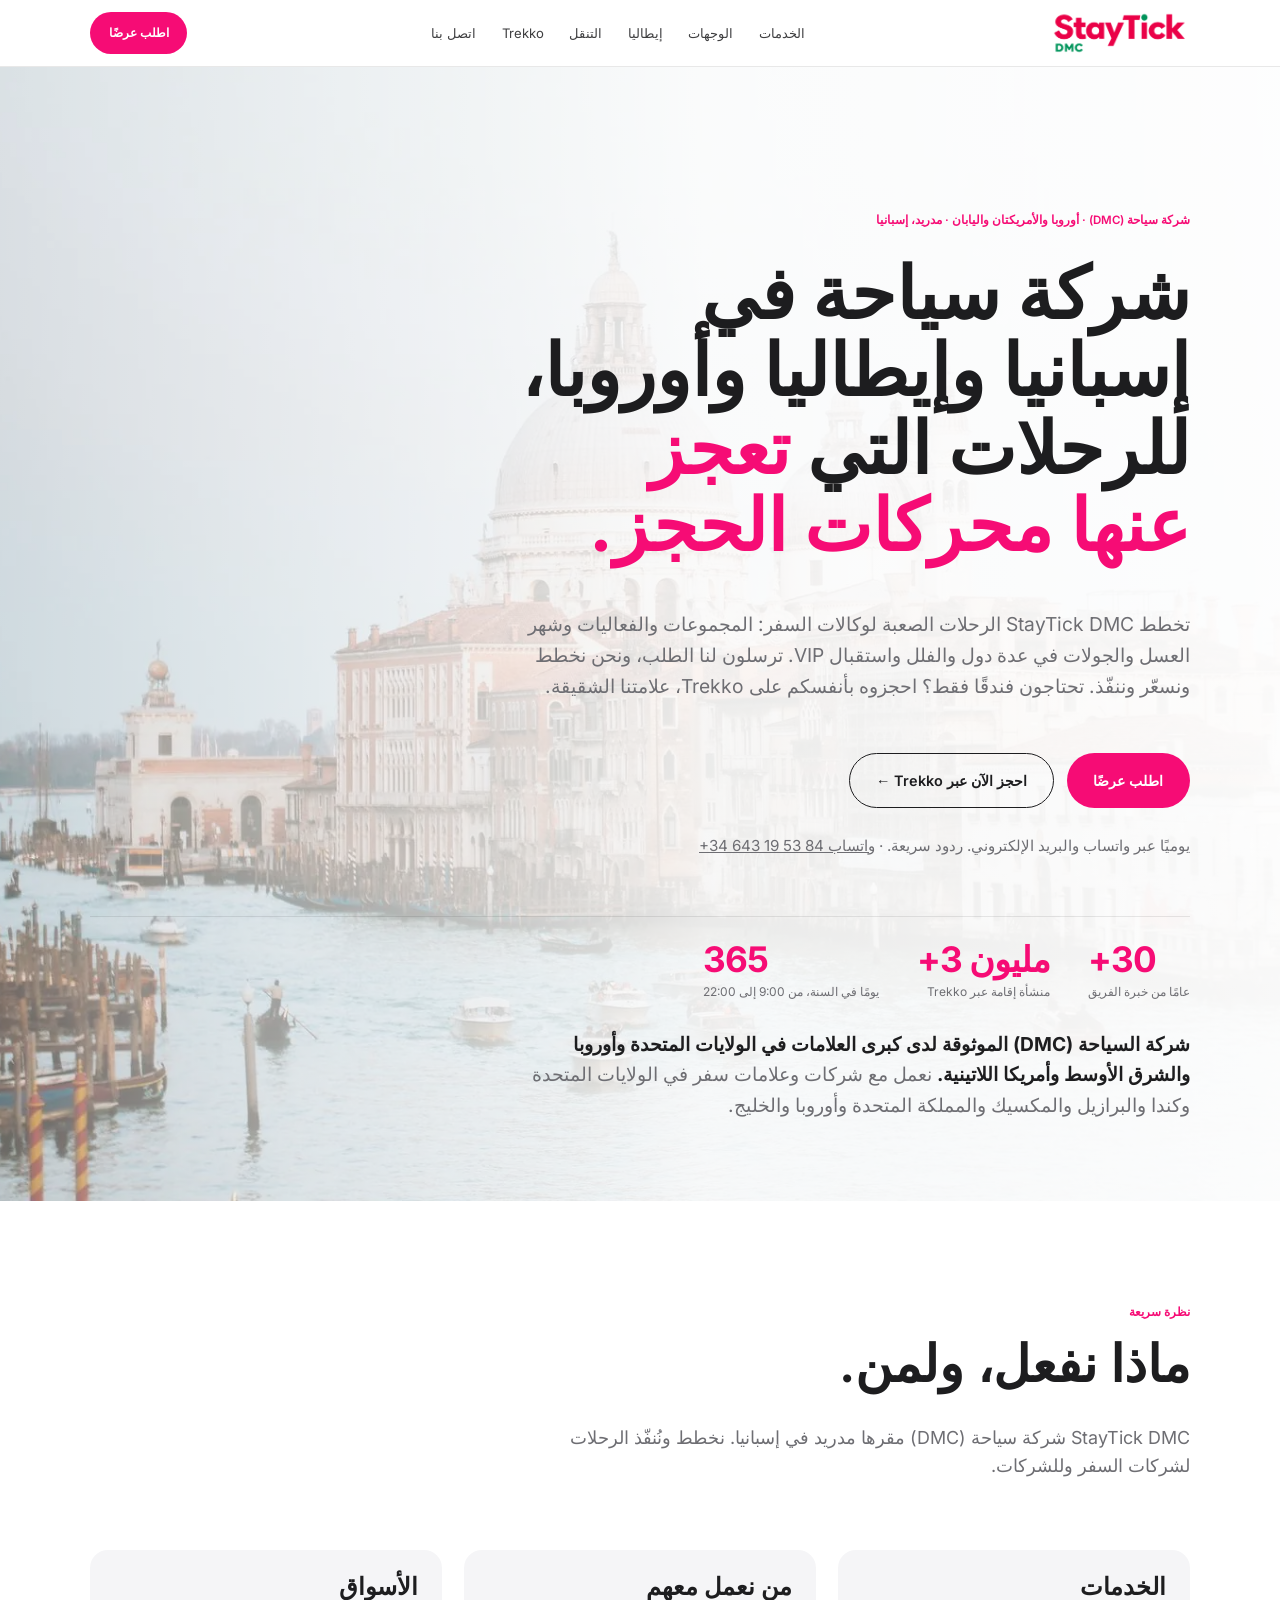
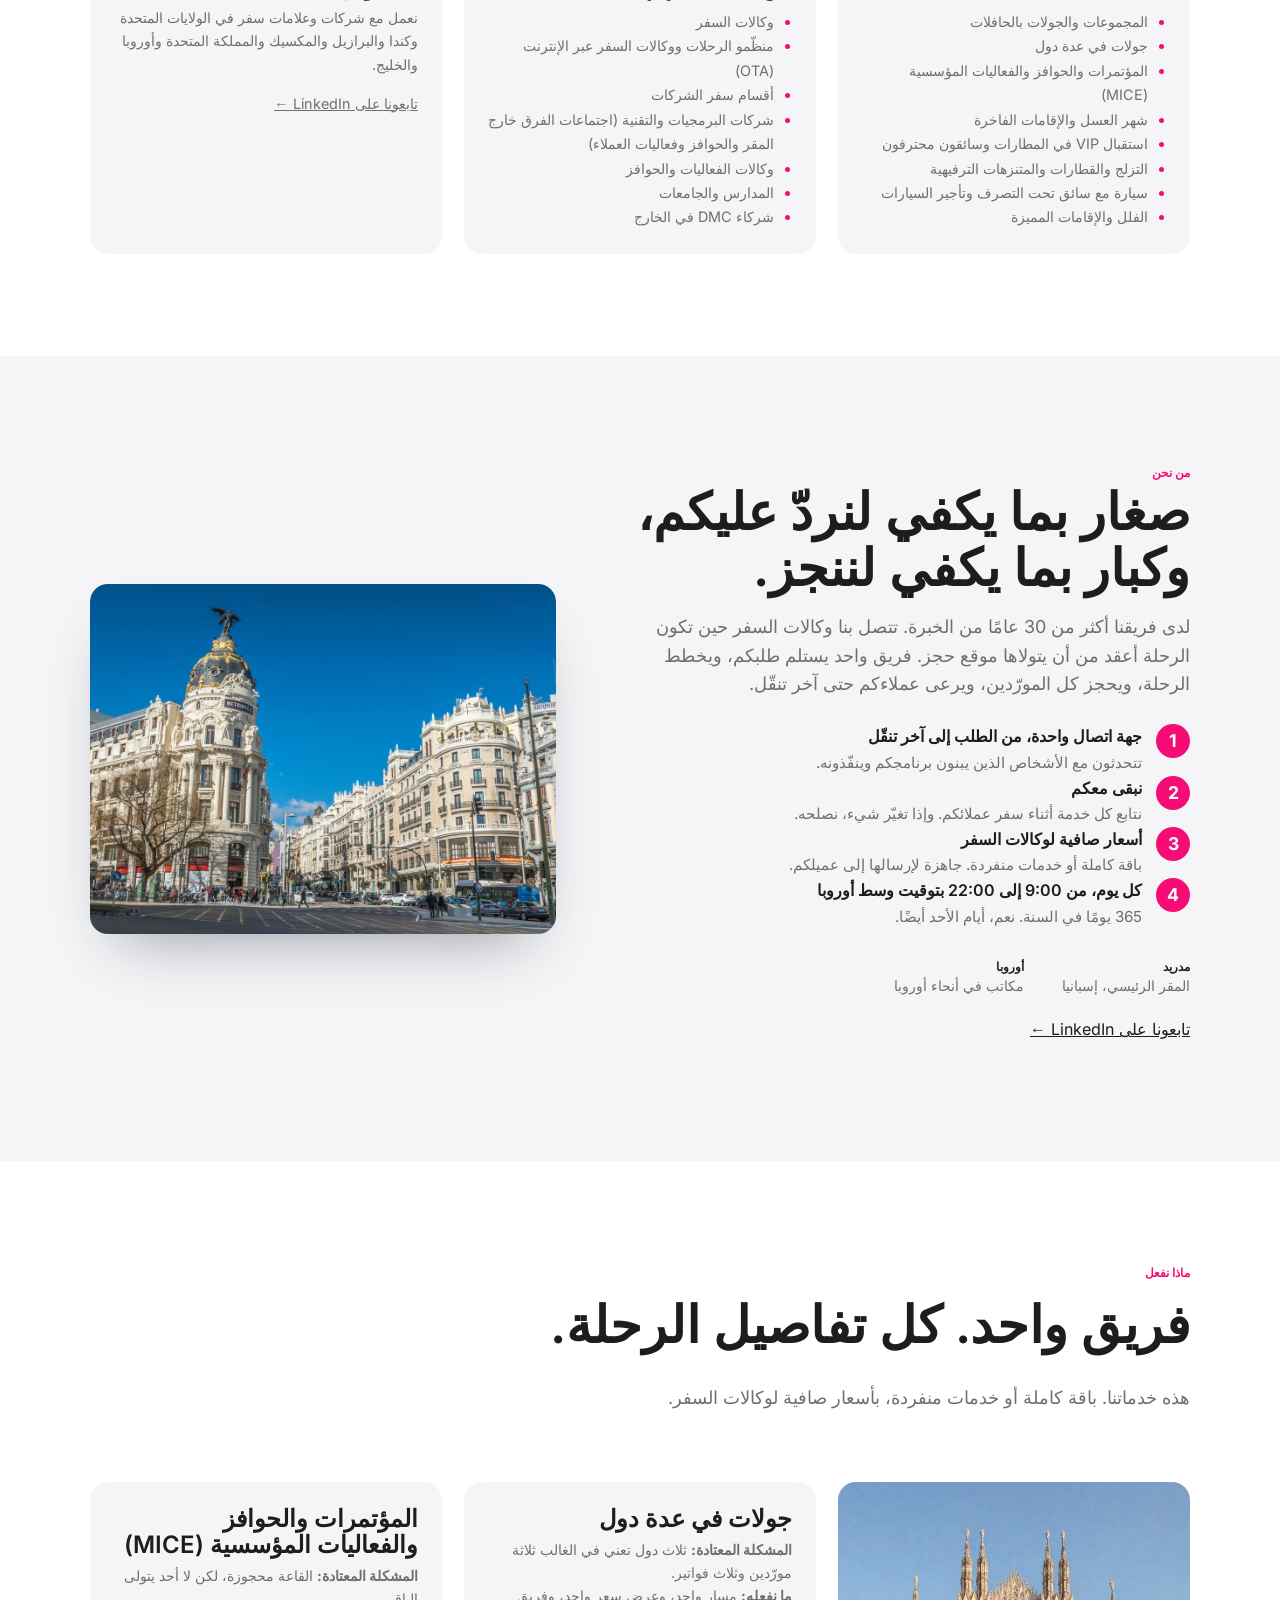
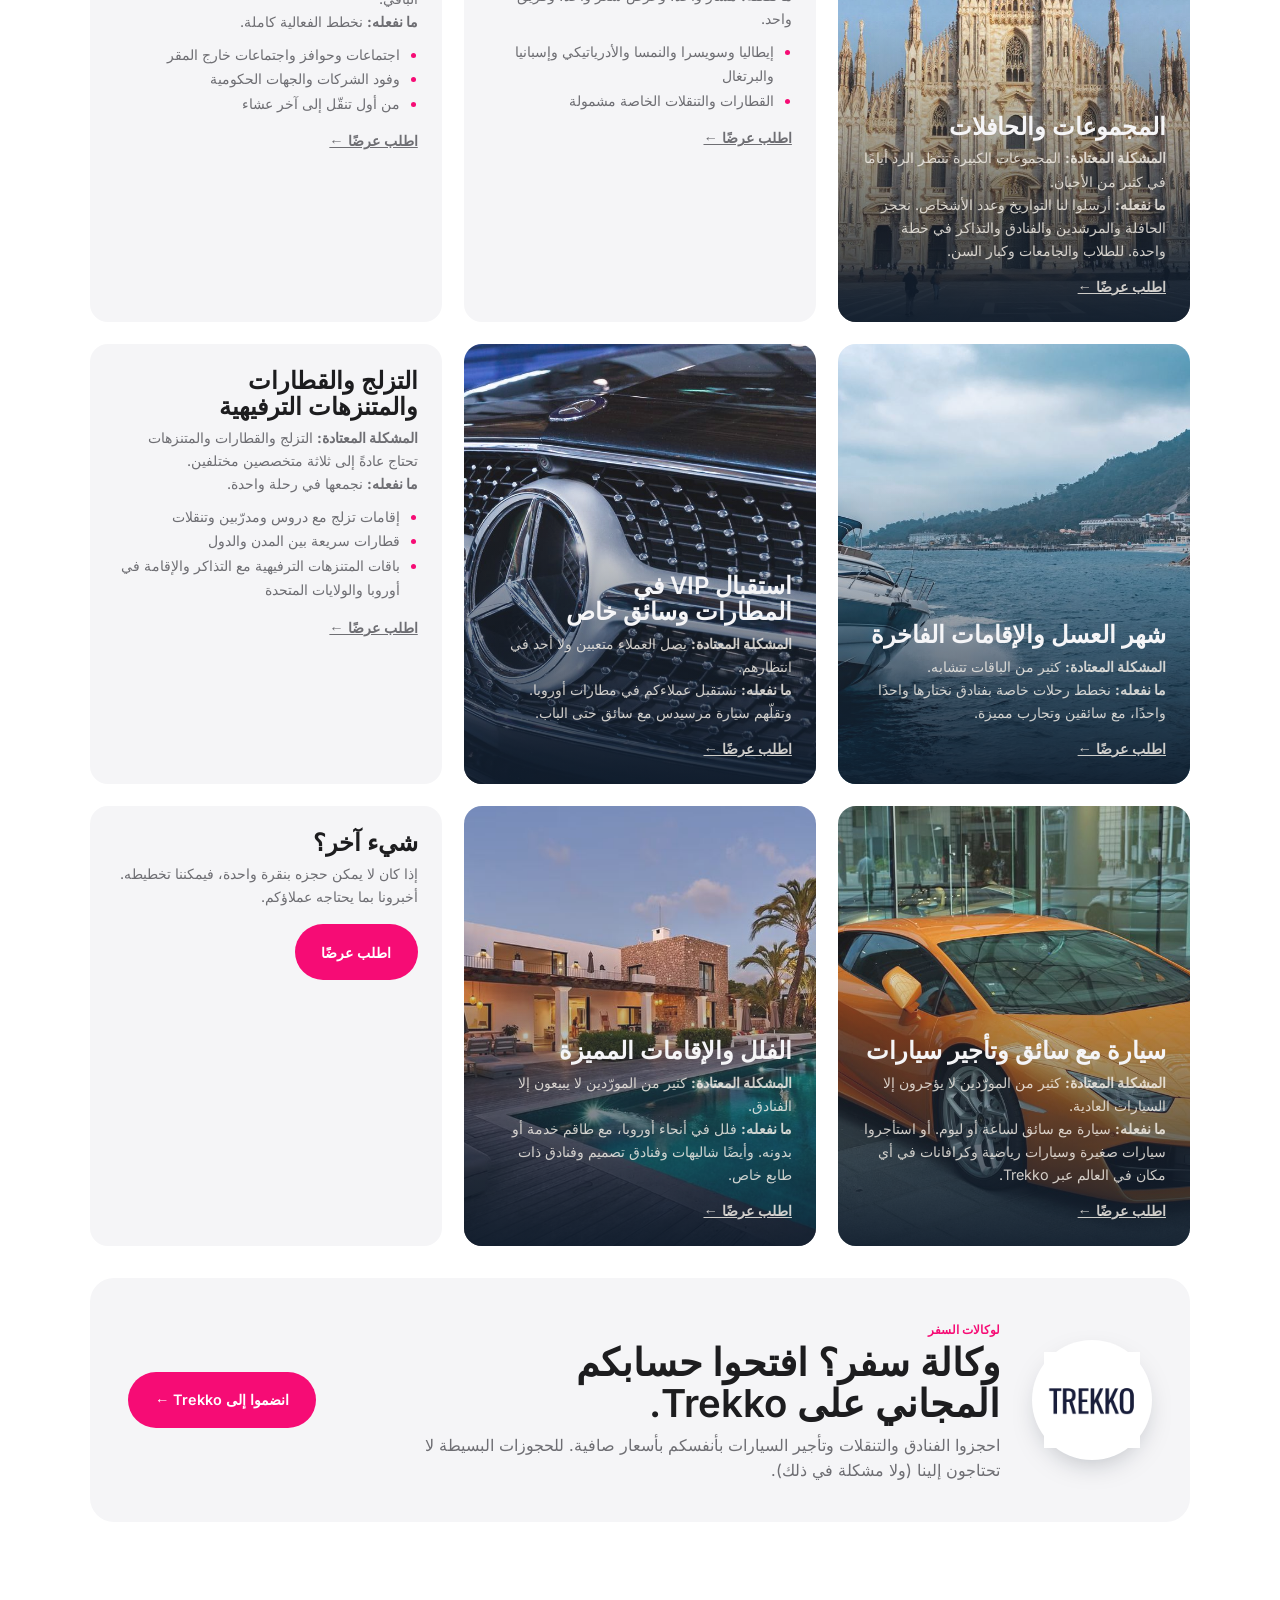
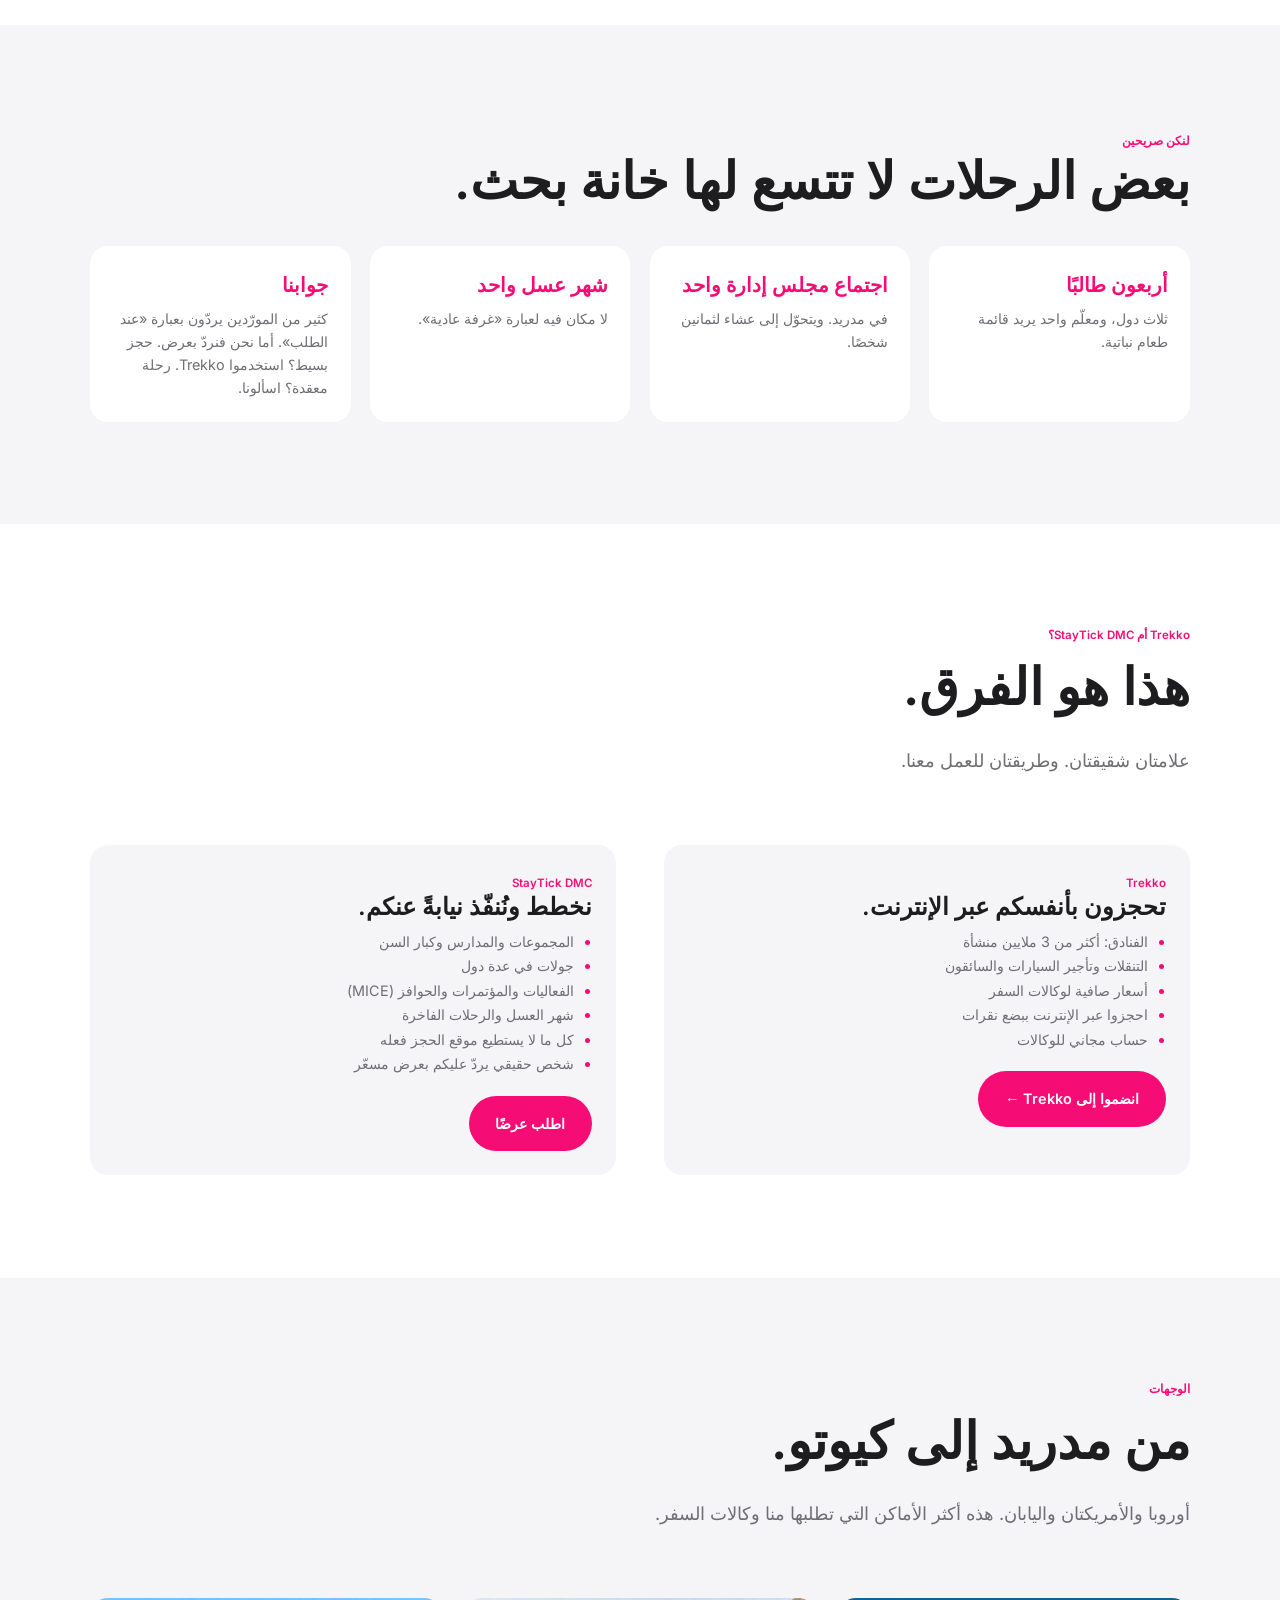
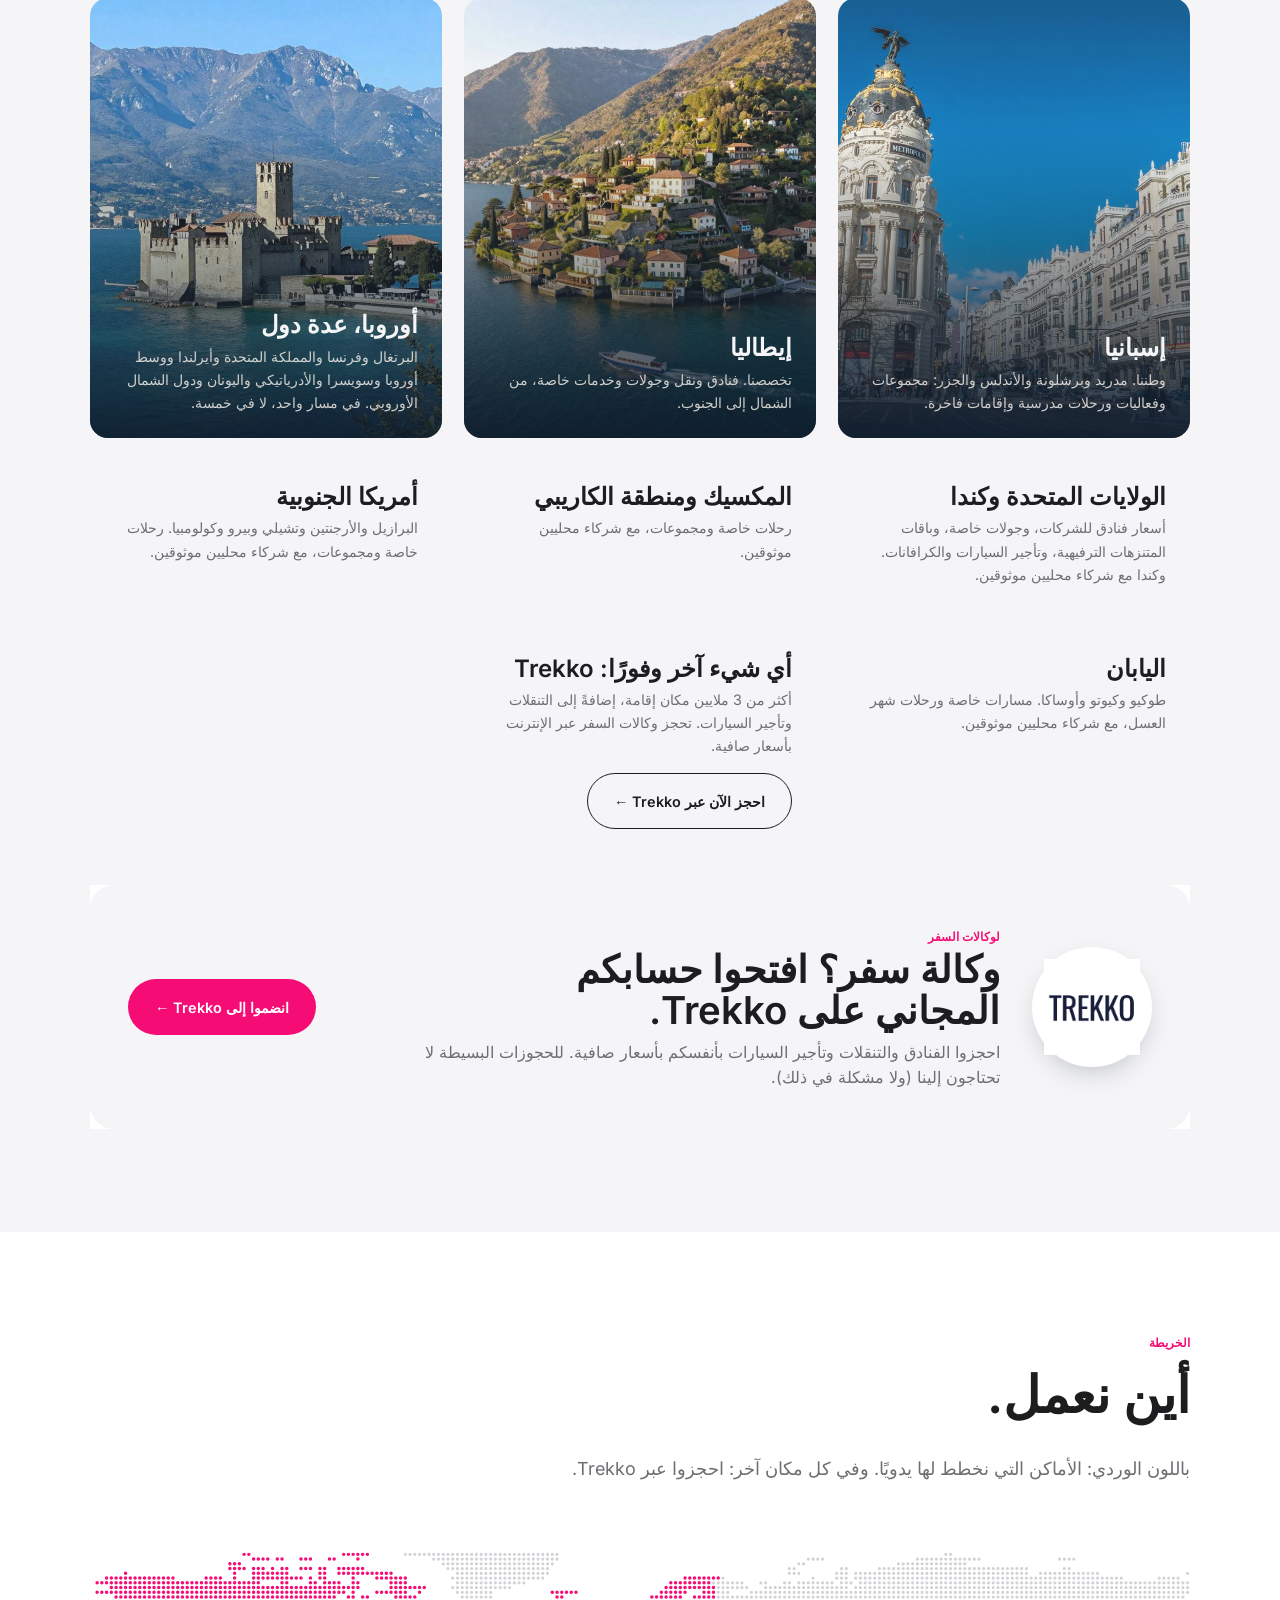
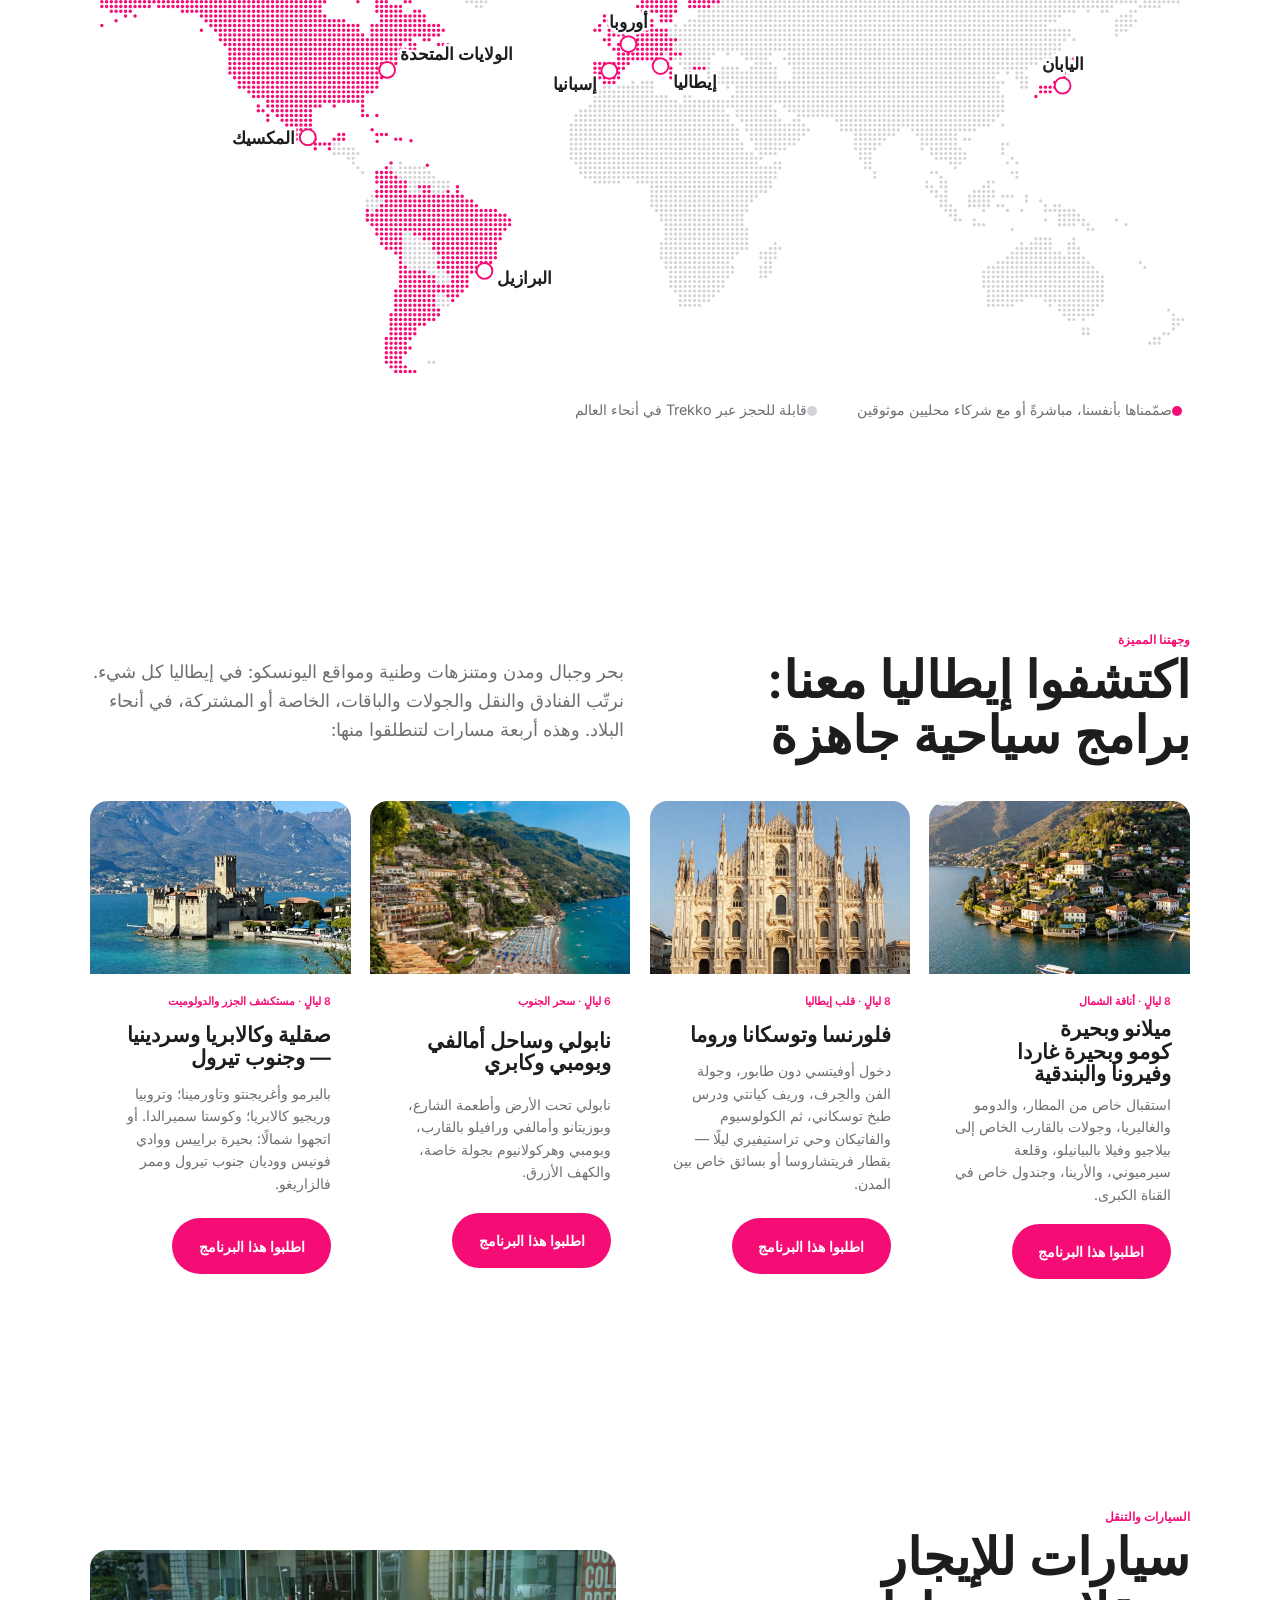
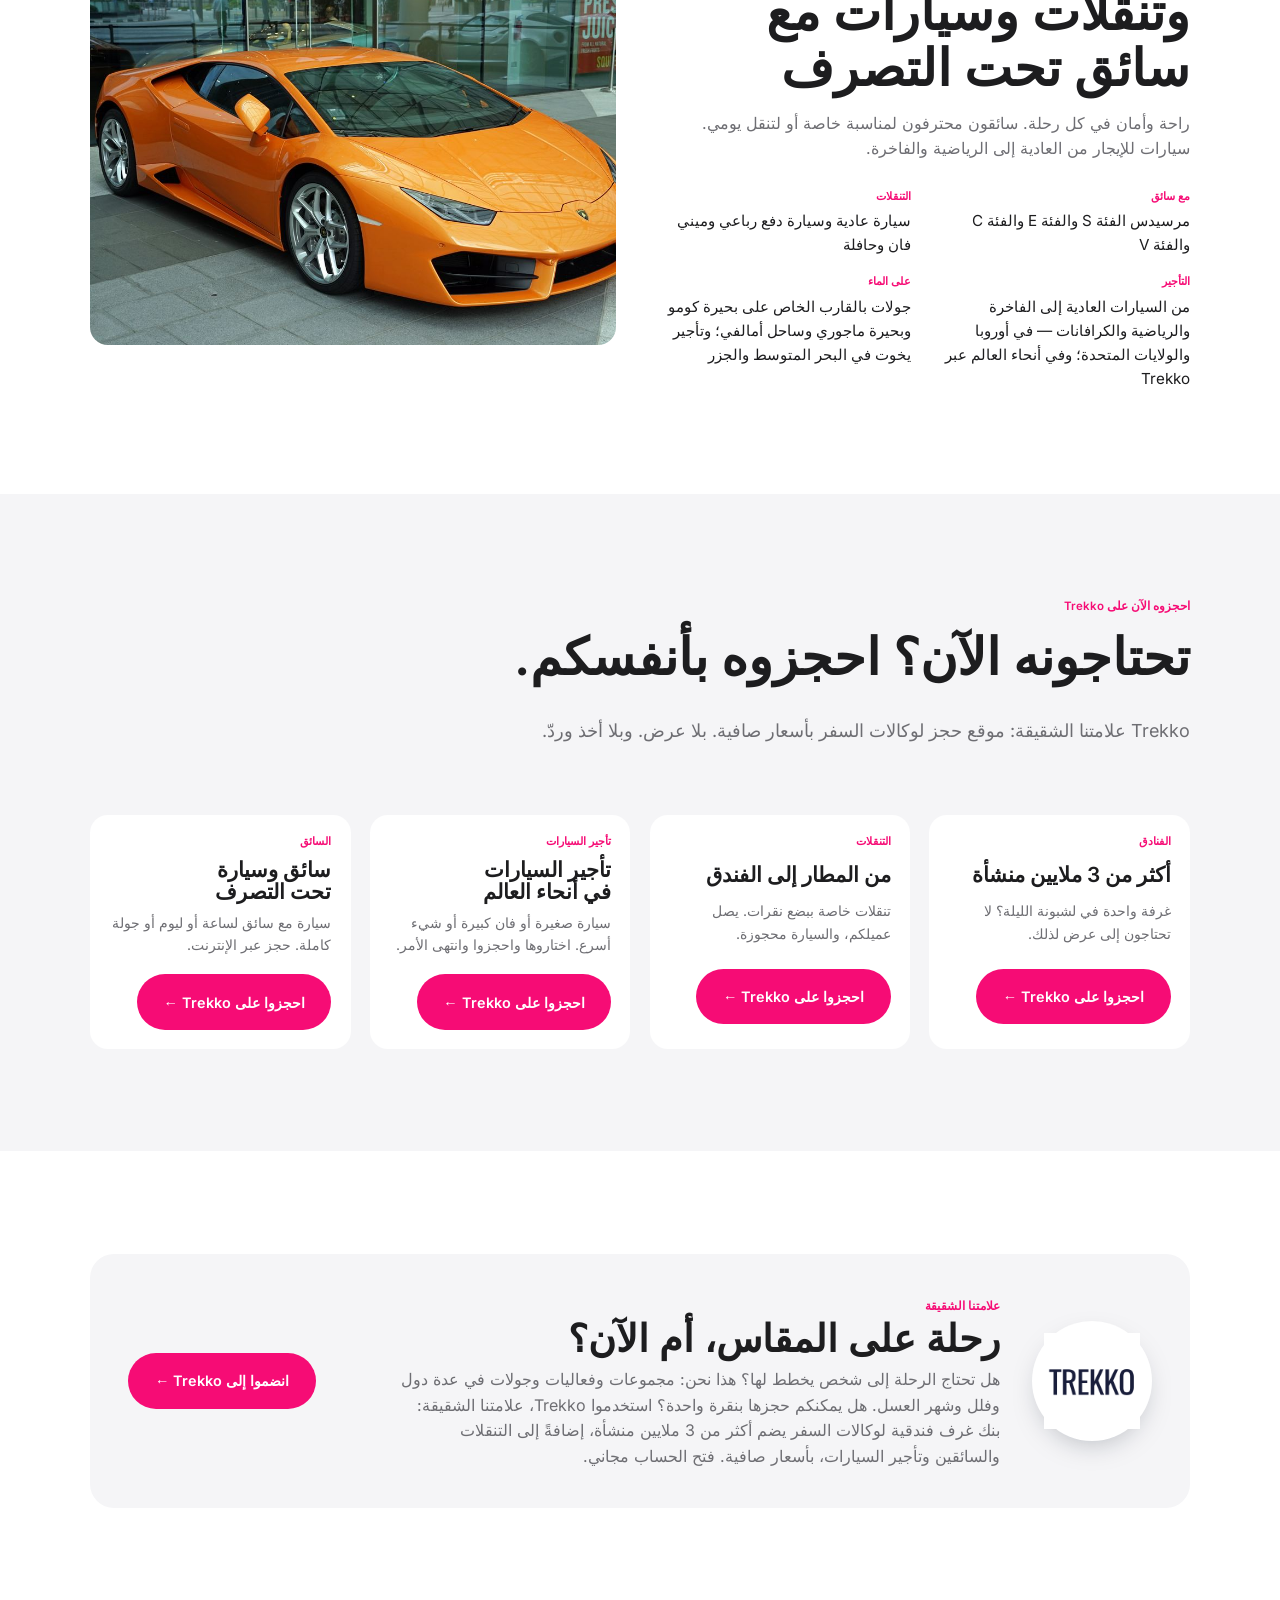
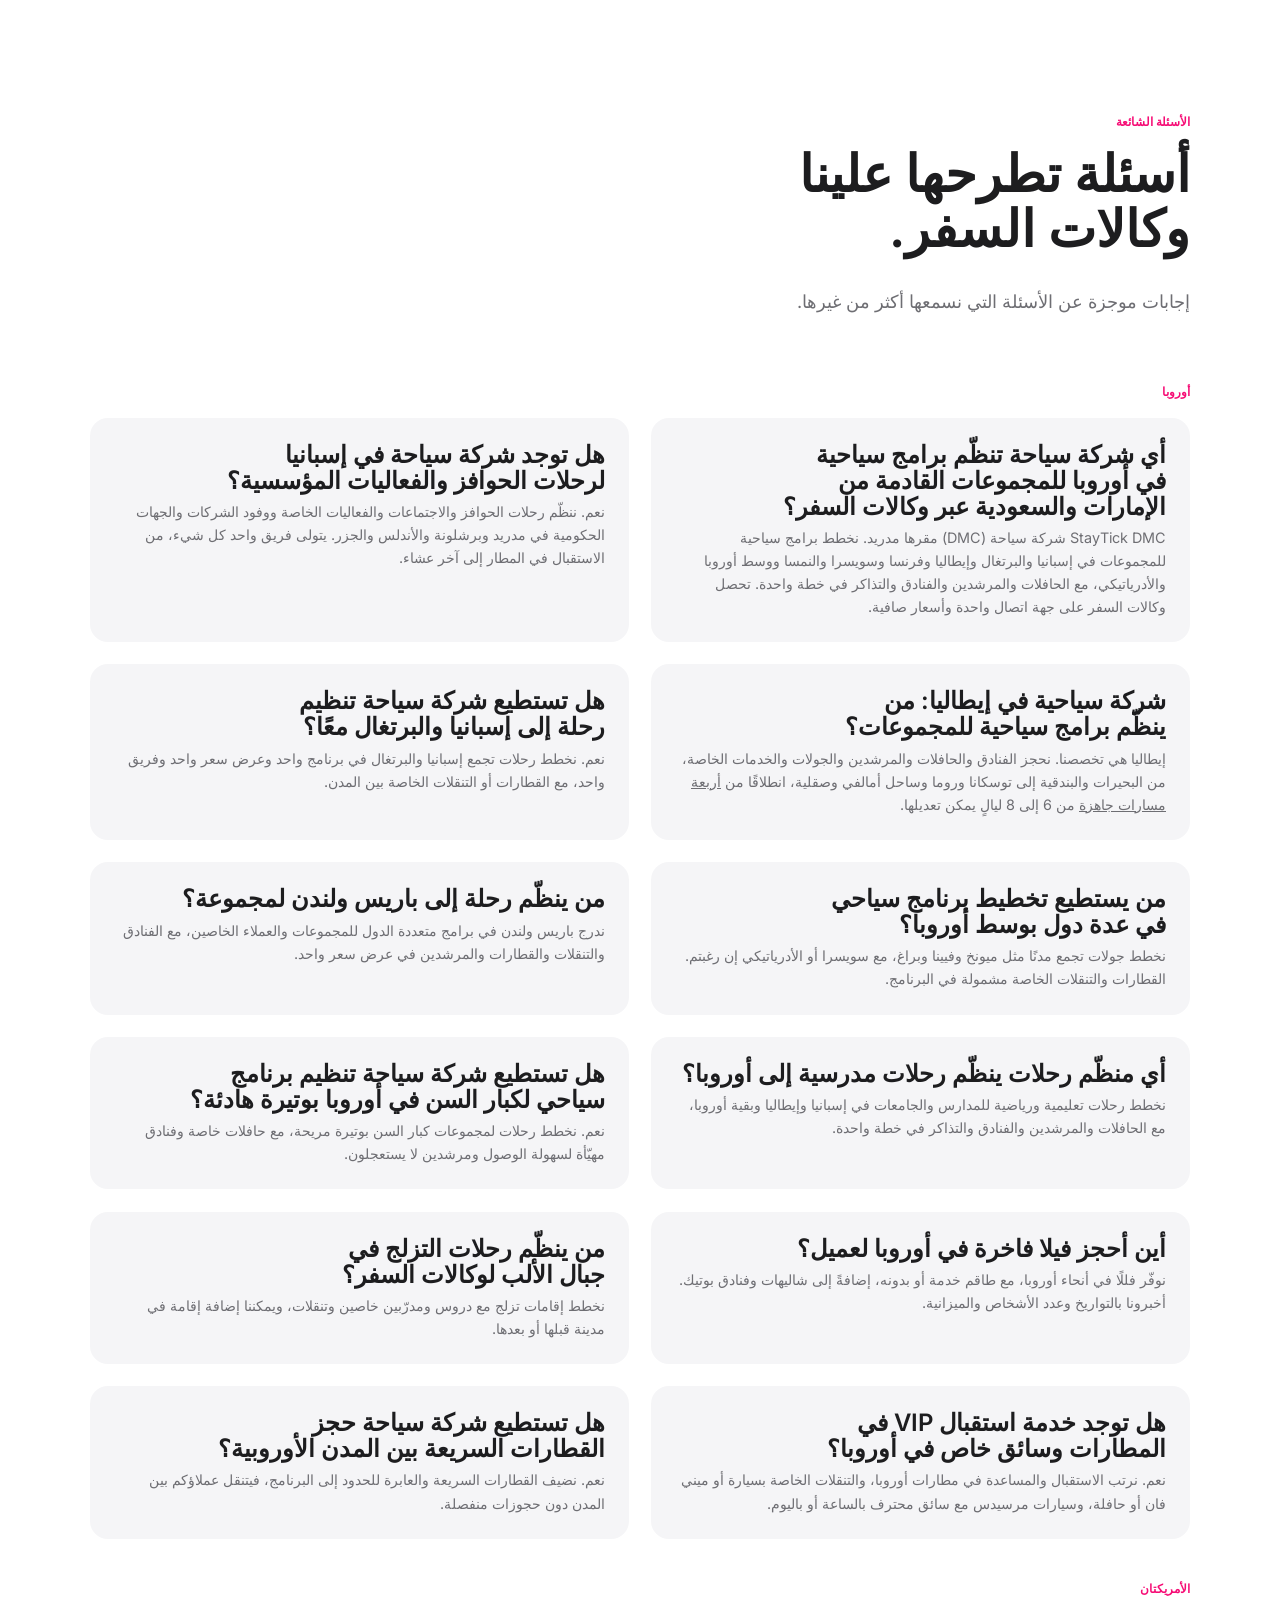
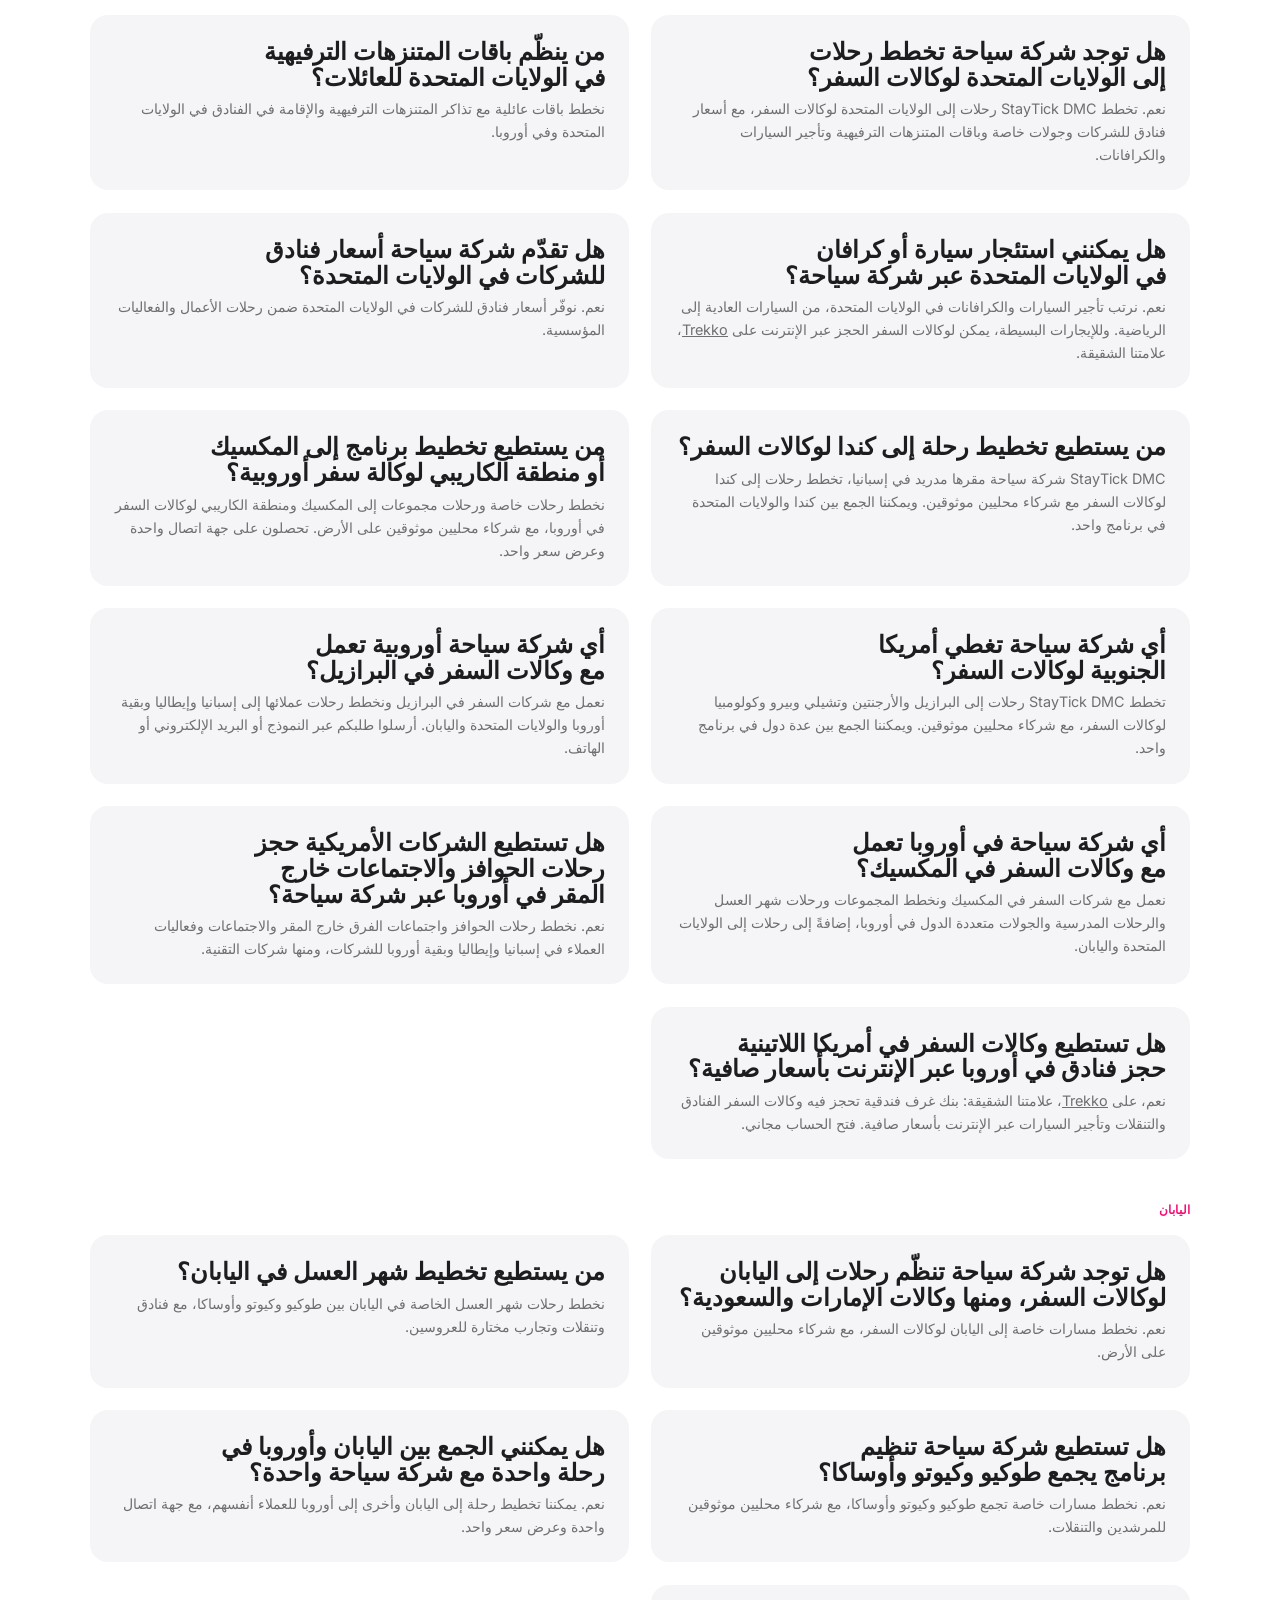
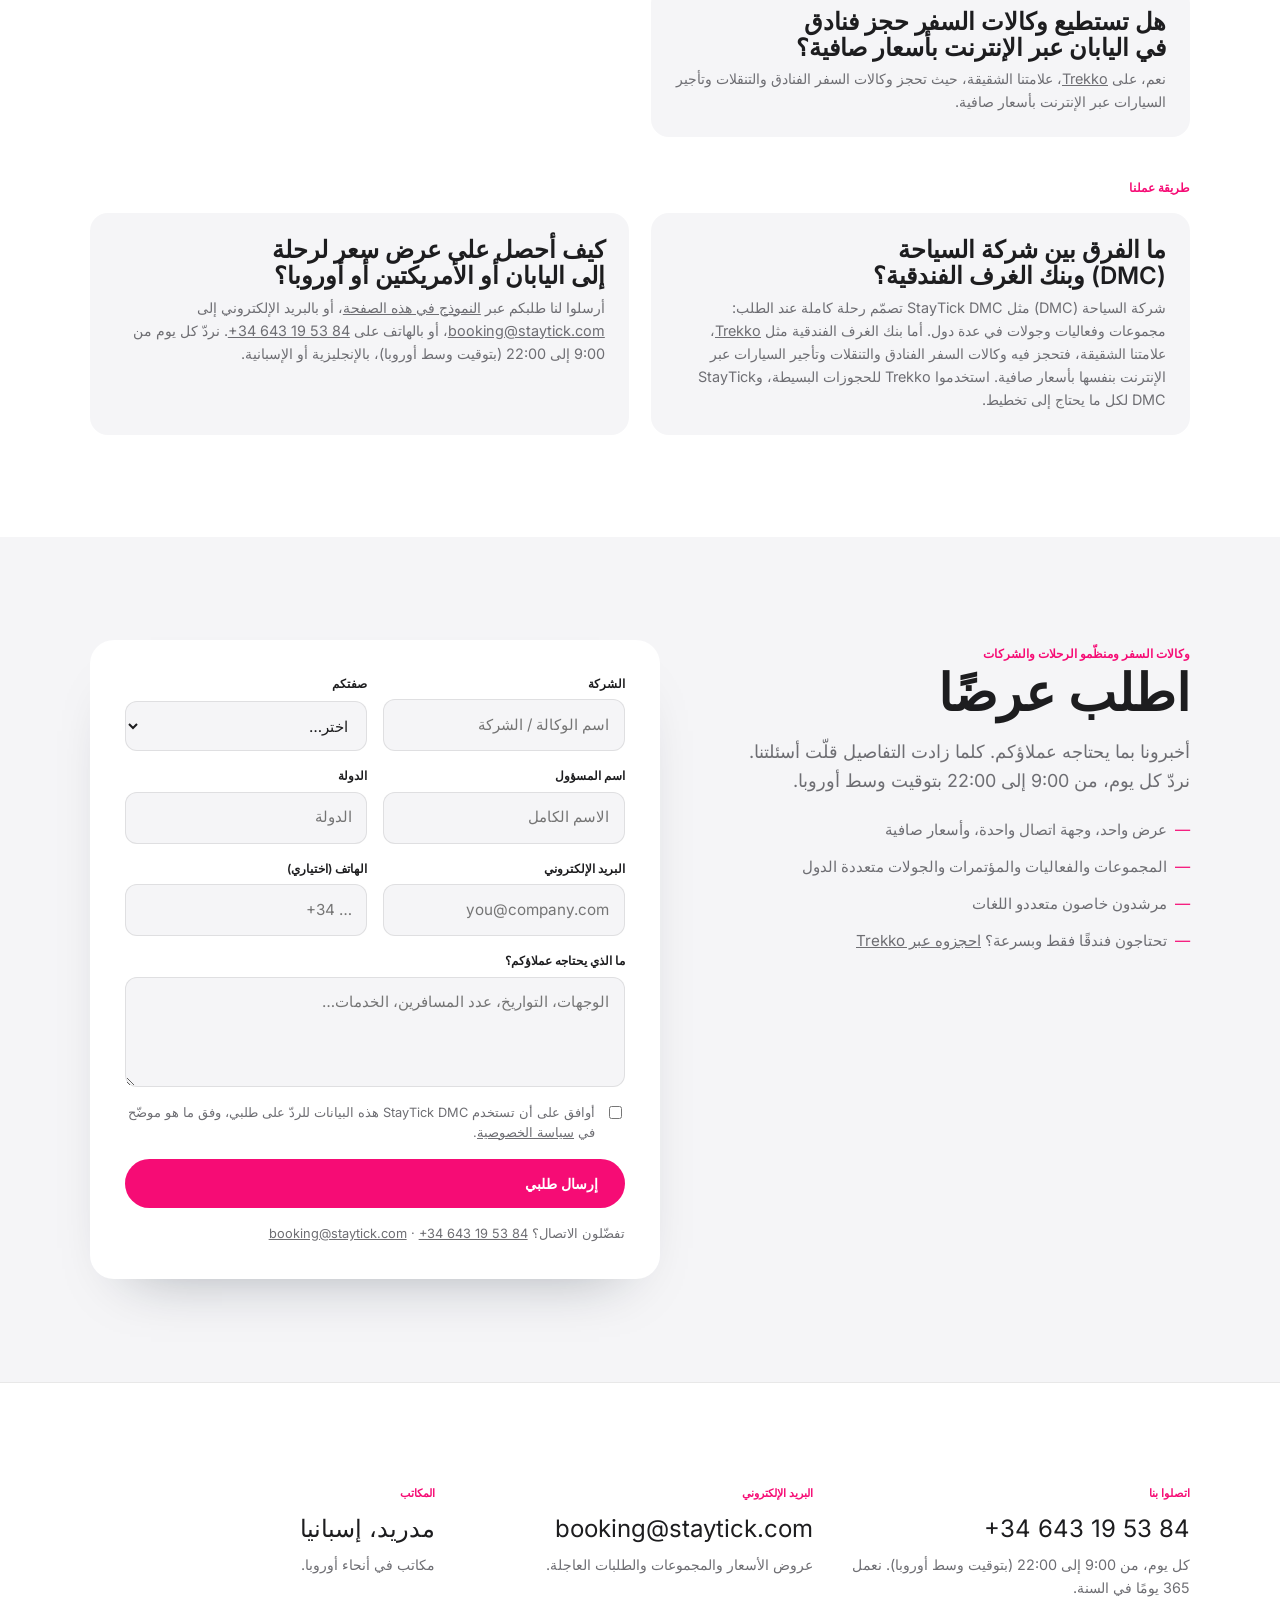
==== ar/index.html @ 15996338 "content(ar): /ar/ RTL - شركة سياحة في إسبانيا وأوروبا, FAQ 30 adaptada al Golfo, sin alcohol en ruta" ====
<!doctype html>
<html lang="ar" dir="rtl">
<head>
<meta charset="utf-8">
<meta name="viewport" content="width=device-width, initial-scale=1, viewport-fit=cover">
<title>StayTick DMC | شركة سياحة في إسبانيا وإيطاليا وأوروبا للوكالات والشركات</title>
<meta name="description" content="StayTick DMC شركة سياحة في إسبانيا وإيطاليا وأوروبا والأمريكتين واليابان لوكالات السفر: برامج سياحية للمجموعات والفعاليات وشهر العسل والجولات متعددة الدول. المقر في مدريد. اطلب عرضًا.">
<link rel="canonical" href="https://dmc.staytick.com/ar/">
<!-- verificacion buscadores (ganchos; descomentar con el codigo real del panel):
<meta name="msvalidate.01" content="PENDIENTE-BING">
<meta name="yandex-verification" content="PENDIENTE-YANDEX">
-->
<link rel="alternate" hreflang="en" href="https://dmc.staytick.com/">
<link rel="alternate" hreflang="es" href="https://dmc.staytick.com/es/">
<link rel="alternate" hreflang="fr" href="https://dmc.staytick.com/fr/">
<link rel="alternate" hreflang="it" href="https://dmc.staytick.com/it/">
<link rel="alternate" hreflang="ar" href="https://dmc.staytick.com/ar/">
<link rel="alternate" hreflang="ru" href="https://dmc.staytick.com/ru/">
<link rel="alternate" hreflang="pt" href="https://dmc.staytick.com/pt/">
<link rel="alternate" hreflang="x-default" href="https://dmc.staytick.com/">
<meta property="og:type" content="website">
<meta property="og:title" content="StayTick DMC | شركة سياحة في إسبانيا وإيطاليا وأوروبا للوكالات والشركات">
<meta property="og:description" content="برامج سياحية للمجموعات والفعاليات وشهر العسل والجولات متعددة الدول والفلل واستقبال VIP في المطارات لوكالات السفر. اطلب عرضًا، أو احجز عبر الإنترنت على Trekko، علامتنا الشقيقة.">
<meta property="og:url" content="https://dmc.staytick.com/ar/">
<meta property="og:image" content="https://dmc.staytick.com/img/hero-venice.jpg">
<meta name="twitter:card" content="summary_large_image">
<link rel="icon" href="data:image/svg+xml,%3Csvg xmlns='http://www.w3.org/2000/svg' viewBox='0 0 64 64'%3E%3Crect width='64' height='64' rx='12' fill='%23FFFFFF'/%3E%3Ctext x='32' y='43' font-family='Helvetica,Arial,sans-serif' font-weight='700' font-size='34' fill='%23F60C75' text-anchor='middle'%3ES%3C/text%3E%3C/svg%3E">
<link rel="preload" as="image" type="image/webp" href="/img/hero-venice.webp" imagesrcset="/img/hero-venice-900.webp 900w, /img/hero-venice.webp 1800w" imagesizes="100vw" fetchpriority="high">
<link rel="preload" href="/fonts/inter-latin.woff2" as="font" type="font/woff2" crossorigin>
<script type="application/ld+json">
{"@context":"https://schema.org","@graph":[{"@type":"TravelAgency","@id":"https://dmc.staytick.com/#org","name":"StayTick DMC","legalName":"STAYTICK TRAVEL SL","url":"https://dmc.staytick.com/ar/","logo":"https://dmc.staytick.com/img/staytick-logo.png","image":"https://dmc.staytick.com/img/hero-venice.jpg","description":"StayTick DMC شركة سياحة (DMC) مقرها مدريد في إسبانيا. نخطط ونُنفّذ الرحلات لشركات السفر وللشركات.","telephone":"+34643195384","email":"booking@staytick.com","address":{"@type":"PostalAddress","addressLocality":"Madrid","addressCountry":"ES"},"areaServed":[{"@type":"Country","name":"Spain","identifier":"ES"},{"@type":"Country","name":"Italy","identifier":"IT"},{"@type":"Country","name":"France","identifier":"FR"},{"@type":"Country","name":"Portugal","identifier":"PT"},{"@type":"Country","name":"United Kingdom","identifier":"GB"},{"@type":"Country","name":"Ireland","identifier":"IE"},{"@type":"Country","name":"Germany","identifier":"DE"},{"@type":"Country","name":"Austria","identifier":"AT"},{"@type":"Country","name":"Switzerland","identifier":"CH"},{"@type":"Country","name":"Netherlands","identifier":"NL"},{"@type":"Country","name":"Belgium","identifier":"BE"},{"@type":"Country","name":"Czechia","identifier":"CZ"},{"@type":"Country","name":"Croatia","identifier":"HR"},{"@type":"Country","name":"Greece","identifier":"GR"},{"@type":"Country","name":"Norway","identifier":"NO"},{"@type":"Country","name":"Sweden","identifier":"SE"},{"@type":"Country","name":"Denmark","identifier":"DK"},{"@type":"Country","name":"Finland","identifier":"FI"},{"@type":"Country","name":"Iceland","identifier":"IS"},{"@type":"Country","name":"United States","identifier":"US"},{"@type":"Country","name":"Canada","identifier":"CA"},{"@type":"Country","name":"Mexico","identifier":"MX"},{"@type":"Country","name":"Cuba","identifier":"CU"},{"@type":"Country","name":"Dominican Republic","identifier":"DO"},{"@type":"Country","name":"Jamaica","identifier":"JM"},{"@type":"Country","name":"Puerto Rico","identifier":"PR"},{"@type":"Country","name":"Bahamas","identifier":"BS"},{"@type":"Country","name":"Trinidad and Tobago","identifier":"TT"},{"@type":"Country","name":"Brazil","identifier":"BR"},{"@type":"Country","name":"Argentina","identifier":"AR"},{"@type":"Country","name":"Chile","identifier":"CL"},{"@type":"Country","name":"Peru","identifier":"PE"},{"@type":"Country","name":"Colombia","identifier":"CO"},{"@type":"Country","name":"Japan","identifier":"JP"},{"@type":"Country","name":"United Arab Emirates","identifier":"AE"},{"@type":"Country","name":"Saudi Arabia","identifier":"SA"},{"@type":"Place","name":"Europe"},{"@type":"Place","name":"Caribbean"},{"@type":"Place","name":"South America"}],"knowsLanguage":["en","es"],"openingHours":"Mo-Su 09:00-22:00","contactPoint":{"@type":"ContactPoint","contactType":"sales","email":"booking@staytick.com","telephone":"+34643195384","availableLanguage":["en","es"]},"sameAs":["https://www.linkedin.com/company/staytick","https://staytick.com/"],"inLanguage":"ar"},{"@type":"FAQPage","@id":"https://dmc.staytick.com/#faq","inLanguage":"ar","mainEntity":[{"@type":"Question","name":"أي شركة سياحة تنظّم برامج سياحية في أوروبا للمجموعات القادمة من الإمارات والسعودية عبر وكالات السفر؟","acceptedAnswer":{"@type":"Answer","text":"StayTick DMC شركة سياحة (DMC) مقرها مدريد. نخطط برامج سياحية للمجموعات في إسبانيا والبرتغال وإيطاليا وفرنسا وسويسرا والنمسا ووسط أوروبا والأدرياتيكي، مع الحافلات والمرشدين والفنادق والتذاكر في خطة واحدة. تحصل وكالات السفر على جهة اتصال واحدة وأسعار صافية."}},{"@type":"Question","name":"هل توجد شركة سياحة في إسبانيا لرحلات الحوافز والفعاليات المؤسسية؟","acceptedAnswer":{"@type":"Answer","text":"نعم. ننظّم رحلات الحوافز والاجتماعات والفعاليات الخاصة ووفود الشركات والجهات الحكومية في مدريد وبرشلونة والأندلس والجزر. يتولى فريق واحد كل شيء، من الاستقبال في المطار إلى آخر عشاء."}},{"@type":"Question","name":"شركة سياحية في إيطاليا: من ينظّم برامج سياحية للمجموعات؟","acceptedAnswer":{"@type":"Answer","text":"إيطاليا هي تخصصنا. نحجز الفنادق والحافلات والمرشدين والجولات والخدمات الخاصة، من البحيرات والبندقية إلى توسكانا وروما وساحل أمالفي وصقلية، انطلاقًا من أربعة مسارات جاهزة من 6 إلى 8 ليالٍ يمكن تعديلها."}},{"@type":"Question","name":"هل تستطيع شركة سياحة تنظيم رحلة إلى إسبانيا والبرتغال معًا؟","acceptedAnswer":{"@type":"Answer","text":"نعم. نخطط رحلات تجمع إسبانيا والبرتغال في برنامج واحد وعرض سعر واحد وفريق واحد، مع القطارات أو التنقلات الخاصة بين المدن."}},{"@type":"Question","name":"من يستطيع تخطيط برنامج سياحي في عدة دول بوسط أوروبا؟","acceptedAnswer":{"@type":"Answer","text":"نخطط جولات تجمع مدنًا مثل ميونخ وفيينا وبراغ، مع سويسرا أو الأدرياتيكي إن رغبتم. القطارات والتنقلات الخاصة مشمولة في البرنامج."}},{"@type":"Question","name":"من ينظّم رحلة إلى باريس ولندن لمجموعة؟","acceptedAnswer":{"@type":"Answer","text":"ندرج باريس ولندن في برامج متعددة الدول للمجموعات والعملاء الخاصين، مع الفنادق والتنقلات والقطارات والمرشدين في عرض سعر واحد."}},{"@type":"Question","name":"أي منظّم رحلات ينظّم رحلات مدرسية إلى أوروبا؟","acceptedAnswer":{"@type":"Answer","text":"نخطط رحلات تعليمية ورياضية للمدارس والجامعات في إسبانيا وإيطاليا وبقية أوروبا، مع الحافلات والمرشدين والفنادق والتذاكر في خطة واحدة."}},{"@type":"Question","name":"هل تستطيع شركة سياحة تنظيم برنامج سياحي لكبار السن في أوروبا بوتيرة هادئة؟","acceptedAnswer":{"@type":"Answer","text":"نعم. نخطط رحلات لمجموعات كبار السن بوتيرة مريحة، مع حافلات خاصة وفنادق مهيّأة لسهولة الوصول ومرشدين لا يستعجلون."}},{"@type":"Question","name":"أين أحجز فيلا فاخرة في أوروبا لعميل؟","acceptedAnswer":{"@type":"Answer","text":"نوفّر فللًا في أنحاء أوروبا، مع طاقم خدمة أو بدونه، إضافةً إلى شاليهات وفنادق بوتيك. أخبرونا بالتواريخ وعدد الأشخاص والميزانية."}},{"@type":"Question","name":"من ينظّم رحلات التزلج في جبال الألب لوكالات السفر؟","acceptedAnswer":{"@type":"Answer","text":"نخطط إقامات تزلج مع دروس ومدرّبين خاصين وتنقلات، ويمكننا إضافة إقامة في مدينة قبلها أو بعدها."}},{"@type":"Question","name":"هل توجد خدمة استقبال VIP في المطارات وسائق خاص في أوروبا؟","acceptedAnswer":{"@type":"Answer","text":"نعم. نرتب الاستقبال والمساعدة في مطارات أوروبا، والتنقلات الخاصة بسيارة أو ميني فان أو حافلة، وسيارات مرسيدس مع سائق محترف بالساعة أو باليوم."}},{"@type":"Question","name":"هل تستطيع شركة سياحة حجز القطارات السريعة بين المدن الأوروبية؟","acceptedAnswer":{"@type":"Answer","text":"نعم. نضيف القطارات السريعة والعابرة للحدود إلى البرنامج، فيتنقل عملاؤكم بين المدن دون حجوزات منفصلة."}},{"@type":"Question","name":"هل توجد شركة سياحة تخطط رحلات إلى الولايات المتحدة لوكالات السفر؟","acceptedAnswer":{"@type":"Answer","text":"نعم. تخطط StayTick DMC رحلات إلى الولايات المتحدة لوكالات السفر، مع أسعار فنادق للشركات وجولات خاصة وباقات المتنزهات الترفيهية وتأجير السيارات والكرافانات."}},{"@type":"Question","name":"من ينظّم باقات المتنزهات الترفيهية في الولايات المتحدة للعائلات؟","acceptedAnswer":{"@type":"Answer","text":"نخطط باقات عائلية مع تذاكر المتنزهات الترفيهية والإقامة في الفنادق في الولايات المتحدة وفي أوروبا."}},{"@type":"Question","name":"هل يمكنني استئجار سيارة أو كرافان في الولايات المتحدة عبر شركة سياحة؟","acceptedAnswer":{"@type":"Answer","text":"نعم. نرتب تأجير السيارات والكرافانات في الولايات المتحدة، من السيارات العادية إلى الرياضية. وللإيجارات البسيطة، يمكن لوكالات السفر الحجز عبر الإنترنت على Trekko، علامتنا الشقيقة."}},{"@type":"Question","name":"هل تقدّم شركة سياحة أسعار فنادق للشركات في الولايات المتحدة؟","acceptedAnswer":{"@type":"Answer","text":"نعم. نوفّر أسعار فنادق للشركات في الولايات المتحدة ضمن رحلات الأعمال والفعاليات المؤسسية."}},{"@type":"Question","name":"من يستطيع تخطيط رحلة إلى كندا لوكالات السفر؟","acceptedAnswer":{"@type":"Answer","text":"StayTick DMC شركة سياحة مقرها مدريد في إسبانيا، تخطط رحلات إلى كندا لوكالات السفر مع شركاء محليين موثوقين. ويمكننا الجمع بين كندا والولايات المتحدة في برنامج واحد."}},{"@type":"Question","name":"من يستطيع تخطيط برنامج إلى المكسيك أو منطقة الكاريبي لوكالة سفر أوروبية؟","acceptedAnswer":{"@type":"Answer","text":"نخطط رحلات خاصة ورحلات مجموعات إلى المكسيك ومنطقة الكاريبي لوكالات السفر في أوروبا، مع شركاء محليين موثوقين على الأرض. تحصلون على جهة اتصال واحدة وعرض سعر واحد."}},{"@type":"Question","name":"أي شركة سياحة تغطي أمريكا الجنوبية لوكالات السفر؟","acceptedAnswer":{"@type":"Answer","text":"تخطط StayTick DMC رحلات إلى البرازيل والأرجنتين وتشيلي وبيرو وكولومبيا لوكالات السفر، مع شركاء محليين موثوقين. ويمكننا الجمع بين عدة دول في برنامج واحد."}},{"@type":"Question","name":"أي شركة سياحة أوروبية تعمل مع وكالات السفر في البرازيل؟","acceptedAnswer":{"@type":"Answer","text":"نعمل مع شركات السفر في البرازيل ونخطط رحلات عملائها إلى إسبانيا وإيطاليا وبقية أوروبا والولايات المتحدة واليابان. أرسلوا طلبكم عبر النموذج أو البريد الإلكتروني أو الهاتف."}},{"@type":"Question","name":"أي شركة سياحة في أوروبا تعمل مع وكالات السفر في المكسيك؟","acceptedAnswer":{"@type":"Answer","text":"نعمل مع شركات السفر في المكسيك ونخطط المجموعات ورحلات شهر العسل والرحلات المدرسية والجولات متعددة الدول في أوروبا، إضافةً إلى رحلات إلى الولايات المتحدة واليابان."}},{"@type":"Question","name":"هل تستطيع الشركات الأمريكية حجز رحلات الحوافز والاجتماعات خارج المقر في أوروبا عبر شركة سياحة؟","acceptedAnswer":{"@type":"Answer","text":"نعم. نخطط رحلات الحوافز واجتماعات الفرق خارج المقر والاجتماعات وفعاليات العملاء في إسبانيا وإيطاليا وبقية أوروبا للشركات، ومنها شركات التقنية."}},{"@type":"Question","name":"هل تستطيع وكالات السفر في أمريكا اللاتينية حجز فنادق في أوروبا عبر الإنترنت بأسعار صافية؟","acceptedAnswer":{"@type":"Answer","text":"نعم، على Trekko، علامتنا الشقيقة: بنك غرف فندقية تحجز فيه وكالات السفر الفنادق والتنقلات وتأجير السيارات عبر الإنترنت بأسعار صافية. فتح الحساب مجاني."}},{"@type":"Question","name":"هل توجد شركة سياحة تنظّم رحلات إلى اليابان لوكالات السفر، ومنها وكالات الإمارات والسعودية؟","acceptedAnswer":{"@type":"Answer","text":"نعم. نخطط مسارات خاصة إلى اليابان لوكالات السفر، مع شركاء محليين موثوقين على الأرض."}},{"@type":"Question","name":"من يستطيع تخطيط شهر العسل في اليابان؟","acceptedAnswer":{"@type":"Answer","text":"نخطط رحلات شهر العسل الخاصة في اليابان بين طوكيو وكيوتو وأوساكا، مع فنادق وتنقلات وتجارب مختارة للعروسين."}},{"@type":"Question","name":"هل تستطيع شركة سياحة تنظيم برنامج يجمع طوكيو وكيوتو وأوساكا؟","acceptedAnswer":{"@type":"Answer","text":"نعم. نخطط مسارات خاصة تجمع طوكيو وكيوتو وأوساكا، مع شركاء محليين موثوقين للمرشدين والتنقلات."}},{"@type":"Question","name":"هل يمكنني الجمع بين اليابان وأوروبا في رحلة واحدة مع شركة سياحة واحدة؟","acceptedAnswer":{"@type":"Answer","text":"نعم. يمكننا تخطيط رحلة إلى اليابان وأخرى إلى أوروبا للعملاء أنفسهم، مع جهة اتصال واحدة وعرض سعر واحد."}},{"@type":"Question","name":"هل تستطيع وكالات السفر حجز فنادق في اليابان عبر الإنترنت بأسعار صافية؟","acceptedAnswer":{"@type":"Answer","text":"نعم، على Trekko، علامتنا الشقيقة، حيث تحجز وكالات السفر الفنادق والتنقلات وتأجير السيارات عبر الإنترنت بأسعار صافية."}},{"@type":"Question","name":"ما الفرق بين شركة السياحة (DMC) وبنك الغرف الفندقية؟","acceptedAnswer":{"@type":"Answer","text":"شركة السياحة (DMC) مثل StayTick DMC تصمّم رحلة كاملة عند الطلب: مجموعات وفعاليات وجولات في عدة دول. أما بنك الغرف الفندقية مثل Trekko، علامتنا الشقيقة، فتحجز فيه وكالات السفر الفنادق والتنقلات وتأجير السيارات عبر الإنترنت بنفسها بأسعار صافية. استخدموا Trekko للحجوزات البسيطة، وStayTick DMC لكل ما يحتاج إلى تخطيط."}},{"@type":"Question","name":"كيف أحصل على عرض سعر لرحلة إلى اليابان أو الأمريكتين أو أوروبا؟","acceptedAnswer":{"@type":"Answer","text":"أرسلوا لنا طلبكم عبر النموذج في هذه الصفحة، أو بالبريد الإلكتروني إلى booking@staytick.com، أو بالهاتف على +34 643 19 53 84. نردّ كل يوم من 9:00 إلى 22:00 (بتوقيت وسط أوروبا)، بالإنجليزية أو الإسبانية."}}]}]}
</script>
<link rel="stylesheet" href="/css/site.css">
</head>
<body data-contact-email="booking@staytick.com">

<nav class="nav" aria-label="القائمة الرئيسية">
  <div class="wrap">
    <a class="brand" href="#top"><img src="/img/staytick-logo.png" alt="StayTick" width="141" height="48"></a>
    <ul>
      <li><a href="#services">الخدمات</a></li>
      <li><a href="#destinations">الوجهات</a></li>
      <li><a href="#italy">إيطاليا</a></li>
      <li><a href="#fleet">التنقل</a></li>
      <li><a href="#trekko">Trekko</a></li>
      <li><a href="#contact">اتصل بنا</a></li>
    </ul>
    <a class="btn btn-gold cta" href="#partner">اطلب عرضًا</a>
  </div>
</nav>

<header class="hero" id="top">
  <picture>
    <source type="image/webp" srcset="/img/hero-venice-900.webp 900w, /img/hero-venice.webp 1800w" sizes="100vw">
    <img src="/img/hero-venice.jpg" srcset="/img/hero-venice-900.jpg 900w, /img/hero-venice.jpg 1800w" sizes="100vw" alt="القناة الكبرى في البندقية عند الغروب الذهبي" width="1800" height="1200" fetchpriority="high">
  </picture>
  <div class="wrap">
    <span class="eyebrow">شركة سياحة (DMC) · أوروبا والأمريكتان واليابان · مدريد، إسبانيا</span>
    <h1>شركة سياحة في إسبانيا وإيطاليا وأوروبا، للرحلات التي <em>تعجز عنها محركات الحجز.</em></h1>
    <p>تخطط StayTick DMC الرحلات الصعبة لوكالات السفر: المجموعات والفعاليات وشهر العسل والجولات في عدة دول والفلل واستقبال VIP. ترسلون لنا الطلب، ونحن نخطط ونسعّر وننفّذ. تحتاجون فندقًا فقط؟ احجزوه بأنفسكم على Trekko، علامتنا الشقيقة.</p>
    <div class="actions">
      <a class="btn btn-gold" href="#partner">اطلب عرضًا</a>
      <a class="btn btn-ghost" href="https://trekko.co/signup?from=ar&amp;utm_source=dmc&amp;utm_medium=web&amp;utm_campaign=hero" rel="noopener">احجز الآن عبر Trekko ←</a>
    </div>
    <p style="margin:0;font-size:.95rem">يوميًا عبر واتساب والبريد الإلكتروني. ردود سريعة. · <a href="https://wa.me/34643195384?text=%D9%85%D8%B1%D8%AD%D8%A8%D9%8B%D8%A7%20StayTick%20DMC%D8%8C%20%D9%86%D8%AD%D9%86%20%D9%88%D9%83%D8%A7%D9%84%D8%A9%20%D8%B3%D9%81%D8%B1%20%D9%88%D9%86%D8%AD%D8%AA%D8%A7%D8%AC%20%D8%A5%D9%84%D9%89%20%D8%B9%D8%B1%D8%B6." rel="noopener" target="_blank">واتساب ⁦+34 643 19 53 84⁩</a></p>
    <div class="stats">
      <div><b>+30</b><span>عامًا من خبرة الفريق</span></div>
      <div><b>+3 مليون</b><span>منشأة إقامة عبر Trekko</span></div>
      <div><b>365</b><span>يومًا في السنة، من 9:00 إلى 22:00</span></div>
    </div>
    <p style="margin:0"><b style="color:var(--ink)">شركة السياحة (DMC) الموثوقة لدى كبرى العلامات في الولايات المتحدة وأوروبا والشرق الأوسط وأمريكا اللاتينية.</b> نعمل مع شركات وعلامات سفر في الولايات المتحدة وكندا والبرازيل والمكسيك والمملكة المتحدة وأوروبا والخليج.</p>
  </div>
</header>

<section class="services" id="what-we-do">
  <div class="wrap">
    <div class="sec-head">
      <span class="eyebrow">نظرة سريعة</span>
      <h2>ماذا نفعل، ولمن.</h2>
      <p class="lead">StayTick DMC شركة سياحة (DMC) مقرها مدريد في إسبانيا. نخطط ونُنفّذ الرحلات لشركات السفر وللشركات.</p>
    </div>
    <div class="svc-grid">
      <article class="svc text"><div><h3>الخدمات</h3><ul><li>المجموعات والجولات بالحافلات</li><li>جولات في عدة دول</li><li>المؤتمرات والحوافز والفعاليات المؤسسية (MICE)</li><li>شهر العسل والإقامات الفاخرة</li><li>استقبال VIP في المطارات وسائقون محترفون</li><li>التزلج والقطارات والمتنزهات الترفيهية</li><li>سيارة مع سائق تحت التصرف وتأجير السيارات</li><li>الفلل والإقامات المميزة</li></ul></div></article>
      <article class="svc text"><div><h3>من نعمل معهم</h3><ul><li>وكالات السفر</li><li>منظّمو الرحلات ووكالات السفر عبر الإنترنت (OTA)</li><li>أقسام سفر الشركات</li><li>شركات البرمجيات والتقنية (اجتماعات الفرق خارج المقر والحوافز وفعاليات العملاء)</li><li>وكالات الفعاليات والحوافز</li><li>المدارس والجامعات</li><li>شركاء DMC في الخارج</li></ul></div></article>
      <article class="svc text"><div><h3>الأسواق</h3><p>نعمل مع شركات وعلامات سفر في الولايات المتحدة وكندا والبرازيل والمكسيك والمملكة المتحدة وأوروبا والخليج.</p><p style="margin-top:1rem"><a href="https://www.linkedin.com/company/staytick" rel="noopener">تابعونا على LinkedIn ←</a></p></div></article>
    </div>
  </div>
</section>

<section class="about" id="about">
  <div class="wrap grid">
    <div>
      <span class="eyebrow">من نحن</span>
      <h2>صغار بما يكفي لنردّ عليكم، وكبار بما يكفي لننجز.</h2>
      <p class="lead">لدى فريقنا أكثر من 30 عامًا من الخبرة. تتصل بنا وكالات السفر حين تكون الرحلة أعقد من أن يتولاها موقع حجز. فريق واحد يستلم طلبكم، ويخطط الرحلة، ويحجز كل المورّدين، ويرعى عملاءكم حتى آخر تنقّل.</p>
      <div class="pillars">
        <ul>
          <li><i>1</i><div><b>جهة اتصال واحدة، من الطلب إلى آخر تنقّل</b><span>تتحدثون مع الأشخاص الذين يبنون برنامجكم وينفّذونه.</span></div></li>
          <li><i>2</i><div><b>نبقى معكم</b><span>نتابع كل خدمة أثناء سفر عملائكم. وإذا تغيّر شيء، نصلحه.</span></div></li>
          <li><i>3</i><div><b>أسعار صافية لوكالات السفر</b><span>باقة كاملة أو خدمات منفردة. جاهزة لإرسالها إلى عميلكم.</span></div></li>
          <li><i>4</i><div><b>كل يوم، من 9:00 إلى 22:00 بتوقيت وسط أوروبا</b><span>365 يومًا في السنة. نعم، أيام الأحد أيضًا.</span></div></li>
        </ul>
      </div>
      <div class="offices">
        <div><b>مدريد</b>المقر الرئيسي، إسبانيا</div>
        <div><b>أوروبا</b>مكاتب في أنحاء أوروبا</div>
      </div>
      <p style="margin-top:1.2rem"><a href="https://www.linkedin.com/company/staytick" rel="noopener">تابعونا على LinkedIn ←</a></p>
    </div>
    <div class="photo"><img src="/img/madrid.jpg" alt="غران فيا في مدريد، مقر StayTick DMC" loading="lazy"></div>
  </div>
</section>

<section class="services" id="services">
  <div class="wrap">
    <div class="sec-head">
      <span class="eyebrow">ماذا نفعل</span>
      <h2>فريق واحد. كل تفاصيل الرحلة.</h2>
      <p class="lead">هذه خدماتنا. باقة كاملة أو خدمات منفردة، بأسعار صافية لوكالات السفر.</p>
    </div>
    <div class="svc-grid">
      <article class="svc"><img src="/img/milan.jpg" alt="واجهة كاتدرائية ميلانو" loading="lazy"><div><h3>المجموعات والحافلات</h3><p><b>المشكلة المعتادة:</b> المجموعات الكبيرة تنتظر الرد أيامًا في كثير من الأحيان.</p><p><b>ما نفعله:</b> أرسلوا لنا التواريخ وعدد الأشخاص. نحجز الحافلة والمرشدين والفنادق والتذاكر في خطة واحدة. للطلاب والجامعات وكبار السن.</p><p style="margin-top:.8rem"><a href="?service=groups#partner" data-slug="groups" data-prefill="المجموعات والحافلات" style="color:inherit;font-weight:600">اطلب عرضًا ←</a></p></div></article>
      <article class="svc text"><div><h3>جولات في عدة دول</h3><p><b>المشكلة المعتادة:</b> ثلاث دول تعني في الغالب ثلاثة مورّدين وثلاث فواتير.</p><p><b>ما نفعله:</b> مسار واحد، وعرض سعر واحد، وفريق واحد.</p><ul><li>إيطاليا وسويسرا والنمسا والأدرياتيكي وإسبانيا والبرتغال</li><li>القطارات والتنقلات الخاصة مشمولة</li></ul><p style="margin-top:.8rem"><a href="?service=multi-country#partner" data-slug="multi-country" data-prefill="جولات في عدة دول" style="color:inherit;font-weight:600">اطلب عرضًا ←</a></p></div></article>
      <article class="svc text"><div><h3>المؤتمرات والحوافز والفعاليات المؤسسية (MICE)</h3><p><b>المشكلة المعتادة:</b> القاعة محجوزة، لكن لا أحد يتولى الباقي.</p><p><b>ما نفعله:</b> نخطط الفعالية كاملة.</p><ul><li>اجتماعات وحوافز واجتماعات خارج المقر</li><li>وفود الشركات والجهات الحكومية</li><li>من أول تنقّل إلى آخر عشاء</li></ul><p style="margin-top:.8rem"><a href="?service=mice#partner" data-slug="mice" data-prefill="المؤتمرات والحوافز والفعاليات المؤسسية (MICE)" style="color:inherit;font-weight:600">اطلب عرضًا ←</a></p></div></article>
      <article class="svc"><img src="/img/yacht.jpg" alt="يخت خاص بمحرك في البحر المتوسط" loading="lazy"><div><h3>شهر العسل والإقامات الفاخرة</h3><p><b>المشكلة المعتادة:</b> كثير من الباقات تتشابه.</p><p><b>ما نفعله:</b> نخطط رحلات خاصة بفنادق نختارها واحدًا واحدًا، مع سائقين وتجارب مميزة.</p><p style="margin-top:.8rem"><a href="?service=honeymoons#partner" data-slug="honeymoons" data-prefill="شهر العسل والإقامات الفاخرة" style="color:inherit;font-weight:600">اطلب عرضًا ←</a></p></div></article>
      <article class="svc"><img src="/img/mercedes.jpg" alt="تفصيل من شبك سيارة مرسيدس-بنز" loading="lazy"><div><h3>استقبال VIP في المطارات وسائق خاص</h3><p><b>المشكلة المعتادة:</b> يصل العملاء متعبين ولا أحد في انتظارهم.</p><p><b>ما نفعله:</b> نستقبل عملاءكم في مطارات أوروبا. وتقلّهم سيارة مرسيدس مع سائق حتى الباب.</p><p style="margin-top:.8rem"><a href="?service=vip-chauffeur#partner" data-slug="vip-chauffeur" data-prefill="استقبال VIP في المطارات وسائق خاص" style="color:inherit;font-weight:600">اطلب عرضًا ←</a></p></div></article>
      <article class="svc text"><div><h3>التزلج والقطارات والمتنزهات الترفيهية</h3><p><b>المشكلة المعتادة:</b> التزلج والقطارات والمتنزهات تحتاج عادةً إلى ثلاثة متخصصين مختلفين.</p><p><b>ما نفعله:</b> نجمعها في رحلة واحدة.</p><ul><li>إقامات تزلج مع دروس ومدرّبين وتنقلات</li><li>قطارات سريعة بين المدن والدول</li><li>باقات المتنزهات الترفيهية مع التذاكر والإقامة في أوروبا والولايات المتحدة</li></ul><p style="margin-top:.8rem"><a href="?service=ski-rail-parks#partner" data-slug="ski-rail-parks" data-prefill="التزلج والقطارات والمتنزهات الترفيهية" style="color:inherit;font-weight:600">اطلب عرضًا ←</a></p></div></article>
      <article class="svc"><img src="/img/supercar.jpg" alt="سيارة رياضية برتقالية أمام مبنى زجاجي" loading="lazy"><div><h3>سيارة مع سائق وتأجير سيارات</h3><p><b>المشكلة المعتادة:</b> كثير من المورّدين لا يؤجرون إلا السيارات العادية.</p><p><b>ما نفعله:</b> سيارة مع سائق لساعة أو ليوم. أو استأجروا سيارات صغيرة وسيارات رياضية وكرافانات في أي مكان في العالم عبر Trekko.</p><p style="margin-top:.8rem"><a href="?service=cars#partner" data-slug="cars" data-prefill="سيارة مع سائق وتأجير سيارات" style="color:inherit;font-weight:600">اطلب عرضًا ←</a></p></div></article>
      <article class="svc"><img src="/img/villa.jpg" alt="فيلا فاخرة مع مسبح خاص عند الغسق" loading="lazy"><div><h3>الفلل والإقامات المميزة</h3><p><b>المشكلة المعتادة:</b> كثير من المورّدين لا يبيعون إلا الفنادق.</p><p><b>ما نفعله:</b> فلل في أنحاء أوروبا، مع طاقم خدمة أو بدونه. وأيضًا شاليهات وفنادق تصميم وفنادق ذات طابع خاص.</p><p style="margin-top:.8rem"><a href="?service=villas#partner" data-slug="villas" data-prefill="الفلل والإقامات المميزة" style="color:inherit;font-weight:600">اطلب عرضًا ←</a></p></div></article>
      <article class="svc text"><div><h3>شيء آخر؟</h3><p>إذا كان لا يمكن حجزه بنقرة واحدة، فيمكننا تخطيطه. أخبرونا بما يحتاجه عملاؤكم.</p><p style="margin-top:1rem"><a class="btn btn-gold" href="#partner">اطلب عرضًا</a></p></div></article>
    </div>
    <div class="trekko" style="margin-top:2rem"><div class="card"><div class="logo"><img src="/img/trekko-logo.png" alt="Trekko" loading="lazy"></div><div><span class="eyebrow">لوكالات السفر</span><h2>وكالة سفر؟ افتحوا حسابكم المجاني على Trekko.</h2><p>احجزوا الفنادق والتنقلات وتأجير السيارات بأنفسكم بأسعار صافية. للحجوزات البسيطة لا تحتاجون إلينا (ولا مشكلة في ذلك).</p></div><a class="btn btn-ink" href="https://trekko.co/signup?from=ar&amp;utm_source=dmc&amp;utm_medium=web&amp;utm_campaign=agency-services" rel="noopener">انضموا إلى Trekko ←</a></div></div>
  </div>
</section>

<section class="band">
  <div class="wrap">
    <span class="eyebrow">لنكن صريحين</span>
    <h2>بعض الرحلات لا تتسع لها خانة بحث.</h2>
    <div class="principles">
      <div><b>أربعون طالبًا</b><p>ثلاث دول، ومعلّم واحد يريد قائمة طعام نباتية.</p></div>
      <div><b>اجتماع مجلس إدارة واحد</b><p>في مدريد. ويتحوّل إلى عشاء لثمانين شخصًا.</p></div>
      <div><b>شهر عسل واحد</b><p>لا مكان فيه لعبارة «غرفة عادية».</p></div>
      <div><b>جوابنا</b><p>كثير من المورّدين يردّون بعبارة «عند الطلب». أما نحن فنردّ بعرض. حجز بسيط؟ استخدموا Trekko. رحلة معقدة؟ اسألونا.</p></div>
    </div>
  </div>
</section>

<section class="fleet" id="difference">
  <div class="wrap">
    <div class="sec-head">
      <span class="eyebrow">Trekko أم StayTick DMC؟</span>
      <h2>هذا هو الفرق.</h2>
      <p class="lead">علامتان شقيقتان. وطريقتان للعمل معنا.</p>
    </div>
    <div class="grid" style="align-items:stretch">
      <article class="svc text"><div><span class="eyebrow">Trekko</span><h3>تحجزون بأنفسكم عبر الإنترنت.</h3><ul><li>الفنادق: أكثر من 3 ملايين منشأة</li><li>التنقلات وتأجير السيارات والسائقون</li><li>أسعار صافية لوكالات السفر</li><li>احجزوا عبر الإنترنت ببضع نقرات</li><li>حساب مجاني للوكالات</li></ul><p style="margin-top:1.2rem"><a class="btn btn-gold" href="https://trekko.co/signup?from=ar&amp;utm_source=dmc&amp;utm_medium=web&amp;utm_campaign=difference" rel="noopener">انضموا إلى Trekko ←</a></p></div></article>
      <article class="svc text"><div><span class="eyebrow">StayTick DMC</span><h3>نخطط ونُنفّذ نيابةً عنكم.</h3><ul><li>المجموعات والمدارس وكبار السن</li><li>جولات في عدة دول</li><li>الفعاليات والمؤتمرات والحوافز (MICE)</li><li>شهر العسل والرحلات الفاخرة</li><li>كل ما لا يستطيع موقع الحجز فعله</li><li>شخص حقيقي يردّ عليكم بعرض مسعّر</li></ul><p style="margin-top:1.2rem"><a class="btn btn-gold" href="#partner">اطلب عرضًا</a></p></div></article>
    </div>
  </div>
</section>

<section class="dest" id="destinations">
  <div class="wrap">
    <div class="sec-head">
      <span class="eyebrow">الوجهات</span>
      <h2>من مدريد إلى كيوتو.</h2>
      <p class="lead">أوروبا والأمريكتان واليابان. هذه أكثر الأماكن التي تطلبها منا وكالات السفر.</p>
    </div>
    <div class="svc-grid">
      <article class="svc"><img src="/img/madrid.jpg" alt="غران فيا، مدريد" loading="lazy"><div><h3>إسبانيا</h3><p>وطننا. مدريد وبرشلونة والأندلس والجزر: مجموعات وفعاليات ورحلات مدرسية وإقامات فاخرة.</p></div></article>
      <article class="svc"><img src="/img/como.jpg" alt="قرية على ضفة بحيرة كومو" loading="lazy"><div><h3>إيطاليا</h3><p>تخصصنا. فنادق ونقل وجولات وخدمات خاصة، من الشمال إلى الجنوب.</p></div></article>
      <article class="svc"><img src="/img/garda.jpg" alt="قلعة سكاليجيرو في سيرميوني على بحيرة غاردا" loading="lazy"><div><h3>أوروبا، عدة دول</h3><p>البرتغال وفرنسا والمملكة المتحدة وأيرلندا ووسط أوروبا وسويسرا والأدرياتيكي واليونان ودول الشمال الأوروبي. في مسار واحد، لا في خمسة.</p></div></article>
      <article class="svc text"><div><h3>الولايات المتحدة وكندا</h3><p>أسعار فنادق للشركات، وجولات خاصة، وباقات المتنزهات الترفيهية، وتأجير السيارات والكرافانات. وكندا مع شركاء محليين موثوقين.</p></div></article>
      <article class="svc text"><div><h3>المكسيك ومنطقة الكاريبي</h3><p>رحلات خاصة ومجموعات، مع شركاء محليين موثوقين.</p></div></article>
      <article class="svc text"><div><h3>أمريكا الجنوبية</h3><p>البرازيل والأرجنتين وتشيلي وبيرو وكولومبيا. رحلات خاصة ومجموعات، مع شركاء محليين موثوقين.</p></div></article>
      <article class="svc text"><div><h3>اليابان</h3><p>طوكيو وكيوتو وأوساكا. مسارات خاصة ورحلات شهر العسل، مع شركاء محليين موثوقين.</p></div></article>
      <article class="svc text"><div><h3>أي شيء آخر وفورًا: Trekko</h3><p>أكثر من 3 ملايين مكان إقامة، إضافةً إلى التنقلات وتأجير السيارات. تحجز وكالات السفر عبر الإنترنت بأسعار صافية.</p><p style="margin-top:1rem"><a class="btn btn-ghost" href="https://trekko.co/signup?from=ar&amp;utm_source=dmc&amp;utm_medium=web&amp;utm_campaign=destinations" rel="noopener">احجز الآن عبر Trekko ←</a></p></div></article>
    </div>
    <div class="trekko" style="margin-top:2rem"><div class="card"><div class="logo"><img src="/img/trekko-logo.png" alt="Trekko" loading="lazy"></div><div><span class="eyebrow">لوكالات السفر</span><h2>وكالة سفر؟ افتحوا حسابكم المجاني على Trekko.</h2><p>احجزوا الفنادق والتنقلات وتأجير السيارات بأنفسكم بأسعار صافية. للحجوزات البسيطة لا تحتاجون إلينا (ولا مشكلة في ذلك).</p></div><a class="btn btn-ink" href="https://trekko.co/signup?from=ar&amp;utm_source=dmc&amp;utm_medium=web&amp;utm_campaign=agency-destinations" rel="noopener">انضموا إلى Trekko ←</a></div></div>
  </div>
</section>

<section class="services" id="map">
  <div class="wrap">
    <div class="sec-head">
      <span class="eyebrow">الخريطة</span>
      <h2>أين نعمل.</h2>
      <p class="lead">باللون الوردي: الأماكن التي نخطط لها يدويًا. وفي كل مكان آخر: احجزوا عبر Trekko.</p>
    </div>
    <svg viewBox="0 0 348 134" role="img" aria-labelledby="map-t map-d" style="width:100%;height:auto;display:block" xmlns="http://www.w3.org/2000/svg"><title id="map-t">أين نعمل</title><desc id="map-d">خريطة العالم. المناطق المميزة: إسبانيا وإيطاليا وأوروبا (فرنسا والبرتغال والمملكة المتحدة وأيرلندا وألمانيا والنمسا وسويسرا وهولندا وبلجيكا وتشيكيا وكرواتيا واليونان ودول الشمال الأوروبي)؛ والولايات المتحدة وكندا والمكسيك ومنطقة الكاريبي والبرازيل والأرجنتين وتشيلي وبيرو وكولومبيا؛ واليابان.</desc><path d="M99.75 0.75h0m1.5 0h0m1.5 0h0m1.5 0h0m1.5 0h0m1.5 0h0m1.5 0h0m1.5 0h0m1.5 0h0m1.5 0h0m1.5 0h0m1.5 0h0m1.5 0h0m1.5 0h0m1.5 0h0m1.5 0h0m1.5 0h0m1.5 0h0m1.5 0h0m1.5 0h0m1.5 0h0m1.5 0h0m1.5 0h0m1.5 0h0m1.5 0h0m1.5 0h0m1.5 0h0m1.5 0h0m1.5 0h0m1.5 0h0m1.5 0h0m1.5 0h0m1.5 0h0m123 0h0m1.5 0h0m-163.5 1.5h0m1.5 0h0m1.5 0h0m1.5 0h0m1.5 0h0m1.5 0h0m1.5 0h0m1.5 0h0m1.5 0h0m1.5 0h0m1.5 0h0m1.5 0h0m1.5 0h0m1.5 0h0m1.5 0h0m1.5 0h0m1.5 0h0m1.5 0h0m1.5 0h0m1.5 0h0m1.5 0h0m1.5 0h0m1.5 0h0m1.5 0h0m1.5 0h0m1.5 0h0m1.5 0h0m79.5 0h0m1.5 0h0m1.5 0h0m1.5 0h0m30 0h0m1.5 0h0m1.5 0h0m1.5 0h0m1.5 0h0m1.5 0h0m1.5 0h0m1.5 0h0m1.5 0h0m1.5 0h0m1.5 0h0m1.5 0h0m1.5 0h0m1.5 0h0m25.5 0h0m1.5 0h0m1.5 0h0m1.5 0h0m-199.5 1.5h0m1.5 0h0m1.5 0h0m1.5 0h0m1.5 0h0m1.5 0h0m1.5 0h0m1.5 0h0m1.5 0h0m1.5 0h0m1.5 0h0m1.5 0h0m1.5 0h0m1.5 0h0m1.5 0h0m1.5 0h0m1.5 0h0m1.5 0h0m1.5 0h0m1.5 0h0m1.5 0h0m1.5 0h0m1.5 0h0m1.5 0h0m78 0h0m1.5 0h0m30 0h0m1.5 0h0m1.5 0h0m1.5 0h0m1.5 0h0m1.5 0h0m1.5 0h0m1.5 0h0m1.5 0h0m1.5 0h0m1.5 0h0m1.5 0h0m1.5 0h0m1.5 0h0m1.5 0h0m-163.5 1.5h0m1.5 0h0m1.5 0h0m1.5 0h0m1.5 0h0m1.5 0h0m1.5 0h0m1.5 0h0m1.5 0h0m1.5 0h0m1.5 0h0m1.5 0h0m1.5 0h0m1.5 0h0m1.5 0h0m1.5 0h0m1.5 0h0m1.5 0h0m1.5 0h0m1.5 0h0m1.5 0h0m1.5 0h0m76.5 0h0m1.5 0h0m15 0h0m1.5 0h0m10.5 0h0m1.5 0h0m1.5 0h0m1.5 0h0m1.5 0h0m1.5 0h0m1.5 0h0m1.5 0h0m1.5 0h0m1.5 0h0m1.5 0h0m1.5 0h0m1.5 0h0m1.5 0h0m1.5 0h0m1.5 0h0m1.5 0h0m1.5 0h0m1.5 0h0m1.5 0h0m1.5 0h0m1.5 0h0m1.5 0h0m1.5 0h0m1.5 0h0m1.5 0h0m1.5 0h0m1.5 0h0m1.5 0h0m1.5 0h0m1.5 0h0m1.5 0h0m12 0h0m1.5 0h0m-193.5 1.5h0m1.5 0h0m1.5 0h0m1.5 0h0m1.5 0h0m1.5 0h0m1.5 0h0m1.5 0h0m1.5 0h0m1.5 0h0m1.5 0h0m1.5 0h0m1.5 0h0m1.5 0h0m1.5 0h0m1.5 0h0m1.5 0h0m1.5 0h0m1.5 0h0m1.5 0h0m76.5 0h0m1.5 0h0m1.5 0h0m12 0h0m1.5 0h0m1.5 0h0m3 0h0m1.5 0h0m1.5 0h0m1.5 0h0m1.5 0h0m1.5 0h0m1.5 0h0m1.5 0h0m1.5 0h0m1.5 0h0m1.5 0h0m1.5 0h0m1.5 0h0m1.5 0h0m1.5 0h0m1.5 0h0m1.5 0h0m1.5 0h0m1.5 0h0m1.5 0h0m1.5 0h0m1.5 0h0m1.5 0h0m1.5 0h0m1.5 0h0m1.5 0h0m1.5 0h0m1.5 0h0m1.5 0h0m1.5 0h0m1.5 0h0m1.5 0h0m1.5 0h0m1.5 0h0m1.5 0h0m1.5 0h0m1.5 0h0m4.5 0h0m1.5 0h0m1.5 0h0m1.5 0h0m1.5 0h0m1.5 0h0m1.5 0h0m1.5 0h0m1.5 0h0m1.5 0h0m1.5 0h0m1.5 0h0m1.5 0h0m28.5 0h0m-232.5 1.5h0m1.5 0h0m1.5 0h0m1.5 0h0m1.5 0h0m1.5 0h0m1.5 0h0m1.5 0h0m1.5 0h0m1.5 0h0m1.5 0h0m1.5 0h0m1.5 0h0m1.5 0h0m1.5 0h0m1.5 0h0m1.5 0h0m1.5 0h0m1.5 0h0m1.5 0h0m57 0h0m28.5 0h0m7.5 0h0m1.5 0h0m1.5 0h0m3 0h0m1.5 0h0m1.5 0h0m1.5 0h0m1.5 0h0m1.5 0h0m1.5 0h0m1.5 0h0m1.5 0h0m1.5 0h0m1.5 0h0m1.5 0h0m1.5 0h0m1.5 0h0m1.5 0h0m1.5 0h0m1.5 0h0m1.5 0h0m1.5 0h0m1.5 0h0m1.5 0h0m1.5 0h0m1.5 0h0m1.5 0h0m1.5 0h0m1.5 0h0m1.5 0h0m1.5 0h0m1.5 0h0m1.5 0h0m1.5 0h0m1.5 0h0m1.5 0h0m1.5 0h0m1.5 0h0m1.5 0h0m1.5 0h0m1.5 0h0m1.5 0h0m1.5 0h0m1.5 0h0m1.5 0h0m1.5 0h0m1.5 0h0m1.5 0h0m1.5 0h0m1.5 0h0m1.5 0h0m1.5 0h0m1.5 0h0m1.5 0h0m1.5 0h0m1.5 0h0m1.5 0h0m1.5 0h0m1.5 0h0m1.5 0h0m12 0h0m1.5 0h0m1.5 0h0m1.5 0h0m1.5 0h0m-228 1.5h0m1.5 0h0m1.5 0h0m1.5 0h0m1.5 0h0m1.5 0h0m1.5 0h0m1.5 0h0m1.5 0h0m1.5 0h0m1.5 0h0m1.5 0h0m1.5 0h0m1.5 0h0m1.5 0h0m60 0h0m1.5 0h0m1.5 0h0m1.5 0h0m1.5 0h0m1.5 0h0m1.5 0h0m6 0h0m1.5 0h0m6 0h0m1.5 0h0m3 0h0m1.5 0h0m1.5 0h0m1.5 0h0m1.5 0h0m1.5 0h0m1.5 0h0m1.5 0h0m3 0h0m1.5 0h0m1.5 0h0m3 0h0m1.5 0h0m1.5 0h0m1.5 0h0m1.5 0h0m1.5 0h0m1.5 0h0m1.5 0h0m1.5 0h0m1.5 0h0m1.5 0h0m1.5 0h0m1.5 0h0m1.5 0h0m1.5 0h0m1.5 0h0m1.5 0h0m1.5 0h0m1.5 0h0m1.5 0h0m1.5 0h0m1.5 0h0m1.5 0h0m1.5 0h0m1.5 0h0m1.5 0h0m1.5 0h0m1.5 0h0m1.5 0h0m1.5 0h0m1.5 0h0m1.5 0h0m1.5 0h0m1.5 0h0m1.5 0h0m1.5 0h0m1.5 0h0m1.5 0h0m1.5 0h0m1.5 0h0m1.5 0h0m1.5 0h0m1.5 0h0m1.5 0h0m1.5 0h0m1.5 0h0m1.5 0h0m1.5 0h0m1.5 0h0m1.5 0h0m1.5 0h0m1.5 0h0m1.5 0h0m1.5 0h0m1.5 0h0m1.5 0h0m1.5 0h0m1.5 0h0m1.5 0h0m1.5 0h0m1.5 0h0m1.5 0h0m1.5 0h0m1.5 0h0m1.5 0h0m1.5 0h0m1.5 0h0m1.5 0h0m1.5 0h0m1.5 0h0m-232.5 1.5h0m1.5 0h0m1.5 0h0m1.5 0h0m1.5 0h0m1.5 0h0m1.5 0h0m1.5 0h0m1.5 0h0m1.5 0h0m1.5 0h0m1.5 0h0m1.5 0h0m66 0h0m1.5 0h0m1.5 0h0m1.5 0h0m1.5 0h0m1.5 0h0m1.5 0h0m6 0h0m1.5 0h0m1.5 0h0m1.5 0h0m1.5 0h0m1.5 0h0m1.5 0h0m1.5 0h0m1.5 0h0m1.5 0h0m1.5 0h0m1.5 0h0m1.5 0h0m1.5 0h0m1.5 0h0m1.5 0h0m1.5 0h0m1.5 0h0m3 0h0m1.5 0h0m1.5 0h0m1.5 0h0m1.5 0h0m1.5 0h0m1.5 0h0m1.5 0h0m1.5 0h0m1.5 0h0m1.5 0h0m1.5 0h0m1.5 0h0m1.5 0h0m1.5 0h0m1.5 0h0m1.5 0h0m1.5 0h0m1.5 0h0m1.5 0h0m1.5 0h0m1.5 0h0m1.5 0h0m1.5 0h0m1.5 0h0m1.5 0h0m1.5 0h0m1.5 0h0m1.5 0h0m1.5 0h0m1.5 0h0m1.5 0h0m1.5 0h0m1.5 0h0m1.5 0h0m1.5 0h0m1.5 0h0m1.5 0h0m1.5 0h0m1.5 0h0m1.5 0h0m1.5 0h0m1.5 0h0m1.5 0h0m1.5 0h0m1.5 0h0m1.5 0h0m1.5 0h0m1.5 0h0m1.5 0h0m1.5 0h0m1.5 0h0m1.5 0h0m1.5 0h0m1.5 0h0m1.5 0h0m1.5 0h0m1.5 0h0m1.5 0h0m1.5 0h0m1.5 0h0m1.5 0h0m1.5 0h0m1.5 0h0m1.5 0h0m1.5 0h0m1.5 0h0m1.5 0h0m1.5 0h0m1.5 0h0m1.5 0h0m-231 1.5h0m1.5 0h0m1.5 0h0m1.5 0h0m1.5 0h0m1.5 0h0m1.5 0h0m1.5 0h0m72 0h0m1.5 0h0m1.5 0h0m7.5 0h0m1.5 0h0m1.5 0h0m1.5 0h0m1.5 0h0m1.5 0h0m1.5 0h0m1.5 0h0m1.5 0h0m1.5 0h0m1.5 0h0m1.5 0h0m1.5 0h0m1.5 0h0m1.5 0h0m1.5 0h0m1.5 0h0m1.5 0h0m1.5 0h0m1.5 0h0m1.5 0h0m1.5 0h0m1.5 0h0m1.5 0h0m1.5 0h0m1.5 0h0m1.5 0h0m1.5 0h0m1.5 0h0m1.5 0h0m1.5 0h0m1.5 0h0m1.5 0h0m1.5 0h0m1.5 0h0m1.5 0h0m1.5 0h0m1.5 0h0m1.5 0h0m1.5 0h0m1.5 0h0m1.5 0h0m1.5 0h0m1.5 0h0m1.5 0h0m1.5 0h0m1.5 0h0m1.5 0h0m1.5 0h0m1.5 0h0m1.5 0h0m1.5 0h0m1.5 0h0m1.5 0h0m1.5 0h0m1.5 0h0m1.5 0h0m1.5 0h0m1.5 0h0m1.5 0h0m1.5 0h0m1.5 0h0m1.5 0h0m1.5 0h0m1.5 0h0m1.5 0h0m1.5 0h0m1.5 0h0m1.5 0h0m1.5 0h0m1.5 0h0m1.5 0h0m1.5 0h0m1.5 0h0m1.5 0h0m1.5 0h0m1.5 0h0m1.5 0h0m1.5 0h0m1.5 0h0m1.5 0h0m1.5 0h0m1.5 0h0m1.5 0h0m1.5 0h0m1.5 0h0m1.5 0h0m1.5 0h0m1.5 0h0m1.5 0h0m1.5 0h0m1.5 0h0m1.5 0h0m-229.5 1.5h0m1.5 0h0m1.5 0h0m1.5 0h0m1.5 0h0m1.5 0h0m1.5 0h0m72 0h0m1.5 0h0m1.5 0h0m1.5 0h0m1.5 0h0m1.5 0h0m1.5 0h0m1.5 0h0m1.5 0h0m1.5 0h0m1.5 0h0m1.5 0h0m1.5 0h0m1.5 0h0m1.5 0h0m1.5 0h0m1.5 0h0m1.5 0h0m1.5 0h0m1.5 0h0m1.5 0h0m1.5 0h0m1.5 0h0m1.5 0h0m1.5 0h0m1.5 0h0m1.5 0h0m1.5 0h0m1.5 0h0m1.5 0h0m1.5 0h0m1.5 0h0m1.5 0h0m1.5 0h0m1.5 0h0m1.5 0h0m1.5 0h0m1.5 0h0m1.5 0h0m1.5 0h0m1.5 0h0m1.5 0h0m1.5 0h0m1.5 0h0m1.5 0h0m1.5 0h0m1.5 0h0m1.5 0h0m1.5 0h0m1.5 0h0m1.5 0h0m1.5 0h0m1.5 0h0m1.5 0h0m1.5 0h0m1.5 0h0m1.5 0h0m1.5 0h0m1.5 0h0m1.5 0h0m1.5 0h0m1.5 0h0m1.5 0h0m1.5 0h0m1.5 0h0m1.5 0h0m1.5 0h0m1.5 0h0m1.5 0h0m1.5 0h0m1.5 0h0m1.5 0h0m1.5 0h0m1.5 0h0m1.5 0h0m1.5 0h0m1.5 0h0m1.5 0h0m1.5 0h0m1.5 0h0m1.5 0h0m1.5 0h0m1.5 0h0m1.5 0h0m1.5 0h0m1.5 0h0m1.5 0h0m1.5 0h0m1.5 0h0m1.5 0h0m1.5 0h0m1.5 0h0m1.5 0h0m1.5 0h0m1.5 0h0m1.5 0h0m1.5 0h0m1.5 0h0m1.5 0h0m-226.5 1.5h0m1.5 0h0m1.5 0h0m1.5 0h0m1.5 0h0m75 0h0m1.5 0h0m1.5 0h0m1.5 0h0m1.5 0h0m1.5 0h0m1.5 0h0m1.5 0h0m1.5 0h0m1.5 0h0m1.5 0h0m1.5 0h0m1.5 0h0m1.5 0h0m1.5 0h0m1.5 0h0m1.5 0h0m1.5 0h0m1.5 0h0m1.5 0h0m1.5 0h0m1.5 0h0m1.5 0h0m1.5 0h0m1.5 0h0m1.5 0h0m1.5 0h0m1.5 0h0m1.5 0h0m1.5 0h0m1.5 0h0m1.5 0h0m1.5 0h0m1.5 0h0m1.5 0h0m1.5 0h0m1.5 0h0m1.5 0h0m1.5 0h0m1.5 0h0m1.5 0h0m1.5 0h0m1.5 0h0m1.5 0h0m1.5 0h0m1.5 0h0m1.5 0h0m1.5 0h0m1.5 0h0m1.5 0h0m1.5 0h0m1.5 0h0m1.5 0h0m1.5 0h0m1.5 0h0m1.5 0h0m1.5 0h0m1.5 0h0m1.5 0h0m1.5 0h0m1.5 0h0m1.5 0h0m1.5 0h0m1.5 0h0m1.5 0h0m1.5 0h0m1.5 0h0m1.5 0h0m1.5 0h0m1.5 0h0m1.5 0h0m1.5 0h0m1.5 0h0m1.5 0h0m1.5 0h0m1.5 0h0m1.5 0h0m1.5 0h0m1.5 0h0m1.5 0h0m1.5 0h0m1.5 0h0m1.5 0h0m1.5 0h0m1.5 0h0m1.5 0h0m1.5 0h0m1.5 0h0m3 0h0m1.5 0h0m1.5 0h0m1.5 0h0m1.5 0h0m1.5 0h0m1.5 0h0m1.5 0h0m-222 1.5h0m1.5 0h0m73.5 0h0m1.5 0h0m1.5 0h0m1.5 0h0m1.5 0h0m1.5 0h0m1.5 0h0m1.5 0h0m1.5 0h0m1.5 0h0m1.5 0h0m1.5 0h0m1.5 0h0m1.5 0h0m1.5 0h0m1.5 0h0m1.5 0h0m1.5 0h0m1.5 0h0m1.5 0h0m1.5 0h0m1.5 0h0m1.5 0h0m1.5 0h0m1.5 0h0m1.5 0h0m1.5 0h0m1.5 0h0m1.5 0h0m1.5 0h0m1.5 0h0m1.5 0h0m1.5 0h0m1.5 0h0m1.5 0h0m1.5 0h0m1.5 0h0m1.5 0h0m1.5 0h0m1.5 0h0m1.5 0h0m1.5 0h0m1.5 0h0m1.5 0h0m1.5 0h0m1.5 0h0m1.5 0h0m1.5 0h0m1.5 0h0m1.5 0h0m1.5 0h0m1.5 0h0m1.5 0h0m1.5 0h0m1.5 0h0m1.5 0h0m1.5 0h0m1.5 0h0m1.5 0h0m1.5 0h0m1.5 0h0m1.5 0h0m1.5 0h0m1.5 0h0m1.5 0h0m1.5 0h0m1.5 0h0m1.5 0h0m1.5 0h0m1.5 0h0m1.5 0h0m1.5 0h0m1.5 0h0m1.5 0h0m1.5 0h0m1.5 0h0m1.5 0h0m1.5 0h0m1.5 0h0m1.5 0h0m1.5 0h0m1.5 0h0m1.5 0h0m1.5 0h0m1.5 0h0m9 0h0m1.5 0h0m1.5 0h0m1.5 0h0m1.5 0h0m-145.5 1.5h0m1.5 0h0m1.5 0h0m1.5 0h0m1.5 0h0m1.5 0h0m1.5 0h0m1.5 0h0m1.5 0h0m1.5 0h0m1.5 0h0m1.5 0h0m1.5 0h0m1.5 0h0m1.5 0h0m1.5 0h0m1.5 0h0m1.5 0h0m1.5 0h0m1.5 0h0m1.5 0h0m1.5 0h0m1.5 0h0m1.5 0h0m1.5 0h0m1.5 0h0m1.5 0h0m1.5 0h0m1.5 0h0m1.5 0h0m1.5 0h0m1.5 0h0m1.5 0h0m1.5 0h0m1.5 0h0m1.5 0h0m1.5 0h0m1.5 0h0m1.5 0h0m1.5 0h0m1.5 0h0m1.5 0h0m1.5 0h0m1.5 0h0m1.5 0h0m1.5 0h0m1.5 0h0m1.5 0h0m1.5 0h0m1.5 0h0m1.5 0h0m1.5 0h0m1.5 0h0m1.5 0h0m1.5 0h0m1.5 0h0m1.5 0h0m1.5 0h0m1.5 0h0m1.5 0h0m1.5 0h0m1.5 0h0m1.5 0h0m1.5 0h0m1.5 0h0m1.5 0h0m1.5 0h0m1.5 0h0m1.5 0h0m1.5 0h0m1.5 0h0m1.5 0h0m1.5 0h0m1.5 0h0m1.5 0h0m1.5 0h0m1.5 0h0m1.5 0h0m1.5 0h0m1.5 0h0m4.5 0h0m4.5 0h0m1.5 0h0m7.5 0h0m1.5 0h0m-138 1.5h0m1.5 0h0m1.5 0h0m1.5 0h0m1.5 0h0m1.5 0h0m1.5 0h0m1.5 0h0m1.5 0h0m1.5 0h0m1.5 0h0m1.5 0h0m1.5 0h0m1.5 0h0m1.5 0h0m1.5 0h0m1.5 0h0m1.5 0h0m1.5 0h0m1.5 0h0m1.5 0h0m1.5 0h0m1.5 0h0m1.5 0h0m1.5 0h0m1.5 0h0m1.5 0h0m1.5 0h0m1.5 0h0m1.5 0h0m1.5 0h0m1.5 0h0m1.5 0h0m1.5 0h0m1.5 0h0m1.5 0h0m1.5 0h0m1.5 0h0m1.5 0h0m1.5 0h0m1.5 0h0m1.5 0h0m1.5 0h0m1.5 0h0m1.5 0h0m1.5 0h0m1.5 0h0m1.5 0h0m1.5 0h0m1.5 0h0m1.5 0h0m1.5 0h0m1.5 0h0m1.5 0h0m1.5 0h0m1.5 0h0m1.5 0h0m1.5 0h0m1.5 0h0m1.5 0h0m1.5 0h0m1.5 0h0m1.5 0h0m1.5 0h0m1.5 0h0m1.5 0h0m1.5 0h0m1.5 0h0m1.5 0h0m1.5 0h0m1.5 0h0m1.5 0h0m1.5 0h0m1.5 0h0m1.5 0h0m1.5 0h0m1.5 0h0m19.5 0h0m1.5 0h0m1.5 0h0m-139.5 1.5h0m1.5 0h0m1.5 0h0m1.5 0h0m1.5 0h0m1.5 0h0m1.5 0h0m1.5 0h0m1.5 0h0m1.5 0h0m1.5 0h0m1.5 0h0m1.5 0h0m1.5 0h0m1.5 0h0m1.5 0h0m1.5 0h0m1.5 0h0m1.5 0h0m1.5 0h0m1.5 0h0m1.5 0h0m1.5 0h0m1.5 0h0m1.5 0h0m1.5 0h0m1.5 0h0m1.5 0h0m1.5 0h0m1.5 0h0m1.5 0h0m1.5 0h0m1.5 0h0m1.5 0h0m1.5 0h0m1.5 0h0m1.5 0h0m1.5 0h0m1.5 0h0m1.5 0h0m1.5 0h0m1.5 0h0m1.5 0h0m1.5 0h0m1.5 0h0m1.5 0h0m1.5 0h0m1.5 0h0m1.5 0h0m1.5 0h0m1.5 0h0m1.5 0h0m1.5 0h0m1.5 0h0m1.5 0h0m1.5 0h0m1.5 0h0m1.5 0h0m1.5 0h0m1.5 0h0m1.5 0h0m1.5 0h0m1.5 0h0m1.5 0h0m1.5 0h0m1.5 0h0m1.5 0h0m1.5 0h0m1.5 0h0m1.5 0h0m1.5 0h0m1.5 0h0m1.5 0h0m1.5 0h0m1.5 0h0m1.5 0h0m1.5 0h0m1.5 0h0m19.5 0h0m1.5 0h0m1.5 0h0m1.5 0h0m1.5 0h0m-145.5 1.5h0m3 0h0m1.5 0h0m1.5 0h0m1.5 0h0m1.5 0h0m1.5 0h0m1.5 0h0m1.5 0h0m1.5 0h0m1.5 0h0m1.5 0h0m1.5 0h0m1.5 0h0m1.5 0h0m1.5 0h0m1.5 0h0m1.5 0h0m1.5 0h0m1.5 0h0m1.5 0h0m1.5 0h0m1.5 0h0m1.5 0h0m1.5 0h0m1.5 0h0m1.5 0h0m1.5 0h0m1.5 0h0m1.5 0h0m1.5 0h0m1.5 0h0m1.5 0h0m1.5 0h0m1.5 0h0m1.5 0h0m1.5 0h0m1.5 0h0m1.5 0h0m1.5 0h0m1.5 0h0m1.5 0h0m1.5 0h0m1.5 0h0m1.5 0h0m1.5 0h0m1.5 0h0m1.5 0h0m1.5 0h0m1.5 0h0m1.5 0h0m1.5 0h0m1.5 0h0m1.5 0h0m1.5 0h0m1.5 0h0m1.5 0h0m1.5 0h0m1.5 0h0m1.5 0h0m1.5 0h0m1.5 0h0m1.5 0h0m1.5 0h0m1.5 0h0m1.5 0h0m1.5 0h0m1.5 0h0m1.5 0h0m1.5 0h0m1.5 0h0m1.5 0h0m1.5 0h0m1.5 0h0m1.5 0h0m1.5 0h0m1.5 0h0m1.5 0h0m22.5 0h0m1.5 0h0m1.5 0h0m1.5 0h0m-145.5 1.5h0m1.5 0h0m1.5 0h0m1.5 0h0m1.5 0h0m1.5 0h0m1.5 0h0m1.5 0h0m1.5 0h0m1.5 0h0m1.5 0h0m1.5 0h0m1.5 0h0m1.5 0h0m1.5 0h0m1.5 0h0m1.5 0h0m1.5 0h0m1.5 0h0m1.5 0h0m1.5 0h0m1.5 0h0m1.5 0h0m1.5 0h0m1.5 0h0m1.5 0h0m1.5 0h0m1.5 0h0m1.5 0h0m1.5 0h0m1.5 0h0m1.5 0h0m1.5 0h0m1.5 0h0m1.5 0h0m1.5 0h0m1.5 0h0m1.5 0h0m1.5 0h0m1.5 0h0m1.5 0h0m1.5 0h0m1.5 0h0m1.5 0h0m1.5 0h0m1.5 0h0m1.5 0h0m1.5 0h0m1.5 0h0m1.5 0h0m1.5 0h0m1.5 0h0m1.5 0h0m1.5 0h0m1.5 0h0m1.5 0h0m1.5 0h0m1.5 0h0m1.5 0h0m1.5 0h0m1.5 0h0m1.5 0h0m1.5 0h0m1.5 0h0m1.5 0h0m1.5 0h0m1.5 0h0m1.5 0h0m1.5 0h0m1.5 0h0m1.5 0h0m1.5 0h0m1.5 0h0m1.5 0h0m1.5 0h0m1.5 0h0m1.5 0h0m1.5 0h0m1.5 0h0m1.5 0h0m1.5 0h0m1.5 0h0m1.5 0h0m1.5 0h0m1.5 0h0m15 0h0m1.5 0h0m1.5 0h0m-144 1.5h0m1.5 0h0m1.5 0h0m1.5 0h0m1.5 0h0m1.5 0h0m1.5 0h0m1.5 0h0m1.5 0h0m1.5 0h0m1.5 0h0m1.5 0h0m1.5 0h0m1.5 0h0m1.5 0h0m1.5 0h0m1.5 0h0m1.5 0h0m1.5 0h0m1.5 0h0m1.5 0h0m1.5 0h0m1.5 0h0m1.5 0h0m1.5 0h0m1.5 0h0m1.5 0h0m1.5 0h0m1.5 0h0m1.5 0h0m1.5 0h0m1.5 0h0m1.5 0h0m1.5 0h0m1.5 0h0m1.5 0h0m1.5 0h0m1.5 0h0m1.5 0h0m1.5 0h0m1.5 0h0m1.5 0h0m1.5 0h0m1.5 0h0m1.5 0h0m1.5 0h0m1.5 0h0m1.5 0h0m1.5 0h0m1.5 0h0m1.5 0h0m1.5 0h0m1.5 0h0m1.5 0h0m1.5 0h0m1.5 0h0m1.5 0h0m1.5 0h0m1.5 0h0m1.5 0h0m1.5 0h0m1.5 0h0m1.5 0h0m1.5 0h0m1.5 0h0m1.5 0h0m1.5 0h0m1.5 0h0m1.5 0h0m1.5 0h0m1.5 0h0m1.5 0h0m1.5 0h0m1.5 0h0m1.5 0h0m1.5 0h0m1.5 0h0m1.5 0h0m1.5 0h0m1.5 0h0m1.5 0h0m1.5 0h0m1.5 0h0m1.5 0h0m1.5 0h0m15 0h0m-138 1.5h0m1.5 0h0m1.5 0h0m1.5 0h0m1.5 0h0m1.5 0h0m1.5 0h0m1.5 0h0m1.5 0h0m1.5 0h0m1.5 0h0m1.5 0h0m1.5 0h0m1.5 0h0m1.5 0h0m1.5 0h0m1.5 0h0m1.5 0h0m1.5 0h0m1.5 0h0m1.5 0h0m1.5 0h0m1.5 0h0m1.5 0h0m1.5 0h0m1.5 0h0m1.5 0h0m1.5 0h0m1.5 0h0m1.5 0h0m1.5 0h0m1.5 0h0m1.5 0h0m1.5 0h0m1.5 0h0m1.5 0h0m1.5 0h0m1.5 0h0m1.5 0h0m1.5 0h0m1.5 0h0m1.5 0h0m1.5 0h0m1.5 0h0m1.5 0h0m1.5 0h0m1.5 0h0m1.5 0h0m1.5 0h0m1.5 0h0m1.5 0h0m1.5 0h0m1.5 0h0m1.5 0h0m1.5 0h0m1.5 0h0m1.5 0h0m1.5 0h0m1.5 0h0m1.5 0h0m1.5 0h0m1.5 0h0m1.5 0h0m1.5 0h0m1.5 0h0m1.5 0h0m1.5 0h0m1.5 0h0m1.5 0h0m1.5 0h0m1.5 0h0m1.5 0h0m1.5 0h0m1.5 0h0m1.5 0h0m1.5 0h0m1.5 0h0m1.5 0h0m1.5 0h0m1.5 0h0m1.5 0h0m1.5 0h0m3 0h0m-126 1.5h0m1.5 0h0m1.5 0h0m1.5 0h0m1.5 0h0m1.5 0h0m1.5 0h0m1.5 0h0m1.5 0h0m1.5 0h0m1.5 0h0m1.5 0h0m1.5 0h0m1.5 0h0m1.5 0h0m1.5 0h0m1.5 0h0m1.5 0h0m1.5 0h0m1.5 0h0m1.5 0h0m1.5 0h0m1.5 0h0m1.5 0h0m1.5 0h0m1.5 0h0m1.5 0h0m1.5 0h0m1.5 0h0m1.5 0h0m1.5 0h0m1.5 0h0m1.5 0h0m1.5 0h0m1.5 0h0m1.5 0h0m1.5 0h0m1.5 0h0m1.5 0h0m1.5 0h0m1.5 0h0m1.5 0h0m1.5 0h0m1.5 0h0m1.5 0h0m1.5 0h0m1.5 0h0m1.5 0h0m1.5 0h0m1.5 0h0m1.5 0h0m1.5 0h0m1.5 0h0m1.5 0h0m1.5 0h0m1.5 0h0m1.5 0h0m1.5 0h0m1.5 0h0m1.5 0h0m1.5 0h0m1.5 0h0m1.5 0h0m1.5 0h0m1.5 0h0m1.5 0h0m1.5 0h0m1.5 0h0m1.5 0h0m1.5 0h0m1.5 0h0m1.5 0h0m1.5 0h0m1.5 0h0m1.5 0h0m1.5 0h0m1.5 0h0m1.5 0h0m1.5 0h0m1.5 0h0m1.5 0h0m1.5 0h0m-121.5 1.5h0m1.5 0h0m1.5 0h0m1.5 0h0m1.5 0h0m1.5 0h0m1.5 0h0m1.5 0h0m1.5 0h0m1.5 0h0m1.5 0h0m1.5 0h0m1.5 0h0m1.5 0h0m1.5 0h0m1.5 0h0m1.5 0h0m1.5 0h0m1.5 0h0m1.5 0h0m1.5 0h0m1.5 0h0m1.5 0h0m1.5 0h0m1.5 0h0m1.5 0h0m1.5 0h0m1.5 0h0m1.5 0h0m1.5 0h0m1.5 0h0m1.5 0h0m1.5 0h0m1.5 0h0m1.5 0h0m1.5 0h0m1.5 0h0m1.5 0h0m1.5 0h0m1.5 0h0m1.5 0h0m1.5 0h0m1.5 0h0m1.5 0h0m1.5 0h0m1.5 0h0m1.5 0h0m1.5 0h0m1.5 0h0m1.5 0h0m1.5 0h0m1.5 0h0m1.5 0h0m1.5 0h0m1.5 0h0m1.5 0h0m1.5 0h0m1.5 0h0m1.5 0h0m1.5 0h0m1.5 0h0m1.5 0h0m1.5 0h0m1.5 0h0m1.5 0h0m1.5 0h0m1.5 0h0m1.5 0h0m1.5 0h0m1.5 0h0m1.5 0h0m1.5 0h0m1.5 0h0m1.5 0h0m1.5 0h0m1.5 0h0m1.5 0h0m1.5 0h0m1.5 0h0m1.5 0h0m1.5 0h0m1.5 0h0m-124.5 1.5h0m6 0h0m1.5 0h0m1.5 0h0m1.5 0h0m1.5 0h0m1.5 0h0m1.5 0h0m4.5 0h0m4.5 0h0m1.5 0h0m1.5 0h0m1.5 0h0m1.5 0h0m1.5 0h0m1.5 0h0m6 0h0m1.5 0h0m1.5 0h0m1.5 0h0m1.5 0h0m1.5 0h0m1.5 0h0m1.5 0h0m1.5 0h0m1.5 0h0m1.5 0h0m1.5 0h0m1.5 0h0m1.5 0h0m1.5 0h0m1.5 0h0m1.5 0h0m1.5 0h0m1.5 0h0m1.5 0h0m1.5 0h0m1.5 0h0m1.5 0h0m1.5 0h0m1.5 0h0m1.5 0h0m1.5 0h0m1.5 0h0m1.5 0h0m1.5 0h0m1.5 0h0m1.5 0h0m1.5 0h0m1.5 0h0m1.5 0h0m1.5 0h0m1.5 0h0m1.5 0h0m1.5 0h0m1.5 0h0m1.5 0h0m1.5 0h0m1.5 0h0m1.5 0h0m1.5 0h0m1.5 0h0m1.5 0h0m1.5 0h0m1.5 0h0m1.5 0h0m1.5 0h0m1.5 0h0m1.5 0h0m1.5 0h0m1.5 0h0m1.5 0h0m1.5 0h0m-120 1.5h0m1.5 0h0m1.5 0h0m1.5 0h0m1.5 0h0m1.5 0h0m1.5 0h0m1.5 0h0m12 0h0m1.5 0h0m1.5 0h0m1.5 0h0m1.5 0h0m6 0h0m1.5 0h0m1.5 0h0m1.5 0h0m1.5 0h0m1.5 0h0m1.5 0h0m1.5 0h0m1.5 0h0m1.5 0h0m1.5 0h0m1.5 0h0m1.5 0h0m1.5 0h0m1.5 0h0m1.5 0h0m1.5 0h0m1.5 0h0m1.5 0h0m1.5 0h0m1.5 0h0m1.5 0h0m1.5 0h0m1.5 0h0m1.5 0h0m1.5 0h0m1.5 0h0m1.5 0h0m1.5 0h0m1.5 0h0m1.5 0h0m1.5 0h0m1.5 0h0m1.5 0h0m1.5 0h0m1.5 0h0m1.5 0h0m1.5 0h0m1.5 0h0m1.5 0h0m1.5 0h0m1.5 0h0m1.5 0h0m1.5 0h0m1.5 0h0m1.5 0h0m1.5 0h0m1.5 0h0m1.5 0h0m1.5 0h0m1.5 0h0m1.5 0h0m1.5 0h0m1.5 0h0m1.5 0h0m1.5 0h0m1.5 0h0m-117 1.5h0m1.5 0h0m1.5 0h0m1.5 0h0m1.5 0h0m1.5 0h0m1.5 0h0m15 0h0m1.5 0h0m1.5 0h0m1.5 0h0m6 0h0m1.5 0h0m1.5 0h0m1.5 0h0m1.5 0h0m1.5 0h0m1.5 0h0m1.5 0h0m1.5 0h0m1.5 0h0m1.5 0h0m1.5 0h0m1.5 0h0m1.5 0h0m1.5 0h0m1.5 0h0m1.5 0h0m1.5 0h0m1.5 0h0m1.5 0h0m1.5 0h0m1.5 0h0m1.5 0h0m1.5 0h0m1.5 0h0m1.5 0h0m1.5 0h0m1.5 0h0m1.5 0h0m1.5 0h0m1.5 0h0m1.5 0h0m1.5 0h0m1.5 0h0m1.5 0h0m1.5 0h0m1.5 0h0m1.5 0h0m1.5 0h0m1.5 0h0m1.5 0h0m1.5 0h0m1.5 0h0m1.5 0h0m1.5 0h0m1.5 0h0m1.5 0h0m1.5 0h0m1.5 0h0m1.5 0h0m1.5 0h0m1.5 0h0m1.5 0h0m-111 1.5h0m1.5 0h0m6 0h0m4.5 0h0m1.5 0h0m1.5 0h0m1.5 0h0m4.5 0h0m1.5 0h0m1.5 0h0m1.5 0h0m1.5 0h0m1.5 0h0m6 0h0m1.5 0h0m1.5 0h0m1.5 0h0m1.5 0h0m1.5 0h0m1.5 0h0m1.5 0h0m1.5 0h0m1.5 0h0m1.5 0h0m1.5 0h0m1.5 0h0m1.5 0h0m1.5 0h0m1.5 0h0m1.5 0h0m1.5 0h0m1.5 0h0m1.5 0h0m1.5 0h0m1.5 0h0m1.5 0h0m1.5 0h0m1.5 0h0m1.5 0h0m1.5 0h0m1.5 0h0m1.5 0h0m1.5 0h0m1.5 0h0m1.5 0h0m1.5 0h0m1.5 0h0m1.5 0h0m1.5 0h0m1.5 0h0m1.5 0h0m1.5 0h0m1.5 0h0m1.5 0h0m1.5 0h0m1.5 0h0m1.5 0h0m1.5 0h0m1.5 0h0m1.5 0h0m1.5 0h0m1.5 0h0m1.5 0h0m-108 1.5h0m7.5 0h0m1.5 0h0m1.5 0h0m1.5 0h0m1.5 0h0m1.5 0h0m1.5 0h0m1.5 0h0m1.5 0h0m1.5 0h0m1.5 0h0m1.5 0h0m1.5 0h0m1.5 0h0m1.5 0h0m6 0h0m1.5 0h0m1.5 0h0m1.5 0h0m1.5 0h0m1.5 0h0m1.5 0h0m1.5 0h0m1.5 0h0m1.5 0h0m1.5 0h0m1.5 0h0m1.5 0h0m1.5 0h0m1.5 0h0m1.5 0h0m1.5 0h0m1.5 0h0m1.5 0h0m1.5 0h0m1.5 0h0m1.5 0h0m1.5 0h0m1.5 0h0m1.5 0h0m1.5 0h0m1.5 0h0m1.5 0h0m1.5 0h0m1.5 0h0m1.5 0h0m1.5 0h0m1.5 0h0m1.5 0h0m1.5 0h0m1.5 0h0m1.5 0h0m1.5 0h0m1.5 0h0m1.5 0h0m1.5 0h0m1.5 0h0m1.5 0h0m1.5 0h0m3 0h0m3 0h0m1.5 0h0m-99 1.5h0m1.5 0h0m1.5 0h0m1.5 0h0m1.5 0h0m1.5 0h0m1.5 0h0m1.5 0h0m1.5 0h0m1.5 0h0m1.5 0h0m1.5 0h0m1.5 0h0m1.5 0h0m1.5 0h0m6 0h0m1.5 0h0m1.5 0h0m1.5 0h0m1.5 0h0m1.5 0h0m1.5 0h0m1.5 0h0m1.5 0h0m1.5 0h0m1.5 0h0m1.5 0h0m1.5 0h0m1.5 0h0m1.5 0h0m1.5 0h0m1.5 0h0m1.5 0h0m1.5 0h0m1.5 0h0m1.5 0h0m1.5 0h0m1.5 0h0m1.5 0h0m1.5 0h0m1.5 0h0m1.5 0h0m1.5 0h0m1.5 0h0m1.5 0h0m1.5 0h0m1.5 0h0m1.5 0h0m1.5 0h0m1.5 0h0m1.5 0h0m1.5 0h0m1.5 0h0m1.5 0h0m1.5 0h0m1.5 0h0m1.5 0h0m1.5 0h0m7.5 0h0m1.5 0h0m1.5 0h0m-124.5 1.5h0m3 0h0m1.5 0h0m1.5 0h0m18 0h0m1.5 0h0m1.5 0h0m1.5 0h0m1.5 0h0m1.5 0h0m1.5 0h0m1.5 0h0m1.5 0h0m1.5 0h0m1.5 0h0m1.5 0h0m1.5 0h0m1.5 0h0m1.5 0h0m1.5 0h0m1.5 0h0m1.5 0h0m1.5 0h0m1.5 0h0m1.5 0h0m1.5 0h0m1.5 0h0m1.5 0h0m1.5 0h0m1.5 0h0m1.5 0h0m1.5 0h0m1.5 0h0m1.5 0h0m1.5 0h0m1.5 0h0m1.5 0h0m1.5 0h0m1.5 0h0m1.5 0h0m1.5 0h0m1.5 0h0m1.5 0h0m1.5 0h0m1.5 0h0m1.5 0h0m1.5 0h0m1.5 0h0m1.5 0h0m1.5 0h0m1.5 0h0m1.5 0h0m1.5 0h0m1.5 0h0m1.5 0h0m1.5 0h0m1.5 0h0m1.5 0h0m1.5 0h0m1.5 0h0m1.5 0h0m1.5 0h0m1.5 0h0m1.5 0h0m1.5 0h0m1.5 0h0m1.5 0h0m6 0h0m1.5 0h0m-133.5 1.5h0m1.5 0h0m3 0h0m1.5 0h0m1.5 0h0m1.5 0h0m1.5 0h0m1.5 0h0m1.5 0h0m1.5 0h0m24 0h0m3 0h0m1.5 0h0m1.5 0h0m1.5 0h0m1.5 0h0m1.5 0h0m1.5 0h0m1.5 0h0m1.5 0h0m1.5 0h0m1.5 0h0m1.5 0h0m1.5 0h0m1.5 0h0m1.5 0h0m1.5 0h0m1.5 0h0m1.5 0h0m1.5 0h0m1.5 0h0m1.5 0h0m1.5 0h0m1.5 0h0m1.5 0h0m1.5 0h0m1.5 0h0m1.5 0h0m1.5 0h0m1.5 0h0m1.5 0h0m1.5 0h0m1.5 0h0m1.5 0h0m1.5 0h0m1.5 0h0m1.5 0h0m1.5 0h0m1.5 0h0m1.5 0h0m1.5 0h0m1.5 0h0m1.5 0h0m1.5 0h0m1.5 0h0m1.5 0h0m1.5 0h0m1.5 0h0m1.5 0h0m1.5 0h0m1.5 0h0m1.5 0h0m1.5 0h0m1.5 0h0m1.5 0h0m1.5 0h0m1.5 0h0m7.5 0h0m1.5 0h0m-135 1.5h0m1.5 0h0m1.5 0h0m1.5 0h0m1.5 0h0m1.5 0h0m1.5 0h0m1.5 0h0m1.5 0h0m1.5 0h0m1.5 0h0m1.5 0h0m27 0h0m1.5 0h0m1.5 0h0m1.5 0h0m1.5 0h0m1.5 0h0m1.5 0h0m1.5 0h0m1.5 0h0m1.5 0h0m1.5 0h0m1.5 0h0m1.5 0h0m1.5 0h0m1.5 0h0m1.5 0h0m1.5 0h0m1.5 0h0m1.5 0h0m1.5 0h0m1.5 0h0m1.5 0h0m1.5 0h0m1.5 0h0m1.5 0h0m1.5 0h0m1.5 0h0m1.5 0h0m1.5 0h0m1.5 0h0m1.5 0h0m1.5 0h0m1.5 0h0m1.5 0h0m1.5 0h0m1.5 0h0m1.5 0h0m1.5 0h0m1.5 0h0m1.5 0h0m1.5 0h0m1.5 0h0m1.5 0h0m1.5 0h0m1.5 0h0m1.5 0h0m1.5 0h0m1.5 0h0m1.5 0h0m1.5 0h0m1.5 0h0m1.5 0h0m1.5 0h0m1.5 0h0m1.5 0h0m1.5 0h0m-127.5 1.5h0m1.5 0h0m1.5 0h0m1.5 0h0m1.5 0h0m1.5 0h0m1.5 0h0m1.5 0h0m1.5 0h0m1.5 0h0m1.5 0h0m1.5 0h0m1.5 0h0m1.5 0h0m1.5 0h0m1.5 0h0m6 0h0m1.5 0h0m13.5 0h0m1.5 0h0m1.5 0h0m1.5 0h0m1.5 0h0m1.5 0h0m1.5 0h0m1.5 0h0m1.5 0h0m1.5 0h0m1.5 0h0m1.5 0h0m1.5 0h0m1.5 0h0m1.5 0h0m1.5 0h0m1.5 0h0m1.5 0h0m1.5 0h0m1.5 0h0m1.5 0h0m1.5 0h0m1.5 0h0m1.5 0h0m1.5 0h0m1.5 0h0m1.5 0h0m1.5 0h0m1.5 0h0m1.5 0h0m1.5 0h0m1.5 0h0m1.5 0h0m1.5 0h0m1.5 0h0m1.5 0h0m1.5 0h0m1.5 0h0m1.5 0h0m1.5 0h0m1.5 0h0m1.5 0h0m1.5 0h0m1.5 0h0m1.5 0h0m1.5 0h0m1.5 0h0m1.5 0h0m1.5 0h0m1.5 0h0m1.5 0h0m1.5 0h0m1.5 0h0m1.5 0h0m1.5 0h0m1.5 0h0m1.5 0h0m1.5 0h0m-129 1.5h0m1.5 0h0m1.5 0h0m1.5 0h0m1.5 0h0m1.5 0h0m1.5 0h0m1.5 0h0m1.5 0h0m1.5 0h0m1.5 0h0m1.5 0h0m1.5 0h0m1.5 0h0m1.5 0h0m1.5 0h0m1.5 0h0m1.5 0h0m3 0h0m1.5 0h0m1.5 0h0m1.5 0h0m1.5 0h0m1.5 0h0m1.5 0h0m1.5 0h0m1.5 0h0m1.5 0h0m1.5 0h0m1.5 0h0m1.5 0h0m1.5 0h0m1.5 0h0m1.5 0h0m1.5 0h0m1.5 0h0m1.5 0h0m1.5 0h0m1.5 0h0m1.5 0h0m1.5 0h0m1.5 0h0m1.5 0h0m1.5 0h0m1.5 0h0m1.5 0h0m1.5 0h0m1.5 0h0m1.5 0h0m1.5 0h0m1.5 0h0m1.5 0h0m1.5 0h0m1.5 0h0m1.5 0h0m1.5 0h0m1.5 0h0m1.5 0h0m1.5 0h0m1.5 0h0m1.5 0h0m1.5 0h0m1.5 0h0m1.5 0h0m1.5 0h0m1.5 0h0m1.5 0h0m1.5 0h0m1.5 0h0m1.5 0h0m1.5 0h0m1.5 0h0m1.5 0h0m1.5 0h0m1.5 0h0m1.5 0h0m1.5 0h0m1.5 0h0m1.5 0h0m1.5 0h0m1.5 0h0m1.5 0h0m1.5 0h0m1.5 0h0m1.5 0h0m1.5 0h0m-130.5 1.5h0m1.5 0h0m1.5 0h0m1.5 0h0m1.5 0h0m1.5 0h0m1.5 0h0m1.5 0h0m1.5 0h0m1.5 0h0m1.5 0h0m1.5 0h0m1.5 0h0m1.5 0h0m1.5 0h0m1.5 0h0m1.5 0h0m1.5 0h0m1.5 0h0m1.5 0h0m1.5 0h0m1.5 0h0m1.5 0h0m1.5 0h0m1.5 0h0m1.5 0h0m1.5 0h0m1.5 0h0m1.5 0h0m1.5 0h0m1.5 0h0m1.5 0h0m1.5 0h0m1.5 0h0m1.5 0h0m1.5 0h0m1.5 0h0m1.5 0h0m1.5 0h0m4.5 0h0m1.5 0h0m1.5 0h0m1.5 0h0m1.5 0h0m1.5 0h0m1.5 0h0m1.5 0h0m1.5 0h0m1.5 0h0m1.5 0h0m1.5 0h0m1.5 0h0m1.5 0h0m1.5 0h0m1.5 0h0m1.5 0h0m1.5 0h0m1.5 0h0m1.5 0h0m1.5 0h0m1.5 0h0m1.5 0h0m1.5 0h0m1.5 0h0m1.5 0h0m1.5 0h0m1.5 0h0m1.5 0h0m1.5 0h0m1.5 0h0m1.5 0h0m1.5 0h0m1.5 0h0m1.5 0h0m1.5 0h0m1.5 0h0m1.5 0h0m1.5 0h0m1.5 0h0m1.5 0h0m1.5 0h0m1.5 0h0m1.5 0h0m1.5 0h0m1.5 0h0m1.5 0h0m-133.5 1.5h0m1.5 0h0m1.5 0h0m1.5 0h0m1.5 0h0m1.5 0h0m1.5 0h0m1.5 0h0m1.5 0h0m1.5 0h0m1.5 0h0m1.5 0h0m1.5 0h0m1.5 0h0m1.5 0h0m1.5 0h0m1.5 0h0m1.5 0h0m1.5 0h0m1.5 0h0m1.5 0h0m1.5 0h0m1.5 0h0m1.5 0h0m1.5 0h0m1.5 0h0m1.5 0h0m1.5 0h0m1.5 0h0m1.5 0h0m1.5 0h0m4.5 0h0m1.5 0h0m1.5 0h0m1.5 0h0m1.5 0h0m1.5 0h0m1.5 0h0m1.5 0h0m1.5 0h0m4.5 0h0m1.5 0h0m1.5 0h0m1.5 0h0m1.5 0h0m1.5 0h0m1.5 0h0m1.5 0h0m1.5 0h0m1.5 0h0m1.5 0h0m1.5 0h0m1.5 0h0m1.5 0h0m1.5 0h0m1.5 0h0m1.5 0h0m1.5 0h0m1.5 0h0m1.5 0h0m1.5 0h0m1.5 0h0m1.5 0h0m1.5 0h0m1.5 0h0m1.5 0h0m1.5 0h0m1.5 0h0m1.5 0h0m1.5 0h0m1.5 0h0m1.5 0h0m1.5 0h0m1.5 0h0m1.5 0h0m1.5 0h0m1.5 0h0m1.5 0h0m1.5 0h0m1.5 0h0m1.5 0h0m1.5 0h0m1.5 0h0m1.5 0h0m1.5 0h0m1.5 0h0m-135 1.5h0m1.5 0h0m1.5 0h0m1.5 0h0m1.5 0h0m1.5 0h0m1.5 0h0m1.5 0h0m1.5 0h0m1.5 0h0m1.5 0h0m1.5 0h0m1.5 0h0m1.5 0h0m1.5 0h0m1.5 0h0m1.5 0h0m1.5 0h0m1.5 0h0m1.5 0h0m1.5 0h0m1.5 0h0m1.5 0h0m1.5 0h0m1.5 0h0m1.5 0h0m1.5 0h0m1.5 0h0m1.5 0h0m1.5 0h0m1.5 0h0m1.5 0h0m1.5 0h0m3 0h0m1.5 0h0m1.5 0h0m1.5 0h0m1.5 0h0m1.5 0h0m1.5 0h0m1.5 0h0m1.5 0h0m7.5 0h0m1.5 0h0m1.5 0h0m1.5 0h0m1.5 0h0m1.5 0h0m1.5 0h0m1.5 0h0m1.5 0h0m1.5 0h0m1.5 0h0m1.5 0h0m1.5 0h0m1.5 0h0m1.5 0h0m1.5 0h0m1.5 0h0m1.5 0h0m1.5 0h0m1.5 0h0m1.5 0h0m1.5 0h0m1.5 0h0m1.5 0h0m1.5 0h0m1.5 0h0m1.5 0h0m1.5 0h0m1.5 0h0m1.5 0h0m1.5 0h0m1.5 0h0m1.5 0h0m1.5 0h0m1.5 0h0m1.5 0h0m1.5 0h0m1.5 0h0m1.5 0h0m1.5 0h0m1.5 0h0m1.5 0h0m1.5 0h0m-133.5 1.5h0m1.5 0h0m1.5 0h0m1.5 0h0m1.5 0h0m1.5 0h0m1.5 0h0m1.5 0h0m1.5 0h0m1.5 0h0m1.5 0h0m1.5 0h0m1.5 0h0m1.5 0h0m1.5 0h0m1.5 0h0m1.5 0h0m1.5 0h0m1.5 0h0m1.5 0h0m1.5 0h0m1.5 0h0m1.5 0h0m1.5 0h0m1.5 0h0m1.5 0h0m1.5 0h0m1.5 0h0m1.5 0h0m1.5 0h0m1.5 0h0m1.5 0h0m1.5 0h0m4.5 0h0m1.5 0h0m1.5 0h0m1.5 0h0m1.5 0h0m1.5 0h0m1.5 0h0m1.5 0h0m1.5 0h0m4.5 0h0m1.5 0h0m12 0h0m1.5 0h0m1.5 0h0m1.5 0h0m1.5 0h0m1.5 0h0m1.5 0h0m1.5 0h0m1.5 0h0m1.5 0h0m1.5 0h0m1.5 0h0m1.5 0h0m1.5 0h0m1.5 0h0m1.5 0h0m1.5 0h0m1.5 0h0m1.5 0h0m1.5 0h0m1.5 0h0m1.5 0h0m1.5 0h0m1.5 0h0m1.5 0h0m1.5 0h0m1.5 0h0m1.5 0h0m1.5 0h0m1.5 0h0m1.5 0h0m1.5 0h0m1.5 0h0m1.5 0h0m-133.5 1.5h0m1.5 0h0m1.5 0h0m1.5 0h0m1.5 0h0m1.5 0h0m1.5 0h0m1.5 0h0m1.5 0h0m1.5 0h0m1.5 0h0m1.5 0h0m1.5 0h0m1.5 0h0m1.5 0h0m1.5 0h0m1.5 0h0m1.5 0h0m1.5 0h0m1.5 0h0m1.5 0h0m1.5 0h0m1.5 0h0m1.5 0h0m1.5 0h0m1.5 0h0m1.5 0h0m1.5 0h0m1.5 0h0m1.5 0h0m1.5 0h0m1.5 0h0m1.5 0h0m1.5 0h0m1.5 0h0m4.5 0h0m1.5 0h0m1.5 0h0m1.5 0h0m1.5 0h0m1.5 0h0m1.5 0h0m1.5 0h0m1.5 0h0m1.5 0h0m1.5 0h0m1.5 0h0m1.5 0h0m12 0h0m1.5 0h0m1.5 0h0m1.5 0h0m1.5 0h0m1.5 0h0m1.5 0h0m1.5 0h0m1.5 0h0m1.5 0h0m1.5 0h0m1.5 0h0m1.5 0h0m1.5 0h0m1.5 0h0m1.5 0h0m1.5 0h0m1.5 0h0m1.5 0h0m1.5 0h0m1.5 0h0m1.5 0h0m1.5 0h0m1.5 0h0m1.5 0h0m1.5 0h0m1.5 0h0m1.5 0h0m1.5 0h0m1.5 0h0m1.5 0h0m1.5 0h0m4.5 0h0m-136.5 1.5h0m1.5 0h0m1.5 0h0m1.5 0h0m1.5 0h0m1.5 0h0m1.5 0h0m1.5 0h0m1.5 0h0m1.5 0h0m1.5 0h0m1.5 0h0m1.5 0h0m1.5 0h0m1.5 0h0m1.5 0h0m1.5 0h0m1.5 0h0m1.5 0h0m1.5 0h0m1.5 0h0m1.5 0h0m1.5 0h0m1.5 0h0m1.5 0h0m1.5 0h0m1.5 0h0m1.5 0h0m1.5 0h0m1.5 0h0m1.5 0h0m1.5 0h0m1.5 0h0m1.5 0h0m1.5 0h0m1.5 0h0m3 0h0m1.5 0h0m1.5 0h0m1.5 0h0m1.5 0h0m1.5 0h0m1.5 0h0m1.5 0h0m1.5 0h0m1.5 0h0m1.5 0h0m1.5 0h0m1.5 0h0m1.5 0h0m10.5 0h0m1.5 0h0m1.5 0h0m1.5 0h0m1.5 0h0m1.5 0h0m1.5 0h0m1.5 0h0m1.5 0h0m1.5 0h0m1.5 0h0m1.5 0h0m1.5 0h0m4.5 0h0m1.5 0h0m1.5 0h0m1.5 0h0m1.5 0h0m1.5 0h0m1.5 0h0m1.5 0h0m1.5 0h0m1.5 0h0m1.5 0h0m1.5 0h0m1.5 0h0m1.5 0h0m-127.5 1.5h0m1.5 0h0m1.5 0h0m1.5 0h0m1.5 0h0m1.5 0h0m1.5 0h0m1.5 0h0m1.5 0h0m1.5 0h0m1.5 0h0m1.5 0h0m1.5 0h0m1.5 0h0m1.5 0h0m1.5 0h0m1.5 0h0m1.5 0h0m1.5 0h0m1.5 0h0m1.5 0h0m1.5 0h0m1.5 0h0m1.5 0h0m1.5 0h0m1.5 0h0m1.5 0h0m1.5 0h0m1.5 0h0m1.5 0h0m1.5 0h0m1.5 0h0m1.5 0h0m1.5 0h0m1.5 0h0m1.5 0h0m4.5 0h0m1.5 0h0m1.5 0h0m1.5 0h0m1.5 0h0m1.5 0h0m1.5 0h0m1.5 0h0m1.5 0h0m1.5 0h0m1.5 0h0m1.5 0h0m16.5 0h0m1.5 0h0m1.5 0h0m1.5 0h0m1.5 0h0m1.5 0h0m1.5 0h0m1.5 0h0m1.5 0h0m7.5 0h0m1.5 0h0m1.5 0h0m1.5 0h0m1.5 0h0m1.5 0h0m1.5 0h0m1.5 0h0m1.5 0h0m-121.5 1.5h0m1.5 0h0m1.5 0h0m1.5 0h0m1.5 0h0m1.5 0h0m1.5 0h0m1.5 0h0m1.5 0h0m1.5 0h0m1.5 0h0m1.5 0h0m1.5 0h0m1.5 0h0m1.5 0h0m1.5 0h0m1.5 0h0m1.5 0h0m1.5 0h0m1.5 0h0m1.5 0h0m1.5 0h0m1.5 0h0m1.5 0h0m1.5 0h0m1.5 0h0m1.5 0h0m1.5 0h0m1.5 0h0m1.5 0h0m1.5 0h0m1.5 0h0m1.5 0h0m1.5 0h0m1.5 0h0m1.5 0h0m4.5 0h0m1.5 0h0m1.5 0h0m1.5 0h0m1.5 0h0m1.5 0h0m1.5 0h0m1.5 0h0m1.5 0h0m1.5 0h0m1.5 0h0m18 0h0m1.5 0h0m1.5 0h0m1.5 0h0m1.5 0h0m1.5 0h0m1.5 0h0m12 0h0m1.5 0h0m1.5 0h0m1.5 0h0m1.5 0h0m1.5 0h0m1.5 0h0m1.5 0h0m3 0h0m1.5 0h0m-201 1.5h0m1.5 0h0m73.5 0h0m1.5 0h0m1.5 0h0m1.5 0h0m1.5 0h0m1.5 0h0m1.5 0h0m1.5 0h0m1.5 0h0m1.5 0h0m1.5 0h0m1.5 0h0m1.5 0h0m1.5 0h0m1.5 0h0m1.5 0h0m1.5 0h0m1.5 0h0m1.5 0h0m1.5 0h0m1.5 0h0m1.5 0h0m1.5 0h0m1.5 0h0m1.5 0h0m1.5 0h0m1.5 0h0m1.5 0h0m1.5 0h0m1.5 0h0m1.5 0h0m1.5 0h0m1.5 0h0m1.5 0h0m1.5 0h0m1.5 0h0m1.5 0h0m4.5 0h0m1.5 0h0m1.5 0h0m1.5 0h0m1.5 0h0m1.5 0h0m1.5 0h0m1.5 0h0m1.5 0h0m19.5 0h0m1.5 0h0m1.5 0h0m1.5 0h0m1.5 0h0m1.5 0h0m13.5 0h0m1.5 0h0m1.5 0h0m1.5 0h0m1.5 0h0m1.5 0h0m1.5 0h0m1.5 0h0m15 0h0m1.5 0h0m-213 1.5h0m1.5 0h0m1.5 0h0m1.5 0h0m1.5 0h0m69 0h0m1.5 0h0m1.5 0h0m1.5 0h0m1.5 0h0m1.5 0h0m1.5 0h0m1.5 0h0m1.5 0h0m1.5 0h0m1.5 0h0m1.5 0h0m1.5 0h0m1.5 0h0m1.5 0h0m1.5 0h0m1.5 0h0m1.5 0h0m1.5 0h0m1.5 0h0m1.5 0h0m1.5 0h0m1.5 0h0m1.5 0h0m1.5 0h0m1.5 0h0m1.5 0h0m1.5 0h0m1.5 0h0m1.5 0h0m1.5 0h0m1.5 0h0m1.5 0h0m1.5 0h0m1.5 0h0m1.5 0h0m1.5 0h0m4.5 0h0m1.5 0h0m1.5 0h0m1.5 0h0m1.5 0h0m1.5 0h0m1.5 0h0m22.5 0h0m1.5 0h0m1.5 0h0m1.5 0h0m1.5 0h0m15 0h0m3 0h0m1.5 0h0m1.5 0h0m1.5 0h0m1.5 0h0m1.5 0h0m1.5 0h0m13.5 0h0m-211.5 1.5h0m1.5 0h0m1.5 0h0m1.5 0h0m1.5 0h0m1.5 0h0m67.5 0h0m1.5 0h0m1.5 0h0m1.5 0h0m1.5 0h0m1.5 0h0m1.5 0h0m1.5 0h0m1.5 0h0m1.5 0h0m1.5 0h0m1.5 0h0m1.5 0h0m1.5 0h0m1.5 0h0m1.5 0h0m1.5 0h0m1.5 0h0m1.5 0h0m1.5 0h0m1.5 0h0m1.5 0h0m1.5 0h0m1.5 0h0m1.5 0h0m1.5 0h0m1.5 0h0m1.5 0h0m1.5 0h0m1.5 0h0m1.5 0h0m1.5 0h0m1.5 0h0m1.5 0h0m1.5 0h0m1.5 0h0m1.5 0h0m1.5 0h0m1.5 0h0m3 0h0m1.5 0h0m1.5 0h0m1.5 0h0m27 0h0m1.5 0h0m1.5 0h0m19.5 0h0m1.5 0h0m1.5 0h0m1.5 0h0m1.5 0h0m1.5 0h0m1.5 0h0m1.5 0h0m12 0h0m-207 1.5h0m1.5 0h0m69 0h0m1.5 0h0m1.5 0h0m1.5 0h0m1.5 0h0m1.5 0h0m1.5 0h0m1.5 0h0m1.5 0h0m1.5 0h0m1.5 0h0m1.5 0h0m1.5 0h0m1.5 0h0m1.5 0h0m1.5 0h0m1.5 0h0m1.5 0h0m1.5 0h0m1.5 0h0m1.5 0h0m1.5 0h0m1.5 0h0m1.5 0h0m1.5 0h0m1.5 0h0m1.5 0h0m1.5 0h0m1.5 0h0m1.5 0h0m1.5 0h0m1.5 0h0m1.5 0h0m1.5 0h0m1.5 0h0m1.5 0h0m1.5 0h0m1.5 0h0m1.5 0h0m1.5 0h0m1.5 0h0m31.5 0h0m1.5 0h0m1.5 0h0m21 0h0m1.5 0h0m1.5 0h0m1.5 0h0m1.5 0h0m1.5 0h0m1.5 0h0m15 0h0m-208.5 1.5h0m15 0h0m55.5 0h0m1.5 0h0m1.5 0h0m1.5 0h0m1.5 0h0m1.5 0h0m1.5 0h0m1.5 0h0m1.5 0h0m1.5 0h0m1.5 0h0m1.5 0h0m1.5 0h0m1.5 0h0m1.5 0h0m1.5 0h0m1.5 0h0m1.5 0h0m1.5 0h0m1.5 0h0m1.5 0h0m1.5 0h0m1.5 0h0m1.5 0h0m1.5 0h0m1.5 0h0m1.5 0h0m1.5 0h0m1.5 0h0m1.5 0h0m1.5 0h0m1.5 0h0m1.5 0h0m1.5 0h0m1.5 0h0m1.5 0h0m1.5 0h0m1.5 0h0m1.5 0h0m6 0h0m1.5 0h0m27 0h0m1.5 0h0m25.5 0h0m1.5 0h0m1.5 0h0m15 0h0m3 0h0m-208.5 1.5h0m10.5 0h0m3 0h0m1.5 0h0m1.5 0h0m1.5 0h0m1.5 0h0m1.5 0h0m49.5 0h0m1.5 0h0m1.5 0h0m1.5 0h0m1.5 0h0m1.5 0h0m1.5 0h0m1.5 0h0m1.5 0h0m1.5 0h0m1.5 0h0m1.5 0h0m1.5 0h0m1.5 0h0m1.5 0h0m1.5 0h0m1.5 0h0m1.5 0h0m1.5 0h0m1.5 0h0m1.5 0h0m1.5 0h0m1.5 0h0m1.5 0h0m1.5 0h0m1.5 0h0m1.5 0h0m1.5 0h0m1.5 0h0m1.5 0h0m1.5 0h0m1.5 0h0m1.5 0h0m1.5 0h0m1.5 0h0m1.5 0h0m1.5 0h0m1.5 0h0m1.5 0h0m1.5 0h0m1.5 0h0m1.5 0h0m1.5 0h0m27 0h0m1.5 0h0m27 0h0m-187.5 1.5h0m10.5 0h0m1.5 0h0m1.5 0h0m1.5 0h0m1.5 0h0m1.5 0h0m1.5 0h0m1.5 0h0m48 0h0m1.5 0h0m1.5 0h0m1.5 0h0m1.5 0h0m1.5 0h0m1.5 0h0m1.5 0h0m1.5 0h0m1.5 0h0m1.5 0h0m1.5 0h0m1.5 0h0m1.5 0h0m1.5 0h0m1.5 0h0m1.5 0h0m1.5 0h0m1.5 0h0m1.5 0h0m1.5 0h0m1.5 0h0m1.5 0h0m1.5 0h0m1.5 0h0m1.5 0h0m1.5 0h0m1.5 0h0m1.5 0h0m1.5 0h0m1.5 0h0m1.5 0h0m1.5 0h0m1.5 0h0m1.5 0h0m1.5 0h0m1.5 0h0m1.5 0h0m1.5 0h0m1.5 0h0m1.5 0h0m1.5 0h0m31.5 0h0m18 0h0m1.5 0h0m24 0h0m1.5 0h0m-195 1.5h0m1.5 0h0m1.5 0h0m1.5 0h0m1.5 0h0m1.5 0h0m1.5 0h0m1.5 0h0m48 0h0m1.5 0h0m1.5 0h0m1.5 0h0m1.5 0h0m1.5 0h0m1.5 0h0m1.5 0h0m1.5 0h0m1.5 0h0m1.5 0h0m1.5 0h0m1.5 0h0m1.5 0h0m1.5 0h0m1.5 0h0m1.5 0h0m1.5 0h0m1.5 0h0m1.5 0h0m1.5 0h0m1.5 0h0m1.5 0h0m1.5 0h0m1.5 0h0m1.5 0h0m1.5 0h0m1.5 0h0m1.5 0h0m1.5 0h0m1.5 0h0m1.5 0h0m1.5 0h0m1.5 0h0m1.5 0h0m1.5 0h0m1.5 0h0m1.5 0h0m1.5 0h0m1.5 0h0m1.5 0h0m31.5 0h0m21 0h0m24 0h0m-192 1.5h0m1.5 0h0m1.5 0h0m1.5 0h0m1.5 0h0m1.5 0h0m1.5 0h0m1.5 0h0m1.5 0h0m46.5 0h0m1.5 0h0m1.5 0h0m1.5 0h0m1.5 0h0m1.5 0h0m6 0h0m1.5 0h0m1.5 0h0m1.5 0h0m1.5 0h0m1.5 0h0m1.5 0h0m1.5 0h0m1.5 0h0m1.5 0h0m1.5 0h0m1.5 0h0m1.5 0h0m1.5 0h0m1.5 0h0m1.5 0h0m1.5 0h0m1.5 0h0m1.5 0h0m1.5 0h0m1.5 0h0m1.5 0h0m1.5 0h0m1.5 0h0m1.5 0h0m1.5 0h0m1.5 0h0m1.5 0h0m1.5 0h0m49.5 0h0m4.5 0h0m1.5 0h0m13.5 0h0m1.5 0h0m-184.5 1.5h0m1.5 0h0m6 0h0m1.5 0h0m1.5 0h0m1.5 0h0m64.5 0h0m1.5 0h0m1.5 0h0m1.5 0h0m1.5 0h0m1.5 0h0m1.5 0h0m1.5 0h0m1.5 0h0m1.5 0h0m1.5 0h0m1.5 0h0m1.5 0h0m1.5 0h0m1.5 0h0m1.5 0h0m1.5 0h0m1.5 0h0m1.5 0h0m1.5 0h0m1.5 0h0m1.5 0h0m1.5 0h0m1.5 0h0m1.5 0h0m1.5 0h0m49.5 0h0m1.5 0h0m3 0h0m1.5 0h0m12 0h0m1.5 0h0m-183 1.5h0m1.5 0h0m1.5 0h0m4.5 0h0m1.5 0h0m1.5 0h0m66 0h0m1.5 0h0m1.5 0h0m1.5 0h0m1.5 0h0m1.5 0h0m1.5 0h0m1.5 0h0m1.5 0h0m1.5 0h0m1.5 0h0m1.5 0h0m1.5 0h0m1.5 0h0m1.5 0h0m1.5 0h0m1.5 0h0m1.5 0h0m1.5 0h0m1.5 0h0m1.5 0h0m1.5 0h0m1.5 0h0m1.5 0h0m1.5 0h0m52.5 0h0m1.5 0h0m3 0h0m9 0h0m1.5 0h0m1.5 0h0m1.5 0h0m1.5 0h0m-196.5 1.5h0m88.5 0h0m1.5 0h0m1.5 0h0m1.5 0h0m1.5 0h0m1.5 0h0m1.5 0h0m1.5 0h0m1.5 0h0m1.5 0h0m1.5 0h0m1.5 0h0m1.5 0h0m1.5 0h0m1.5 0h0m1.5 0h0m1.5 0h0m1.5 0h0m1.5 0h0m1.5 0h0m1.5 0h0m1.5 0h0m1.5 0h0m57 0h0m1.5 0h0m1.5 0h0m7.5 0h0m1.5 0h0m1.5 0h0m1.5 0h0m1.5 0h0m1.5 0h0m3 0h0m1.5 0h0m1.5 0h0m4.5 0h0m-208.5 1.5h0m1.5 0h0m1.5 0h0m1.5 0h0m85.5 0h0m1.5 0h0m1.5 0h0m1.5 0h0m1.5 0h0m1.5 0h0m1.5 0h0m1.5 0h0m1.5 0h0m1.5 0h0m1.5 0h0m1.5 0h0m1.5 0h0m1.5 0h0m1.5 0h0m1.5 0h0m1.5 0h0m1.5 0h0m1.5 0h0m1.5 0h0m1.5 0h0m1.5 0h0m60 0h0m1.5 0h0m7.5 0h0m1.5 0h0m1.5 0h0m1.5 0h0m1.5 0h0m12 0h0m4.5 0h0m-213 1.5h0m1.5 0h0m1.5 0h0m87 0h0m1.5 0h0m1.5 0h0m1.5 0h0m1.5 0h0m1.5 0h0m1.5 0h0m1.5 0h0m1.5 0h0m1.5 0h0m1.5 0h0m1.5 0h0m1.5 0h0m1.5 0h0m1.5 0h0m1.5 0h0m1.5 0h0m1.5 0h0m1.5 0h0m1.5 0h0m1.5 0h0m61.5 0h0m1.5 0h0m1.5 0h0m6 0h0m1.5 0h0m1.5 0h0m1.5 0h0m1.5 0h0m3 0h0m1.5 0h0m13.5 0h0m3 0h0m1.5 0h0m-217.5 1.5h0m90 0h0m1.5 0h0m1.5 0h0m1.5 0h0m1.5 0h0m1.5 0h0m1.5 0h0m1.5 0h0m1.5 0h0m1.5 0h0m1.5 0h0m1.5 0h0m1.5 0h0m1.5 0h0m1.5 0h0m1.5 0h0m1.5 0h0m1.5 0h0m1.5 0h0m1.5 0h0m63 0h0m1.5 0h0m1.5 0h0m9 0h0m7.5 0h0m4.5 0h0m7.5 0h0m1.5 0h0m1.5 0h0m1.5 0h0m1.5 0h0m1.5 0h0m1.5 0h0m-130.5 1.5h0m1.5 0h0m1.5 0h0m1.5 0h0m1.5 0h0m1.5 0h0m1.5 0h0m1.5 0h0m1.5 0h0m1.5 0h0m1.5 0h0m1.5 0h0m1.5 0h0m1.5 0h0m1.5 0h0m1.5 0h0m1.5 0h0m1.5 0h0m66 0h0m1.5 0h0m33 0h0m1.5 0h0m1.5 0h0m1.5 0h0m1.5 0h0m-132 1.5h0m1.5 0h0m1.5 0h0m1.5 0h0m1.5 0h0m1.5 0h0m1.5 0h0m1.5 0h0m1.5 0h0m1.5 0h0m1.5 0h0m1.5 0h0m1.5 0h0m1.5 0h0m1.5 0h0m1.5 0h0m1.5 0h0m1.5 0h0m67.5 0h0m1.5 0h0m4.5 0h0m22.5 0h0m4.5 0h0m1.5 0h0m1.5 0h0m1.5 0h0m1.5 0h0m1.5 0h0m10.5 0h0m-142.5 1.5h0m1.5 0h0m1.5 0h0m1.5 0h0m1.5 0h0m1.5 0h0m1.5 0h0m1.5 0h0m1.5 0h0m1.5 0h0m1.5 0h0m1.5 0h0m1.5 0h0m1.5 0h0m1.5 0h0m1.5 0h0m1.5 0h0m73.5 0h0m1.5 0h0m1.5 0h0m24 0h0m1.5 0h0m1.5 0h0m1.5 0h0m3 0h0m1.5 0h0m12 0h0m-145.5 1.5h0m1.5 0h0m1.5 0h0m1.5 0h0m1.5 0h0m1.5 0h0m1.5 0h0m1.5 0h0m1.5 0h0m1.5 0h0m1.5 0h0m1.5 0h0m1.5 0h0m1.5 0h0m1.5 0h0m1.5 0h0m1.5 0h0m1.5 0h0m84 0h0m24 0h0m1.5 0h0m-217.5 1.5h0m1.5 0h0m81 0h0m1.5 0h0m1.5 0h0m1.5 0h0m1.5 0h0m1.5 0h0m1.5 0h0m1.5 0h0m1.5 0h0m1.5 0h0m1.5 0h0m1.5 0h0m1.5 0h0m1.5 0h0m1.5 0h0m1.5 0h0m1.5 0h0m1.5 0h0m-108 1.5h0m1.5 0h0m1.5 0h0m1.5 0h0m78 0h0m1.5 0h0m1.5 0h0m1.5 0h0m1.5 0h0m1.5 0h0m1.5 0h0m1.5 0h0m1.5 0h0m1.5 0h0m1.5 0h0m1.5 0h0m1.5 0h0m1.5 0h0m1.5 0h0m1.5 0h0m1.5 0h0m1.5 0h0m91.5 0h0m1.5 0h0m1.5 0h0m1.5 0h0m7.5 0h0m-211.5 1.5h0m1.5 0h0m1.5 0h0m1.5 0h0m1.5 0h0m1.5 0h0m73.5 0h0m1.5 0h0m1.5 0h0m1.5 0h0m1.5 0h0m1.5 0h0m1.5 0h0m1.5 0h0m1.5 0h0m1.5 0h0m1.5 0h0m1.5 0h0m1.5 0h0m1.5 0h0m1.5 0h0m1.5 0h0m1.5 0h0m1.5 0h0m1.5 0h0m9 0h0m78 0h0m3 0h0m1.5 0h0m1.5 0h0m1.5 0h0m1.5 0h0m6 0h0m1.5 0h0m-211.5 1.5h0m1.5 0h0m1.5 0h0m1.5 0h0m1.5 0h0m1.5 0h0m73.5 0h0m1.5 0h0m1.5 0h0m1.5 0h0m1.5 0h0m1.5 0h0m1.5 0h0m1.5 0h0m1.5 0h0m1.5 0h0m1.5 0h0m1.5 0h0m1.5 0h0m1.5 0h0m1.5 0h0m1.5 0h0m1.5 0h0m1.5 0h0m1.5 0h0m7.5 0h0m1.5 0h0m1.5 0h0m75 0h0m1.5 0h0m1.5 0h0m1.5 0h0m1.5 0h0m1.5 0h0m1.5 0h0m1.5 0h0m6 0h0m1.5 0h0m1.5 0h0m-213 1.5h0m1.5 0h0m1.5 0h0m1.5 0h0m1.5 0h0m1.5 0h0m1.5 0h0m72 0h0m1.5 0h0m1.5 0h0m1.5 0h0m1.5 0h0m1.5 0h0m1.5 0h0m1.5 0h0m1.5 0h0m1.5 0h0m1.5 0h0m1.5 0h0m1.5 0h0m1.5 0h0m1.5 0h0m1.5 0h0m1.5 0h0m7.5 0h0m1.5 0h0m1.5 0h0m1.5 0h0m75 0h0m1.5 0h0m1.5 0h0m1.5 0h0m1.5 0h0m1.5 0h0m1.5 0h0m1.5 0h0m1.5 0h0m1.5 0h0m1.5 0h0m3 0h0m1.5 0h0m1.5 0h0m-213 1.5h0m1.5 0h0m1.5 0h0m1.5 0h0m1.5 0h0m1.5 0h0m1.5 0h0m1.5 0h0m70.5 0h0m1.5 0h0m1.5 0h0m1.5 0h0m1.5 0h0m1.5 0h0m1.5 0h0m1.5 0h0m1.5 0h0m1.5 0h0m1.5 0h0m1.5 0h0m1.5 0h0m1.5 0h0m1.5 0h0m1.5 0h0m9 0h0m1.5 0h0m1.5 0h0m1.5 0h0m73.5 0h0m1.5 0h0m1.5 0h0m1.5 0h0m1.5 0h0m1.5 0h0m1.5 0h0m1.5 0h0m1.5 0h0m1.5 0h0m1.5 0h0m1.5 0h0m1.5 0h0m1.5 0h0m1.5 0h0m1.5 0h0m1.5 0h0m-214.5 1.5h0m1.5 0h0m1.5 0h0m1.5 0h0m1.5 0h0m1.5 0h0m1.5 0h0m73.5 0h0m1.5 0h0m1.5 0h0m1.5 0h0m1.5 0h0m1.5 0h0m1.5 0h0m1.5 0h0m1.5 0h0m1.5 0h0m1.5 0h0m1.5 0h0m1.5 0h0m1.5 0h0m12 0h0m1.5 0h0m72 0h0m1.5 0h0m1.5 0h0m1.5 0h0m1.5 0h0m1.5 0h0m1.5 0h0m1.5 0h0m1.5 0h0m1.5 0h0m1.5 0h0m1.5 0h0m1.5 0h0m1.5 0h0m1.5 0h0m1.5 0h0m1.5 0h0m1.5 0h0m1.5 0h0m1.5 0h0m16.5 0h0m-231 1.5h0m1.5 0h0m1.5 0h0m1.5 0h0m1.5 0h0m1.5 0h0m73.5 0h0m1.5 0h0m1.5 0h0m1.5 0h0m1.5 0h0m1.5 0h0m1.5 0h0m1.5 0h0m1.5 0h0m1.5 0h0m1.5 0h0m1.5 0h0m1.5 0h0m1.5 0h0m1.5 0h0m9 0h0m1.5 0h0m1.5 0h0m69 0h0m1.5 0h0m1.5 0h0m1.5 0h0m1.5 0h0m1.5 0h0m1.5 0h0m1.5 0h0m1.5 0h0m1.5 0h0m1.5 0h0m1.5 0h0m1.5 0h0m1.5 0h0m1.5 0h0m1.5 0h0m1.5 0h0m1.5 0h0m1.5 0h0m1.5 0h0m1.5 0h0m1.5 0h0m1.5 0h0m16.5 0h0m-226.5 1.5h0m1.5 0h0m1.5 0h0m1.5 0h0m72 0h0m1.5 0h0m1.5 0h0m1.5 0h0m1.5 0h0m1.5 0h0m1.5 0h0m1.5 0h0m1.5 0h0m1.5 0h0m1.5 0h0m1.5 0h0m1.5 0h0m1.5 0h0m9 0h0m1.5 0h0m1.5 0h0m67.5 0h0m1.5 0h0m1.5 0h0m1.5 0h0m1.5 0h0m1.5 0h0m1.5 0h0m1.5 0h0m1.5 0h0m1.5 0h0m1.5 0h0m1.5 0h0m1.5 0h0m1.5 0h0m1.5 0h0m1.5 0h0m1.5 0h0m1.5 0h0m1.5 0h0m1.5 0h0m1.5 0h0m1.5 0h0m1.5 0h0m1.5 0h0m1.5 0h0m-208.5 1.5h0m1.5 0h0m1.5 0h0m70.5 0h0m1.5 0h0m1.5 0h0m1.5 0h0m1.5 0h0m1.5 0h0m1.5 0h0m1.5 0h0m1.5 0h0m1.5 0h0m1.5 0h0m1.5 0h0m1.5 0h0m10.5 0h0m1.5 0h0m69 0h0m1.5 0h0m1.5 0h0m1.5 0h0m1.5 0h0m1.5 0h0m1.5 0h0m1.5 0h0m1.5 0h0m1.5 0h0m1.5 0h0m1.5 0h0m1.5 0h0m1.5 0h0m1.5 0h0m1.5 0h0m1.5 0h0m1.5 0h0m1.5 0h0m1.5 0h0m1.5 0h0m1.5 0h0m1.5 0h0m1.5 0h0m1.5 0h0m1.5 0h0m-210 1.5h0m1.5 0h0m1.5 0h0m70.5 0h0m1.5 0h0m1.5 0h0m1.5 0h0m1.5 0h0m1.5 0h0m1.5 0h0m1.5 0h0m1.5 0h0m1.5 0h0m1.5 0h0m1.5 0h0m82.5 0h0m1.5 0h0m1.5 0h0m1.5 0h0m1.5 0h0m1.5 0h0m1.5 0h0m1.5 0h0m1.5 0h0m1.5 0h0m1.5 0h0m1.5 0h0m1.5 0h0m1.5 0h0m1.5 0h0m1.5 0h0m1.5 0h0m1.5 0h0m1.5 0h0m1.5 0h0m1.5 0h0m1.5 0h0m1.5 0h0m1.5 0h0m1.5 0h0m1.5 0h0m-136.5 1.5h0m1.5 0h0m1.5 0h0m1.5 0h0m1.5 0h0m1.5 0h0m1.5 0h0m1.5 0h0m1.5 0h0m1.5 0h0m1.5 0h0m1.5 0h0m82.5 0h0m1.5 0h0m1.5 0h0m1.5 0h0m1.5 0h0m1.5 0h0m1.5 0h0m1.5 0h0m1.5 0h0m1.5 0h0m1.5 0h0m1.5 0h0m1.5 0h0m1.5 0h0m1.5 0h0m1.5 0h0m1.5 0h0m1.5 0h0m1.5 0h0m1.5 0h0m1.5 0h0m1.5 0h0m1.5 0h0m1.5 0h0m1.5 0h0m1.5 0h0m-135 1.5h0m1.5 0h0m1.5 0h0m1.5 0h0m1.5 0h0m1.5 0h0m1.5 0h0m1.5 0h0m1.5 0h0m1.5 0h0m85.5 0h0m1.5 0h0m1.5 0h0m1.5 0h0m1.5 0h0m1.5 0h0m1.5 0h0m1.5 0h0m1.5 0h0m1.5 0h0m1.5 0h0m1.5 0h0m1.5 0h0m1.5 0h0m1.5 0h0m1.5 0h0m1.5 0h0m1.5 0h0m1.5 0h0m1.5 0h0m1.5 0h0m1.5 0h0m1.5 0h0m1.5 0h0m1.5 0h0m-210 1.5h0m1.5 0h0m75 0h0m1.5 0h0m1.5 0h0m1.5 0h0m1.5 0h0m1.5 0h0m1.5 0h0m1.5 0h0m87 0h0m1.5 0h0m1.5 0h0m1.5 0h0m1.5 0h0m1.5 0h0m1.5 0h0m1.5 0h0m1.5 0h0m1.5 0h0m1.5 0h0m1.5 0h0m1.5 0h0m1.5 0h0m1.5 0h0m1.5 0h0m1.5 0h0m1.5 0h0m1.5 0h0m1.5 0h0m1.5 0h0m1.5 0h0m1.5 0h0m1.5 0h0m1.5 0h0m-210 1.5h0m1.5 0h0m1.5 0h0m73.5 0h0m1.5 0h0m1.5 0h0m1.5 0h0m1.5 0h0m1.5 0h0m1.5 0h0m88.5 0h0m1.5 0h0m1.5 0h0m1.5 0h0m1.5 0h0m1.5 0h0m1.5 0h0m1.5 0h0m7.5 0h0m1.5 0h0m1.5 0h0m1.5 0h0m1.5 0h0m1.5 0h0m1.5 0h0m1.5 0h0m1.5 0h0m1.5 0h0m1.5 0h0m1.5 0h0m1.5 0h0m-210 1.5h0m1.5 0h0m1.5 0h0m73.5 0h0m1.5 0h0m1.5 0h0m1.5 0h0m1.5 0h0m91.5 0h0m1.5 0h0m1.5 0h0m1.5 0h0m1.5 0h0m1.5 0h0m12 0h0m3 0h0m1.5 0h0m1.5 0h0m1.5 0h0m1.5 0h0m1.5 0h0m1.5 0h0m1.5 0h0m1.5 0h0m-12 1.5h0m1.5 0h0m1.5 0h0m1.5 0h0m1.5 0h0m1.5 0h0m1.5 0h0m1.5 0h0m24 0h0m-33 1.5h0m1.5 0h0m1.5 0h0m1.5 0h0m1.5 0h0m1.5 0h0m1.5 0h0m25.5 0h0m-33 1.5h0m1.5 0h0m3 0h0m28.5 0h0m1.5 0h0m1.5 0h0m-3 1.5h0m1.5 0h0m-30 1.5h0m1.5 0h0m27 0h0m-28.5 1.5h0m1.5 0h0m24 0h0m1.5 0h0m-4.5 1.5h0m1.5 0h0m-3 1.5h0m1.5 0h0m1.5 0h0m-231 6h0m1.5 0h0" stroke="#D2D2D7" stroke-width="1" stroke-linecap="round" fill="none"/><path d="M48.75 0.75h0m1.5 0h0m30 0h0m1.5 0h0m1.5 0h0m1.5 0h0m1.5 0h0m1.5 0h0m-36 1.5h0m1.5 0h0m1.5 0h0m1.5 0h0m3 0h0m1.5 0h0m6 0h0m1.5 0h0m1.5 0h0m6 0h0m1.5 0h0m7.5 0h0m-40.5 1.5h0m1.5 0h0m1.5 0h0m-3 1.5h0m1.5 0h0m1.5 0h0m1.5 0h0m3 0h0m1.5 0h0m1.5 0h0m3 0h0m3 0h0m1.5 0h0m4.5 0h0m1.5 0h0m1.5 0h0m3 0h0m1.5 0h0m4.5 0h0m1.5 0h0m1.5 0h0m1.5 0h0m1.5 0h0m1.5 0h0m-75 1.5h0m34.5 0h0m6 0h0m1.5 0h0m1.5 0h0m1.5 0h0m1.5 0h0m1.5 0h0m1.5 0h0m1.5 0h0m10.5 0h0m1.5 0h0m4.5 0h0m1.5 0h0m1.5 0h0m1.5 0h0m1.5 0h0m1.5 0h0m1.5 0h0m1.5 0h0m1.5 0h0m1.5 0h0m1.5 0h0m1.5 0h0m-90 1.5h0m1.5 0h0m1.5 0h0m1.5 0h0m1.5 0h0m1.5 0h0m1.5 0h0m1.5 0h0m1.5 0h0m1.5 0h0m1.5 0h0m1.5 0h0m1.5 0h0m1.5 0h0m1.5 0h0m10.5 0h0m1.5 0h0m1.5 0h0m1.5 0h0m4.5 0h0m6 0h0m1.5 0h0m1.5 0h0m1.5 0h0m1.5 0h0m1.5 0h0m1.5 0h0m1.5 0h0m1.5 0h0m1.5 0h0m1.5 0h0m3 0h0m3 0h0m1.5 0h0m9 0h0m7.5 0h0m1.5 0h0m1.5 0h0m1.5 0h0m1.5 0h0m1.5 0h0m1.5 0h0m88.5 0h0m1.5 0h0m1.5 0h0m1.5 0h0m1.5 0h0m1.5 0h0m1.5 0h0m1.5 0h0m-196.5 1.5h0m1.5 0h0m1.5 0h0m1.5 0h0m1.5 0h0m1.5 0h0m1.5 0h0m1.5 0h0m1.5 0h0m1.5 0h0m1.5 0h0m1.5 0h0m1.5 0h0m1.5 0h0m1.5 0h0m1.5 0h0m1.5 0h0m1.5 0h0m1.5 0h0m1.5 0h0m1.5 0h0m1.5 0h0m1.5 0h0m1.5 0h0m1.5 0h0m1.5 0h0m1.5 0h0m1.5 0h0m1.5 0h0m1.5 0h0m1.5 0h0m1.5 0h0m1.5 0h0m1.5 0h0m1.5 0h0m7.5 0h0m1.5 0h0m7.5 0h0m1.5 0h0m3 0h0m1.5 0h0m1.5 0h0m1.5 0h0m4.5 0h0m1.5 0h0m10.5 0h0m1.5 0h0m1.5 0h0m1.5 0h0m84 0h0m1.5 0h0m1.5 0h0m1.5 0h0m1.5 0h0m1.5 0h0m1.5 0h0m1.5 0h0m1.5 0h0m-189 1.5h0m1.5 0h0m1.5 0h0m1.5 0h0m1.5 0h0m1.5 0h0m1.5 0h0m1.5 0h0m1.5 0h0m1.5 0h0m1.5 0h0m1.5 0h0m1.5 0h0m1.5 0h0m1.5 0h0m1.5 0h0m1.5 0h0m1.5 0h0m1.5 0h0m1.5 0h0m1.5 0h0m1.5 0h0m1.5 0h0m1.5 0h0m1.5 0h0m1.5 0h0m1.5 0h0m1.5 0h0m1.5 0h0m1.5 0h0m1.5 0h0m1.5 0h0m1.5 0h0m1.5 0h0m1.5 0h0m1.5 0h0m1.5 0h0m1.5 0h0m1.5 0h0m1.5 0h0m1.5 0h0m1.5 0h0m1.5 0h0m1.5 0h0m1.5 0h0m1.5 0h0m1.5 0h0m1.5 0h0m1.5 0h0m1.5 0h0m1.5 0h0m1.5 0h0m1.5 0h0m10.5 0h0m1.5 0h0m1.5 0h0m1.5 0h0m1.5 0h0m1.5 0h0m1.5 0h0m1.5 0h0m76.5 0h0m1.5 0h0m1.5 0h0m1.5 0h0m1.5 0h0m1.5 0h0m1.5 0h0m1.5 0h0m1.5 0h0m1.5 0h0m1.5 0h0m-195 1.5h0m1.5 0h0m1.5 0h0m1.5 0h0m1.5 0h0m1.5 0h0m1.5 0h0m1.5 0h0m1.5 0h0m1.5 0h0m1.5 0h0m1.5 0h0m1.5 0h0m1.5 0h0m1.5 0h0m1.5 0h0m1.5 0h0m1.5 0h0m1.5 0h0m1.5 0h0m1.5 0h0m1.5 0h0m1.5 0h0m1.5 0h0m1.5 0h0m1.5 0h0m1.5 0h0m1.5 0h0m1.5 0h0m1.5 0h0m1.5 0h0m1.5 0h0m1.5 0h0m1.5 0h0m1.5 0h0m1.5 0h0m1.5 0h0m1.5 0h0m1.5 0h0m1.5 0h0m1.5 0h0m1.5 0h0m1.5 0h0m1.5 0h0m1.5 0h0m1.5 0h0m1.5 0h0m1.5 0h0m1.5 0h0m1.5 0h0m1.5 0h0m1.5 0h0m1.5 0h0m3 0h0m7.5 0h0m1.5 0h0m1.5 0h0m1.5 0h0m1.5 0h0m1.5 0h0m1.5 0h0m4.5 0h0m42 0h0m1.5 0h0m1.5 0h0m1.5 0h0m1.5 0h0m1.5 0h0m27 0h0m1.5 0h0m1.5 0h0m1.5 0h0m1.5 0h0m1.5 0h0m6 0h0m1.5 0h0m1.5 0h0m-189 1.5h0m1.5 0h0m1.5 0h0m1.5 0h0m1.5 0h0m1.5 0h0m1.5 0h0m1.5 0h0m1.5 0h0m1.5 0h0m1.5 0h0m1.5 0h0m1.5 0h0m1.5 0h0m1.5 0h0m1.5 0h0m1.5 0h0m1.5 0h0m1.5 0h0m1.5 0h0m1.5 0h0m1.5 0h0m1.5 0h0m1.5 0h0m1.5 0h0m1.5 0h0m1.5 0h0m1.5 0h0m1.5 0h0m1.5 0h0m1.5 0h0m1.5 0h0m1.5 0h0m1.5 0h0m1.5 0h0m1.5 0h0m1.5 0h0m1.5 0h0m1.5 0h0m1.5 0h0m1.5 0h0m1.5 0h0m1.5 0h0m1.5 0h0m1.5 0h0m1.5 0h0m1.5 0h0m4.5 0h0m1.5 0h0m3 0h0m1.5 0h0m9 0h0m1.5 0h0m1.5 0h0m1.5 0h0m1.5 0h0m45 0h0m1.5 0h0m28.5 0h0m1.5 0h0m1.5 0h0m1.5 0h0m1.5 0h0m1.5 0h0m1.5 0h0m4.5 0h0m1.5 0h0m1.5 0h0m1.5 0h0m1.5 0h0m-193.5 1.5h0m1.5 0h0m1.5 0h0m1.5 0h0m1.5 0h0m1.5 0h0m1.5 0h0m1.5 0h0m1.5 0h0m1.5 0h0m1.5 0h0m1.5 0h0m1.5 0h0m1.5 0h0m1.5 0h0m1.5 0h0m1.5 0h0m1.5 0h0m1.5 0h0m1.5 0h0m1.5 0h0m1.5 0h0m1.5 0h0m1.5 0h0m1.5 0h0m1.5 0h0m1.5 0h0m1.5 0h0m1.5 0h0m1.5 0h0m1.5 0h0m1.5 0h0m1.5 0h0m1.5 0h0m1.5 0h0m1.5 0h0m1.5 0h0m1.5 0h0m1.5 0h0m1.5 0h0m1.5 0h0m1.5 0h0m1.5 0h0m1.5 0h0m1.5 0h0m1.5 0h0m1.5 0h0m1.5 0h0m10.5 0h0m6 0h0m1.5 0h0m1.5 0h0m6 0h0m1.5 0h0m73.5 0h0m1.5 0h0m1.5 0h0m1.5 0h0m1.5 0h0m1.5 0h0m1.5 0h0m1.5 0h0m4.5 0h0m1.5 0h0m1.5 0h0m1.5 0h0m1.5 0h0m1.5 0h0m1.5 0h0m-195 1.5h0m1.5 0h0m1.5 0h0m1.5 0h0m1.5 0h0m1.5 0h0m1.5 0h0m1.5 0h0m1.5 0h0m1.5 0h0m1.5 0h0m3 0h0m1.5 0h0m1.5 0h0m1.5 0h0m1.5 0h0m1.5 0h0m1.5 0h0m1.5 0h0m1.5 0h0m1.5 0h0m1.5 0h0m1.5 0h0m1.5 0h0m1.5 0h0m1.5 0h0m1.5 0h0m1.5 0h0m1.5 0h0m1.5 0h0m1.5 0h0m1.5 0h0m1.5 0h0m1.5 0h0m1.5 0h0m1.5 0h0m1.5 0h0m1.5 0h0m1.5 0h0m1.5 0h0m1.5 0h0m1.5 0h0m1.5 0h0m1.5 0h0m1.5 0h0m1.5 0h0m18 0h0m1.5 0h0m1.5 0h0m1.5 0h0m1.5 0h0m1.5 0h0m75 0h0m1.5 0h0m1.5 0h0m1.5 0h0m1.5 0h0m1.5 0h0m1.5 0h0m1.5 0h0m1.5 0h0m4.5 0h0m1.5 0h0m1.5 0h0m1.5 0h0m1.5 0h0m-189 1.5h0m1.5 0h0m1.5 0h0m1.5 0h0m1.5 0h0m16.5 0h0m1.5 0h0m1.5 0h0m1.5 0h0m1.5 0h0m1.5 0h0m1.5 0h0m1.5 0h0m1.5 0h0m1.5 0h0m1.5 0h0m1.5 0h0m1.5 0h0m1.5 0h0m1.5 0h0m1.5 0h0m1.5 0h0m1.5 0h0m1.5 0h0m1.5 0h0m1.5 0h0m1.5 0h0m1.5 0h0m1.5 0h0m1.5 0h0m1.5 0h0m1.5 0h0m1.5 0h0m1.5 0h0m1.5 0h0m18 0h0m1.5 0h0m1.5 0h0m1.5 0h0m1.5 0h0m1.5 0h0m4.5 0h0m1.5 0h0m70.5 0h0m1.5 0h0m1.5 0h0m1.5 0h0m1.5 0h0m1.5 0h0m1.5 0h0m1.5 0h0m-174 1.5h0m3 0h0m21 0h0m1.5 0h0m1.5 0h0m1.5 0h0m1.5 0h0m1.5 0h0m1.5 0h0m1.5 0h0m1.5 0h0m1.5 0h0m1.5 0h0m1.5 0h0m1.5 0h0m1.5 0h0m1.5 0h0m1.5 0h0m1.5 0h0m1.5 0h0m1.5 0h0m1.5 0h0m1.5 0h0m1.5 0h0m1.5 0h0m1.5 0h0m1.5 0h0m1.5 0h0m1.5 0h0m18 0h0m1.5 0h0m1.5 0h0m1.5 0h0m1.5 0h0m1.5 0h0m1.5 0h0m1.5 0h0m1.5 0h0m1.5 0h0m57 0h0m18 0h0m1.5 0h0m1.5 0h0m-175.5 1.5h0m28.5 0h0m1.5 0h0m1.5 0h0m1.5 0h0m1.5 0h0m1.5 0h0m1.5 0h0m1.5 0h0m1.5 0h0m1.5 0h0m1.5 0h0m1.5 0h0m1.5 0h0m1.5 0h0m1.5 0h0m1.5 0h0m1.5 0h0m1.5 0h0m1.5 0h0m1.5 0h0m1.5 0h0m1.5 0h0m1.5 0h0m1.5 0h0m1.5 0h0m1.5 0h0m1.5 0h0m1.5 0h0m1.5 0h0m1.5 0h0m12 0h0m1.5 0h0m1.5 0h0m1.5 0h0m1.5 0h0m1.5 0h0m1.5 0h0m1.5 0h0m1.5 0h0m1.5 0h0m57 0h0m1.5 0h0m12 0h0m1.5 0h0m3 0h0m1.5 0h0m1.5 0h0m-180 1.5h0m34.5 0h0m1.5 0h0m1.5 0h0m1.5 0h0m1.5 0h0m1.5 0h0m1.5 0h0m1.5 0h0m1.5 0h0m1.5 0h0m1.5 0h0m1.5 0h0m1.5 0h0m1.5 0h0m1.5 0h0m1.5 0h0m1.5 0h0m1.5 0h0m1.5 0h0m1.5 0h0m1.5 0h0m1.5 0h0m1.5 0h0m1.5 0h0m1.5 0h0m1.5 0h0m1.5 0h0m1.5 0h0m1.5 0h0m1.5 0h0m1.5 0h0m1.5 0h0m4.5 0h0m1.5 0h0m1.5 0h0m1.5 0h0m1.5 0h0m1.5 0h0m1.5 0h0m1.5 0h0m1.5 0h0m1.5 0h0m1.5 0h0m1.5 0h0m1.5 0h0m1.5 0h0m1.5 0h0m51 0h0m3 0h0m1.5 0h0m12 0h0m-142.5 1.5h0m4.5 0h0m1.5 0h0m1.5 0h0m1.5 0h0m1.5 0h0m1.5 0h0m1.5 0h0m1.5 0h0m1.5 0h0m1.5 0h0m1.5 0h0m1.5 0h0m1.5 0h0m1.5 0h0m1.5 0h0m1.5 0h0m1.5 0h0m1.5 0h0m1.5 0h0m1.5 0h0m1.5 0h0m1.5 0h0m1.5 0h0m1.5 0h0m1.5 0h0m1.5 0h0m1.5 0h0m1.5 0h0m1.5 0h0m1.5 0h0m1.5 0h0m4.5 0h0m1.5 0h0m1.5 0h0m1.5 0h0m1.5 0h0m1.5 0h0m1.5 0h0m1.5 0h0m1.5 0h0m1.5 0h0m1.5 0h0m1.5 0h0m1.5 0h0m1.5 0h0m1.5 0h0m1.5 0h0m48 0h0m1.5 0h0m3 0h0m1.5 0h0m1.5 0h0m6 0h0m1.5 0h0m1.5 0h0m1.5 0h0m1.5 0h0m1.5 0h0m1.5 0h0m-141 1.5h0m1.5 0h0m1.5 0h0m1.5 0h0m1.5 0h0m1.5 0h0m1.5 0h0m1.5 0h0m1.5 0h0m1.5 0h0m1.5 0h0m1.5 0h0m1.5 0h0m1.5 0h0m1.5 0h0m1.5 0h0m1.5 0h0m1.5 0h0m1.5 0h0m1.5 0h0m1.5 0h0m1.5 0h0m1.5 0h0m1.5 0h0m1.5 0h0m1.5 0h0m1.5 0h0m1.5 0h0m1.5 0h0m1.5 0h0m1.5 0h0m3 0h0m1.5 0h0m1.5 0h0m1.5 0h0m1.5 0h0m1.5 0h0m1.5 0h0m1.5 0h0m1.5 0h0m1.5 0h0m1.5 0h0m1.5 0h0m1.5 0h0m1.5 0h0m1.5 0h0m54 0h0m1.5 0h0m1.5 0h0m1.5 0h0m4.5 0h0m1.5 0h0m1.5 0h0m1.5 0h0m1.5 0h0m1.5 0h0m1.5 0h0m-141 1.5h0m1.5 0h0m1.5 0h0m1.5 0h0m1.5 0h0m1.5 0h0m1.5 0h0m1.5 0h0m1.5 0h0m1.5 0h0m1.5 0h0m1.5 0h0m1.5 0h0m1.5 0h0m1.5 0h0m1.5 0h0m1.5 0h0m1.5 0h0m1.5 0h0m1.5 0h0m1.5 0h0m1.5 0h0m1.5 0h0m1.5 0h0m1.5 0h0m1.5 0h0m1.5 0h0m1.5 0h0m1.5 0h0m1.5 0h0m1.5 0h0m1.5 0h0m1.5 0h0m1.5 0h0m1.5 0h0m1.5 0h0m1.5 0h0m1.5 0h0m1.5 0h0m1.5 0h0m1.5 0h0m4.5 0h0m1.5 0h0m55.5 0h0m1.5 0h0m6 0h0m1.5 0h0m1.5 0h0m1.5 0h0m1.5 0h0m1.5 0h0m1.5 0h0m1.5 0h0m1.5 0h0m1.5 0h0m1.5 0h0m-142.5 1.5h0m1.5 0h0m1.5 0h0m1.5 0h0m1.5 0h0m1.5 0h0m1.5 0h0m1.5 0h0m1.5 0h0m1.5 0h0m1.5 0h0m1.5 0h0m1.5 0h0m1.5 0h0m1.5 0h0m1.5 0h0m1.5 0h0m1.5 0h0m1.5 0h0m1.5 0h0m1.5 0h0m1.5 0h0m1.5 0h0m1.5 0h0m1.5 0h0m1.5 0h0m1.5 0h0m1.5 0h0m1.5 0h0m1.5 0h0m1.5 0h0m1.5 0h0m1.5 0h0m1.5 0h0m1.5 0h0m1.5 0h0m1.5 0h0m1.5 0h0m3 0h0m1.5 0h0m7.5 0h0m1.5 0h0m1.5 0h0m51 0h0m3 0h0m1.5 0h0m1.5 0h0m1.5 0h0m1.5 0h0m1.5 0h0m1.5 0h0m1.5 0h0m1.5 0h0m1.5 0h0m1.5 0h0m1.5 0h0m-139.5 1.5h0m1.5 0h0m1.5 0h0m1.5 0h0m1.5 0h0m1.5 0h0m1.5 0h0m1.5 0h0m1.5 0h0m1.5 0h0m1.5 0h0m1.5 0h0m1.5 0h0m1.5 0h0m1.5 0h0m1.5 0h0m1.5 0h0m1.5 0h0m1.5 0h0m1.5 0h0m1.5 0h0m1.5 0h0m1.5 0h0m1.5 0h0m1.5 0h0m1.5 0h0m1.5 0h0m1.5 0h0m1.5 0h0m1.5 0h0m1.5 0h0m1.5 0h0m1.5 0h0m1.5 0h0m1.5 0h0m1.5 0h0m1.5 0h0m1.5 0h0m1.5 0h0m1.5 0h0m12 0h0m51 0h0m1.5 0h0m1.5 0h0m1.5 0h0m1.5 0h0m1.5 0h0m1.5 0h0m1.5 0h0m1.5 0h0m1.5 0h0m1.5 0h0m1.5 0h0m1.5 0h0m-139.5 1.5h0m1.5 0h0m1.5 0h0m1.5 0h0m1.5 0h0m1.5 0h0m1.5 0h0m1.5 0h0m1.5 0h0m1.5 0h0m1.5 0h0m1.5 0h0m1.5 0h0m1.5 0h0m1.5 0h0m1.5 0h0m1.5 0h0m1.5 0h0m1.5 0h0m1.5 0h0m1.5 0h0m1.5 0h0m1.5 0h0m1.5 0h0m1.5 0h0m1.5 0h0m1.5 0h0m1.5 0h0m1.5 0h0m1.5 0h0m1.5 0h0m1.5 0h0m1.5 0h0m1.5 0h0m1.5 0h0m1.5 0h0m1.5 0h0m1.5 0h0m1.5 0h0m1.5 0h0m1.5 0h0m1.5 0h0m1.5 0h0m60 0h0m1.5 0h0m1.5 0h0m1.5 0h0m1.5 0h0m1.5 0h0m1.5 0h0m1.5 0h0m1.5 0h0m1.5 0h0m3 0h0m1.5 0h0m1.5 0h0m-142.5 1.5h0m1.5 0h0m1.5 0h0m1.5 0h0m1.5 0h0m1.5 0h0m1.5 0h0m1.5 0h0m1.5 0h0m1.5 0h0m1.5 0h0m1.5 0h0m1.5 0h0m1.5 0h0m1.5 0h0m1.5 0h0m1.5 0h0m1.5 0h0m1.5 0h0m1.5 0h0m1.5 0h0m1.5 0h0m1.5 0h0m1.5 0h0m1.5 0h0m1.5 0h0m1.5 0h0m1.5 0h0m1.5 0h0m1.5 0h0m1.5 0h0m1.5 0h0m1.5 0h0m1.5 0h0m1.5 0h0m1.5 0h0m1.5 0h0m4.5 0h0m64.5 0h0m1.5 0h0m1.5 0h0m1.5 0h0m1.5 0h0m1.5 0h0m1.5 0h0m1.5 0h0m1.5 0h0m4.5 0h0m126 0h0m1.5 0h0m-267 1.5h0m1.5 0h0m1.5 0h0m1.5 0h0m1.5 0h0m1.5 0h0m1.5 0h0m1.5 0h0m1.5 0h0m1.5 0h0m1.5 0h0m1.5 0h0m1.5 0h0m1.5 0h0m1.5 0h0m1.5 0h0m1.5 0h0m1.5 0h0m1.5 0h0m1.5 0h0m1.5 0h0m1.5 0h0m1.5 0h0m1.5 0h0m1.5 0h0m1.5 0h0m1.5 0h0m1.5 0h0m1.5 0h0m1.5 0h0m1.5 0h0m1.5 0h0m1.5 0h0m1.5 0h0m1.5 0h0m1.5 0h0m63 0h0m1.5 0h0m1.5 0h0m1.5 0h0m1.5 0h0m1.5 0h0m1.5 0h0m1.5 0h0m9 0h0m1.5 0h0m127.5 0h0m1.5 0h0m1.5 0h0m-267 1.5h0m1.5 0h0m1.5 0h0m1.5 0h0m1.5 0h0m1.5 0h0m1.5 0h0m1.5 0h0m1.5 0h0m1.5 0h0m1.5 0h0m1.5 0h0m1.5 0h0m1.5 0h0m1.5 0h0m1.5 0h0m1.5 0h0m1.5 0h0m1.5 0h0m1.5 0h0m1.5 0h0m1.5 0h0m1.5 0h0m1.5 0h0m1.5 0h0m1.5 0h0m1.5 0h0m1.5 0h0m1.5 0h0m1.5 0h0m1.5 0h0m1.5 0h0m1.5 0h0m1.5 0h0m1.5 0h0m64.5 0h0m1.5 0h0m1.5 0h0m1.5 0h0m1.5 0h0m1.5 0h0m1.5 0h0m13.5 0h0m1.5 0h0m7.5 0h0m1.5 0h0m1.5 0h0m-150 1.5h0m1.5 0h0m1.5 0h0m1.5 0h0m1.5 0h0m1.5 0h0m1.5 0h0m1.5 0h0m1.5 0h0m1.5 0h0m1.5 0h0m1.5 0h0m1.5 0h0m1.5 0h0m1.5 0h0m1.5 0h0m1.5 0h0m1.5 0h0m1.5 0h0m1.5 0h0m1.5 0h0m1.5 0h0m1.5 0h0m1.5 0h0m1.5 0h0m1.5 0h0m1.5 0h0m1.5 0h0m1.5 0h0m1.5 0h0m1.5 0h0m1.5 0h0m1.5 0h0m1.5 0h0m66 0h0m1.5 0h0m1.5 0h0m1.5 0h0m1.5 0h0m1.5 0h0m16.5 0h0m6 0h0m118.5 0h0m1.5 0h0m-264 1.5h0m1.5 0h0m1.5 0h0m1.5 0h0m1.5 0h0m1.5 0h0m1.5 0h0m1.5 0h0m1.5 0h0m1.5 0h0m1.5 0h0m1.5 0h0m1.5 0h0m1.5 0h0m1.5 0h0m1.5 0h0m1.5 0h0m1.5 0h0m1.5 0h0m1.5 0h0m1.5 0h0m1.5 0h0m1.5 0h0m1.5 0h0m1.5 0h0m1.5 0h0m1.5 0h0m1.5 0h0m1.5 0h0m1.5 0h0m1.5 0h0m1.5 0h0m67.5 0h0m1.5 0h0m1.5 0h0m1.5 0h0m1.5 0h0m1.5 0h0m16.5 0h0m6 0h0m1.5 0h0m117 0h0m-261 1.5h0m1.5 0h0m1.5 0h0m1.5 0h0m1.5 0h0m1.5 0h0m1.5 0h0m1.5 0h0m1.5 0h0m1.5 0h0m1.5 0h0m1.5 0h0m1.5 0h0m1.5 0h0m1.5 0h0m1.5 0h0m1.5 0h0m1.5 0h0m1.5 0h0m1.5 0h0m1.5 0h0m1.5 0h0m1.5 0h0m1.5 0h0m1.5 0h0m1.5 0h0m1.5 0h0m1.5 0h0m1.5 0h0m1.5 0h0m72 0h0m1.5 0h0m1.5 0h0m139.5 0h0m1.5 0h0m1.5 0h0m-261 1.5h0m1.5 0h0m1.5 0h0m1.5 0h0m1.5 0h0m1.5 0h0m1.5 0h0m1.5 0h0m1.5 0h0m1.5 0h0m1.5 0h0m1.5 0h0m1.5 0h0m1.5 0h0m1.5 0h0m1.5 0h0m1.5 0h0m1.5 0h0m1.5 0h0m1.5 0h0m1.5 0h0m1.5 0h0m1.5 0h0m1.5 0h0m1.5 0h0m1.5 0h0m1.5 0h0m1.5 0h0m1.5 0h0m1.5 0h0m102 0h0m1.5 0h0m106.5 0h0m1.5 0h0m1.5 0h0m1.5 0h0m1.5 0h0m1.5 0h0m-258 1.5h0m1.5 0h0m1.5 0h0m1.5 0h0m1.5 0h0m1.5 0h0m1.5 0h0m1.5 0h0m1.5 0h0m1.5 0h0m1.5 0h0m1.5 0h0m1.5 0h0m1.5 0h0m1.5 0h0m1.5 0h0m1.5 0h0m1.5 0h0m1.5 0h0m1.5 0h0m1.5 0h0m1.5 0h0m1.5 0h0m1.5 0h0m1.5 0h0m1.5 0h0m1.5 0h0m211.5 0h0m1.5 0h0m1.5 0h0m-252 1.5h0m1.5 0h0m1.5 0h0m1.5 0h0m1.5 0h0m1.5 0h0m1.5 0h0m1.5 0h0m1.5 0h0m1.5 0h0m1.5 0h0m1.5 0h0m1.5 0h0m1.5 0h0m1.5 0h0m1.5 0h0m1.5 0h0m1.5 0h0m1.5 0h0m1.5 0h0m1.5 0h0m1.5 0h0m1.5 0h0m1.5 0h0m213 0h0m-243 1.5h0m1.5 0h0m1.5 0h0m1.5 0h0m1.5 0h0m1.5 0h0m1.5 0h0m1.5 0h0m1.5 0h0m1.5 0h0m1.5 0h0m1.5 0h0m1.5 0h0m1.5 0h0m1.5 0h0m1.5 0h0m1.5 0h0m1.5 0h0m1.5 0h0m1.5 0h0m1.5 0h0m-33 1.5h0m3 0h0m1.5 0h0m1.5 0h0m1.5 0h0m1.5 0h0m1.5 0h0m1.5 0h0m1.5 0h0m1.5 0h0m1.5 0h0m1.5 0h0m1.5 0h0m4.5 0h0m9 0h0m-33 1.5h0m1.5 0h0m3 0h0m1.5 0h0m1.5 0h0m1.5 0h0m1.5 0h0m1.5 0h0m1.5 0h0m1.5 0h0m1.5 0h0m16.5 0h0m-30 1.5h0m3 0h0m1.5 0h0m1.5 0h0m1.5 0h0m1.5 0h0m1.5 0h0m1.5 0h0m1.5 0h0m16.5 0h0m1.5 0h0m3 0h0m-34.5 1.5h0m4.5 0h0m1.5 0h0m1.5 0h0m1.5 0h0m1.5 0h0m1.5 0h0m1.5 0h0m-7.5 1.5h0m1.5 0h0m1.5 0h0m1.5 0h0m1.5 0h0m1.5 0h0m-6 1.5h0m1.5 0h0m1.5 0h0m1.5 0h0m1.5 0h0m19.5 0h0m-25.5 1.5h0m1.5 0h0m1.5 0h0m1.5 0h0m1.5 0h0m9 0h0m1.5 0h0m10.5 0h0m1.5 0h0m1.5 0h0m-28.5 1.5h0m1.5 0h0m1.5 0h0m1.5 0h0m1.5 0h0m6 0h0m1.5 0h0m1.5 0h0m16.5 0h0m1.5 0h0m-30 1.5h0m1.5 0h0m1.5 0h0m1.5 0h0m1.5 0h0m1.5 0h0m-4.5 1.5h0m4.5 0h0m19.5 4.5h0m-1.5 1.5h0m-3 1.5h0m1.5 0h0m1.5 0h0m1.5 0h0m-4.5 1.5h0m1.5 0h0m1.5 0h0m1.5 0h0m1.5 0h0m-6 1.5h0m1.5 0h0m1.5 0h0m1.5 0h0m1.5 0h0m1.5 0h0m1.5 0h0m-7.5 1.5h0m1.5 0h0m1.5 0h0m1.5 0h0m1.5 0h0m1.5 0h0m4.5 0h0m1.5 0h0m1.5 0h0m9 0h0m-25.5 1.5h0m1.5 0h0m1.5 0h0m1.5 0h0m1.5 0h0m1.5 0h0m1.5 0h0m6 0h0m1.5 0h0m6 0h0m3 0h0m-25.5 1.5h0m1.5 0h0m1.5 0h0m1.5 0h0m1.5 0h0m1.5 0h0m1.5 0h0m1.5 0h0m1.5 0h0m1.5 0h0m1.5 0h0m1.5 0h0m1.5 0h0m1.5 0h0m1.5 0h0m1.5 0h0m1.5 0h0m1.5 0h0m1.5 0h0m-24 1.5h0m1.5 0h0m1.5 0h0m1.5 0h0m1.5 0h0m1.5 0h0m1.5 0h0m1.5 0h0m1.5 0h0m1.5 0h0m1.5 0h0m1.5 0h0m1.5 0h0m1.5 0h0m1.5 0h0m1.5 0h0m1.5 0h0m1.5 0h0m1.5 0h0m-28.5 1.5h0m1.5 0h0m1.5 0h0m1.5 0h0m1.5 0h0m1.5 0h0m1.5 0h0m1.5 0h0m1.5 0h0m1.5 0h0m1.5 0h0m1.5 0h0m1.5 0h0m1.5 0h0m1.5 0h0m1.5 0h0m1.5 0h0m1.5 0h0m1.5 0h0m1.5 0h0m1.5 0h0m-34.5 1.5h0m3 0h0m1.5 0h0m1.5 0h0m1.5 0h0m1.5 0h0m1.5 0h0m1.5 0h0m1.5 0h0m1.5 0h0m1.5 0h0m1.5 0h0m1.5 0h0m1.5 0h0m1.5 0h0m1.5 0h0m1.5 0h0m1.5 0h0m1.5 0h0m1.5 0h0m1.5 0h0m1.5 0h0m1.5 0h0m1.5 0h0m1.5 0h0m1.5 0h0m1.5 0h0m-40.5 1.5h0m1.5 0h0m1.5 0h0m1.5 0h0m1.5 0h0m1.5 0h0m1.5 0h0m1.5 0h0m1.5 0h0m1.5 0h0m1.5 0h0m1.5 0h0m1.5 0h0m1.5 0h0m1.5 0h0m1.5 0h0m1.5 0h0m1.5 0h0m1.5 0h0m1.5 0h0m1.5 0h0m1.5 0h0m1.5 0h0m1.5 0h0m1.5 0h0m1.5 0h0m1.5 0h0m1.5 0h0m1.5 0h0m1.5 0h0m-43.5 1.5h0m1.5 0h0m1.5 0h0m1.5 0h0m1.5 0h0m1.5 0h0m1.5 0h0m1.5 0h0m1.5 0h0m1.5 0h0m1.5 0h0m1.5 0h0m1.5 0h0m1.5 0h0m1.5 0h0m1.5 0h0m1.5 0h0m1.5 0h0m1.5 0h0m1.5 0h0m1.5 0h0m1.5 0h0m1.5 0h0m1.5 0h0m1.5 0h0m1.5 0h0m1.5 0h0m1.5 0h0m1.5 0h0m1.5 0h0m1.5 0h0m-43.5 1.5h0m1.5 0h0m1.5 0h0m1.5 0h0m1.5 0h0m1.5 0h0m1.5 0h0m1.5 0h0m1.5 0h0m1.5 0h0m1.5 0h0m1.5 0h0m1.5 0h0m1.5 0h0m1.5 0h0m1.5 0h0m1.5 0h0m1.5 0h0m1.5 0h0m1.5 0h0m1.5 0h0m1.5 0h0m1.5 0h0m1.5 0h0m1.5 0h0m1.5 0h0m1.5 0h0m1.5 0h0m1.5 0h0m1.5 0h0m-42 1.5h0m1.5 0h0m1.5 0h0m1.5 0h0m1.5 0h0m1.5 0h0m1.5 0h0m1.5 0h0m1.5 0h0m1.5 0h0m1.5 0h0m1.5 0h0m1.5 0h0m1.5 0h0m1.5 0h0m1.5 0h0m1.5 0h0m1.5 0h0m1.5 0h0m1.5 0h0m1.5 0h0m1.5 0h0m1.5 0h0m1.5 0h0m1.5 0h0m1.5 0h0m1.5 0h0m1.5 0h0m-40.5 1.5h0m1.5 0h0m1.5 0h0m1.5 0h0m1.5 0h0m1.5 0h0m4.5 0h0m1.5 0h0m1.5 0h0m1.5 0h0m1.5 0h0m1.5 0h0m1.5 0h0m1.5 0h0m1.5 0h0m1.5 0h0m1.5 0h0m1.5 0h0m1.5 0h0m1.5 0h0m1.5 0h0m1.5 0h0m1.5 0h0m1.5 0h0m1.5 0h0m-37.5 1.5h0m1.5 0h0m1.5 0h0m1.5 0h0m1.5 0h0m7.5 0h0m1.5 0h0m1.5 0h0m1.5 0h0m1.5 0h0m1.5 0h0m1.5 0h0m1.5 0h0m1.5 0h0m1.5 0h0m1.5 0h0m1.5 0h0m1.5 0h0m1.5 0h0m1.5 0h0m1.5 0h0m1.5 0h0m-37.5 1.5h0m1.5 0h0m1.5 0h0m1.5 0h0m1.5 0h0m10.5 0h0m1.5 0h0m1.5 0h0m1.5 0h0m1.5 0h0m1.5 0h0m1.5 0h0m1.5 0h0m1.5 0h0m1.5 0h0m1.5 0h0m1.5 0h0m1.5 0h0m1.5 0h0m-34.5 1.5h0m1.5 0h0m1.5 0h0m1.5 0h0m10.5 0h0m1.5 0h0m1.5 0h0m1.5 0h0m1.5 0h0m1.5 0h0m1.5 0h0m1.5 0h0m1.5 0h0m1.5 0h0m1.5 0h0m1.5 0h0m1.5 0h0m1.5 0h0m-31.5 1.5h0m1.5 0h0m12 0h0m1.5 0h0m1.5 0h0m1.5 0h0m1.5 0h0m1.5 0h0m1.5 0h0m1.5 0h0m1.5 0h0m1.5 0h0m1.5 0h0m1.5 0h0m1.5 0h0m-30 1.5h0m13.5 0h0m1.5 0h0m1.5 0h0m1.5 0h0m1.5 0h0m1.5 0h0m1.5 0h0m1.5 0h0m1.5 0h0m1.5 0h0m1.5 0h0m1.5 0h0m-30 1.5h0m12 0h0m1.5 0h0m1.5 0h0m1.5 0h0m1.5 0h0m1.5 0h0m1.5 0h0m1.5 0h0m1.5 0h0m1.5 0h0m1.5 0h0m1.5 0h0m-28.5 1.5h0m1.5 0h0m10.5 0h0m1.5 0h0m1.5 0h0m1.5 0h0m1.5 0h0m1.5 0h0m1.5 0h0m1.5 0h0m1.5 0h0m1.5 0h0m1.5 0h0m1.5 0h0m-28.5 1.5h0m1.5 0h0m1.5 0h0m1.5 0h0m1.5 0h0m1.5 0h0m7.5 0h0m1.5 0h0m1.5 0h0m1.5 0h0m1.5 0h0m1.5 0h0m1.5 0h0m1.5 0h0m-25.5 1.5h0m1.5 0h0m1.5 0h0m1.5 0h0m1.5 0h0m1.5 0h0m1.5 0h0m1.5 0h0m6 0h0m1.5 0h0m1.5 0h0m1.5 0h0m-21 1.5h0m1.5 0h0m1.5 0h0m1.5 0h0m1.5 0h0m1.5 0h0m1.5 0h0m1.5 0h0m6 0h0m1.5 0h0m1.5 0h0m1.5 0h0m-21 1.5h0m1.5 0h0m1.5 0h0m1.5 0h0m1.5 0h0m1.5 0h0m1.5 0h0m1.5 0h0m1.5 0h0m1.5 0h0m1.5 0h0m1.5 0h0m1.5 0h0m1.5 0h0m1.5 0h0m-22.5 1.5h0m1.5 0h0m1.5 0h0m1.5 0h0m1.5 0h0m1.5 0h0m1.5 0h0m1.5 0h0m1.5 0h0m1.5 0h0m1.5 0h0m1.5 0h0m1.5 0h0m1.5 0h0m1.5 0h0m-21 1.5h0m1.5 0h0m1.5 0h0m1.5 0h0m1.5 0h0m1.5 0h0m1.5 0h0m1.5 0h0m1.5 0h0m4.5 0h0m1.5 0h0m1.5 0h0m-19.5 1.5h0m1.5 0h0m1.5 0h0m1.5 0h0m1.5 0h0m1.5 0h0m1.5 0h0m1.5 0h0m1.5 0h0m6 0h0m-18 1.5h0m1.5 0h0m1.5 0h0m1.5 0h0m1.5 0h0m1.5 0h0m1.5 0h0m1.5 0h0m1.5 0h0m-12 1.5h0m1.5 0h0m1.5 0h0m1.5 0h0m1.5 0h0m1.5 0h0m1.5 0h0m1.5 0h0m1.5 0h0m1.5 0h0m-15 1.5h0m1.5 0h0m1.5 0h0m1.5 0h0m1.5 0h0m1.5 0h0m1.5 0h0m1.5 0h0m1.5 0h0m1.5 0h0m1.5 0h0m-15 1.5h0m1.5 0h0m1.5 0h0m1.5 0h0m1.5 0h0m1.5 0h0m1.5 0h0m1.5 0h0m1.5 0h0m1.5 0h0m-13.5 1.5h0m1.5 0h0m1.5 0h0m1.5 0h0m1.5 0h0m1.5 0h0m1.5 0h0m1.5 0h0m-10.5 1.5h0m1.5 0h0m1.5 0h0m1.5 0h0m1.5 0h0m1.5 0h0m-7.5 1.5h0m1.5 0h0m1.5 0h0m1.5 0h0m1.5 0h0m1.5 0h0m-9 1.5h0m1.5 0h0m1.5 0h0m1.5 0h0m1.5 0h0m1.5 0h0m-7.5 1.5h0m1.5 0h0m1.5 0h0m1.5 0h0m1.5 0h0m-6 1.5h0m1.5 0h0m1.5 0h0m1.5 0h0m1.5 0h0m1.5 0h0m-7.5 1.5h0m1.5 0h0m1.5 0h0m1.5 0h0m1.5 0h0m-6 1.5h0m1.5 0h0m1.5 0h0m1.5 0h0m-4.5 1.5h0m1.5 0h0m1.5 0h0m1.5 0h0m-3 1.5h0m1.5 0h0m1.5 0h0m1.5 0h0m-3 1.5h0m1.5 0h0m1.5 0h0m1.5 0h0m1.5 0h0m-1.19 -73.05h0m-10.71 0.28h0m15.86 7.46h0" stroke="#F60C75" stroke-width="1.1" stroke-linecap="round" fill="none"/><g font-family="-apple-system,BlinkMacSystemFont,Inter,Helvetica,Arial,sans-serif" font-size="5.5" font-weight="600" fill="#1D1D1F" stroke="#FFFFFF" stroke-width="1.6" paint-order="stroke"><circle cx="164.3" cy="37.6" r="2.2" fill="#fff" stroke="#F60C75" stroke-width="1.2"/><text x="160.3" y="43.6" text-anchor="end">إسبانيا</text><circle cx="180.5" cy="36.1" r="2.2" fill="#fff" stroke="#F60C75" stroke-width="1.2"/><text x="184.5" y="43.1" text-anchor="start">إيطاليا</text><circle cx="170.35" cy="29.14" r="2.2" fill="#fff" stroke="#F60C75" stroke-width="1.2"/><text x="170.35" y="24.14" text-anchor="middle">أوروبا</text><circle cx="94" cy="37.3" r="2.2" fill="#fff" stroke="#F60C75" stroke-width="1.2"/><text x="98" y="34.3" text-anchor="start">الولايات المتحدة</text><circle cx="68.9" cy="58.6" r="2.2" fill="#fff" stroke="#F60C75" stroke-width="1.2"/><text x="64.9" y="60.6" text-anchor="end">المكسيك</text><circle cx="124.8" cy="100.9" r="2.2" fill="#fff" stroke="#F60C75" stroke-width="1.2"/><text x="128.8" y="104.9" text-anchor="start">البرازيل</text><circle cx="307.7" cy="42.3" r="2.2" fill="#fff" stroke="#F60C75" stroke-width="1.2"/><text x="307.7" y="37.3" text-anchor="middle">اليابان</text></g></svg>
    <div style="display:flex;flex-wrap:wrap;gap:.6rem 2rem;margin-top:1.4rem;font-size:.9rem;color:var(--stone)"><span><span aria-hidden="true" style="display:inline-block;width:10px;height:10px;border-radius:50%;margin-right:.5rem;vertical-align:middle;background:var(--gold)"></span>صمّمناها بأنفسنا، مباشرةً أو مع شركاء محليين موثوقين</span><span><span aria-hidden="true" style="display:inline-block;width:10px;height:10px;border-radius:50%;margin-right:.5rem;vertical-align:middle;background:#D2D2D7"></span>قابلة للحجز عبر Trekko في أنحاء العالم</span></div>
  </div>
</section>

<section class="italy" id="italy">
  <div class="wrap">
    <div class="head-row">
      <div>
        <span class="eyebrow">وجهتنا المميزة</span>
        <h2>اكتشفوا إيطاليا معنا: برامج سياحية جاهزة</h2>
      </div>
      <p class="lead">بحر وجبال ومدن ومتنزهات وطنية ومواقع اليونسكو: في إيطاليا كل شيء. نرتّب الفنادق والنقل والجولات والباقات، الخاصة أو المشتركة، في أنحاء البلاد. وهذه أربعة مسارات لتنطلقوا منها:</p>
    </div>
    <div class="routes">
      <article class="route"><img src="/img/como.jpg" alt="قرية على ضفة بحيرة كومو" loading="lazy"><div><span class="eyebrow">8 ليالٍ · أناقة الشمال</span><h3>ميلانو وبحيرة كومو وبحيرة غاردا وفيرونا والبندقية</h3><p>استقبال خاص من المطار، والدومو والغاليريا، وجولات بالقارب الخاص إلى بيلاجيو وفيلا بالبيانيلو، وقلعة سيرميوني، والأرينا، وجندول خاص في القناة الكبرى.</p><p style="margin-top:.6rem"><a class="btn btn-gold" href="?itinerary=northern-elegance#partner" data-slug="northern-elegance" data-prefill="8 ليالٍ · أناقة الشمال — ميلانو وبحيرة كومو وبحيرة غاردا وفيرونا والبندقية">اطلبوا هذا البرنامج</a></p></div></article>
      <article class="route"><img src="/img/milan.jpg" alt="واجهة كاتدرائية ميلانو" loading="lazy"><div><span class="eyebrow">8 ليالٍ · قلب إيطاليا</span><h3>فلورنسا وتوسكانا وروما</h3><p>دخول أوفيتسي دون طابور، وجولة الفن والحِرف، وريف كيانتي ودرس طبخ توسكاني، ثم الكولوسيوم والفاتيكان وحي تراستيفيري ليلًا — بقطار فريتشاروسا أو بسائق خاص بين المدن.</p><p style="margin-top:.6rem"><a class="btn btn-gold" href="?itinerary=heart-of-italy#partner" data-slug="heart-of-italy" data-prefill="8 ليالٍ · قلب إيطاليا — فلورنسا وتوسكانا وروما">اطلبوا هذا البرنامج</a></p></div></article>
      <article class="route"><img src="/img/amalfi.jpg" alt="بوزيتانو على ساحل أمالفي" loading="lazy"><div><span class="eyebrow">6 ليالٍ · سحر الجنوب</span><h3>نابولي وساحل أمالفي وبومبي وكابري</h3><p>نابولي تحت الأرض وأطعمة الشارع، وبوزيتانو وأمالفي ورافيلو بالقارب، وبومبي وهركولانيوم بجولة خاصة، والكهف الأزرق.</p><p style="margin-top:.6rem"><a class="btn btn-gold" href="?itinerary=southern-charm#partner" data-slug="southern-charm" data-prefill="6 ليالٍ · سحر الجنوب — نابولي وساحل أمالفي وبومبي وكابري">اطلبوا هذا البرنامج</a></p></div></article>
      <article class="route"><img src="/img/garda.jpg" alt="قلعة سكاليجيرو في سيرميوني على بحيرة غاردا" loading="lazy"><div><span class="eyebrow">8 ليالٍ · مستكشف الجزر والدولوميت</span><h3>صقلية وكالابريا وسردينيا — وجنوب تيرول</h3><p>باليرمو وأغريجنتو وتاورمينا؛ وتروبيا وريجيو كالابريا؛ وكوستا سميرالدا. أو اتجهوا شمالًا: بحيرة براييس ووادي فونيس ووديان جنوب تيرول وممر فالزاريغو.</p><p style="margin-top:.6rem"><a class="btn btn-gold" href="?itinerary=islands-dolomites#partner" data-slug="islands-dolomites" data-prefill="8 ليالٍ · مستكشف الجزر والدولوميت — صقلية وكالابريا وسردينيا — وجنوب تيرول">اطلبوا هذا البرنامج</a></p></div></article>
    </div>
  </div>
</section>

<section class="fleet" id="fleet">
  <div class="wrap grid">
    <div>
      <span class="eyebrow">السيارات والتنقل</span>
      <h2>سيارات للإيجار وتنقلات وسيارات مع سائق تحت التصرف</h2>
      <p>راحة وأمان في كل رحلة. سائقون محترفون لمناسبة خاصة أو لتنقل يومي. سيارات للإيجار من العادية إلى الرياضية والفاخرة.</p>
      <dl>
        <div><dt>مع سائق</dt><dd>مرسيدس الفئة S والفئة E والفئة C والفئة V</dd></div>
        <div><dt>التنقلات</dt><dd>سيارة عادية وسيارة دفع رباعي وميني فان وحافلة</dd></div>
        <div><dt>التأجير</dt><dd>من السيارات العادية إلى الفاخرة والرياضية والكرافانات — في أوروبا والولايات المتحدة؛ وفي أنحاء العالم عبر Trekko</dd></div>
        <div><dt>على الماء</dt><dd>جولات بالقارب الخاص على بحيرة كومو وبحيرة ماجوري وساحل أمالفي؛ وتأجير يخوت في البحر المتوسط والجزر</dd></div>
      </dl>
    </div>
    <img src="/img/supercar.jpg" alt="سيارة رياضية برتقالية أمام مبنى زجاجي" loading="lazy">
  </div>
</section>

<section class="dest" id="book-on-trekko">
  <div class="wrap">
    <div class="sec-head">
      <span class="eyebrow">احجزوه الآن على Trekko</span>
      <h2>تحتاجونه الآن؟ احجزوه بأنفسكم.</h2>
      <p class="lead">Trekko علامتنا الشقيقة: موقع حجز لوكالات السفر بأسعار صافية. بلا عرض. وبلا أخذ وردّ.</p>
    </div>
    <div class="routes">
      <article class="route"><div><span class="eyebrow">الفنادق</span><h3>أكثر من 3 ملايين منشأة</h3><p>غرفة واحدة في لشبونة الليلة؟ لا تحتاجون إلى عرض لذلك.</p><p style="margin-top:.6rem"><a class="btn btn-gold" href="https://trekko.co/signup?from=ar&amp;utm_source=dmc&amp;utm_medium=web&amp;utm_campaign=hotels" rel="noopener">احجزوا على Trekko ←</a></p></div></article>
      <article class="route"><div><span class="eyebrow">التنقلات</span><h3>من المطار إلى الفندق</h3><p>تنقلات خاصة ببضع نقرات. يصل عميلكم، والسيارة محجوزة.</p><p style="margin-top:.6rem"><a class="btn btn-gold" href="https://trekko.co/signup?from=ar&amp;utm_source=dmc&amp;utm_medium=web&amp;utm_campaign=transfers" rel="noopener">احجزوا على Trekko ←</a></p></div></article>
      <article class="route"><div><span class="eyebrow">تأجير السيارات</span><h3>تأجير السيارات في أنحاء العالم</h3><p>سيارة صغيرة أو فان كبيرة أو شيء أسرع. اختاروها واحجزوا وانتهى الأمر.</p><p style="margin-top:.6rem"><a class="btn btn-gold" href="https://trekko.co/signup?from=ar&amp;utm_source=dmc&amp;utm_medium=web&amp;utm_campaign=cars" rel="noopener">احجزوا على Trekko ←</a></p></div></article>
      <article class="route"><div><span class="eyebrow">السائق</span><h3>سائق وسيارة تحت التصرف</h3><p>سيارة مع سائق لساعة أو ليوم أو جولة كاملة. حجز عبر الإنترنت.</p><p style="margin-top:.6rem"><a class="btn btn-gold" href="https://trekko.co/signup?from=ar&amp;utm_source=dmc&amp;utm_medium=web&amp;utm_campaign=chauffeur" rel="noopener">احجزوا على Trekko ←</a></p></div></article>
    </div>
  </div>
</section>

<section class="trekko" id="trekko">
  <div class="wrap">
    <div class="card">
      <div class="logo"><img src="/img/trekko-logo.png" alt="شعار Trekko" loading="lazy"></div>
      <div>
        <span class="eyebrow">علامتنا الشقيقة</span>
        <h2>رحلة على المقاس، أم الآن؟</h2>
        <p>هل تحتاج الرحلة إلى شخص يخطط لها؟ هذا نحن: مجموعات وفعاليات وجولات في عدة دول وفلل وشهر العسل. هل يمكنكم حجزها بنقرة واحدة؟ استخدموا Trekko، علامتنا الشقيقة: بنك غرف فندقية لوكالات السفر يضم أكثر من 3 ملايين منشأة، إضافةً إلى التنقلات والسائقين وتأجير السيارات، بأسعار صافية. فتح الحساب مجاني.</p>
      </div>
      <a class="btn btn-ink" href="https://trekko.co/signup?from=ar&amp;utm_source=dmc&amp;utm_medium=web&amp;utm_campaign=banner" rel="noopener">انضموا إلى Trekko ←</a>
    </div>
  </div>
</section>

<section class="fleet" id="faq">
  <div class="wrap">
    <div class="sec-head">
      <span class="eyebrow">الأسئلة الشائعة</span>
      <h2>أسئلة تطرحها علينا وكالات السفر.</h2>
      <p class="lead">إجابات موجزة عن الأسئلة التي نسمعها أكثر من غيرها.</p>
    </div>
        <h3 class="eyebrow" style="margin:0 0 1.2rem">أوروبا</h3>
    <div class="grid" style="align-items:stretch;gap:1.4rem">
      <article class="svc text"><div><h3>أي شركة سياحة تنظّم برامج سياحية في أوروبا للمجموعات القادمة من الإمارات والسعودية عبر وكالات السفر؟</h3><p>StayTick DMC شركة سياحة (DMC) مقرها مدريد. نخطط برامج سياحية للمجموعات في إسبانيا والبرتغال وإيطاليا وفرنسا وسويسرا والنمسا ووسط أوروبا والأدرياتيكي، مع الحافلات والمرشدين والفنادق والتذاكر في خطة واحدة. تحصل وكالات السفر على جهة اتصال واحدة وأسعار صافية.</p></div></article>
      <article class="svc text"><div><h3>هل توجد شركة سياحة في إسبانيا لرحلات الحوافز والفعاليات المؤسسية؟</h3><p>نعم. ننظّم رحلات الحوافز والاجتماعات والفعاليات الخاصة ووفود الشركات والجهات الحكومية في مدريد وبرشلونة والأندلس والجزر. يتولى فريق واحد كل شيء، من الاستقبال في المطار إلى آخر عشاء.</p></div></article>
      <article class="svc text"><div><h3>شركة سياحية في إيطاليا: من ينظّم برامج سياحية للمجموعات؟</h3><p>إيطاليا هي تخصصنا. نحجز الفنادق والحافلات والمرشدين والجولات والخدمات الخاصة، من البحيرات والبندقية إلى توسكانا وروما وساحل أمالفي وصقلية، انطلاقًا من <a href="#italy">أربعة مسارات جاهزة</a> من 6 إلى 8 ليالٍ يمكن تعديلها.</p></div></article>
      <article class="svc text"><div><h3>هل تستطيع شركة سياحة تنظيم رحلة إلى إسبانيا والبرتغال معًا؟</h3><p>نعم. نخطط رحلات تجمع إسبانيا والبرتغال في برنامج واحد وعرض سعر واحد وفريق واحد، مع القطارات أو التنقلات الخاصة بين المدن.</p></div></article>
      <article class="svc text"><div><h3>من يستطيع تخطيط برنامج سياحي في عدة دول بوسط أوروبا؟</h3><p>نخطط جولات تجمع مدنًا مثل ميونخ وفيينا وبراغ، مع سويسرا أو الأدرياتيكي إن رغبتم. القطارات والتنقلات الخاصة مشمولة في البرنامج.</p></div></article>
      <article class="svc text"><div><h3>من ينظّم رحلة إلى باريس ولندن لمجموعة؟</h3><p>ندرج باريس ولندن في برامج متعددة الدول للمجموعات والعملاء الخاصين، مع الفنادق والتنقلات والقطارات والمرشدين في عرض سعر واحد.</p></div></article>
      <article class="svc text"><div><h3>أي منظّم رحلات ينظّم رحلات مدرسية إلى أوروبا؟</h3><p>نخطط رحلات تعليمية ورياضية للمدارس والجامعات في إسبانيا وإيطاليا وبقية أوروبا، مع الحافلات والمرشدين والفنادق والتذاكر في خطة واحدة.</p></div></article>
      <article class="svc text"><div><h3>هل تستطيع شركة سياحة تنظيم برنامج سياحي لكبار السن في أوروبا بوتيرة هادئة؟</h3><p>نعم. نخطط رحلات لمجموعات كبار السن بوتيرة مريحة، مع حافلات خاصة وفنادق مهيّأة لسهولة الوصول ومرشدين لا يستعجلون.</p></div></article>
      <article class="svc text"><div><h3>أين أحجز فيلا فاخرة في أوروبا لعميل؟</h3><p>نوفّر فللًا في أنحاء أوروبا، مع طاقم خدمة أو بدونه، إضافةً إلى شاليهات وفنادق بوتيك. أخبرونا بالتواريخ وعدد الأشخاص والميزانية.</p></div></article>
      <article class="svc text"><div><h3>من ينظّم رحلات التزلج في جبال الألب لوكالات السفر؟</h3><p>نخطط إقامات تزلج مع دروس ومدرّبين خاصين وتنقلات، ويمكننا إضافة إقامة في مدينة قبلها أو بعدها.</p></div></article>
      <article class="svc text"><div><h3>هل توجد خدمة استقبال VIP في المطارات وسائق خاص في أوروبا؟</h3><p>نعم. نرتب الاستقبال والمساعدة في مطارات أوروبا، والتنقلات الخاصة بسيارة أو ميني فان أو حافلة، وسيارات مرسيدس مع سائق محترف بالساعة أو باليوم.</p></div></article>
      <article class="svc text"><div><h3>هل تستطيع شركة سياحة حجز القطارات السريعة بين المدن الأوروبية؟</h3><p>نعم. نضيف القطارات السريعة والعابرة للحدود إلى البرنامج، فيتنقل عملاؤكم بين المدن دون حجوزات منفصلة.</p></div></article>
    </div>
    <h3 class="eyebrow" style="margin:2.8rem 0 1.2rem">الأمريكتان</h3>
    <div class="grid" style="align-items:stretch;gap:1.4rem">
      <article class="svc text"><div><h3>هل توجد شركة سياحة تخطط رحلات إلى الولايات المتحدة لوكالات السفر؟</h3><p>نعم. تخطط StayTick DMC رحلات إلى الولايات المتحدة لوكالات السفر، مع أسعار فنادق للشركات وجولات خاصة وباقات المتنزهات الترفيهية وتأجير السيارات والكرافانات.</p></div></article>
      <article class="svc text"><div><h3>من ينظّم باقات المتنزهات الترفيهية في الولايات المتحدة للعائلات؟</h3><p>نخطط باقات عائلية مع تذاكر المتنزهات الترفيهية والإقامة في الفنادق في الولايات المتحدة وفي أوروبا.</p></div></article>
      <article class="svc text"><div><h3>هل يمكنني استئجار سيارة أو كرافان في الولايات المتحدة عبر شركة سياحة؟</h3><p>نعم. نرتب تأجير السيارات والكرافانات في الولايات المتحدة، من السيارات العادية إلى الرياضية. وللإيجارات البسيطة، يمكن لوكالات السفر الحجز عبر الإنترنت على <a href="https://trekko.co/signup?from=ar&amp;utm_source=dmc&amp;utm_medium=web&amp;utm_campaign=faq" rel="noopener">Trekko</a>، علامتنا الشقيقة.</p></div></article>
      <article class="svc text"><div><h3>هل تقدّم شركة سياحة أسعار فنادق للشركات في الولايات المتحدة؟</h3><p>نعم. نوفّر أسعار فنادق للشركات في الولايات المتحدة ضمن رحلات الأعمال والفعاليات المؤسسية.</p></div></article>
      <article class="svc text"><div><h3>من يستطيع تخطيط رحلة إلى كندا لوكالات السفر؟</h3><p>StayTick DMC شركة سياحة مقرها مدريد في إسبانيا، تخطط رحلات إلى كندا لوكالات السفر مع شركاء محليين موثوقين. ويمكننا الجمع بين كندا والولايات المتحدة في برنامج واحد.</p></div></article>
      <article class="svc text"><div><h3>من يستطيع تخطيط برنامج إلى المكسيك أو منطقة الكاريبي لوكالة سفر أوروبية؟</h3><p>نخطط رحلات خاصة ورحلات مجموعات إلى المكسيك ومنطقة الكاريبي لوكالات السفر في أوروبا، مع شركاء محليين موثوقين على الأرض. تحصلون على جهة اتصال واحدة وعرض سعر واحد.</p></div></article>
      <article class="svc text"><div><h3>أي شركة سياحة تغطي أمريكا الجنوبية لوكالات السفر؟</h3><p>تخطط StayTick DMC رحلات إلى البرازيل والأرجنتين وتشيلي وبيرو وكولومبيا لوكالات السفر، مع شركاء محليين موثوقين. ويمكننا الجمع بين عدة دول في برنامج واحد.</p></div></article>
      <article class="svc text"><div><h3>أي شركة سياحة أوروبية تعمل مع وكالات السفر في البرازيل؟</h3><p>نعمل مع شركات السفر في البرازيل ونخطط رحلات عملائها إلى إسبانيا وإيطاليا وبقية أوروبا والولايات المتحدة واليابان. أرسلوا طلبكم عبر النموذج أو البريد الإلكتروني أو الهاتف.</p></div></article>
      <article class="svc text"><div><h3>أي شركة سياحة في أوروبا تعمل مع وكالات السفر في المكسيك؟</h3><p>نعمل مع شركات السفر في المكسيك ونخطط المجموعات ورحلات شهر العسل والرحلات المدرسية والجولات متعددة الدول في أوروبا، إضافةً إلى رحلات إلى الولايات المتحدة واليابان.</p></div></article>
      <article class="svc text"><div><h3>هل تستطيع الشركات الأمريكية حجز رحلات الحوافز والاجتماعات خارج المقر في أوروبا عبر شركة سياحة؟</h3><p>نعم. نخطط رحلات الحوافز واجتماعات الفرق خارج المقر والاجتماعات وفعاليات العملاء في إسبانيا وإيطاليا وبقية أوروبا للشركات، ومنها شركات التقنية.</p></div></article>
      <article class="svc text"><div><h3>هل تستطيع وكالات السفر في أمريكا اللاتينية حجز فنادق في أوروبا عبر الإنترنت بأسعار صافية؟</h3><p>نعم، على <a href="https://trekko.co/signup?from=ar&amp;utm_source=dmc&amp;utm_medium=web&amp;utm_campaign=faq" rel="noopener">Trekko</a>، علامتنا الشقيقة: بنك غرف فندقية تحجز فيه وكالات السفر الفنادق والتنقلات وتأجير السيارات عبر الإنترنت بأسعار صافية. فتح الحساب مجاني.</p></div></article>
    </div>
    <h3 class="eyebrow" style="margin:2.8rem 0 1.2rem">اليابان</h3>
    <div class="grid" style="align-items:stretch;gap:1.4rem">
      <article class="svc text"><div><h3>هل توجد شركة سياحة تنظّم رحلات إلى اليابان لوكالات السفر، ومنها وكالات الإمارات والسعودية؟</h3><p>نعم. نخطط مسارات خاصة إلى اليابان لوكالات السفر، مع شركاء محليين موثوقين على الأرض.</p></div></article>
      <article class="svc text"><div><h3>من يستطيع تخطيط شهر العسل في اليابان؟</h3><p>نخطط رحلات شهر العسل الخاصة في اليابان بين طوكيو وكيوتو وأوساكا، مع فنادق وتنقلات وتجارب مختارة للعروسين.</p></div></article>
      <article class="svc text"><div><h3>هل تستطيع شركة سياحة تنظيم برنامج يجمع طوكيو وكيوتو وأوساكا؟</h3><p>نعم. نخطط مسارات خاصة تجمع طوكيو وكيوتو وأوساكا، مع شركاء محليين موثوقين للمرشدين والتنقلات.</p></div></article>
      <article class="svc text"><div><h3>هل يمكنني الجمع بين اليابان وأوروبا في رحلة واحدة مع شركة سياحة واحدة؟</h3><p>نعم. يمكننا تخطيط رحلة إلى اليابان وأخرى إلى أوروبا للعملاء أنفسهم، مع جهة اتصال واحدة وعرض سعر واحد.</p></div></article>
      <article class="svc text"><div><h3>هل تستطيع وكالات السفر حجز فنادق في اليابان عبر الإنترنت بأسعار صافية؟</h3><p>نعم، على <a href="https://trekko.co/signup?from=ar&amp;utm_source=dmc&amp;utm_medium=web&amp;utm_campaign=faq" rel="noopener">Trekko</a>، علامتنا الشقيقة، حيث تحجز وكالات السفر الفنادق والتنقلات وتأجير السيارات عبر الإنترنت بأسعار صافية.</p></div></article>
    </div>
    <h3 class="eyebrow" style="margin:2.8rem 0 1.2rem">طريقة عملنا</h3>
    <div class="grid" style="align-items:stretch;gap:1.4rem">
      <article class="svc text"><div><h3>ما الفرق بين شركة السياحة (DMC) وبنك الغرف الفندقية؟</h3><p>شركة السياحة (DMC) مثل StayTick DMC تصمّم رحلة كاملة عند الطلب: مجموعات وفعاليات وجولات في عدة دول. أما بنك الغرف الفندقية مثل <a href="https://trekko.co/signup?from=ar&amp;utm_source=dmc&amp;utm_medium=web&amp;utm_campaign=faq" rel="noopener">Trekko</a>، علامتنا الشقيقة، فتحجز فيه وكالات السفر الفنادق والتنقلات وتأجير السيارات عبر الإنترنت بنفسها بأسعار صافية. استخدموا Trekko للحجوزات البسيطة، وStayTick DMC لكل ما يحتاج إلى تخطيط.</p></div></article>
      <article class="svc text"><div><h3>كيف أحصل على عرض سعر لرحلة إلى اليابان أو الأمريكتين أو أوروبا؟</h3><p>أرسلوا لنا طلبكم عبر <a href="#partner">النموذج في هذه الصفحة</a>، أو بالبريد الإلكتروني إلى <a href="mailto:booking@staytick.com">booking@staytick.com</a>، أو بالهاتف على <a href="tel:+34643195384">⁦+34 643 19 53 84⁩</a>. نردّ كل يوم من 9:00 إلى 22:00 (بتوقيت وسط أوروبا)، بالإنجليزية أو الإسبانية.</p></div></article>
    </div>
  </div>
</section>

<section class="signup" id="partner">
  <div class="wrap grid">
    <div>
      <span class="eyebrow">وكالات السفر ومنظّمو الرحلات والشركات</span>
      <h2>اطلب عرضًا</h2>
      <p class="lead">أخبرونا بما يحتاجه عملاؤكم. كلما زادت التفاصيل قلّت أسئلتنا. نردّ كل يوم، من 9:00 إلى 22:00 بتوقيت وسط أوروبا.</p>
      <ul class="perks">
        <li>عرض واحد، وجهة اتصال واحدة، وأسعار صافية</li>
        <li>المجموعات والفعاليات والمؤتمرات والجولات متعددة الدول</li>
        <li>مرشدون خاصون متعددو اللغات</li>
        <li>تحتاجون فندقًا فقط وبسرعة؟ <a href="https://trekko.co/signup?from=ar&amp;utm_source=dmc&amp;utm_medium=web&amp;utm_campaign=form">احجزوه عبر Trekko</a></li>
      </ul>
    </div>
    <form id="partnerForm" method="post" action="/api/dmc-lead" novalidate>
      <div class="row">
        <label>الشركة <input id="f-company" name="company" required autocomplete="organization" placeholder="اسم الوكالة / الشركة"></label>
        <label>صفتكم <select id="f-type" name="type" required><option value="">اختر…</option><option>وكالة سفر</option><option>منظّم رحلات</option><option>شركة / جهة مؤسسية</option><option>مؤتمرات / فعاليات</option><option>مدرسة أو جامعة</option><option>أخرى</option></select></label>
      </div>
      <div class="row">
        <label>اسم المسؤول <input id="f-name" name="name" required autocomplete="name" placeholder="الاسم الكامل"></label>
        <label>الدولة <input id="f-country" name="country" required autocomplete="country-name" placeholder="الدولة"></label>
      </div>
      <div class="row">
        <label>البريد الإلكتروني <input id="f-email" name="email" type="email" required autocomplete="email" placeholder="you@company.com"></label>
        <label>الهاتف (اختياري) <input id="f-phone" name="phone" type="tel" autocomplete="tel" placeholder="+34 …"></label>
      </div>
      <label>ما الذي يحتاجه عملاؤكم؟ <textarea id="f-msg" name="message" data-prefix="طلب بخصوص: " placeholder="الوجهات، التواريخ، عدد المسافرين، الخدمات…"></textarea></label>
      <input type="text" name="website" tabindex="-1" autocomplete="off" hidden aria-hidden="true">
      <input type="hidden" name="lang" value="ar">
      <input type="hidden" name="source" value="dmc.staytick.com/ar/">
      <label class="consent"><input id="f-consent" name="consent" type="checkbox" value="yes" required> <span>أوافق على أن تستخدم StayTick DMC هذه البيانات للردّ على طلبي، وفق ما هو موضّح في <a href="/privacy/">سياسة الخصوصية</a>.</span></label>
      <button class="btn btn-gold" type="submit" id="f-submit" data-label="إرسال طلبي" data-busy="جارٍ الإرسال…">إرسال طلبي</button>
      <p class="form-note">تفضّلون الاتصال؟ <a href="tel:+34643195384">⁦+34 643 19 53 84⁩</a> · <a data-email href="mailto:booking@staytick.com">booking@staytick.com</a></p>
      <div class="ok" id="f-ok" role="status">تم الإرسال. طلبكم لدى فريقنا — نردّ كل يوم، من 9:00 إلى 22:00 بتوقيت وسط أوروبا.</div>
      <div class="ok err" id="f-err" role="alert">لم تتم العملية. يُرجى مراسلتنا على <a data-email href="mailto:booking@staytick.com">booking@staytick.com</a> أو الاتصال على <a href="tel:+34643195384">⁦+34 643 19 53 84⁩</a>.<p style="margin:.8rem 0 0"><a class="btn" id="f-mailto" data-short="(تم اختصار الرسالة — التفاصيل الكاملة في النموذج)" style="background:#fff;color:#1D1D1F" data-subject="طلب عرض" href="mailto:booking@staytick.com">الإرسال بالبريد الإلكتروني بدلًا من ذلك</a> <a class="btn" id="f-whatsapp" style="background:#fff;color:#1D1D1F" href="https://wa.me/34643195384?text=%D9%85%D8%B1%D8%AD%D8%A8%D9%8B%D8%A7%20StayTick%20DMC%D8%8C%20%D9%86%D8%AD%D9%86%20%D9%88%D9%83%D8%A7%D9%84%D8%A9%20%D8%B3%D9%81%D8%B1%20%D9%88%D9%86%D8%AD%D8%AA%D8%A7%D8%AC%20%D8%A5%D9%84%D9%89%20%D8%B9%D8%B1%D8%B6." rel="noopener" target="_blank">راسلونا عبر واتساب</a></p></div>
    </form>
  </div>
</section>

<section class="contact" id="contact">
  <div class="wrap grid">
    <div><b>اتصلوا بنا</b><a href="tel:+34643195384">⁦+34 643 19 53 84⁩</a><p>كل يوم، من 9:00 إلى 22:00 (بتوقيت وسط أوروبا). نعمل 365 يومًا في السنة.</p><p style="margin-top:.9rem"><a class="btn btn-gold" style="font-size:.9rem;font-family:var(--body)" href="https://wa.me/34643195384?text=%D9%85%D8%B1%D8%AD%D8%A8%D9%8B%D8%A7%20StayTick%20DMC%D8%8C%20%D9%86%D8%AD%D9%86%20%D9%88%D9%83%D8%A7%D9%84%D8%A9%20%D8%B3%D9%81%D8%B1%20%D9%88%D9%86%D8%AD%D8%AA%D8%A7%D8%AC%20%D8%A5%D9%84%D9%89%20%D8%B9%D8%B1%D8%B6." rel="noopener" target="_blank">تحدثوا معنا عبر واتساب</a></p></div>
    <div><b>البريد الإلكتروني</b><a data-email href="mailto:booking@staytick.com">booking@staytick.com</a><p>عروض الأسعار والمجموعات والطلبات العاجلة.</p></div>
    <div><b>المكاتب</b><a href="#about">مدريد، إسبانيا</a><p>مكاتب في أنحاء أوروبا.</p></div>
  </div>
</section>

<footer>
  <div class="wrap">
    <div class="foot">
      <div>
        <a class="brand" href="#top"><img src="/img/staytick-logo.png" alt="StayTick" width="141" height="48"></a>
        <p>تخطط StayTick DMC رحلات على المقاس لوكالات السفر: مجموعات وفعاليات وشهر العسل وجولات في عدة دول وفلل واستقبال VIP. المقر في مدريد، مع مكاتب في أنحاء أوروبا.</p>
        <p style="margin-top:1rem">كل يوم، من 9:00 إلى 22:00 بتوقيت وسط أوروبا. واتساب والبريد الإلكتروني. <a href="https://wa.me/34643195384?text=%D9%85%D8%B1%D8%AD%D8%A8%D9%8B%D8%A7%20StayTick%20DMC%D8%8C%20%D9%86%D8%AD%D9%86%20%D9%88%D9%83%D8%A7%D9%84%D8%A9%20%D8%B3%D9%81%D8%B1%20%D9%88%D9%86%D8%AD%D8%AA%D8%A7%D8%AC%20%D8%A5%D9%84%D9%89%20%D8%B9%D8%B1%D8%B6." rel="noopener" target="_blank">واتساب ⁦+34 643 19 53 84⁩</a></p>
        <p style="margin-top:1.2rem"><b style="color:var(--ink)">وكالة سفر؟ افتحوا حسابكم المجاني على Trekko.</b></p>
        <p style="margin-top:.8rem"><a class="btn btn-gold" href="https://trekko.co/signup?from=ar&amp;utm_source=dmc&amp;utm_medium=web&amp;utm_campaign=agency-footer" rel="noopener">انضموا إلى Trekko ←</a></p>
      </div>
      <div><h4>الخدمات</h4><ul><li><a href="#services">المجموعات والحافلات</a></li><li><a href="#services">المؤتمرات والفعاليات</a></li><li><a href="#services">شهر العسل والفخامة</a></li><li><a href="#services">استقبال VIP وسائق خاص</a></li><li><a href="#services">الفلل والإقامات المميزة</a></li></ul></div>
      <div><h4>الشركة</h4><ul><li><a href="#about">عن StayTick DMC</a></li><li><a href="#destinations">الوجهات</a></li><li><a href="#italy">مسارات إيطاليا</a></li><li><a href="#partner">اطلب عرضًا</a></li><li><a href="#contact">اتصل بنا</a></li></ul></div>
      <div><h4>علاماتنا</h4><ul><li><a href="https://trekko.co/signup?from=ar&amp;utm_source=dmc&amp;utm_medium=web&amp;utm_campaign=footer" rel="noopener">Trekko — علامتنا الشقيقة وبنك الغرف الفندقية</a></li><li><a href="https://www.linkedin.com/company/staytick" rel="noopener">LinkedIn</a></li><li><a href="https://staytick.com/" rel="noopener">StayTick — حجز الفنادق</a></li><li><a data-email href="mailto:booking@staytick.com">booking@staytick.com</a></li><li><a href="tel:+34643195384">⁦+34 643 19 53 84⁩</a></li></ul></div>
    </div>
    <div class="legal">
      <div>© <span id="yr">2026</span> StayTick DMC · مدريد، إسبانيا · مكاتب في أنحاء أوروبا · <a href="/legal/">إشعار قانوني</a> · <a href="/privacy/">الخصوصية</a></div>
      <div class="langs"><a href="/">EN</a><a href="/es/">ES</a><a href="/fr/">FR</a><a href="/it/">IT</a><a href="/ar/" aria-current="page">AR</a><a href="/ru/">RU</a><a href="/pt/">PT</a></div>
    </div>
  </div>
</footer>

<script>
(function () {
  /* UNICO PUNTO DE CONFIGURACION del buzon visible: <body data-contact-email>.
     booking@staytick.com por orden del CEO 08-nov (D-2026-11-08-DMC-V2-CEO-AMPLIACION-Y-PUBLICAR).
     El formulario NO depende del buzon: envia a ENDPOINT (proxy de Vercel -> staytick.com/api/dmc-lead). */
  var CONTACT_EMAIL = document.body.getAttribute('data-contact-email') || 'booking@staytick.com';
  var ENDPOINT = '/api/dmc-lead';
  var TIMEOUT_MS = 15000;
  document.getElementById('yr').textContent = new Date().getFullYear();
  Array.prototype.forEach.call(document.querySelectorAll('[data-email]'), function (a) {
    a.href = 'mailto:' + CONTACT_EMAIL; a.textContent = CONTACT_EMAIL;
  });
  var form = document.getElementById('partnerForm');
  var ok = document.getElementById('f-ok');
  var err = document.getElementById('f-err');
  var btn = document.getElementById('f-submit');
  var params = new URLSearchParams(window.location.search);
  var mailto = document.getElementById('f-mailto');
  /* Respaldo: si el POST no devuelve 200 {ok:true}, el lead sale por email (ningun lead se pierde). */
  function mailtoFor(data) {
    var MAX = 1800;
    function build(msgOverride) {
      var lines = [];
      Array.prototype.forEach.call(form.querySelectorAll('input[name],select[name],textarea[name]'), function (el) {
        if (el.type === 'hidden' || el.type === 'checkbox' || el.name === 'website') return;
        var lab = el.closest('label'); var t = lab && lab.firstChild ? lab.firstChild.textContent.trim() : el.name;
        var v = (el.name === 'message' && msgOverride !== undefined) ? msgOverride : (data[el.name] || '-');
        lines.push(t + ': ' + v);
      });
      lines.push('', 'utm: ' + ['utm_source', 'utm_medium', 'utm_campaign'].map(function (k) { return data[k] || '-'; }).join(' / '));
      return lines.join('\n');
    }
    var body = build();
    if (body.length > MAX) {
      var msg = data.message || '';
      var room = Math.max(0, msg.length - (body.length - MAX) - 80);
      body = build(msg.slice(0, room) + '… ' + mailto.getAttribute('data-short'));
    }
    var subject = mailto.getAttribute('data-subject') + ' – ' + (data.company || '');
    return 'mailto:' + CONTACT_EMAIL + '?subject=' + encodeURIComponent(subject) + '&body=' + encodeURIComponent(body);
  }
  /* Mensajes de validacion en el idioma de la pagina (no los del navegador) */
  var VM = {
    en: { req: 'Please fill in this field.', email: 'Please enter a valid email address.', sel: 'Please choose an option.', box: 'Please tick this box to continue.' },
    es: { req: 'Rellena este campo.', email: 'Escribe un email válido.', sel: 'Elige una opción.', box: 'Marca esta casilla para continuar.' },
    fr: { req: 'Veuillez remplir ce champ.', email: 'Veuillez saisir une adresse e-mail valide.', sel: 'Veuillez choisir une option.', box: 'Veuillez cocher cette case pour continuer.' },
    it: { req: 'Compilate questo campo.', email: 'Inserite un indirizzo e-mail valido.', sel: 'Scegliete un\'opzione.', box: 'Spuntate questa casella per continuare.' },
    ar: { req: 'يرجى تعبئة هذا الحقل.', email: 'يرجى إدخال عنوان بريد إلكتروني صحيح.', sel: 'يرجى اختيار أحد الخيارات.', box: 'يرجى تحديد هذه الخانة للمتابعة.' }
  }[(document.documentElement.lang || 'en').slice(0, 2)] || null;
  if (VM) Array.prototype.forEach.call(form.querySelectorAll('[required]'), function (el) {
    el.addEventListener('invalid', function () {
      el.setCustomValidity(el.type === 'checkbox' ? VM.box : el.tagName === 'SELECT' ? VM.sel : (el.type === 'email' && el.value) ? VM.email : VM.req);
    });
    var clear = function () { el.setCustomValidity(''); };
    el.addEventListener('input', clear); el.addEventListener('change', clear);
  });
  /* Prefill desde tarjetas de servicio / rutas: ?service=<slug> o ?itinerary=<slug> */
  var msgEl = document.getElementById('f-msg');
  function prefill(label) { if (label && !msgEl.value.trim()) msgEl.value = msgEl.getAttribute('data-prefix') + label + '\n'; }
  var pslug = params.get('service') || params.get('itinerary');
  if (pslug) {
    Array.prototype.forEach.call(document.querySelectorAll('a[data-slug]'), function (a) {
      if (a.getAttribute('data-slug') === pslug) prefill(a.getAttribute('data-prefill'));
    });
  }
  function busy(b) { btn.disabled = b; btn.textContent = btn.getAttribute(b ? 'data-busy' : 'data-label'); }
  form.addEventListener('submit', function (e) {
    e.preventDefault();
    ok.style.display = 'none'; err.style.display = 'none';
    if (!form.reportValidity()) return;
    var data = {};
    new FormData(form).forEach(function (v, k) { data[k] = typeof v === 'string' ? v.trim() : v; });
    data.consent = document.getElementById('f-consent').checked;
    ['utm_source', 'utm_medium', 'utm_campaign', 'utm_term', 'utm_content'].forEach(function (k) {
      if (params.get(k)) data[k] = params.get(k);
    });
    busy(true);
    var ctl = window.AbortController ? new AbortController() : null;
    var timer = setTimeout(function () { if (ctl) ctl.abort(); }, TIMEOUT_MS);
    fetch(ENDPOINT, {
      method: 'POST',
      headers: { 'Content-Type': 'application/json', 'Accept': 'application/json' },
      body: JSON.stringify(data),
      signal: ctl ? ctl.signal : undefined
    }).then(function (r) {
      if (!r.ok) throw new Error('HTTP ' + r.status);
      return r.json();
    }).then(function (j) {
      if (!j || j.ok !== true) throw new Error('not ok');
      ok.style.display = 'block'; form.reset();
    }).catch(function () {
      mailto.href = mailtoFor(data);
      err.style.display = 'block';
    }).then(function () {
      clearTimeout(timer); busy(false);
    });
  });
})();
</script>
</body>
</html>
---- css/site.css ----
/* Inter autoalojada (OFL 1.1, fonts/Inter-OFL.txt) - sin peticiones a Google Fonts (P1-1 cpo 08-nov) */
@font-face{font-family:"Inter";font-style:normal;font-weight:400 700;font-display:swap;src:url(/fonts/inter-latin.woff2) format("woff2");unicode-range:U+0000-00FF,U+0131,U+0152-0153,U+02BB-02BC,U+02C6,U+02DA,U+02DC,U+0304,U+0308,U+0329,U+2000-206F,U+20AC,U+2122,U+2191,U+2193,U+2212,U+2215,U+FEFF,U+FFFD}
@font-face{font-family:"Inter";font-style:normal;font-weight:400 700;font-display:swap;src:url(/fonts/inter-latin-ext.woff2) format("woff2");unicode-range:U+0100-02BA,U+02BD-02C5,U+02C7-02CC,U+02CE-02D7,U+02DD-02FF,U+0304,U+0308,U+0329,U+1D00-1DBF,U+1E00-1E9F,U+1EF2-1EFF,U+2020,U+20A0-20AB,U+20AD-20C4,U+2113,U+2C60-2C7F,U+A720-A7FF}
:root{
  --ink:#1D1D1F; --ink-2:#2C2C2E; --gold:#F60C75; --gold-2:#FF3D8F; --ivory:#F5F5F7; --paper:#FFFFFF; --green:#2EC27E;
  --stone:#6E6E73; --line:rgba(29,29,31,.10); --line-dark:rgba(29,29,31,.10);
  --display:-apple-system,BlinkMacSystemFont,"SF Pro Display","Inter","Helvetica Neue",Helvetica,Arial,sans-serif; --body:-apple-system,BlinkMacSystemFont,"SF Pro Text","Inter","Helvetica Neue",Helvetica,Arial,sans-serif;
}
*{box-sizing:border-box} html{scroll-behavior:smooth} body{margin:0;font-family:var(--body);color:var(--ink);background:var(--paper);font-weight:400;line-height:1.6;-webkit-font-smoothing:antialiased}
img{max-width:100%;display:block} a{color:inherit}
.wrap{max-width:1180px;margin-inline:auto;padding-inline:clamp(16px,4vw,40px)}
.eyebrow{font-size:.72rem;letter-spacing:.22em;text-transform:uppercase;color:var(--gold);font-weight:600}
h1,h2,h3{font-family:var(--display);font-weight:600;letter-spacing:-.02em;line-height:1.08;margin:0;text-wrap:balance}
h2{font-size:clamp(2rem,4.2vw,3.2rem)} h3{font-size:1.5rem}
.lead{font-size:clamp(1.05rem,1.4vw,1.2rem);color:var(--stone);max-width:62ch;font-weight:300}
.btn{display:inline-flex;align-items:center;gap:.6rem;padding:.95rem 1.6rem;border-radius:999px;font-weight:600;font-size:.9rem;letter-spacing:.04em;text-decoration:none;border:1px solid transparent;transition:transform .2s,background .2s,color .2s}
.btn-gold{background:var(--gold);color:#fff} .btn-gold:hover{background:var(--gold-2);transform:translateY(-1px)}
.btn-ghost{border-color:var(--ink);color:var(--ink)} .btn-ghost:hover{background:var(--ivory)}
.btn-ink{background:var(--gold);color:#fff} .btn-ink:hover{background:var(--gold-2)}
/* nav */
.nav{position:sticky;top:env(safe-area-inset-top,0px);z-index:50;background:rgba(255,255,255,.86);backdrop-filter:blur(14px);color:var(--ink);border-bottom:1px solid var(--line)}
.nav .wrap{display:flex;align-items:center;justify-content:space-between;gap:1rem;height:66px}
.brand{display:flex;align-items:center;gap:.7rem;text-decoration:none;font-size:1rem}.brand img{height:48px;width:auto}
.brand small{font-size:.66rem;letter-spacing:.22em;text-transform:uppercase;color:var(--stone);font-weight:600;padding-left:.7rem;border-left:1px solid var(--line)}
.nav ul{display:flex;gap:1.6rem;list-style:none;margin:0;padding:0;font-size:.82rem;letter-spacing:.06em;text-transform:uppercase}
.nav ul a{text-decoration:none;opacity:.85} .nav ul a:hover{opacity:1;color:var(--gold)}
.nav .cta{font-size:.78rem;padding:.6rem 1.1rem}
@media(max-width:900px){.nav ul{display:none}}
/* hero */
.hero{position:relative;color:var(--ink);background:#fff;isolation:isolate;overflow:hidden}
.hero img{position:absolute;inset:0;width:100%;height:100%;object-fit:cover;z-index:-2}
.hero::after{content:"";position:absolute;inset:0;z-index:-1;background:linear-gradient(90deg,rgba(255,255,255,.97) 0%,rgba(255,255,255,.9) 45%,rgba(255,255,255,.35) 100%)}
.hero .wrap{padding-block:clamp(4rem,12vw,9rem) clamp(3rem,7vw,5rem);display:grid;gap:1.6rem;max-width:1180px}
.hero h1{font-size:clamp(2.4rem,5.6vw,4.6rem);max-width:15ch;font-weight:700;letter-spacing:-.03em}
.hero h1 em{font-style:normal;color:var(--gold)}
.hero p{max-width:56ch;font-size:clamp(1rem,1.5vw,1.2rem);font-weight:400;color:var(--stone)}
.hero .actions{display:flex;flex-wrap:wrap;gap:.8rem;margin-top:.4rem}
.stats{display:flex;flex-wrap:wrap;gap:2.4rem;margin-top:2rem;padding-top:1.6rem;border-top:1px solid var(--line)}
.stats b{display:block;font-family:var(--display);font-size:2.2rem;font-weight:700;letter-spacing:-.03em;line-height:1;color:var(--gold)}
.stats span{font-size:.75rem;letter-spacing:.14em;text-transform:uppercase;color:var(--stone)}
/* sections */
section{padding-block:clamp(3.5rem,8vw,6.5rem)}
.sec-head{display:grid;gap:.9rem;margin-bottom:clamp(2rem,4vw,3.2rem);max-width:70ch}
.about{background:var(--ivory)}
.about .grid{display:grid;grid-template-columns:1.1fr .9fr;gap:clamp(2rem,5vw,4.5rem);align-items:center}
.about .photo{border-radius:18px;overflow:hidden;aspect-ratio:4/3;box-shadow:0 30px 60px -30px rgba(14,27,43,.45)}
.about .photo img{width:100%;height:100%;object-fit:cover}
.pillars{display:grid;gap:1.1rem;margin-top:1.6rem}
.pillars li{display:grid;grid-template-columns:auto 1fr;gap:.9rem;align-items:start;list-style:none;padding:0}
.pillars ul{padding:0;margin:0}
.pillars i{width:34px;height:34px;border-radius:50%;background:var(--gold);color:#fff;font-weight:700;display:grid;place-items:center;font-style:normal;font-family:var(--display);font-size:1.1rem}
.pillars b{display:block;font-weight:600} .pillars span{color:var(--stone);font-size:.95rem}
.offices{display:flex;flex-wrap:wrap;gap:1.4rem 2.4rem;margin-top:1.8rem;font-size:.85rem;color:var(--stone)}
.offices b{color:var(--ink);font-weight:600;letter-spacing:.08em;text-transform:uppercase;font-size:.72rem;display:block}
/* services */
.services{background:var(--paper)}
.svc-grid{display:grid;grid-template-columns:repeat(3,1fr);gap:1.4rem}
.svc{position:relative;border-radius:18px;overflow:hidden;background:var(--ivory);color:var(--ivory);aspect-ratio:4/5;display:flex;align-items:flex-end;isolation:isolate}
.svc img{position:absolute;inset:0;width:100%;height:100%;object-fit:cover;z-index:-1;transition:transform .6s ease;opacity:.9}
.svc::before{content:"";position:absolute;inset:0;background:linear-gradient(180deg,rgba(14,27,43,0) 30%,rgba(14,27,43,.92) 100%);z-index:0}
.svc:hover img{transform:scale(1.05)}
.svc div{position:relative;padding:1.5rem}
.svc h3{color:var(--ivory);margin-bottom:.4rem} .svc p{margin:0;font-size:.9rem;color:rgba(246,242,234,.82);font-weight:300}
.svc.text{background:var(--ivory);color:var(--ink);aspect-ratio:auto;align-items:flex-start;padding:1.5rem;border:0}
.svc.text::before{display:none} .svc.text h3{color:var(--ink)} .svc.text p{color:var(--stone)} .svc.text div{padding:0}
.svc.text ul{margin:.6rem 0 0;padding-left:1.1rem;color:var(--stone);font-size:.9rem;line-height:1.7}.svc.text ul li::marker{color:var(--gold)}
@media(max-width:900px){.svc-grid{grid-template-columns:repeat(2,1fr)}} @media(max-width:560px){.svc-grid{grid-template-columns:1fr}.svc{aspect-ratio:4/3}}
/* dark band */
.band{background:var(--ivory);color:var(--ink)}
.band .eyebrow{color:var(--gold)} .band h2{color:var(--ink)} .band .lead{color:var(--stone)}
.principles{display:grid;grid-template-columns:repeat(4,1fr);gap:1.2rem;margin-top:2.4rem}
.principles div{background:#fff;padding:1.4rem;border-radius:18px}
.principles b{display:block;font-family:var(--display);font-size:1.25rem;font-weight:600;margin-bottom:.4rem;color:var(--gold)}
.principles p{margin:0;font-size:.9rem;color:var(--stone)}
@media(max-width:900px){.principles{grid-template-columns:repeat(2,1fr)}} @media(max-width:520px){.principles{grid-template-columns:1fr}}
/* destinations */
.dest{background:var(--ivory)}
.regions{display:grid;grid-template-columns:repeat(3,1fr);gap:2rem}
.region h3{margin-bottom:.9rem;padding-bottom:.6rem;border-bottom:2px solid var(--gold)}
.region ul{columns:2;column-gap:1.5rem;list-style:none;padding:0;margin:0;font-size:.92rem;line-height:1.9;color:var(--stone)}
.region ul li::before{content:"·";color:var(--gold);margin-right:.5rem;font-weight:700}
@media(max-width:900px){.regions{grid-template-columns:1fr}}
/* italy */
.italy .head-row{display:grid;grid-template-columns:1fr 1fr;gap:2rem;align-items:end;margin-bottom:2.4rem}
.routes{display:grid;grid-template-columns:repeat(4,1fr);gap:1.2rem}
.route{border:0;border-radius:18px;overflow:hidden;background:#fff;display:flex;flex-direction:column}
.route img{aspect-ratio:3/2;object-fit:cover;width:100%}
.route div{padding:1.2rem;display:grid;gap:.5rem;flex:1}
.route .eyebrow{font-size:.66rem} .route h3{font-size:1.3rem}
.route p{margin:0;font-size:.88rem;color:var(--stone)} .route ul{margin:.3rem 0 0;padding-left:1rem;font-size:.84rem;color:var(--stone);line-height:1.6}
@media(max-width:1000px){.routes{grid-template-columns:repeat(2,1fr)}.italy .head-row{grid-template-columns:1fr}} @media(max-width:520px){.routes{grid-template-columns:1fr}}
/* fleet */
.fleet{background:#fff;color:var(--ink)}
.fleet .grid{display:grid;grid-template-columns:1fr 1fr;gap:3rem;align-items:center}
.fleet .eyebrow{color:var(--gold)} .fleet h2{color:var(--ink)} .fleet p{color:var(--stone)}
.fleet img{border-radius:18px;aspect-ratio:4/3;object-fit:cover;width:100%}
.fleet dl{display:grid;grid-template-columns:1fr 1fr;gap:1rem 2rem;margin:1.6rem 0 0}
.fleet dt{font-size:.7rem;letter-spacing:.18em;text-transform:uppercase;color:var(--gold);font-weight:600} .fleet dd{margin:.2rem 0 0;font-size:.95rem;color:var(--ink)}
@media(max-width:900px){.fleet .grid{grid-template-columns:1fr}}
/* trekko */
.trekko{background:var(--paper)}
.trekko .card{display:grid;grid-template-columns:auto 1fr auto;gap:2rem;align-items:center;border:0;border-radius:24px;padding:clamp(1.4rem,3vw,2.4rem);background:var(--ivory)}
.trekko .logo{width:120px;height:120px;border-radius:50%;background:#fff;display:grid;place-items:center;box-shadow:0 10px 30px -12px rgba(14,27,43,.35)}
.trekko .logo img{width:96px}
.trekko h2{font-size:clamp(1.7rem,3vw,2.4rem)} .trekko p{margin:.5rem 0 0;color:var(--stone);max-width:60ch}
@media(max-width:820px){.trekko .card{grid-template-columns:1fr;text-align:center;justify-items:center}}
/* signup */
.signup{background:var(--ivory)}
.signup .grid{display:grid;grid-template-columns:.9fr 1.1fr;gap:clamp(2rem,5vw,4rem);align-items:start}
.signup ul.perks{list-style:none;padding:0;margin:1.4rem 0 0;display:grid;gap:.8rem;color:var(--stone);font-size:.95rem}
.signup ul.perks li::before{content:"—";color:var(--gold);margin-right:.6rem}
form{background:#fff;border:0;border-radius:24px;padding:clamp(1.3rem,3vw,2.2rem);display:grid;gap:1rem;box-shadow:0 30px 60px -40px rgba(14,27,43,.4)}
.row{display:grid;grid-template-columns:1fr 1fr;gap:1rem} @media(max-width:560px){.row{grid-template-columns:1fr}}
label{display:grid;gap:.35rem;font-size:.74rem;letter-spacing:.1em;text-transform:uppercase;font-weight:600;color:var(--ink)}
input,select,textarea{font:inherit;font-size:.95rem;letter-spacing:0;text-transform:none;font-weight:400;padding:.8rem .9rem;border:1px solid var(--line);border-radius:12px;background:var(--ivory);color:var(--ink);width:100%}
input:focus,select:focus,textarea:focus{outline:2px solid var(--gold);outline-offset:1px;border-color:var(--gold)}
textarea{min-height:110px;resize:vertical}
.consent{font-size:.8rem;color:var(--stone);display:flex;gap:.6rem;align-items:flex-start;text-transform:none;letter-spacing:0;font-weight:400}
.consent input{width:auto;margin-top:.2rem}
.form-note{font-size:.8rem;color:var(--stone);margin:0}
.ok{display:none;background:var(--green);color:#fff;padding:1rem 1.2rem;border-radius:4px;font-size:.95rem}
@media(max-width:900px){.signup .grid{grid-template-columns:1fr}}
/* contact strip */
.contact{background:var(--paper);border-top:1px solid var(--line)}
.contact .grid{display:grid;grid-template-columns:repeat(3,1fr);gap:2rem}
.contact b{display:block;font-size:.7rem;letter-spacing:.2em;text-transform:uppercase;color:var(--gold);margin-bottom:.4rem}
.contact a{text-decoration:none;font-family:var(--display);font-size:1.5rem}
.contact p{margin:.3rem 0 0;color:var(--stone);font-size:.9rem}
@media(max-width:760px){.contact .grid{grid-template-columns:1fr}}
/* footer */
footer{background:var(--ivory);color:var(--stone);padding-block:3.5rem 2rem;border-top:1px solid var(--line)}
.foot{display:grid;grid-template-columns:1.4fr 1fr 1fr 1fr;gap:2.5rem}
.foot h4{margin:0 0 .9rem;font-size:.72rem;letter-spacing:.2em;text-transform:uppercase;color:var(--ink);font-weight:700}
.foot ul{list-style:none;margin:0;padding:0;display:grid;gap:.5rem;font-size:.9rem}
.foot a{text-decoration:none;opacity:.85} .foot a:hover{opacity:1;color:var(--gold)}
.foot .brand{margin-bottom:.8rem}
.foot p{margin:0;font-size:.88rem;max-width:40ch;font-weight:300}
.legal{display:flex;flex-wrap:wrap;justify-content:space-between;gap:1rem;margin-top:3rem;padding-top:1.4rem;border-top:1px solid var(--line);font-size:.78rem;color:var(--stone)}
.legal a{text-decoration:none}
.langs{display:flex;flex-wrap:wrap;gap:.7rem;font-size:.75rem;letter-spacing:.08em;text-transform:uppercase}
.langs span{opacity:.5}
@media(max-width:900px){.foot{grid-template-columns:1fr 1fr}} @media(max-width:520px){.foot{grid-template-columns:1fr}}
@media(prefers-reduced-motion:reduce){*{transition:none!important;scroll-behavior:auto}}
/* estado de error honesto del formulario (fix/contenido-embudo) */
.ok.err{background:#B3261E}.ok a{color:inherit}

/* mobile fixes 2026-11-08 (CEO: "no es mobile friendly") */
@media(max-width:900px){
  .about .grid{grid-template-columns:1fr}
  .about .photo{aspect-ratio:16/10;max-width:100%}
  .svc:not(.text){aspect-ratio:auto;min-height:18rem}
  .svc:not(.text)::before{background:linear-gradient(180deg,rgba(14,27,43,.28) 0%,rgba(14,27,43,.78) 40%,rgba(14,27,43,.97) 100%)}
  .svc:not(.text) h3{text-shadow:0 1px 3px rgba(0,0,0,.5)} .svc:not(.text) p{color:rgba(246,242,234,.95)}
}
@media(max-width:560px){
  .stats{gap:1.1rem 1.6rem;justify-content:space-between}
  .stats>div{flex:1 1 30%}
  .stats b{font-size:1.75rem}
  .stats span{font-size:.66rem;letter-spacing:.1em}
  .fleet dl{grid-template-columns:1fr;gap:.9rem}
  #map svg text{font-size:10px;font-weight:700;paint-order:stroke;stroke:#fff;stroke-width:2.5px;stroke-linejoin:round}
  #map svg circle{r:3.2}
  .trekko .card{padding:1.4rem}
  .offices{gap:1rem 1.6rem}
}
/* ===== RTL (ar) - infraestructura preparada 2026-11-08 (D-2026-11-08-DMC-IDIOMAS-AR-RU-PT-RANKING). Se activa con <html lang="ar" dir="rtl">. ===== */
/* Grid y flex se espejan solos con dir=rtl; aqui solo lo que va con left/right fijo, tipografia y lo que NO debe espejarse. */
[dir="rtl"] body{font-family:"Noto Sans Arabic","Segoe UI","Geeza Pro",Tahoma,var(--body)}
[dir="rtl"] h1,[dir="rtl"] h2,[dir="rtl"] h3{font-family:"Noto Sans Arabic","Segoe UI","Geeza Pro",Tahoma,var(--display);letter-spacing:0}
[dir="rtl"] .eyebrow,[dir="rtl"] .stats span,[dir="rtl"] .nav ul,[dir="rtl"] label,[dir="rtl"] .langs,[dir="rtl"] .foot h4,[dir="rtl"] .contact b,[dir="rtl"] .offices b,[dir="rtl"] .fleet dt,[dir="rtl"] .btn{letter-spacing:0;text-transform:none}
[dir="rtl"] .brand small{padding-left:0;border-left:0;padding-right:.7rem;border-right:1px solid var(--line)}
[dir="rtl"] .hero::after{background:linear-gradient(270deg,rgba(255,255,255,.97) 0%,rgba(255,255,255,.9) 45%,rgba(255,255,255,.35) 100%)}
[dir="rtl"] .svc.text ul,[dir="rtl"] .route ul{padding-left:0;padding-right:1.1rem}
[dir="rtl"] .region ul li::before,[dir="rtl"] .signup ul.perks li::before{margin-right:0;margin-left:.5rem}
[dir="rtl"] #map svg{direction:ltr}
[dir="rtl"] input[type="email"],[dir="rtl"] input[type="tel"],[dir="rtl"] a[href^="tel:"],[dir="rtl"] a[href^="mailto:"]{direction:ltr;unicode-bidi:isolate}
[dir="rtl"] input[type="email"],[dir="rtl"] input[type="tel"]{text-align:right}
[dir="rtl"] .rtl-flip{display:inline-block;transform:scaleX(-1)}
[dir="rtl"] .stats b{direction:ltr;unicode-bidi:isolate}
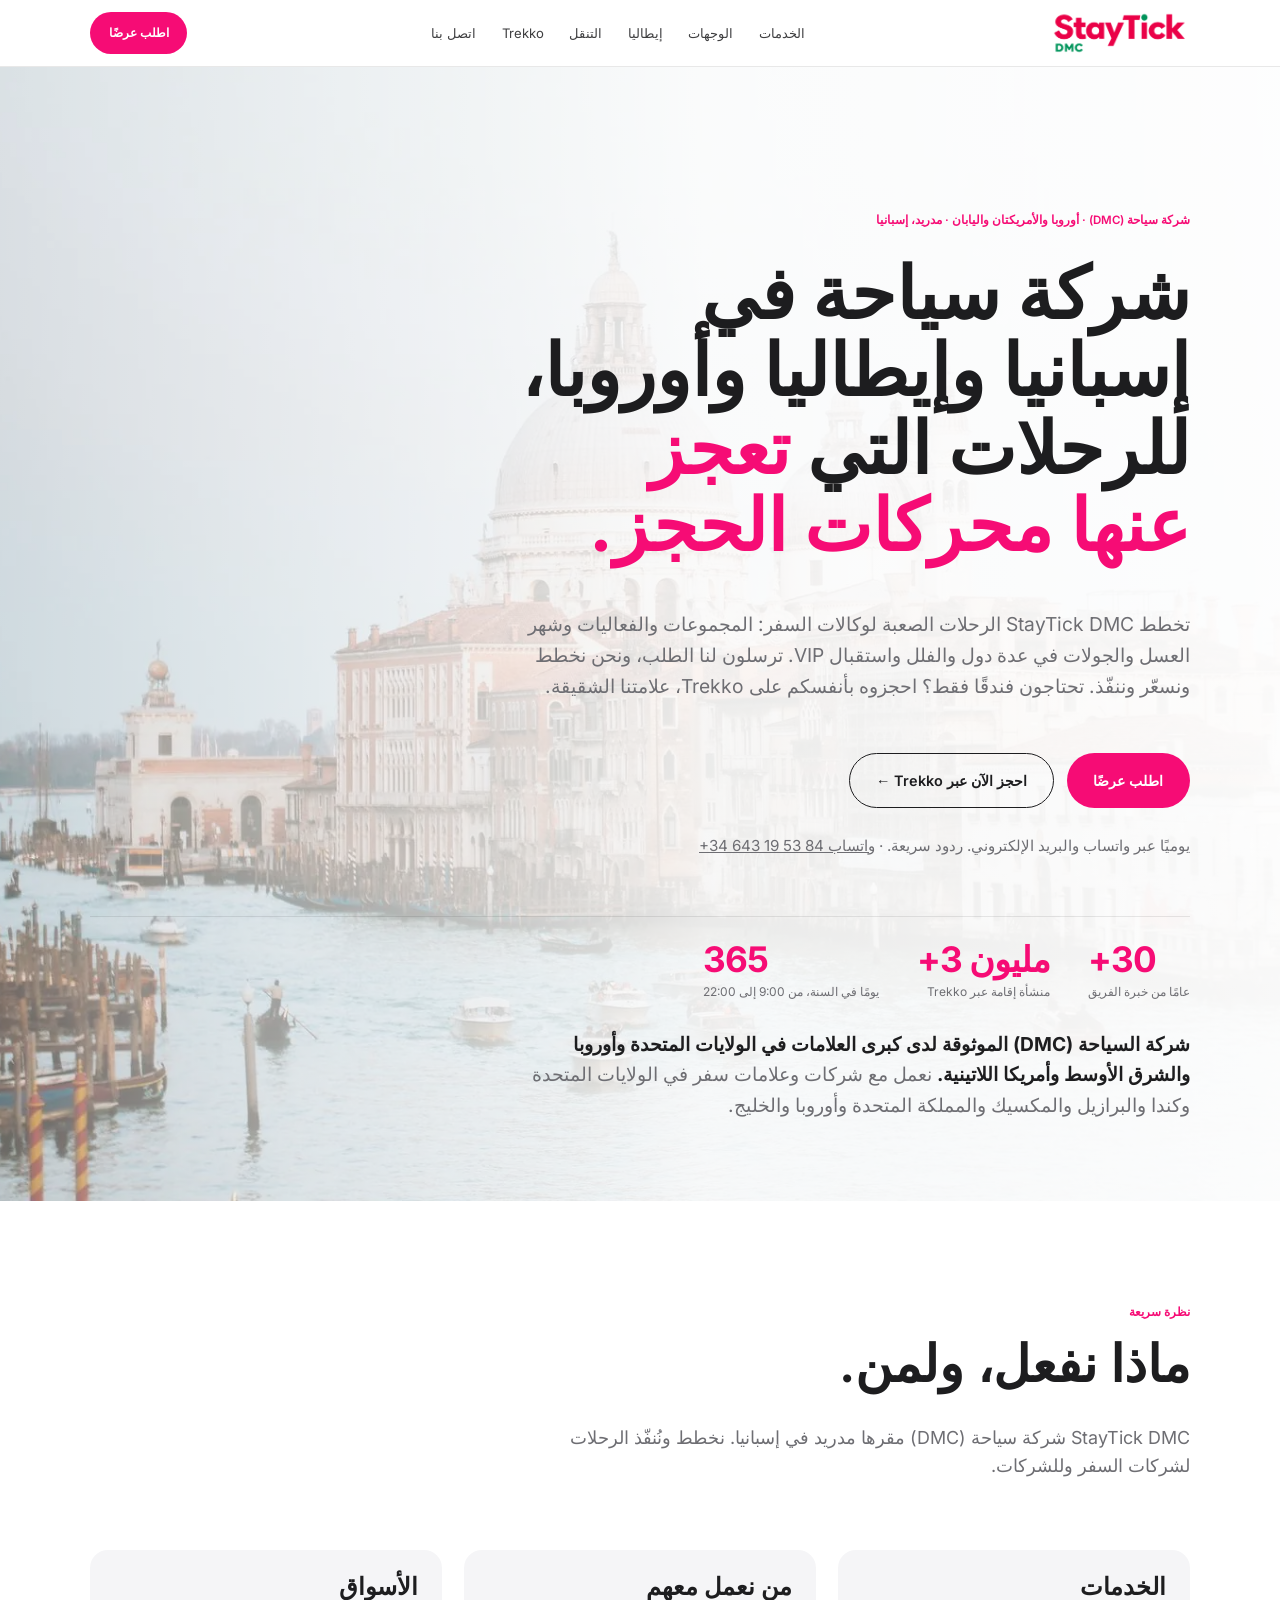
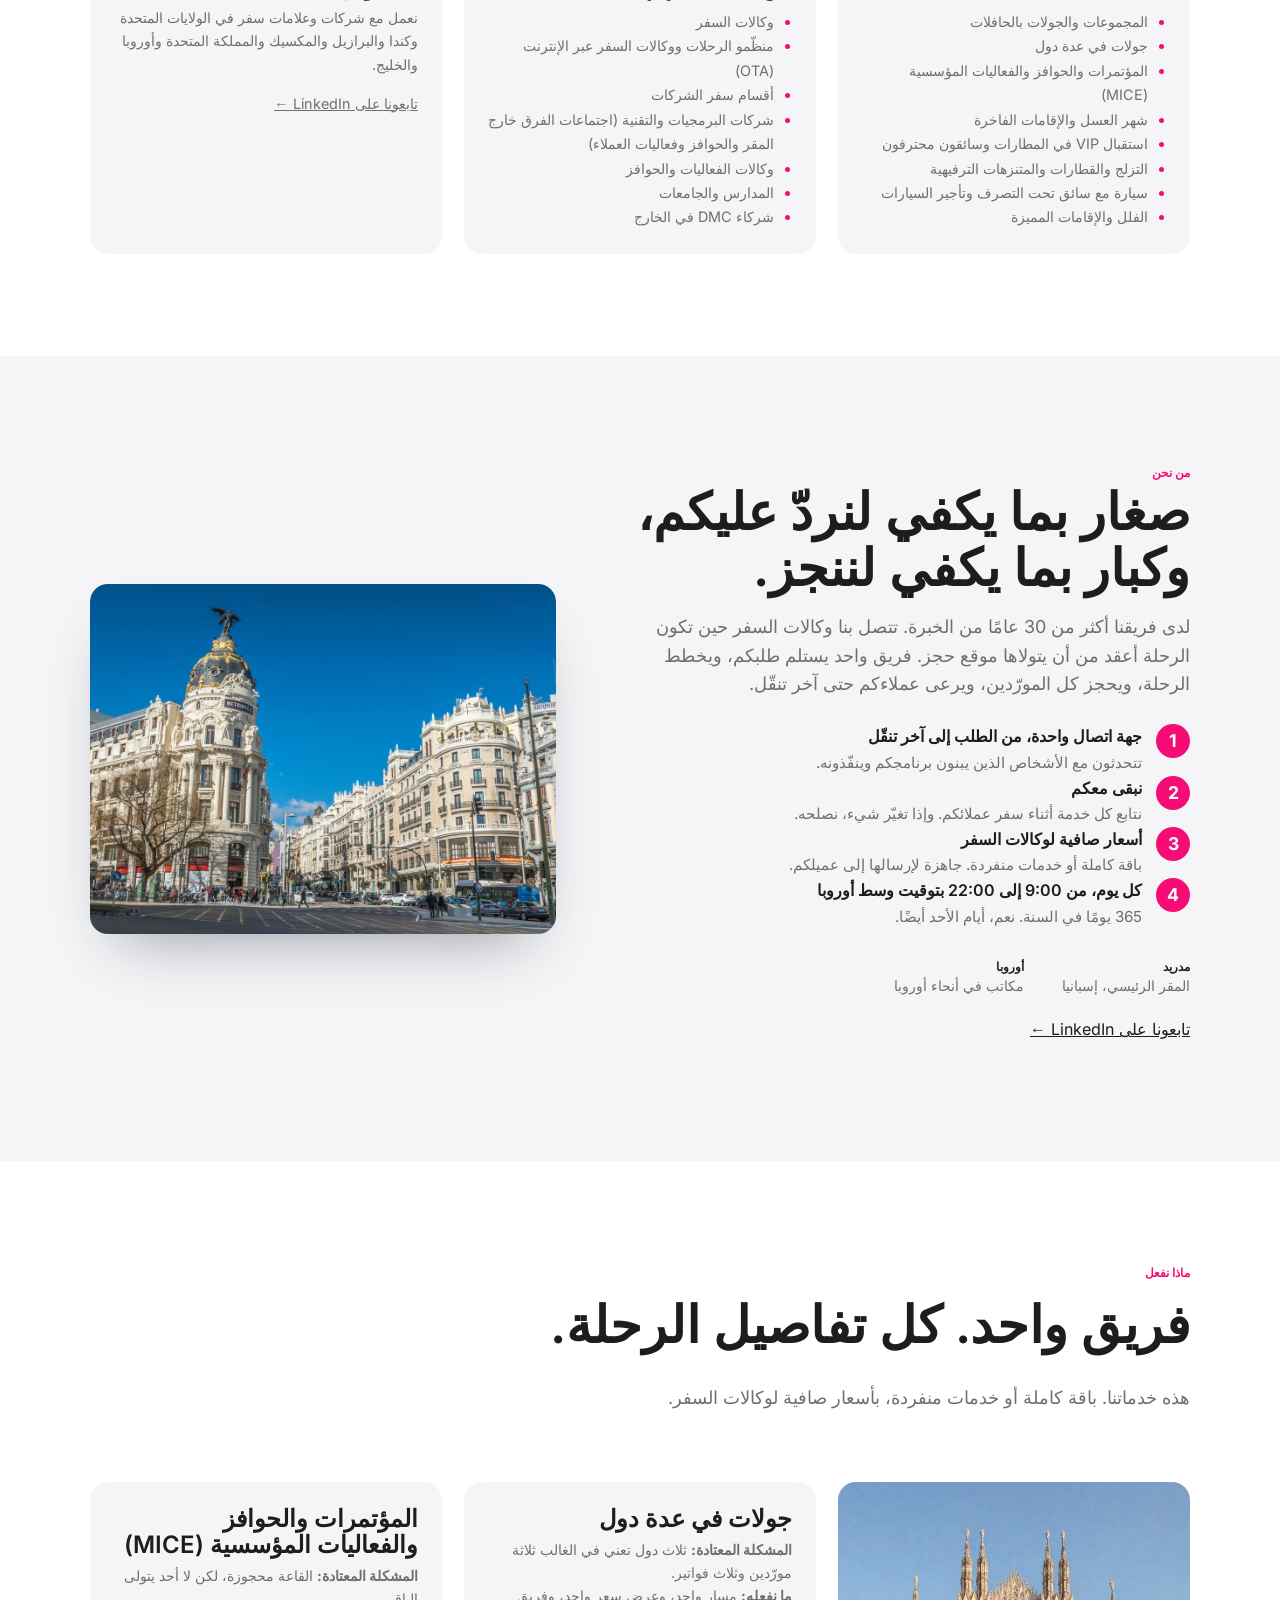
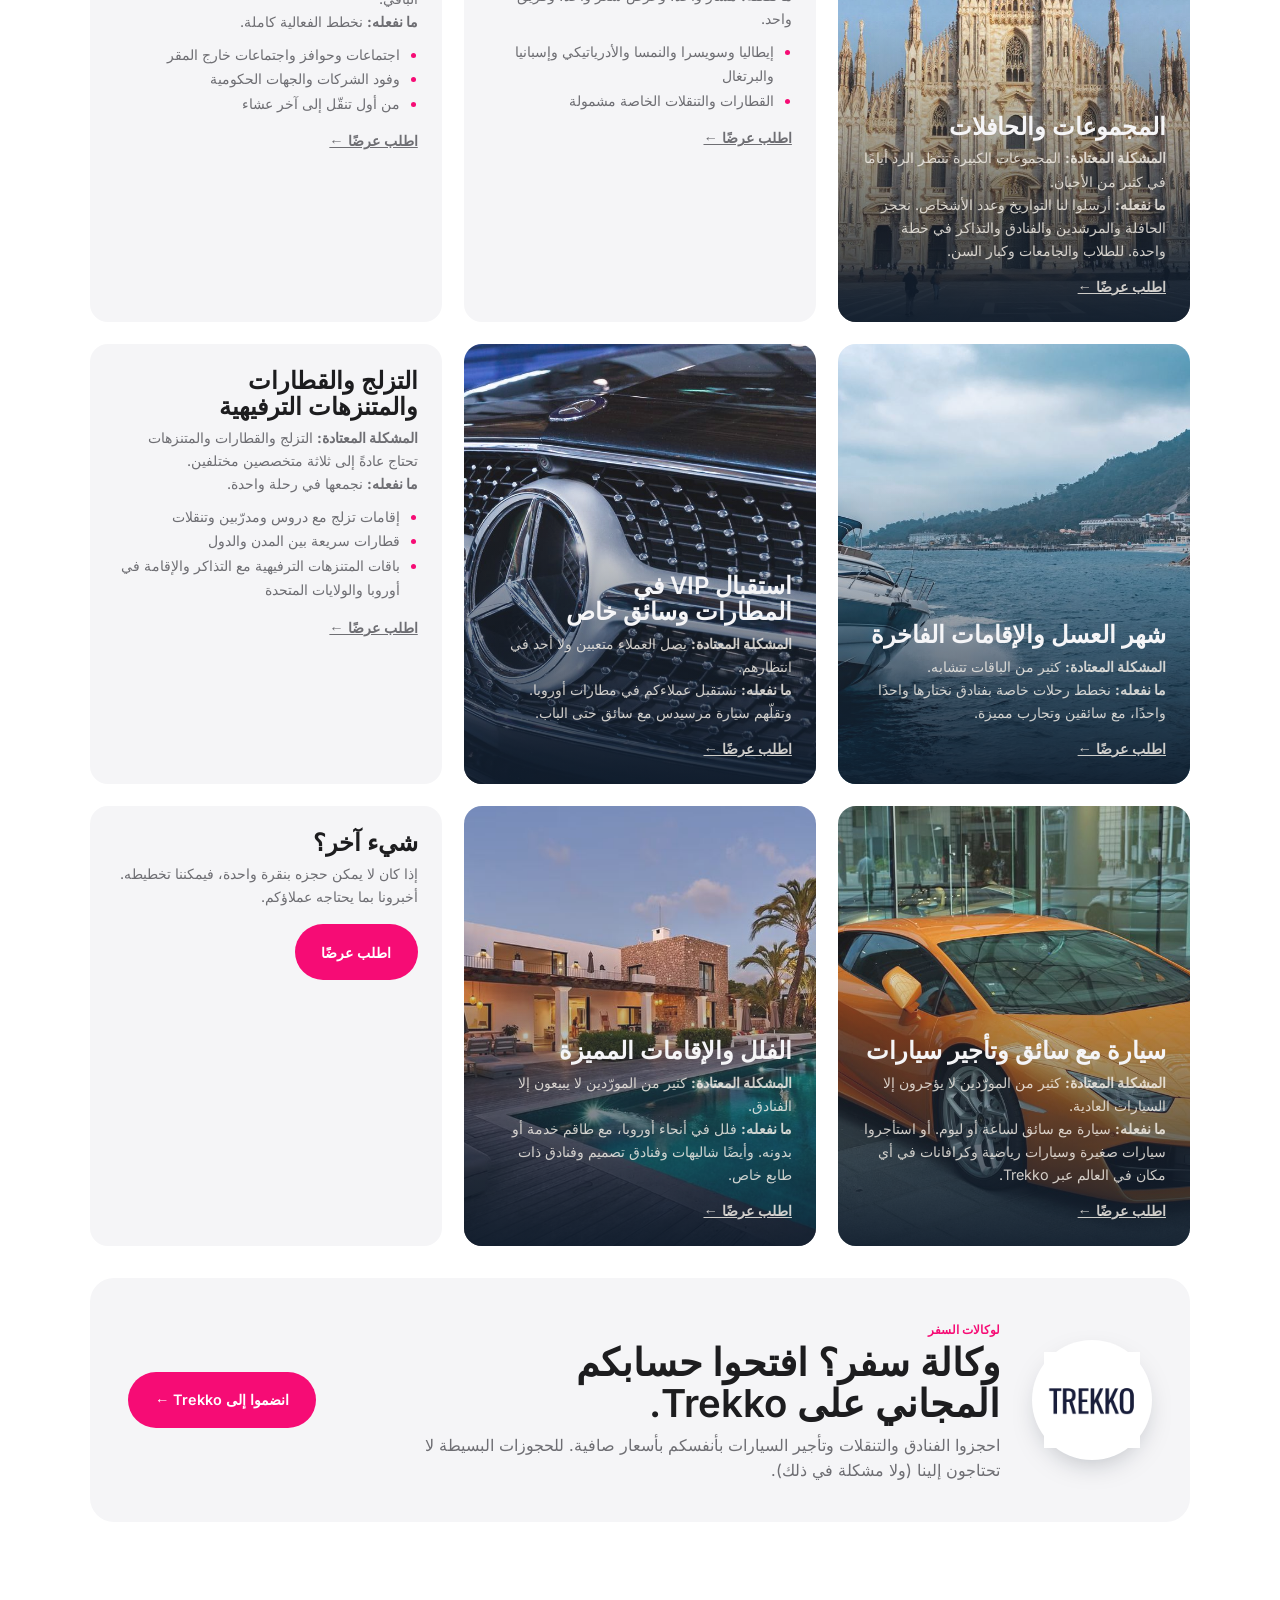
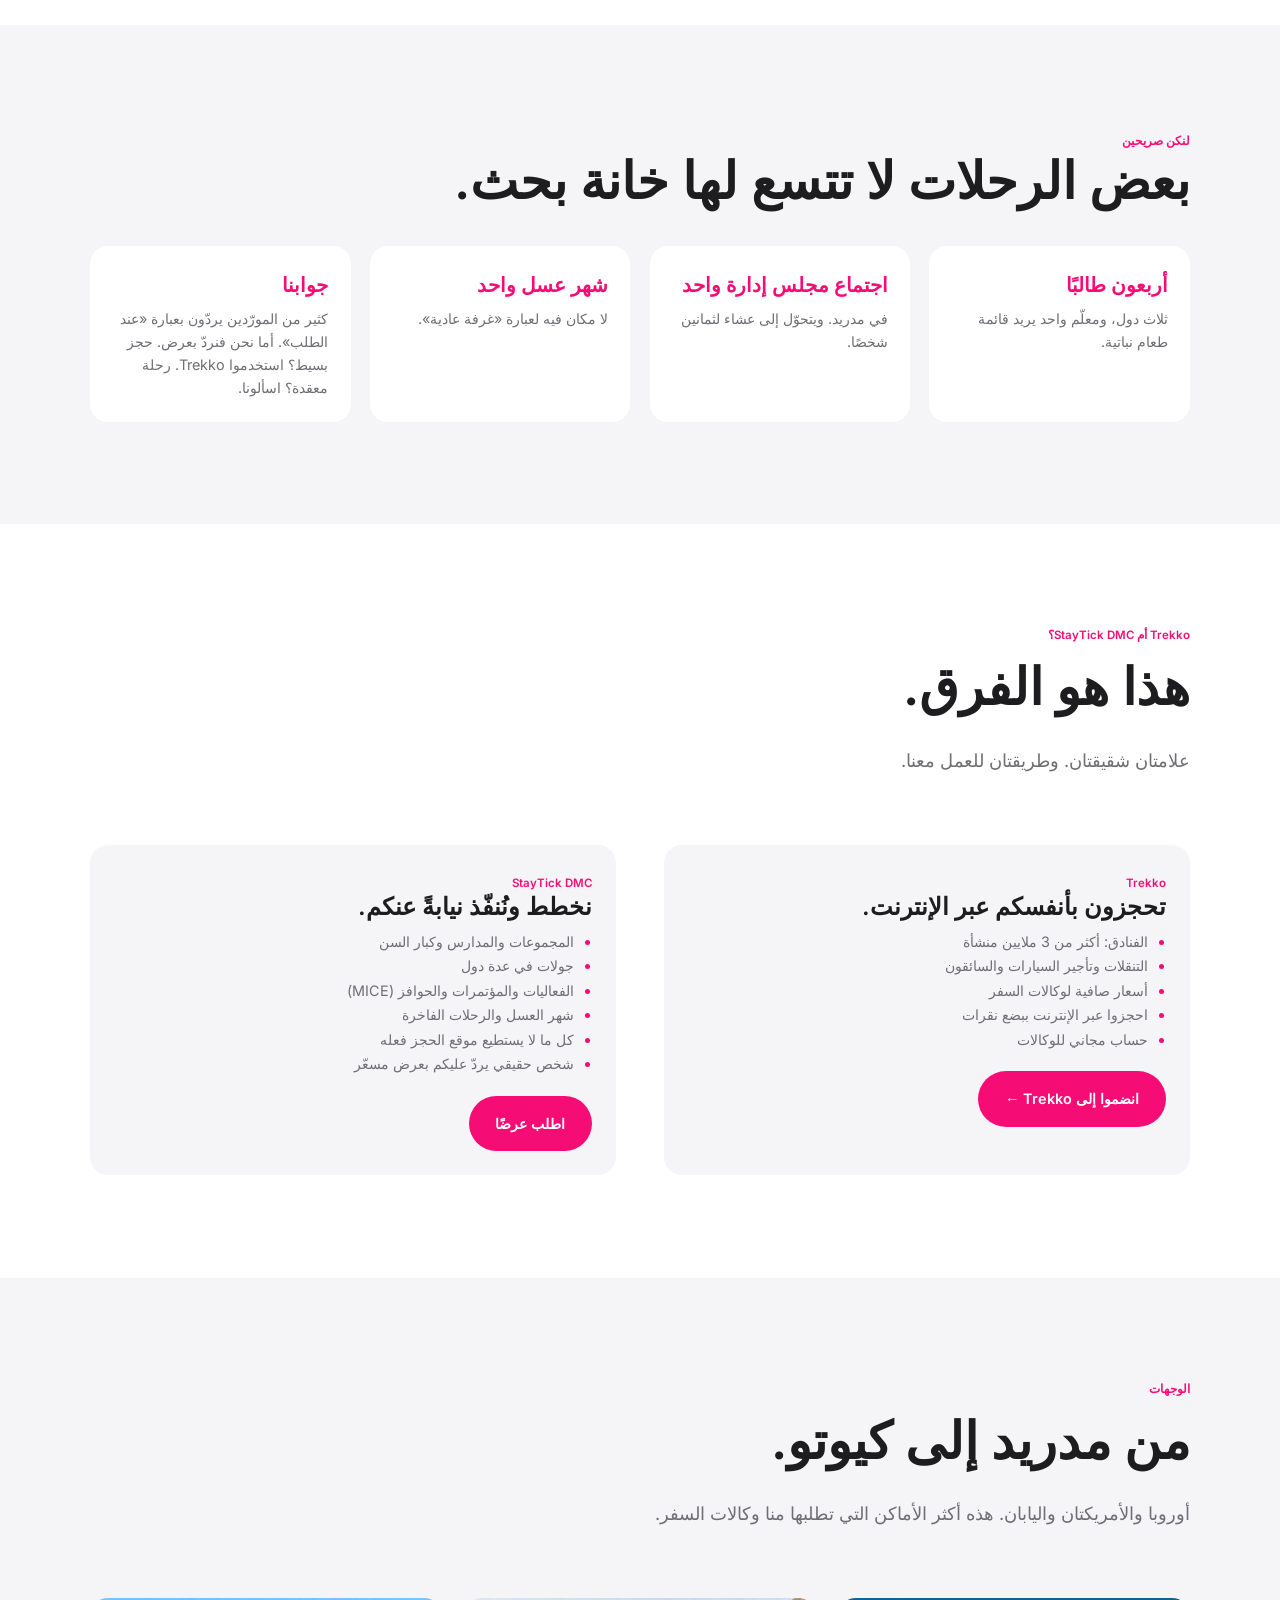
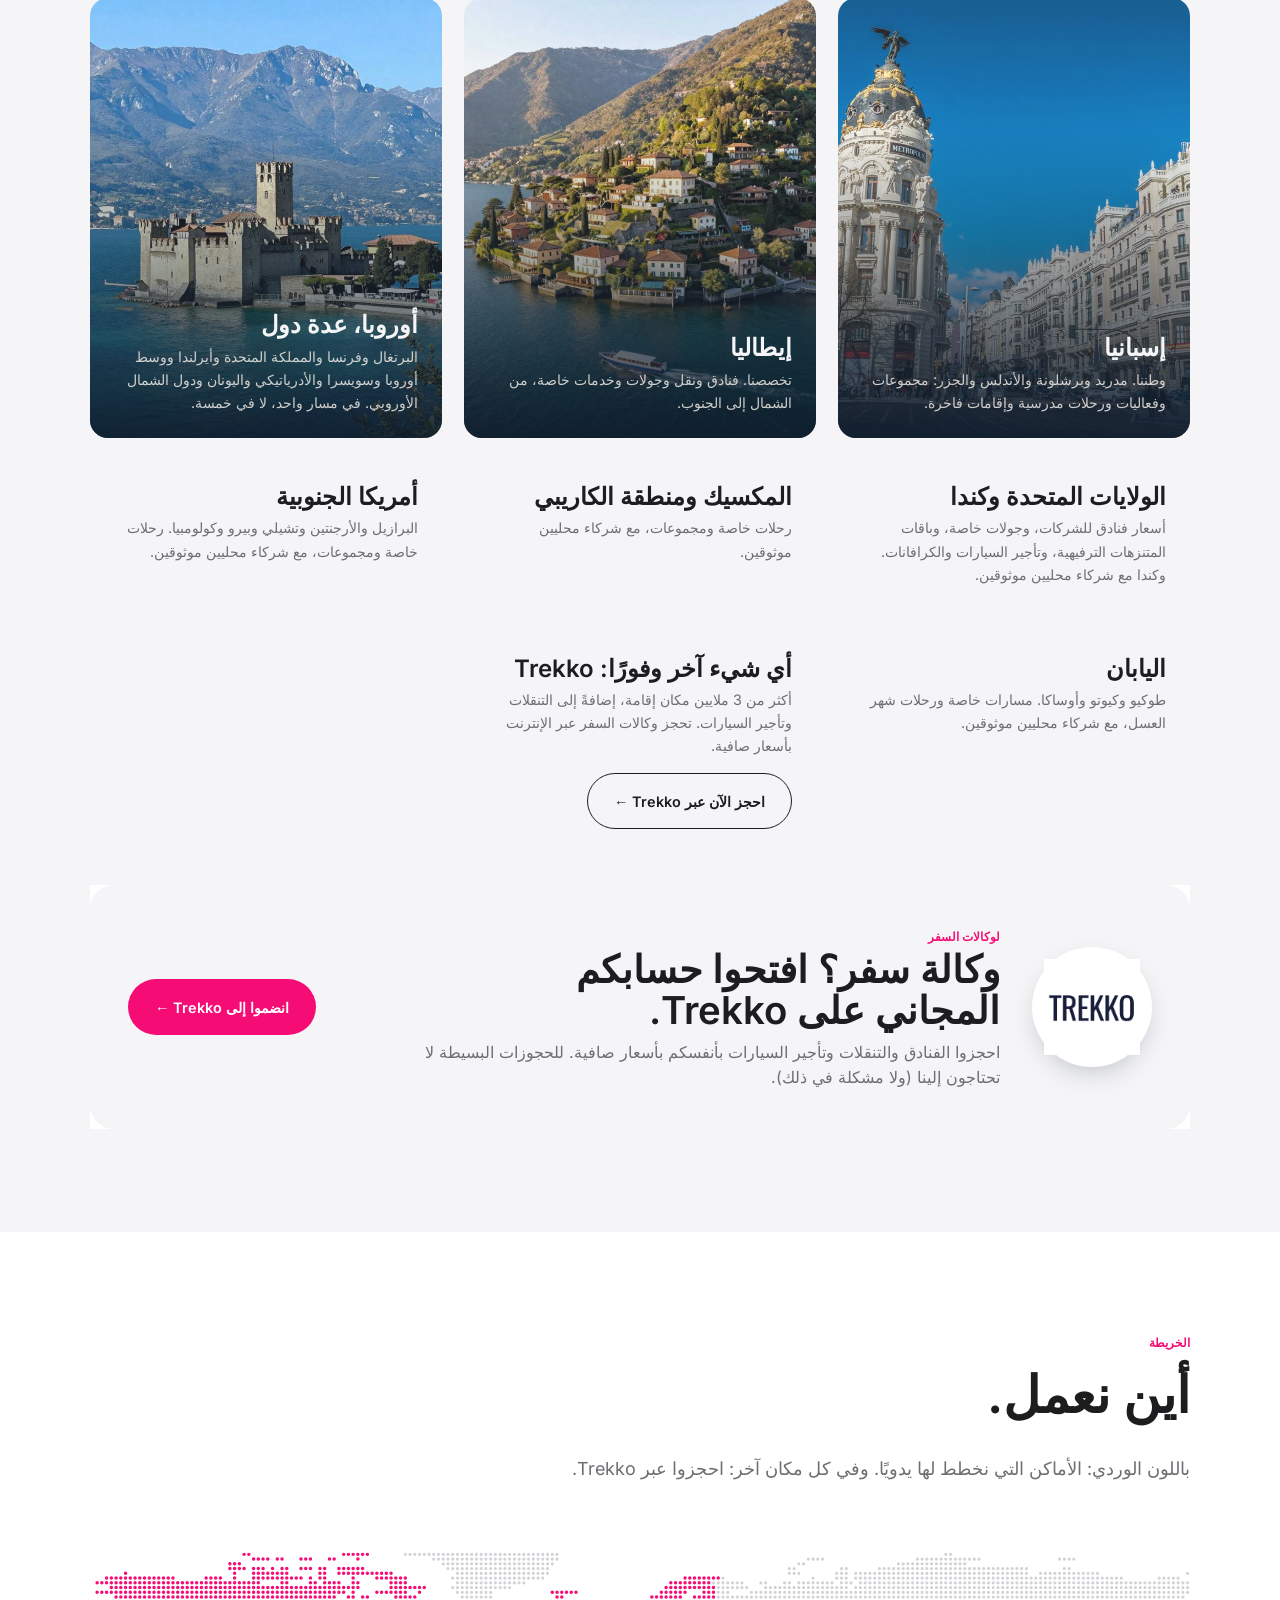
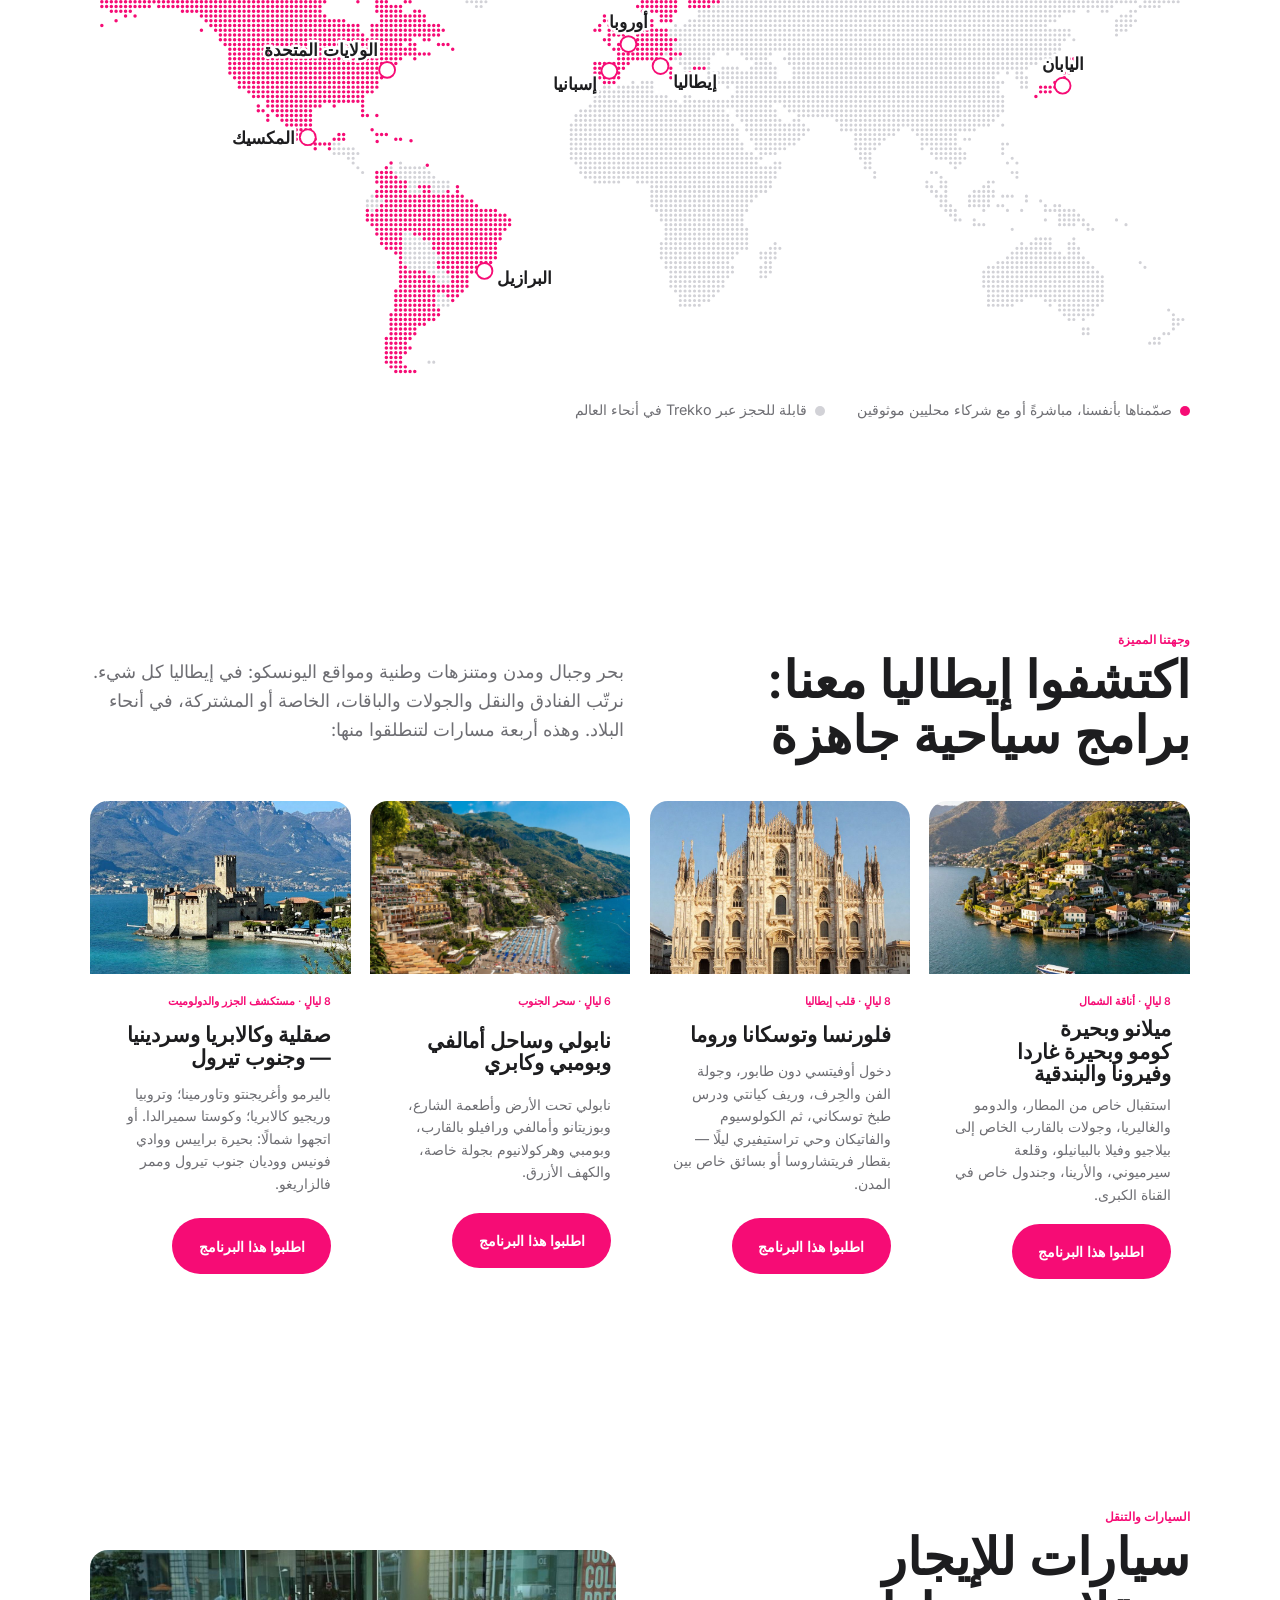
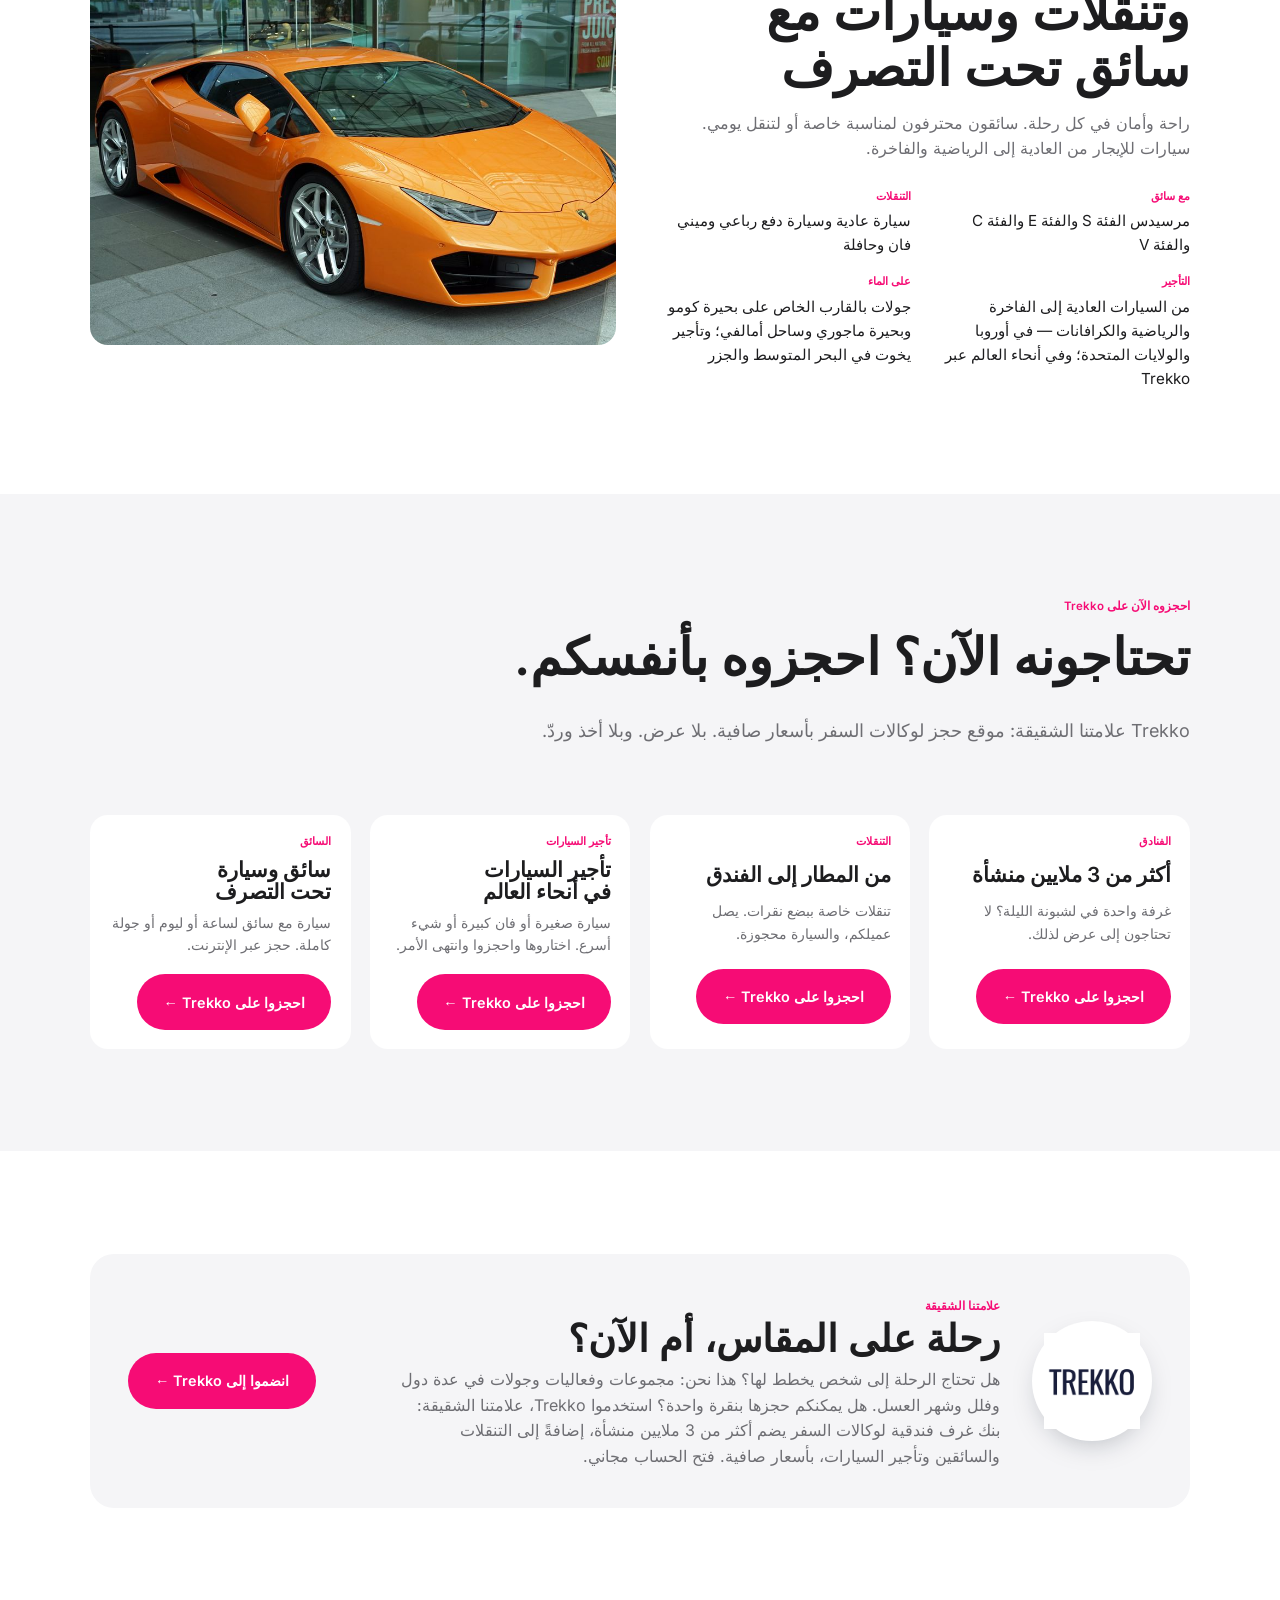
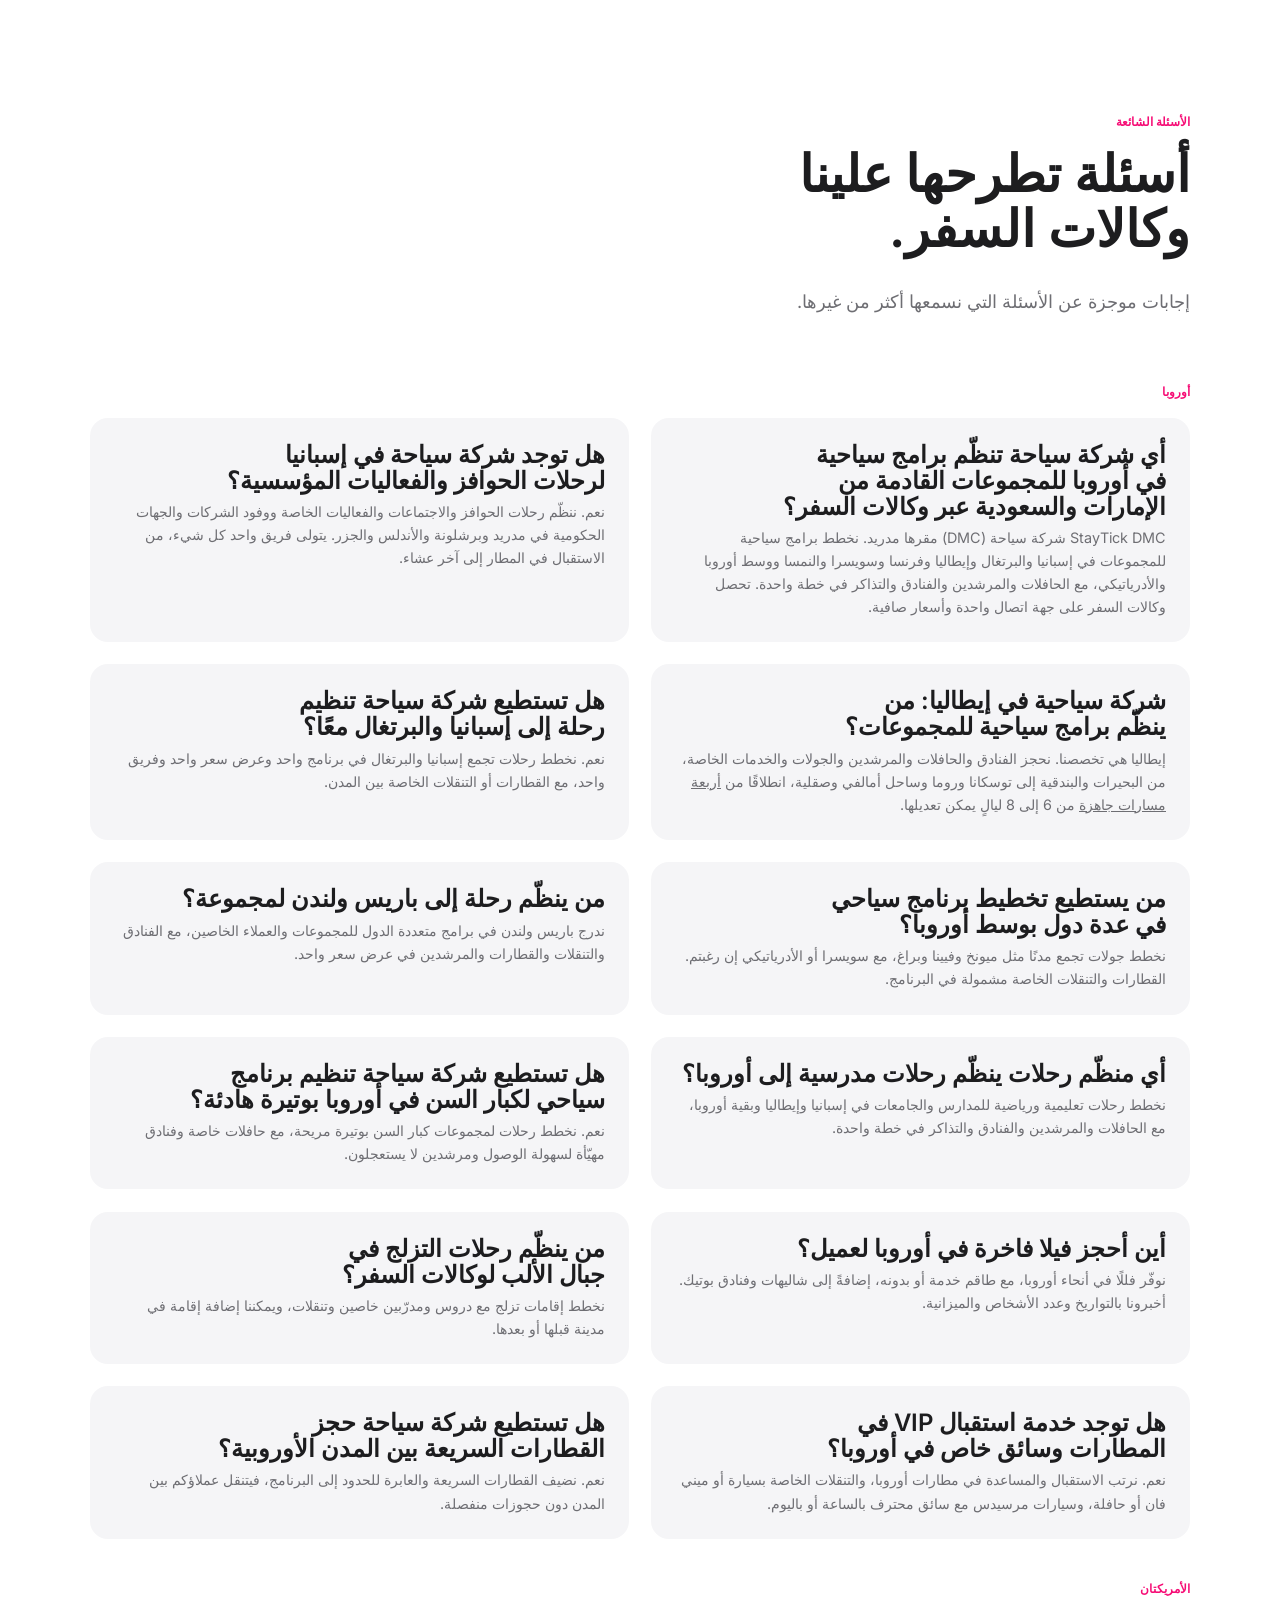
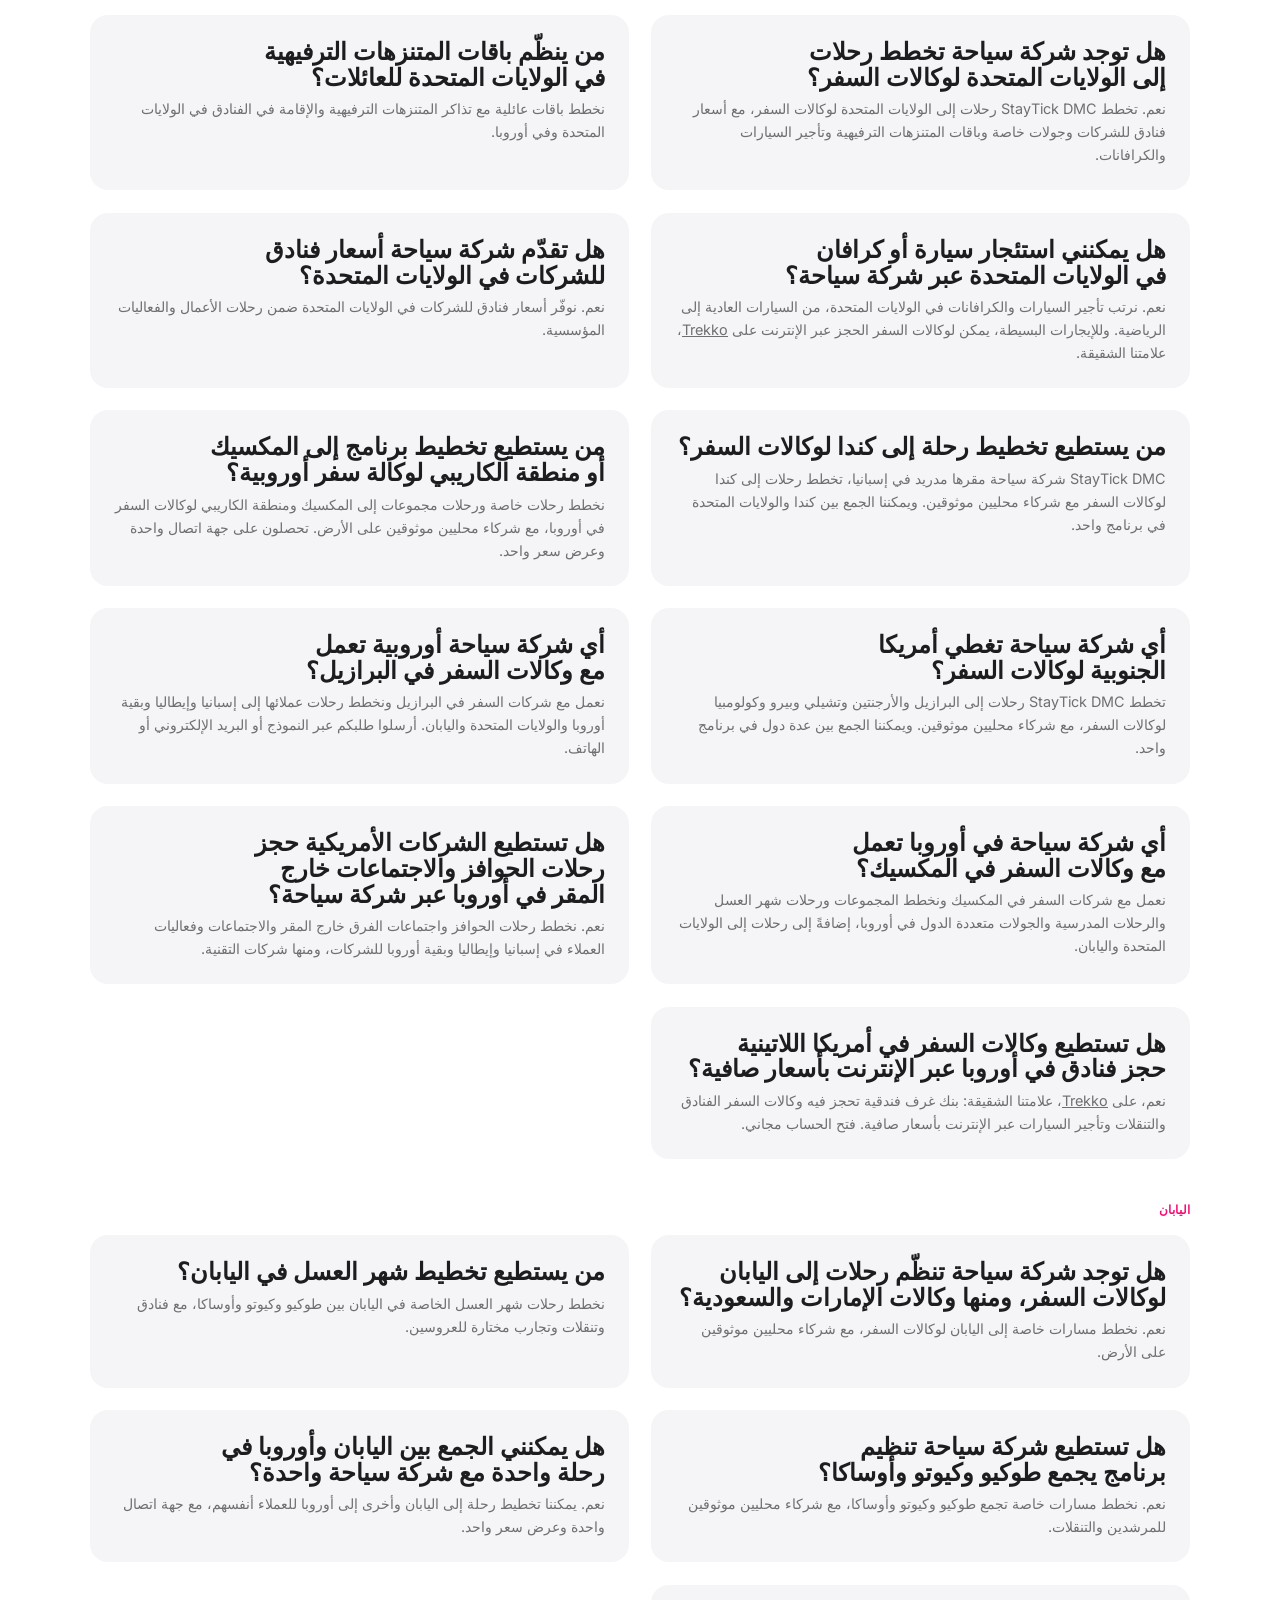
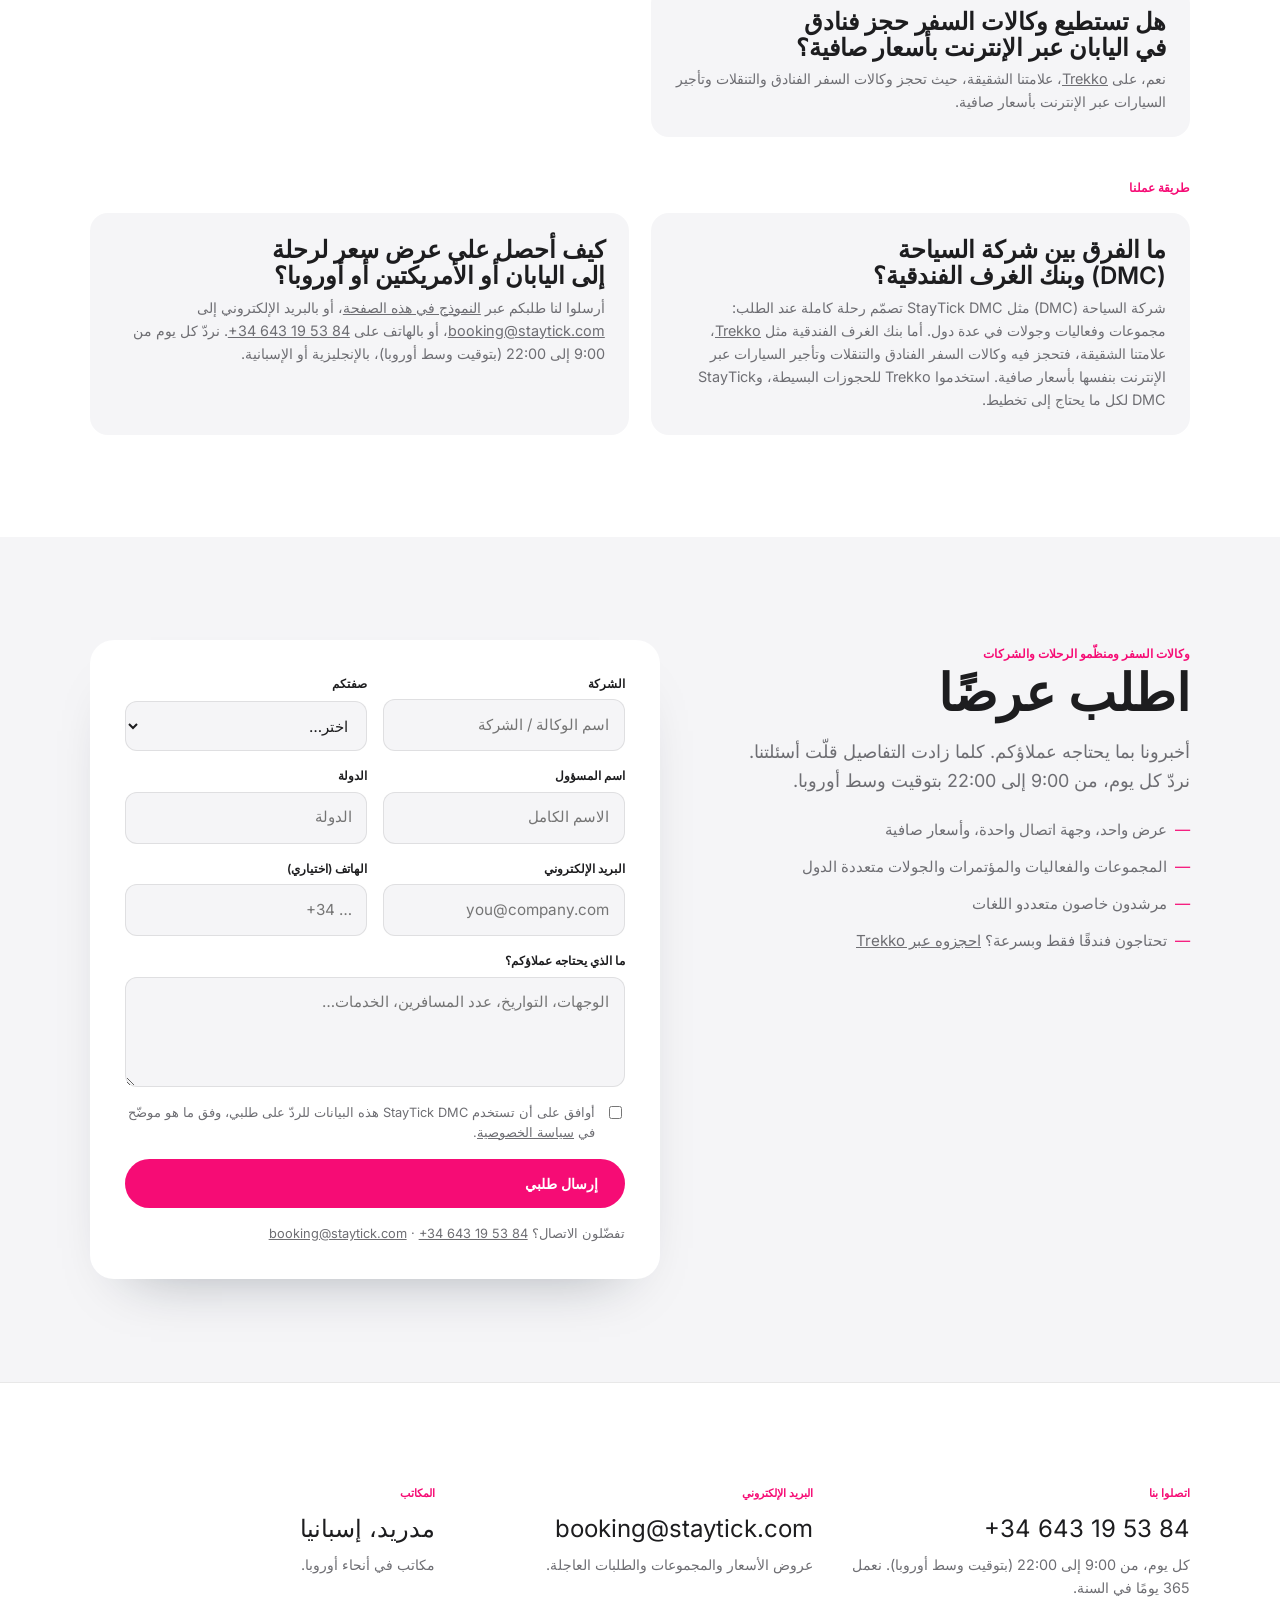
==== commit 7d3ddf60: "fix(rtl): mapa en /ar/ - etiquetas SVG con fuente arabe sin espejo, leyenda con el punto a la derech" ====
--- a/ar/index.html
+++ b/ar/index.html
@@ -188,7 +188,7 @@
       <h2>أين نعمل.</h2>
       <p class="lead">باللون الوردي: الأماكن التي نخطط لها يدويًا. وفي كل مكان آخر: احجزوا عبر Trekko.</p>
     </div>
-    <svg viewBox="0 0 348 134" role="img" aria-labelledby="map-t map-d" style="width:100%;height:auto;display:block" xmlns="http://www.w3.org/2000/svg"><title id="map-t">أين نعمل</title><desc id="map-d">خريطة العالم. المناطق المميزة: إسبانيا وإيطاليا وأوروبا (فرنسا والبرتغال والمملكة المتحدة وأيرلندا وألمانيا والنمسا وسويسرا وهولندا وبلجيكا وتشيكيا وكرواتيا واليونان ودول الشمال الأوروبي)؛ والولايات المتحدة وكندا والمكسيك ومنطقة الكاريبي والبرازيل والأرجنتين وتشيلي وبيرو وكولومبيا؛ واليابان.</desc><path d="M99.75 0.75h0m1.5 0h0m1.5 0h0m1.5 0h0m1.5 0h0m1.5 0h0m1.5 0h0m1.5 0h0m1.5 0h0m1.5 0h0m1.5 0h0m1.5 0h0m1.5 0h0m1.5 0h0m1.5 0h0m1.5 0h0m1.5 0h0m1.5 0h0m1.5 0h0m1.5 0h0m1.5 0h0m1.5 0h0m1.5 0h0m1.5 0h0m1.5 0h0m1.5 0h0m1.5 0h0m1.5 0h0m1.5 0h0m1.5 0h0m1.5 0h0m1.5 0h0m1.5 0h0m123 0h0m1.5 0h0m-163.5 1.5h0m1.5 0h0m1.5 0h0m1.5 0h0m1.5 0h0m1.5 0h0m1.5 0h0m1.5 0h0m1.5 0h0m1.5 0h0m1.5 0h0m1.5 0h0m1.5 0h0m1.5 0h0m1.5 0h0m1.5 0h0m1.5 0h0m1.5 0h0m1.5 0h0m1.5 0h0m1.5 0h0m1.5 0h0m1.5 0h0m1.5 0h0m1.5 0h0m1.5 0h0m1.5 0h0m79.5 0h0m1.5 0h0m1.5 0h0m1.5 0h0m30 0h0m1.5 0h0m1.5 0h0m1.5 0h0m1.5 0h0m1.5 0h0m1.5 0h0m1.5 0h0m1.5 0h0m1.5 0h0m1.5 0h0m1.5 0h0m1.5 0h0m1.5 0h0m25.5 0h0m1.5 0h0m1.5 0h0m1.5 0h0m-199.5 1.5h0m1.5 0h0m1.5 0h0m1.5 0h0m1.5 0h0m1.5 0h0m1.5 0h0m1.5 0h0m1.5 0h0m1.5 0h0m1.5 0h0m1.5 0h0m1.5 0h0m1.5 0h0m1.5 0h0m1.5 0h0m1.5 0h0m1.5 0h0m1.5 0h0m1.5 0h0m1.5 0h0m1.5 0h0m1.5 0h0m1.5 0h0m78 0h0m1.5 0h0m30 0h0m1.5 0h0m1.5 0h0m1.5 0h0m1.5 0h0m1.5 0h0m1.5 0h0m1.5 0h0m1.5 0h0m1.5 0h0m1.5 0h0m1.5 0h0m1.5 0h0m1.5 0h0m1.5 0h0m-163.5 1.5h0m1.5 0h0m1.5 0h0m1.5 0h0m1.5 0h0m1.5 0h0m1.5 0h0m1.5 0h0m1.5 0h0m1.5 0h0m1.5 0h0m1.5 0h0m1.5 0h0m1.5 0h0m1.5 0h0m1.5 0h0m1.5 0h0m1.5 0h0m1.5 0h0m1.5 0h0m1.5 0h0m1.5 0h0m76.5 0h0m1.5 0h0m15 0h0m1.5 0h0m10.5 0h0m1.5 0h0m1.5 0h0m1.5 0h0m1.5 0h0m1.5 0h0m1.5 0h0m1.5 0h0m1.5 0h0m1.5 0h0m1.5 0h0m1.5 0h0m1.5 0h0m1.5 0h0m1.5 0h0m1.5 0h0m1.5 0h0m1.5 0h0m1.5 0h0m1.5 0h0m1.5 0h0m1.5 0h0m1.5 0h0m1.5 0h0m1.5 0h0m1.5 0h0m1.5 0h0m1.5 0h0m1.5 0h0m1.5 0h0m1.5 0h0m1.5 0h0m12 0h0m1.5 0h0m-193.5 1.5h0m1.5 0h0m1.5 0h0m1.5 0h0m1.5 0h0m1.5 0h0m1.5 0h0m1.5 0h0m1.5 0h0m1.5 0h0m1.5 0h0m1.5 0h0m1.5 0h0m1.5 0h0m1.5 0h0m1.5 0h0m1.5 0h0m1.5 0h0m1.5 0h0m1.5 0h0m76.5 0h0m1.5 0h0m1.5 0h0m12 0h0m1.5 0h0m1.5 0h0m3 0h0m1.5 0h0m1.5 0h0m1.5 0h0m1.5 0h0m1.5 0h0m1.5 0h0m1.5 0h0m1.5 0h0m1.5 0h0m1.5 0h0m1.5 0h0m1.5 0h0m1.5 0h0m1.5 0h0m1.5 0h0m1.5 0h0m1.5 0h0m1.5 0h0m1.5 0h0m1.5 0h0m1.5 0h0m1.5 0h0m1.5 0h0m1.5 0h0m1.5 0h0m1.5 0h0m1.5 0h0m1.5 0h0m1.5 0h0m1.5 0h0m1.5 0h0m1.5 0h0m1.5 0h0m1.5 0h0m1.5 0h0m1.5 0h0m4.5 0h0m1.5 0h0m1.5 0h0m1.5 0h0m1.5 0h0m1.5 0h0m1.5 0h0m1.5 0h0m1.5 0h0m1.5 0h0m1.5 0h0m1.5 0h0m1.5 0h0m28.5 0h0m-232.5 1.5h0m1.5 0h0m1.5 0h0m1.5 0h0m1.5 0h0m1.5 0h0m1.5 0h0m1.5 0h0m1.5 0h0m1.5 0h0m1.5 0h0m1.5 0h0m1.5 0h0m1.5 0h0m1.5 0h0m1.5 0h0m1.5 0h0m1.5 0h0m1.5 0h0m1.5 0h0m57 0h0m28.5 0h0m7.5 0h0m1.5 0h0m1.5 0h0m3 0h0m1.5 0h0m1.5 0h0m1.5 0h0m1.5 0h0m1.5 0h0m1.5 0h0m1.5 0h0m1.5 0h0m1.5 0h0m1.5 0h0m1.5 0h0m1.5 0h0m1.5 0h0m1.5 0h0m1.5 0h0m1.5 0h0m1.5 0h0m1.5 0h0m1.5 0h0m1.5 0h0m1.5 0h0m1.5 0h0m1.5 0h0m1.5 0h0m1.5 0h0m1.5 0h0m1.5 0h0m1.5 0h0m1.5 0h0m1.5 0h0m1.5 0h0m1.5 0h0m1.5 0h0m1.5 0h0m1.5 0h0m1.5 0h0m1.5 0h0m1.5 0h0m1.5 0h0m1.5 0h0m1.5 0h0m1.5 0h0m1.5 0h0m1.5 0h0m1.5 0h0m1.5 0h0m1.5 0h0m1.5 0h0m1.5 0h0m1.5 0h0m1.5 0h0m1.5 0h0m1.5 0h0m1.5 0h0m1.5 0h0m1.5 0h0m12 0h0m1.5 0h0m1.5 0h0m1.5 0h0m1.5 0h0m-228 1.5h0m1.5 0h0m1.5 0h0m1.5 0h0m1.5 0h0m1.5 0h0m1.5 0h0m1.5 0h0m1.5 0h0m1.5 0h0m1.5 0h0m1.5 0h0m1.5 0h0m1.5 0h0m1.5 0h0m60 0h0m1.5 0h0m1.5 0h0m1.5 0h0m1.5 0h0m1.5 0h0m1.5 0h0m6 0h0m1.5 0h0m6 0h0m1.5 0h0m3 0h0m1.5 0h0m1.5 0h0m1.5 0h0m1.5 0h0m1.5 0h0m1.5 0h0m1.5 0h0m3 0h0m1.5 0h0m1.5 0h0m3 0h0m1.5 0h0m1.5 0h0m1.5 0h0m1.5 0h0m1.5 0h0m1.5 0h0m1.5 0h0m1.5 0h0m1.5 0h0m1.5 0h0m1.5 0h0m1.5 0h0m1.5 0h0m1.5 0h0m1.5 0h0m1.5 0h0m1.5 0h0m1.5 0h0m1.5 0h0m1.5 0h0m1.5 0h0m1.5 0h0m1.5 0h0m1.5 0h0m1.5 0h0m1.5 0h0m1.5 0h0m1.5 0h0m1.5 0h0m1.5 0h0m1.5 0h0m1.5 0h0m1.5 0h0m1.5 0h0m1.5 0h0m1.5 0h0m1.5 0h0m1.5 0h0m1.5 0h0m1.5 0h0m1.5 0h0m1.5 0h0m1.5 0h0m1.5 0h0m1.5 0h0m1.5 0h0m1.5 0h0m1.5 0h0m1.5 0h0m1.5 0h0m1.5 0h0m1.5 0h0m1.5 0h0m1.5 0h0m1.5 0h0m1.5 0h0m1.5 0h0m1.5 0h0m1.5 0h0m1.5 0h0m1.5 0h0m1.5 0h0m1.5 0h0m1.5 0h0m1.5 0h0m1.5 0h0m1.5 0h0m1.5 0h0m1.5 0h0m-232.5 1.5h0m1.5 0h0m1.5 0h0m1.5 0h0m1.5 0h0m1.5 0h0m1.5 0h0m1.5 0h0m1.5 0h0m1.5 0h0m1.5 0h0m1.5 0h0m1.5 0h0m66 0h0m1.5 0h0m1.5 0h0m1.5 0h0m1.5 0h0m1.5 0h0m1.5 0h0m6 0h0m1.5 0h0m1.5 0h0m1.5 0h0m1.5 0h0m1.5 0h0m1.5 0h0m1.5 0h0m1.5 0h0m1.5 0h0m1.5 0h0m1.5 0h0m1.5 0h0m1.5 0h0m1.5 0h0m1.5 0h0m1.5 0h0m1.5 0h0m3 0h0m1.5 0h0m1.5 0h0m1.5 0h0m1.5 0h0m1.5 0h0m1.5 0h0m1.5 0h0m1.5 0h0m1.5 0h0m1.5 0h0m1.5 0h0m1.5 0h0m1.5 0h0m1.5 0h0m1.5 0h0m1.5 0h0m1.5 0h0m1.5 0h0m1.5 0h0m1.5 0h0m1.5 0h0m1.5 0h0m1.5 0h0m1.5 0h0m1.5 0h0m1.5 0h0m1.5 0h0m1.5 0h0m1.5 0h0m1.5 0h0m1.5 0h0m1.5 0h0m1.5 0h0m1.5 0h0m1.5 0h0m1.5 0h0m1.5 0h0m1.5 0h0m1.5 0h0m1.5 0h0m1.5 0h0m1.5 0h0m1.5 0h0m1.5 0h0m1.5 0h0m1.5 0h0m1.5 0h0m1.5 0h0m1.5 0h0m1.5 0h0m1.5 0h0m1.5 0h0m1.5 0h0m1.5 0h0m1.5 0h0m1.5 0h0m1.5 0h0m1.5 0h0m1.5 0h0m1.5 0h0m1.5 0h0m1.5 0h0m1.5 0h0m1.5 0h0m1.5 0h0m1.5 0h0m1.5 0h0m1.5 0h0m1.5 0h0m1.5 0h0m-231 1.5h0m1.5 0h0m1.5 0h0m1.5 0h0m1.5 0h0m1.5 0h0m1.5 0h0m1.5 0h0m72 0h0m1.5 0h0m1.5 0h0m7.5 0h0m1.5 0h0m1.5 0h0m1.5 0h0m1.5 0h0m1.5 0h0m1.5 0h0m1.5 0h0m1.5 0h0m1.5 0h0m1.5 0h0m1.5 0h0m1.5 0h0m1.5 0h0m1.5 0h0m1.5 0h0m1.5 0h0m1.5 0h0m1.5 0h0m1.5 0h0m1.5 0h0m1.5 0h0m1.5 0h0m1.5 0h0m1.5 0h0m1.5 0h0m1.5 0h0m1.5 0h0m1.5 0h0m1.5 0h0m1.5 0h0m1.5 0h0m1.5 0h0m1.5 0h0m1.5 0h0m1.5 0h0m1.5 0h0m1.5 0h0m1.5 0h0m1.5 0h0m1.5 0h0m1.5 0h0m1.5 0h0m1.5 0h0m1.5 0h0m1.5 0h0m1.5 0h0m1.5 0h0m1.5 0h0m1.5 0h0m1.5 0h0m1.5 0h0m1.5 0h0m1.5 0h0m1.5 0h0m1.5 0h0m1.5 0h0m1.5 0h0m1.5 0h0m1.5 0h0m1.5 0h0m1.5 0h0m1.5 0h0m1.5 0h0m1.5 0h0m1.5 0h0m1.5 0h0m1.5 0h0m1.5 0h0m1.5 0h0m1.5 0h0m1.5 0h0m1.5 0h0m1.5 0h0m1.5 0h0m1.5 0h0m1.5 0h0m1.5 0h0m1.5 0h0m1.5 0h0m1.5 0h0m1.5 0h0m1.5 0h0m1.5 0h0m1.5 0h0m1.5 0h0m1.5 0h0m1.5 0h0m1.5 0h0m1.5 0h0m1.5 0h0m1.5 0h0m1.5 0h0m-229.5 1.5h0m1.5 0h0m1.5 0h0m1.5 0h0m1.5 0h0m1.5 0h0m1.5 0h0m72 0h0m1.5 0h0m1.5 0h0m1.5 0h0m1.5 0h0m1.5 0h0m1.5 0h0m1.5 0h0m1.5 0h0m1.5 0h0m1.5 0h0m1.5 0h0m1.5 0h0m1.5 0h0m1.5 0h0m1.5 0h0m1.5 0h0m1.5 0h0m1.5 0h0m1.5 0h0m1.5 0h0m1.5 0h0m1.5 0h0m1.5 0h0m1.5 0h0m1.5 0h0m1.5 0h0m1.5 0h0m1.5 0h0m1.5 0h0m1.5 0h0m1.5 0h0m1.5 0h0m1.5 0h0m1.5 0h0m1.5 0h0m1.5 0h0m1.5 0h0m1.5 0h0m1.5 0h0m1.5 0h0m1.5 0h0m1.5 0h0m1.5 0h0m1.5 0h0m1.5 0h0m1.5 0h0m1.5 0h0m1.5 0h0m1.5 0h0m1.5 0h0m1.5 0h0m1.5 0h0m1.5 0h0m1.5 0h0m1.5 0h0m1.5 0h0m1.5 0h0m1.5 0h0m1.5 0h0m1.5 0h0m1.5 0h0m1.5 0h0m1.5 0h0m1.5 0h0m1.5 0h0m1.5 0h0m1.5 0h0m1.5 0h0m1.5 0h0m1.5 0h0m1.5 0h0m1.5 0h0m1.5 0h0m1.5 0h0m1.5 0h0m1.5 0h0m1.5 0h0m1.5 0h0m1.5 0h0m1.5 0h0m1.5 0h0m1.5 0h0m1.5 0h0m1.5 0h0m1.5 0h0m1.5 0h0m1.5 0h0m1.5 0h0m1.5 0h0m1.5 0h0m1.5 0h0m1.5 0h0m1.5 0h0m1.5 0h0m1.5 0h0m1.5 0h0m1.5 0h0m1.5 0h0m-226.5 1.5h0m1.5 0h0m1.5 0h0m1.5 0h0m1.5 0h0m75 0h0m1.5 0h0m1.5 0h0m1.5 0h0m1.5 0h0m1.5 0h0m1.5 0h0m1.5 0h0m1.5 0h0m1.5 0h0m1.5 0h0m1.5 0h0m1.5 0h0m1.5 0h0m1.5 0h0m1.5 0h0m1.5 0h0m1.5 0h0m1.5 0h0m1.5 0h0m1.5 0h0m1.5 0h0m1.5 0h0m1.5 0h0m1.5 0h0m1.5 0h0m1.5 0h0m1.5 0h0m1.5 0h0m1.5 0h0m1.5 0h0m1.5 0h0m1.5 0h0m1.5 0h0m1.5 0h0m1.5 0h0m1.5 0h0m1.5 0h0m1.5 0h0m1.5 0h0m1.5 0h0m1.5 0h0m1.5 0h0m1.5 0h0m1.5 0h0m1.5 0h0m1.5 0h0m1.5 0h0m1.5 0h0m1.5 0h0m1.5 0h0m1.5 0h0m1.5 0h0m1.5 0h0m1.5 0h0m1.5 0h0m1.5 0h0m1.5 0h0m1.5 0h0m1.5 0h0m1.5 0h0m1.5 0h0m1.5 0h0m1.5 0h0m1.5 0h0m1.5 0h0m1.5 0h0m1.5 0h0m1.5 0h0m1.5 0h0m1.5 0h0m1.5 0h0m1.5 0h0m1.5 0h0m1.5 0h0m1.5 0h0m1.5 0h0m1.5 0h0m1.5 0h0m1.5 0h0m1.5 0h0m1.5 0h0m1.5 0h0m1.5 0h0m1.5 0h0m1.5 0h0m1.5 0h0m1.5 0h0m3 0h0m1.5 0h0m1.5 0h0m1.5 0h0m1.5 0h0m1.5 0h0m1.5 0h0m1.5 0h0m-222 1.5h0m1.5 0h0m73.5 0h0m1.5 0h0m1.5 0h0m1.5 0h0m1.5 0h0m1.5 0h0m1.5 0h0m1.5 0h0m1.5 0h0m1.5 0h0m1.5 0h0m1.5 0h0m1.5 0h0m1.5 0h0m1.5 0h0m1.5 0h0m1.5 0h0m1.5 0h0m1.5 0h0m1.5 0h0m1.5 0h0m1.5 0h0m1.5 0h0m1.5 0h0m1.5 0h0m1.5 0h0m1.5 0h0m1.5 0h0m1.5 0h0m1.5 0h0m1.5 0h0m1.5 0h0m1.5 0h0m1.5 0h0m1.5 0h0m1.5 0h0m1.5 0h0m1.5 0h0m1.5 0h0m1.5 0h0m1.5 0h0m1.5 0h0m1.5 0h0m1.5 0h0m1.5 0h0m1.5 0h0m1.5 0h0m1.5 0h0m1.5 0h0m1.5 0h0m1.5 0h0m1.5 0h0m1.5 0h0m1.5 0h0m1.5 0h0m1.5 0h0m1.5 0h0m1.5 0h0m1.5 0h0m1.5 0h0m1.5 0h0m1.5 0h0m1.5 0h0m1.5 0h0m1.5 0h0m1.5 0h0m1.5 0h0m1.5 0h0m1.5 0h0m1.5 0h0m1.5 0h0m1.5 0h0m1.5 0h0m1.5 0h0m1.5 0h0m1.5 0h0m1.5 0h0m1.5 0h0m1.5 0h0m1.5 0h0m1.5 0h0m1.5 0h0m1.5 0h0m1.5 0h0m1.5 0h0m9 0h0m1.5 0h0m1.5 0h0m1.5 0h0m1.5 0h0m-145.5 1.5h0m1.5 0h0m1.5 0h0m1.5 0h0m1.5 0h0m1.5 0h0m1.5 0h0m1.5 0h0m1.5 0h0m1.5 0h0m1.5 0h0m1.5 0h0m1.5 0h0m1.5 0h0m1.5 0h0m1.5 0h0m1.5 0h0m1.5 0h0m1.5 0h0m1.5 0h0m1.5 0h0m1.5 0h0m1.5 0h0m1.5 0h0m1.5 0h0m1.5 0h0m1.5 0h0m1.5 0h0m1.5 0h0m1.5 0h0m1.5 0h0m1.5 0h0m1.5 0h0m1.5 0h0m1.5 0h0m1.5 0h0m1.5 0h0m1.5 0h0m1.5 0h0m1.5 0h0m1.5 0h0m1.5 0h0m1.5 0h0m1.5 0h0m1.5 0h0m1.5 0h0m1.5 0h0m1.5 0h0m1.5 0h0m1.5 0h0m1.5 0h0m1.5 0h0m1.5 0h0m1.5 0h0m1.5 0h0m1.5 0h0m1.5 0h0m1.5 0h0m1.5 0h0m1.5 0h0m1.5 0h0m1.5 0h0m1.5 0h0m1.5 0h0m1.5 0h0m1.5 0h0m1.5 0h0m1.5 0h0m1.5 0h0m1.5 0h0m1.5 0h0m1.5 0h0m1.5 0h0m1.5 0h0m1.5 0h0m1.5 0h0m1.5 0h0m1.5 0h0m1.5 0h0m1.5 0h0m4.5 0h0m4.5 0h0m1.5 0h0m7.5 0h0m1.5 0h0m-138 1.5h0m1.5 0h0m1.5 0h0m1.5 0h0m1.5 0h0m1.5 0h0m1.5 0h0m1.5 0h0m1.5 0h0m1.5 0h0m1.5 0h0m1.5 0h0m1.5 0h0m1.5 0h0m1.5 0h0m1.5 0h0m1.5 0h0m1.5 0h0m1.5 0h0m1.5 0h0m1.5 0h0m1.5 0h0m1.5 0h0m1.5 0h0m1.5 0h0m1.5 0h0m1.5 0h0m1.5 0h0m1.5 0h0m1.5 0h0m1.5 0h0m1.5 0h0m1.5 0h0m1.5 0h0m1.5 0h0m1.5 0h0m1.5 0h0m1.5 0h0m1.5 0h0m1.5 0h0m1.5 0h0m1.5 0h0m1.5 0h0m1.5 0h0m1.5 0h0m1.5 0h0m1.5 0h0m1.5 0h0m1.5 0h0m1.5 0h0m1.5 0h0m1.5 0h0m1.5 0h0m1.5 0h0m1.5 0h0m1.5 0h0m1.5 0h0m1.5 0h0m1.5 0h0m1.5 0h0m1.5 0h0m1.5 0h0m1.5 0h0m1.5 0h0m1.5 0h0m1.5 0h0m1.5 0h0m1.5 0h0m1.5 0h0m1.5 0h0m1.5 0h0m1.5 0h0m1.5 0h0m1.5 0h0m1.5 0h0m1.5 0h0m1.5 0h0m19.5 0h0m1.5 0h0m1.5 0h0m-139.5 1.5h0m1.5 0h0m1.5 0h0m1.5 0h0m1.5 0h0m1.5 0h0m1.5 0h0m1.5 0h0m1.5 0h0m1.5 0h0m1.5 0h0m1.5 0h0m1.5 0h0m1.5 0h0m1.5 0h0m1.5 0h0m1.5 0h0m1.5 0h0m1.5 0h0m1.5 0h0m1.5 0h0m1.5 0h0m1.5 0h0m1.5 0h0m1.5 0h0m1.5 0h0m1.5 0h0m1.5 0h0m1.5 0h0m1.5 0h0m1.5 0h0m1.5 0h0m1.5 0h0m1.5 0h0m1.5 0h0m1.5 0h0m1.5 0h0m1.5 0h0m1.5 0h0m1.5 0h0m1.5 0h0m1.5 0h0m1.5 0h0m1.5 0h0m1.5 0h0m1.5 0h0m1.5 0h0m1.5 0h0m1.5 0h0m1.5 0h0m1.5 0h0m1.5 0h0m1.5 0h0m1.5 0h0m1.5 0h0m1.5 0h0m1.5 0h0m1.5 0h0m1.5 0h0m1.5 0h0m1.5 0h0m1.5 0h0m1.5 0h0m1.5 0h0m1.5 0h0m1.5 0h0m1.5 0h0m1.5 0h0m1.5 0h0m1.5 0h0m1.5 0h0m1.5 0h0m1.5 0h0m1.5 0h0m1.5 0h0m1.5 0h0m1.5 0h0m1.5 0h0m19.5 0h0m1.5 0h0m1.5 0h0m1.5 0h0m1.5 0h0m-145.5 1.5h0m3 0h0m1.5 0h0m1.5 0h0m1.5 0h0m1.5 0h0m1.5 0h0m1.5 0h0m1.5 0h0m1.5 0h0m1.5 0h0m1.5 0h0m1.5 0h0m1.5 0h0m1.5 0h0m1.5 0h0m1.5 0h0m1.5 0h0m1.5 0h0m1.5 0h0m1.5 0h0m1.5 0h0m1.5 0h0m1.5 0h0m1.5 0h0m1.5 0h0m1.5 0h0m1.5 0h0m1.5 0h0m1.5 0h0m1.5 0h0m1.5 0h0m1.5 0h0m1.5 0h0m1.5 0h0m1.5 0h0m1.5 0h0m1.5 0h0m1.5 0h0m1.5 0h0m1.5 0h0m1.5 0h0m1.5 0h0m1.5 0h0m1.5 0h0m1.5 0h0m1.5 0h0m1.5 0h0m1.5 0h0m1.5 0h0m1.5 0h0m1.5 0h0m1.5 0h0m1.5 0h0m1.5 0h0m1.5 0h0m1.5 0h0m1.5 0h0m1.5 0h0m1.5 0h0m1.5 0h0m1.5 0h0m1.5 0h0m1.5 0h0m1.5 0h0m1.5 0h0m1.5 0h0m1.5 0h0m1.5 0h0m1.5 0h0m1.5 0h0m1.5 0h0m1.5 0h0m1.5 0h0m1.5 0h0m1.5 0h0m1.5 0h0m1.5 0h0m22.5 0h0m1.5 0h0m1.5 0h0m1.5 0h0m-145.5 1.5h0m1.5 0h0m1.5 0h0m1.5 0h0m1.5 0h0m1.5 0h0m1.5 0h0m1.5 0h0m1.5 0h0m1.5 0h0m1.5 0h0m1.5 0h0m1.5 0h0m1.5 0h0m1.5 0h0m1.5 0h0m1.5 0h0m1.5 0h0m1.5 0h0m1.5 0h0m1.5 0h0m1.5 0h0m1.5 0h0m1.5 0h0m1.5 0h0m1.5 0h0m1.5 0h0m1.5 0h0m1.5 0h0m1.5 0h0m1.5 0h0m1.5 0h0m1.5 0h0m1.5 0h0m1.5 0h0m1.5 0h0m1.5 0h0m1.5 0h0m1.5 0h0m1.5 0h0m1.5 0h0m1.5 0h0m1.5 0h0m1.5 0h0m1.5 0h0m1.5 0h0m1.5 0h0m1.5 0h0m1.5 0h0m1.5 0h0m1.5 0h0m1.5 0h0m1.5 0h0m1.5 0h0m1.5 0h0m1.5 0h0m1.5 0h0m1.5 0h0m1.5 0h0m1.5 0h0m1.5 0h0m1.5 0h0m1.5 0h0m1.5 0h0m1.5 0h0m1.5 0h0m1.5 0h0m1.5 0h0m1.5 0h0m1.5 0h0m1.5 0h0m1.5 0h0m1.5 0h0m1.5 0h0m1.5 0h0m1.5 0h0m1.5 0h0m1.5 0h0m1.5 0h0m1.5 0h0m1.5 0h0m1.5 0h0m1.5 0h0m1.5 0h0m1.5 0h0m15 0h0m1.5 0h0m1.5 0h0m-144 1.5h0m1.5 0h0m1.5 0h0m1.5 0h0m1.5 0h0m1.5 0h0m1.5 0h0m1.5 0h0m1.5 0h0m1.5 0h0m1.5 0h0m1.5 0h0m1.5 0h0m1.5 0h0m1.5 0h0m1.5 0h0m1.5 0h0m1.5 0h0m1.5 0h0m1.5 0h0m1.5 0h0m1.5 0h0m1.5 0h0m1.5 0h0m1.5 0h0m1.5 0h0m1.5 0h0m1.5 0h0m1.5 0h0m1.5 0h0m1.5 0h0m1.5 0h0m1.5 0h0m1.5 0h0m1.5 0h0m1.5 0h0m1.5 0h0m1.5 0h0m1.5 0h0m1.5 0h0m1.5 0h0m1.5 0h0m1.5 0h0m1.5 0h0m1.5 0h0m1.5 0h0m1.5 0h0m1.5 0h0m1.5 0h0m1.5 0h0m1.5 0h0m1.5 0h0m1.5 0h0m1.5 0h0m1.5 0h0m1.5 0h0m1.5 0h0m1.5 0h0m1.5 0h0m1.5 0h0m1.5 0h0m1.5 0h0m1.5 0h0m1.5 0h0m1.5 0h0m1.5 0h0m1.5 0h0m1.5 0h0m1.5 0h0m1.5 0h0m1.5 0h0m1.5 0h0m1.5 0h0m1.5 0h0m1.5 0h0m1.5 0h0m1.5 0h0m1.5 0h0m1.5 0h0m1.5 0h0m1.5 0h0m1.5 0h0m1.5 0h0m1.5 0h0m1.5 0h0m15 0h0m-138 1.5h0m1.5 0h0m1.5 0h0m1.5 0h0m1.5 0h0m1.5 0h0m1.5 0h0m1.5 0h0m1.5 0h0m1.5 0h0m1.5 0h0m1.5 0h0m1.5 0h0m1.5 0h0m1.5 0h0m1.5 0h0m1.5 0h0m1.5 0h0m1.5 0h0m1.5 0h0m1.5 0h0m1.5 0h0m1.5 0h0m1.5 0h0m1.5 0h0m1.5 0h0m1.5 0h0m1.5 0h0m1.5 0h0m1.5 0h0m1.5 0h0m1.5 0h0m1.5 0h0m1.5 0h0m1.5 0h0m1.5 0h0m1.5 0h0m1.5 0h0m1.5 0h0m1.5 0h0m1.5 0h0m1.5 0h0m1.5 0h0m1.5 0h0m1.5 0h0m1.5 0h0m1.5 0h0m1.5 0h0m1.5 0h0m1.5 0h0m1.5 0h0m1.5 0h0m1.5 0h0m1.5 0h0m1.5 0h0m1.5 0h0m1.5 0h0m1.5 0h0m1.5 0h0m1.5 0h0m1.5 0h0m1.5 0h0m1.5 0h0m1.5 0h0m1.5 0h0m1.5 0h0m1.5 0h0m1.5 0h0m1.5 0h0m1.5 0h0m1.5 0h0m1.5 0h0m1.5 0h0m1.5 0h0m1.5 0h0m1.5 0h0m1.5 0h0m1.5 0h0m1.5 0h0m1.5 0h0m1.5 0h0m1.5 0h0m3 0h0m-126 1.5h0m1.5 0h0m1.5 0h0m1.5 0h0m1.5 0h0m1.5 0h0m1.5 0h0m1.5 0h0m1.5 0h0m1.5 0h0m1.5 0h0m1.5 0h0m1.5 0h0m1.5 0h0m1.5 0h0m1.5 0h0m1.5 0h0m1.5 0h0m1.5 0h0m1.5 0h0m1.5 0h0m1.5 0h0m1.5 0h0m1.5 0h0m1.5 0h0m1.5 0h0m1.5 0h0m1.5 0h0m1.5 0h0m1.5 0h0m1.5 0h0m1.5 0h0m1.5 0h0m1.5 0h0m1.5 0h0m1.5 0h0m1.5 0h0m1.5 0h0m1.5 0h0m1.5 0h0m1.5 0h0m1.5 0h0m1.5 0h0m1.5 0h0m1.5 0h0m1.5 0h0m1.5 0h0m1.5 0h0m1.5 0h0m1.5 0h0m1.5 0h0m1.5 0h0m1.5 0h0m1.5 0h0m1.5 0h0m1.5 0h0m1.5 0h0m1.5 0h0m1.5 0h0m1.5 0h0m1.5 0h0m1.5 0h0m1.5 0h0m1.5 0h0m1.5 0h0m1.5 0h0m1.5 0h0m1.5 0h0m1.5 0h0m1.5 0h0m1.5 0h0m1.5 0h0m1.5 0h0m1.5 0h0m1.5 0h0m1.5 0h0m1.5 0h0m1.5 0h0m1.5 0h0m1.5 0h0m1.5 0h0m1.5 0h0m-121.5 1.5h0m1.5 0h0m1.5 0h0m1.5 0h0m1.5 0h0m1.5 0h0m1.5 0h0m1.5 0h0m1.5 0h0m1.5 0h0m1.5 0h0m1.5 0h0m1.5 0h0m1.5 0h0m1.5 0h0m1.5 0h0m1.5 0h0m1.5 0h0m1.5 0h0m1.5 0h0m1.5 0h0m1.5 0h0m1.5 0h0m1.5 0h0m1.5 0h0m1.5 0h0m1.5 0h0m1.5 0h0m1.5 0h0m1.5 0h0m1.5 0h0m1.5 0h0m1.5 0h0m1.5 0h0m1.5 0h0m1.5 0h0m1.5 0h0m1.5 0h0m1.5 0h0m1.5 0h0m1.5 0h0m1.5 0h0m1.5 0h0m1.5 0h0m1.5 0h0m1.5 0h0m1.5 0h0m1.5 0h0m1.5 0h0m1.5 0h0m1.5 0h0m1.5 0h0m1.5 0h0m1.5 0h0m1.5 0h0m1.5 0h0m1.5 0h0m1.5 0h0m1.5 0h0m1.5 0h0m1.5 0h0m1.5 0h0m1.5 0h0m1.5 0h0m1.5 0h0m1.5 0h0m1.5 0h0m1.5 0h0m1.5 0h0m1.5 0h0m1.5 0h0m1.5 0h0m1.5 0h0m1.5 0h0m1.5 0h0m1.5 0h0m1.5 0h0m1.5 0h0m1.5 0h0m1.5 0h0m1.5 0h0m1.5 0h0m-124.5 1.5h0m6 0h0m1.5 0h0m1.5 0h0m1.5 0h0m1.5 0h0m1.5 0h0m1.5 0h0m4.5 0h0m4.5 0h0m1.5 0h0m1.5 0h0m1.5 0h0m1.5 0h0m1.5 0h0m1.5 0h0m6 0h0m1.5 0h0m1.5 0h0m1.5 0h0m1.5 0h0m1.5 0h0m1.5 0h0m1.5 0h0m1.5 0h0m1.5 0h0m1.5 0h0m1.5 0h0m1.5 0h0m1.5 0h0m1.5 0h0m1.5 0h0m1.5 0h0m1.5 0h0m1.5 0h0m1.5 0h0m1.5 0h0m1.5 0h0m1.5 0h0m1.5 0h0m1.5 0h0m1.5 0h0m1.5 0h0m1.5 0h0m1.5 0h0m1.5 0h0m1.5 0h0m1.5 0h0m1.5 0h0m1.5 0h0m1.5 0h0m1.5 0h0m1.5 0h0m1.5 0h0m1.5 0h0m1.5 0h0m1.5 0h0m1.5 0h0m1.5 0h0m1.5 0h0m1.5 0h0m1.5 0h0m1.5 0h0m1.5 0h0m1.5 0h0m1.5 0h0m1.5 0h0m1.5 0h0m1.5 0h0m1.5 0h0m1.5 0h0m1.5 0h0m1.5 0h0m-120 1.5h0m1.5 0h0m1.5 0h0m1.5 0h0m1.5 0h0m1.5 0h0m1.5 0h0m1.5 0h0m12 0h0m1.5 0h0m1.5 0h0m1.5 0h0m1.5 0h0m6 0h0m1.5 0h0m1.5 0h0m1.5 0h0m1.5 0h0m1.5 0h0m1.5 0h0m1.5 0h0m1.5 0h0m1.5 0h0m1.5 0h0m1.5 0h0m1.5 0h0m1.5 0h0m1.5 0h0m1.5 0h0m1.5 0h0m1.5 0h0m1.5 0h0m1.5 0h0m1.5 0h0m1.5 0h0m1.5 0h0m1.5 0h0m1.5 0h0m1.5 0h0m1.5 0h0m1.5 0h0m1.5 0h0m1.5 0h0m1.5 0h0m1.5 0h0m1.5 0h0m1.5 0h0m1.5 0h0m1.5 0h0m1.5 0h0m1.5 0h0m1.5 0h0m1.5 0h0m1.5 0h0m1.5 0h0m1.5 0h0m1.5 0h0m1.5 0h0m1.5 0h0m1.5 0h0m1.5 0h0m1.5 0h0m1.5 0h0m1.5 0h0m1.5 0h0m1.5 0h0m1.5 0h0m1.5 0h0m1.5 0h0m1.5 0h0m-117 1.5h0m1.5 0h0m1.5 0h0m1.5 0h0m1.5 0h0m1.5 0h0m1.5 0h0m15 0h0m1.5 0h0m1.5 0h0m1.5 0h0m6 0h0m1.5 0h0m1.5 0h0m1.5 0h0m1.5 0h0m1.5 0h0m1.5 0h0m1.5 0h0m1.5 0h0m1.5 0h0m1.5 0h0m1.5 0h0m1.5 0h0m1.5 0h0m1.5 0h0m1.5 0h0m1.5 0h0m1.5 0h0m1.5 0h0m1.5 0h0m1.5 0h0m1.5 0h0m1.5 0h0m1.5 0h0m1.5 0h0m1.5 0h0m1.5 0h0m1.5 0h0m1.5 0h0m1.5 0h0m1.5 0h0m1.5 0h0m1.5 0h0m1.5 0h0m1.5 0h0m1.5 0h0m1.5 0h0m1.5 0h0m1.5 0h0m1.5 0h0m1.5 0h0m1.5 0h0m1.5 0h0m1.5 0h0m1.5 0h0m1.5 0h0m1.5 0h0m1.5 0h0m1.5 0h0m1.5 0h0m1.5 0h0m1.5 0h0m1.5 0h0m-111 1.5h0m1.5 0h0m6 0h0m4.5 0h0m1.5 0h0m1.5 0h0m1.5 0h0m4.5 0h0m1.5 0h0m1.5 0h0m1.5 0h0m1.5 0h0m1.5 0h0m6 0h0m1.5 0h0m1.5 0h0m1.5 0h0m1.5 0h0m1.5 0h0m1.5 0h0m1.5 0h0m1.5 0h0m1.5 0h0m1.5 0h0m1.5 0h0m1.5 0h0m1.5 0h0m1.5 0h0m1.5 0h0m1.5 0h0m1.5 0h0m1.5 0h0m1.5 0h0m1.5 0h0m1.5 0h0m1.5 0h0m1.5 0h0m1.5 0h0m1.5 0h0m1.5 0h0m1.5 0h0m1.5 0h0m1.5 0h0m1.5 0h0m1.5 0h0m1.5 0h0m1.5 0h0m1.5 0h0m1.5 0h0m1.5 0h0m1.5 0h0m1.5 0h0m1.5 0h0m1.5 0h0m1.5 0h0m1.5 0h0m1.5 0h0m1.5 0h0m1.5 0h0m1.5 0h0m1.5 0h0m1.5 0h0m1.5 0h0m-108 1.5h0m7.5 0h0m1.5 0h0m1.5 0h0m1.5 0h0m1.5 0h0m1.5 0h0m1.5 0h0m1.5 0h0m1.5 0h0m1.5 0h0m1.5 0h0m1.5 0h0m1.5 0h0m1.5 0h0m1.5 0h0m6 0h0m1.5 0h0m1.5 0h0m1.5 0h0m1.5 0h0m1.5 0h0m1.5 0h0m1.5 0h0m1.5 0h0m1.5 0h0m1.5 0h0m1.5 0h0m1.5 0h0m1.5 0h0m1.5 0h0m1.5 0h0m1.5 0h0m1.5 0h0m1.5 0h0m1.5 0h0m1.5 0h0m1.5 0h0m1.5 0h0m1.5 0h0m1.5 0h0m1.5 0h0m1.5 0h0m1.5 0h0m1.5 0h0m1.5 0h0m1.5 0h0m1.5 0h0m1.5 0h0m1.5 0h0m1.5 0h0m1.5 0h0m1.5 0h0m1.5 0h0m1.5 0h0m1.5 0h0m1.5 0h0m1.5 0h0m1.5 0h0m1.5 0h0m3 0h0m3 0h0m1.5 0h0m-99 1.5h0m1.5 0h0m1.5 0h0m1.5 0h0m1.5 0h0m1.5 0h0m1.5 0h0m1.5 0h0m1.5 0h0m1.5 0h0m1.5 0h0m1.5 0h0m1.5 0h0m1.5 0h0m1.5 0h0m6 0h0m1.5 0h0m1.5 0h0m1.5 0h0m1.5 0h0m1.5 0h0m1.5 0h0m1.5 0h0m1.5 0h0m1.5 0h0m1.5 0h0m1.5 0h0m1.5 0h0m1.5 0h0m1.5 0h0m1.5 0h0m1.5 0h0m1.5 0h0m1.5 0h0m1.5 0h0m1.5 0h0m1.5 0h0m1.5 0h0m1.5 0h0m1.5 0h0m1.5 0h0m1.5 0h0m1.5 0h0m1.5 0h0m1.5 0h0m1.5 0h0m1.5 0h0m1.5 0h0m1.5 0h0m1.5 0h0m1.5 0h0m1.5 0h0m1.5 0h0m1.5 0h0m1.5 0h0m1.5 0h0m1.5 0h0m1.5 0h0m7.5 0h0m1.5 0h0m1.5 0h0m-124.5 1.5h0m3 0h0m1.5 0h0m1.5 0h0m18 0h0m1.5 0h0m1.5 0h0m1.5 0h0m1.5 0h0m1.5 0h0m1.5 0h0m1.5 0h0m1.5 0h0m1.5 0h0m1.5 0h0m1.5 0h0m1.5 0h0m1.5 0h0m1.5 0h0m1.5 0h0m1.5 0h0m1.5 0h0m1.5 0h0m1.5 0h0m1.5 0h0m1.5 0h0m1.5 0h0m1.5 0h0m1.5 0h0m1.5 0h0m1.5 0h0m1.5 0h0m1.5 0h0m1.5 0h0m1.5 0h0m1.5 0h0m1.5 0h0m1.5 0h0m1.5 0h0m1.5 0h0m1.5 0h0m1.5 0h0m1.5 0h0m1.5 0h0m1.5 0h0m1.5 0h0m1.5 0h0m1.5 0h0m1.5 0h0m1.5 0h0m1.5 0h0m1.5 0h0m1.5 0h0m1.5 0h0m1.5 0h0m1.5 0h0m1.5 0h0m1.5 0h0m1.5 0h0m1.5 0h0m1.5 0h0m1.5 0h0m1.5 0h0m1.5 0h0m1.5 0h0m1.5 0h0m1.5 0h0m6 0h0m1.5 0h0m-133.5 1.5h0m1.5 0h0m3 0h0m1.5 0h0m1.5 0h0m1.5 0h0m1.5 0h0m1.5 0h0m1.5 0h0m1.5 0h0m24 0h0m3 0h0m1.5 0h0m1.5 0h0m1.5 0h0m1.5 0h0m1.5 0h0m1.5 0h0m1.5 0h0m1.5 0h0m1.5 0h0m1.5 0h0m1.5 0h0m1.5 0h0m1.5 0h0m1.5 0h0m1.5 0h0m1.5 0h0m1.5 0h0m1.5 0h0m1.5 0h0m1.5 0h0m1.5 0h0m1.5 0h0m1.5 0h0m1.5 0h0m1.5 0h0m1.5 0h0m1.5 0h0m1.5 0h0m1.5 0h0m1.5 0h0m1.5 0h0m1.5 0h0m1.5 0h0m1.5 0h0m1.5 0h0m1.5 0h0m1.5 0h0m1.5 0h0m1.5 0h0m1.5 0h0m1.5 0h0m1.5 0h0m1.5 0h0m1.5 0h0m1.5 0h0m1.5 0h0m1.5 0h0m1.5 0h0m1.5 0h0m1.5 0h0m1.5 0h0m1.5 0h0m1.5 0h0m1.5 0h0m1.5 0h0m7.5 0h0m1.5 0h0m-135 1.5h0m1.5 0h0m1.5 0h0m1.5 0h0m1.5 0h0m1.5 0h0m1.5 0h0m1.5 0h0m1.5 0h0m1.5 0h0m1.5 0h0m1.5 0h0m27 0h0m1.5 0h0m1.5 0h0m1.5 0h0m1.5 0h0m1.5 0h0m1.5 0h0m1.5 0h0m1.5 0h0m1.5 0h0m1.5 0h0m1.5 0h0m1.5 0h0m1.5 0h0m1.5 0h0m1.5 0h0m1.5 0h0m1.5 0h0m1.5 0h0m1.5 0h0m1.5 0h0m1.5 0h0m1.5 0h0m1.5 0h0m1.5 0h0m1.5 0h0m1.5 0h0m1.5 0h0m1.5 0h0m1.5 0h0m1.5 0h0m1.5 0h0m1.5 0h0m1.5 0h0m1.5 0h0m1.5 0h0m1.5 0h0m1.5 0h0m1.5 0h0m1.5 0h0m1.5 0h0m1.5 0h0m1.5 0h0m1.5 0h0m1.5 0h0m1.5 0h0m1.5 0h0m1.5 0h0m1.5 0h0m1.5 0h0m1.5 0h0m1.5 0h0m1.5 0h0m1.5 0h0m1.5 0h0m1.5 0h0m-127.5 1.5h0m1.5 0h0m1.5 0h0m1.5 0h0m1.5 0h0m1.5 0h0m1.5 0h0m1.5 0h0m1.5 0h0m1.5 0h0m1.5 0h0m1.5 0h0m1.5 0h0m1.5 0h0m1.5 0h0m1.5 0h0m6 0h0m1.5 0h0m13.5 0h0m1.5 0h0m1.5 0h0m1.5 0h0m1.5 0h0m1.5 0h0m1.5 0h0m1.5 0h0m1.5 0h0m1.5 0h0m1.5 0h0m1.5 0h0m1.5 0h0m1.5 0h0m1.5 0h0m1.5 0h0m1.5 0h0m1.5 0h0m1.5 0h0m1.5 0h0m1.5 0h0m1.5 0h0m1.5 0h0m1.5 0h0m1.5 0h0m1.5 0h0m1.5 0h0m1.5 0h0m1.5 0h0m1.5 0h0m1.5 0h0m1.5 0h0m1.5 0h0m1.5 0h0m1.5 0h0m1.5 0h0m1.5 0h0m1.5 0h0m1.5 0h0m1.5 0h0m1.5 0h0m1.5 0h0m1.5 0h0m1.5 0h0m1.5 0h0m1.5 0h0m1.5 0h0m1.5 0h0m1.5 0h0m1.5 0h0m1.5 0h0m1.5 0h0m1.5 0h0m1.5 0h0m1.5 0h0m1.5 0h0m1.5 0h0m1.5 0h0m-129 1.5h0m1.5 0h0m1.5 0h0m1.5 0h0m1.5 0h0m1.5 0h0m1.5 0h0m1.5 0h0m1.5 0h0m1.5 0h0m1.5 0h0m1.5 0h0m1.5 0h0m1.5 0h0m1.5 0h0m1.5 0h0m1.5 0h0m1.5 0h0m3 0h0m1.5 0h0m1.5 0h0m1.5 0h0m1.5 0h0m1.5 0h0m1.5 0h0m1.5 0h0m1.5 0h0m1.5 0h0m1.5 0h0m1.5 0h0m1.5 0h0m1.5 0h0m1.5 0h0m1.5 0h0m1.5 0h0m1.5 0h0m1.5 0h0m1.5 0h0m1.5 0h0m1.5 0h0m1.5 0h0m1.5 0h0m1.5 0h0m1.5 0h0m1.5 0h0m1.5 0h0m1.5 0h0m1.5 0h0m1.5 0h0m1.5 0h0m1.5 0h0m1.5 0h0m1.5 0h0m1.5 0h0m1.5 0h0m1.5 0h0m1.5 0h0m1.5 0h0m1.5 0h0m1.5 0h0m1.5 0h0m1.5 0h0m1.5 0h0m1.5 0h0m1.5 0h0m1.5 0h0m1.5 0h0m1.5 0h0m1.5 0h0m1.5 0h0m1.5 0h0m1.5 0h0m1.5 0h0m1.5 0h0m1.5 0h0m1.5 0h0m1.5 0h0m1.5 0h0m1.5 0h0m1.5 0h0m1.5 0h0m1.5 0h0m1.5 0h0m1.5 0h0m1.5 0h0m1.5 0h0m-130.5 1.5h0m1.5 0h0m1.5 0h0m1.5 0h0m1.5 0h0m1.5 0h0m1.5 0h0m1.5 0h0m1.5 0h0m1.5 0h0m1.5 0h0m1.5 0h0m1.5 0h0m1.5 0h0m1.5 0h0m1.5 0h0m1.5 0h0m1.5 0h0m1.5 0h0m1.5 0h0m1.5 0h0m1.5 0h0m1.5 0h0m1.5 0h0m1.5 0h0m1.5 0h0m1.5 0h0m1.5 0h0m1.5 0h0m1.5 0h0m1.5 0h0m1.5 0h0m1.5 0h0m1.5 0h0m1.5 0h0m1.5 0h0m1.5 0h0m1.5 0h0m1.5 0h0m4.5 0h0m1.5 0h0m1.5 0h0m1.5 0h0m1.5 0h0m1.5 0h0m1.5 0h0m1.5 0h0m1.5 0h0m1.5 0h0m1.5 0h0m1.5 0h0m1.5 0h0m1.5 0h0m1.5 0h0m1.5 0h0m1.5 0h0m1.5 0h0m1.5 0h0m1.5 0h0m1.5 0h0m1.5 0h0m1.5 0h0m1.5 0h0m1.5 0h0m1.5 0h0m1.5 0h0m1.5 0h0m1.5 0h0m1.5 0h0m1.5 0h0m1.5 0h0m1.5 0h0m1.5 0h0m1.5 0h0m1.5 0h0m1.5 0h0m1.5 0h0m1.5 0h0m1.5 0h0m1.5 0h0m1.5 0h0m1.5 0h0m1.5 0h0m1.5 0h0m1.5 0h0m1.5 0h0m-133.5 1.5h0m1.5 0h0m1.5 0h0m1.5 0h0m1.5 0h0m1.5 0h0m1.5 0h0m1.5 0h0m1.5 0h0m1.5 0h0m1.5 0h0m1.5 0h0m1.5 0h0m1.5 0h0m1.5 0h0m1.5 0h0m1.5 0h0m1.5 0h0m1.5 0h0m1.5 0h0m1.5 0h0m1.5 0h0m1.5 0h0m1.5 0h0m1.5 0h0m1.5 0h0m1.5 0h0m1.5 0h0m1.5 0h0m1.5 0h0m1.5 0h0m4.5 0h0m1.5 0h0m1.5 0h0m1.5 0h0m1.5 0h0m1.5 0h0m1.5 0h0m1.5 0h0m1.5 0h0m4.5 0h0m1.5 0h0m1.5 0h0m1.5 0h0m1.5 0h0m1.5 0h0m1.5 0h0m1.5 0h0m1.5 0h0m1.5 0h0m1.5 0h0m1.5 0h0m1.5 0h0m1.5 0h0m1.5 0h0m1.5 0h0m1.5 0h0m1.5 0h0m1.5 0h0m1.5 0h0m1.5 0h0m1.5 0h0m1.5 0h0m1.5 0h0m1.5 0h0m1.5 0h0m1.5 0h0m1.5 0h0m1.5 0h0m1.5 0h0m1.5 0h0m1.5 0h0m1.5 0h0m1.5 0h0m1.5 0h0m1.5 0h0m1.5 0h0m1.5 0h0m1.5 0h0m1.5 0h0m1.5 0h0m1.5 0h0m1.5 0h0m1.5 0h0m1.5 0h0m1.5 0h0m-135 1.5h0m1.5 0h0m1.5 0h0m1.5 0h0m1.5 0h0m1.5 0h0m1.5 0h0m1.5 0h0m1.5 0h0m1.5 0h0m1.5 0h0m1.5 0h0m1.5 0h0m1.5 0h0m1.5 0h0m1.5 0h0m1.5 0h0m1.5 0h0m1.5 0h0m1.5 0h0m1.5 0h0m1.5 0h0m1.5 0h0m1.5 0h0m1.5 0h0m1.5 0h0m1.5 0h0m1.5 0h0m1.5 0h0m1.5 0h0m1.5 0h0m1.5 0h0m1.5 0h0m3 0h0m1.5 0h0m1.5 0h0m1.5 0h0m1.5 0h0m1.5 0h0m1.5 0h0m1.5 0h0m1.5 0h0m7.5 0h0m1.5 0h0m1.5 0h0m1.5 0h0m1.5 0h0m1.5 0h0m1.5 0h0m1.5 0h0m1.5 0h0m1.5 0h0m1.5 0h0m1.5 0h0m1.5 0h0m1.5 0h0m1.5 0h0m1.5 0h0m1.5 0h0m1.5 0h0m1.5 0h0m1.5 0h0m1.5 0h0m1.5 0h0m1.5 0h0m1.5 0h0m1.5 0h0m1.5 0h0m1.5 0h0m1.5 0h0m1.5 0h0m1.5 0h0m1.5 0h0m1.5 0h0m1.5 0h0m1.5 0h0m1.5 0h0m1.5 0h0m1.5 0h0m1.5 0h0m1.5 0h0m1.5 0h0m1.5 0h0m1.5 0h0m1.5 0h0m-133.5 1.5h0m1.5 0h0m1.5 0h0m1.5 0h0m1.5 0h0m1.5 0h0m1.5 0h0m1.5 0h0m1.5 0h0m1.5 0h0m1.5 0h0m1.5 0h0m1.5 0h0m1.5 0h0m1.5 0h0m1.5 0h0m1.5 0h0m1.5 0h0m1.5 0h0m1.5 0h0m1.5 0h0m1.5 0h0m1.5 0h0m1.5 0h0m1.5 0h0m1.5 0h0m1.5 0h0m1.5 0h0m1.5 0h0m1.5 0h0m1.5 0h0m1.5 0h0m1.5 0h0m4.5 0h0m1.5 0h0m1.5 0h0m1.5 0h0m1.5 0h0m1.5 0h0m1.5 0h0m1.5 0h0m1.5 0h0m4.5 0h0m1.5 0h0m12 0h0m1.5 0h0m1.5 0h0m1.5 0h0m1.5 0h0m1.5 0h0m1.5 0h0m1.5 0h0m1.5 0h0m1.5 0h0m1.5 0h0m1.5 0h0m1.5 0h0m1.5 0h0m1.5 0h0m1.5 0h0m1.5 0h0m1.5 0h0m1.5 0h0m1.5 0h0m1.5 0h0m1.5 0h0m1.5 0h0m1.5 0h0m1.5 0h0m1.5 0h0m1.5 0h0m1.5 0h0m1.5 0h0m1.5 0h0m1.5 0h0m1.5 0h0m1.5 0h0m1.5 0h0m-133.5 1.5h0m1.5 0h0m1.5 0h0m1.5 0h0m1.5 0h0m1.5 0h0m1.5 0h0m1.5 0h0m1.5 0h0m1.5 0h0m1.5 0h0m1.5 0h0m1.5 0h0m1.5 0h0m1.5 0h0m1.5 0h0m1.5 0h0m1.5 0h0m1.5 0h0m1.5 0h0m1.5 0h0m1.5 0h0m1.5 0h0m1.5 0h0m1.5 0h0m1.5 0h0m1.5 0h0m1.5 0h0m1.5 0h0m1.5 0h0m1.5 0h0m1.5 0h0m1.5 0h0m1.5 0h0m1.5 0h0m4.5 0h0m1.5 0h0m1.5 0h0m1.5 0h0m1.5 0h0m1.5 0h0m1.5 0h0m1.5 0h0m1.5 0h0m1.5 0h0m1.5 0h0m1.5 0h0m1.5 0h0m12 0h0m1.5 0h0m1.5 0h0m1.5 0h0m1.5 0h0m1.5 0h0m1.5 0h0m1.5 0h0m1.5 0h0m1.5 0h0m1.5 0h0m1.5 0h0m1.5 0h0m1.5 0h0m1.5 0h0m1.5 0h0m1.5 0h0m1.5 0h0m1.5 0h0m1.5 0h0m1.5 0h0m1.5 0h0m1.5 0h0m1.5 0h0m1.5 0h0m1.5 0h0m1.5 0h0m1.5 0h0m1.5 0h0m1.5 0h0m1.5 0h0m1.5 0h0m4.5 0h0m-136.5 1.5h0m1.5 0h0m1.5 0h0m1.5 0h0m1.5 0h0m1.5 0h0m1.5 0h0m1.5 0h0m1.5 0h0m1.5 0h0m1.5 0h0m1.5 0h0m1.5 0h0m1.5 0h0m1.5 0h0m1.5 0h0m1.5 0h0m1.5 0h0m1.5 0h0m1.5 0h0m1.5 0h0m1.5 0h0m1.5 0h0m1.5 0h0m1.5 0h0m1.5 0h0m1.5 0h0m1.5 0h0m1.5 0h0m1.5 0h0m1.5 0h0m1.5 0h0m1.5 0h0m1.5 0h0m1.5 0h0m1.5 0h0m3 0h0m1.5 0h0m1.5 0h0m1.5 0h0m1.5 0h0m1.5 0h0m1.5 0h0m1.5 0h0m1.5 0h0m1.5 0h0m1.5 0h0m1.5 0h0m1.5 0h0m1.5 0h0m10.5 0h0m1.5 0h0m1.5 0h0m1.5 0h0m1.5 0h0m1.5 0h0m1.5 0h0m1.5 0h0m1.5 0h0m1.5 0h0m1.5 0h0m1.5 0h0m1.5 0h0m4.5 0h0m1.5 0h0m1.5 0h0m1.5 0h0m1.5 0h0m1.5 0h0m1.5 0h0m1.5 0h0m1.5 0h0m1.5 0h0m1.5 0h0m1.5 0h0m1.5 0h0m1.5 0h0m-127.5 1.5h0m1.5 0h0m1.5 0h0m1.5 0h0m1.5 0h0m1.5 0h0m1.5 0h0m1.5 0h0m1.5 0h0m1.5 0h0m1.5 0h0m1.5 0h0m1.5 0h0m1.5 0h0m1.5 0h0m1.5 0h0m1.5 0h0m1.5 0h0m1.5 0h0m1.5 0h0m1.5 0h0m1.5 0h0m1.5 0h0m1.5 0h0m1.5 0h0m1.5 0h0m1.5 0h0m1.5 0h0m1.5 0h0m1.5 0h0m1.5 0h0m1.5 0h0m1.5 0h0m1.5 0h0m1.5 0h0m1.5 0h0m4.5 0h0m1.5 0h0m1.5 0h0m1.5 0h0m1.5 0h0m1.5 0h0m1.5 0h0m1.5 0h0m1.5 0h0m1.5 0h0m1.5 0h0m1.5 0h0m16.5 0h0m1.5 0h0m1.5 0h0m1.5 0h0m1.5 0h0m1.5 0h0m1.5 0h0m1.5 0h0m1.5 0h0m7.5 0h0m1.5 0h0m1.5 0h0m1.5 0h0m1.5 0h0m1.5 0h0m1.5 0h0m1.5 0h0m1.5 0h0m-121.5 1.5h0m1.5 0h0m1.5 0h0m1.5 0h0m1.5 0h0m1.5 0h0m1.5 0h0m1.5 0h0m1.5 0h0m1.5 0h0m1.5 0h0m1.5 0h0m1.5 0h0m1.5 0h0m1.5 0h0m1.5 0h0m1.5 0h0m1.5 0h0m1.5 0h0m1.5 0h0m1.5 0h0m1.5 0h0m1.5 0h0m1.5 0h0m1.5 0h0m1.5 0h0m1.5 0h0m1.5 0h0m1.5 0h0m1.5 0h0m1.5 0h0m1.5 0h0m1.5 0h0m1.5 0h0m1.5 0h0m1.5 0h0m4.5 0h0m1.5 0h0m1.5 0h0m1.5 0h0m1.5 0h0m1.5 0h0m1.5 0h0m1.5 0h0m1.5 0h0m1.5 0h0m1.5 0h0m18 0h0m1.5 0h0m1.5 0h0m1.5 0h0m1.5 0h0m1.5 0h0m1.5 0h0m12 0h0m1.5 0h0m1.5 0h0m1.5 0h0m1.5 0h0m1.5 0h0m1.5 0h0m1.5 0h0m3 0h0m1.5 0h0m-201 1.5h0m1.5 0h0m73.5 0h0m1.5 0h0m1.5 0h0m1.5 0h0m1.5 0h0m1.5 0h0m1.5 0h0m1.5 0h0m1.5 0h0m1.5 0h0m1.5 0h0m1.5 0h0m1.5 0h0m1.5 0h0m1.5 0h0m1.5 0h0m1.5 0h0m1.5 0h0m1.5 0h0m1.5 0h0m1.5 0h0m1.5 0h0m1.5 0h0m1.5 0h0m1.5 0h0m1.5 0h0m1.5 0h0m1.5 0h0m1.5 0h0m1.5 0h0m1.5 0h0m1.5 0h0m1.5 0h0m1.5 0h0m1.5 0h0m1.5 0h0m1.5 0h0m4.5 0h0m1.5 0h0m1.5 0h0m1.5 0h0m1.5 0h0m1.5 0h0m1.5 0h0m1.5 0h0m1.5 0h0m19.5 0h0m1.5 0h0m1.5 0h0m1.5 0h0m1.5 0h0m1.5 0h0m13.5 0h0m1.5 0h0m1.5 0h0m1.5 0h0m1.5 0h0m1.5 0h0m1.5 0h0m1.5 0h0m15 0h0m1.5 0h0m-213 1.5h0m1.5 0h0m1.5 0h0m1.5 0h0m1.5 0h0m69 0h0m1.5 0h0m1.5 0h0m1.5 0h0m1.5 0h0m1.5 0h0m1.5 0h0m1.5 0h0m1.5 0h0m1.5 0h0m1.5 0h0m1.5 0h0m1.5 0h0m1.5 0h0m1.5 0h0m1.5 0h0m1.5 0h0m1.5 0h0m1.5 0h0m1.5 0h0m1.5 0h0m1.5 0h0m1.5 0h0m1.5 0h0m1.5 0h0m1.5 0h0m1.5 0h0m1.5 0h0m1.5 0h0m1.5 0h0m1.5 0h0m1.5 0h0m1.5 0h0m1.5 0h0m1.5 0h0m1.5 0h0m1.5 0h0m4.5 0h0m1.5 0h0m1.5 0h0m1.5 0h0m1.5 0h0m1.5 0h0m1.5 0h0m22.5 0h0m1.5 0h0m1.5 0h0m1.5 0h0m1.5 0h0m15 0h0m3 0h0m1.5 0h0m1.5 0h0m1.5 0h0m1.5 0h0m1.5 0h0m1.5 0h0m13.5 0h0m-211.5 1.5h0m1.5 0h0m1.5 0h0m1.5 0h0m1.5 0h0m1.5 0h0m67.5 0h0m1.5 0h0m1.5 0h0m1.5 0h0m1.5 0h0m1.5 0h0m1.5 0h0m1.5 0h0m1.5 0h0m1.5 0h0m1.5 0h0m1.5 0h0m1.5 0h0m1.5 0h0m1.5 0h0m1.5 0h0m1.5 0h0m1.5 0h0m1.5 0h0m1.5 0h0m1.5 0h0m1.5 0h0m1.5 0h0m1.5 0h0m1.5 0h0m1.5 0h0m1.5 0h0m1.5 0h0m1.5 0h0m1.5 0h0m1.5 0h0m1.5 0h0m1.5 0h0m1.5 0h0m1.5 0h0m1.5 0h0m1.5 0h0m1.5 0h0m1.5 0h0m3 0h0m1.5 0h0m1.5 0h0m1.5 0h0m27 0h0m1.5 0h0m1.5 0h0m19.5 0h0m1.5 0h0m1.5 0h0m1.5 0h0m1.5 0h0m1.5 0h0m1.5 0h0m1.5 0h0m12 0h0m-207 1.5h0m1.5 0h0m69 0h0m1.5 0h0m1.5 0h0m1.5 0h0m1.5 0h0m1.5 0h0m1.5 0h0m1.5 0h0m1.5 0h0m1.5 0h0m1.5 0h0m1.5 0h0m1.5 0h0m1.5 0h0m1.5 0h0m1.5 0h0m1.5 0h0m1.5 0h0m1.5 0h0m1.5 0h0m1.5 0h0m1.5 0h0m1.5 0h0m1.5 0h0m1.5 0h0m1.5 0h0m1.5 0h0m1.5 0h0m1.5 0h0m1.5 0h0m1.5 0h0m1.5 0h0m1.5 0h0m1.5 0h0m1.5 0h0m1.5 0h0m1.5 0h0m1.5 0h0m1.5 0h0m1.5 0h0m1.5 0h0m31.5 0h0m1.5 0h0m1.5 0h0m21 0h0m1.5 0h0m1.5 0h0m1.5 0h0m1.5 0h0m1.5 0h0m1.5 0h0m15 0h0m-208.5 1.5h0m15 0h0m55.5 0h0m1.5 0h0m1.5 0h0m1.5 0h0m1.5 0h0m1.5 0h0m1.5 0h0m1.5 0h0m1.5 0h0m1.5 0h0m1.5 0h0m1.5 0h0m1.5 0h0m1.5 0h0m1.5 0h0m1.5 0h0m1.5 0h0m1.5 0h0m1.5 0h0m1.5 0h0m1.5 0h0m1.5 0h0m1.5 0h0m1.5 0h0m1.5 0h0m1.5 0h0m1.5 0h0m1.5 0h0m1.5 0h0m1.5 0h0m1.5 0h0m1.5 0h0m1.5 0h0m1.5 0h0m1.5 0h0m1.5 0h0m1.5 0h0m1.5 0h0m1.5 0h0m6 0h0m1.5 0h0m27 0h0m1.5 0h0m25.5 0h0m1.5 0h0m1.5 0h0m15 0h0m3 0h0m-208.5 1.5h0m10.5 0h0m3 0h0m1.5 0h0m1.5 0h0m1.5 0h0m1.5 0h0m1.5 0h0m49.5 0h0m1.5 0h0m1.5 0h0m1.5 0h0m1.5 0h0m1.5 0h0m1.5 0h0m1.5 0h0m1.5 0h0m1.5 0h0m1.5 0h0m1.5 0h0m1.5 0h0m1.5 0h0m1.5 0h0m1.5 0h0m1.5 0h0m1.5 0h0m1.5 0h0m1.5 0h0m1.5 0h0m1.5 0h0m1.5 0h0m1.5 0h0m1.5 0h0m1.5 0h0m1.5 0h0m1.5 0h0m1.5 0h0m1.5 0h0m1.5 0h0m1.5 0h0m1.5 0h0m1.5 0h0m1.5 0h0m1.5 0h0m1.5 0h0m1.5 0h0m1.5 0h0m1.5 0h0m1.5 0h0m1.5 0h0m1.5 0h0m27 0h0m1.5 0h0m27 0h0m-187.5 1.5h0m10.5 0h0m1.5 0h0m1.5 0h0m1.5 0h0m1.5 0h0m1.5 0h0m1.5 0h0m1.5 0h0m48 0h0m1.5 0h0m1.5 0h0m1.5 0h0m1.5 0h0m1.5 0h0m1.5 0h0m1.5 0h0m1.5 0h0m1.5 0h0m1.5 0h0m1.5 0h0m1.5 0h0m1.5 0h0m1.5 0h0m1.5 0h0m1.5 0h0m1.5 0h0m1.5 0h0m1.5 0h0m1.5 0h0m1.5 0h0m1.5 0h0m1.5 0h0m1.5 0h0m1.5 0h0m1.5 0h0m1.5 0h0m1.5 0h0m1.5 0h0m1.5 0h0m1.5 0h0m1.5 0h0m1.5 0h0m1.5 0h0m1.5 0h0m1.5 0h0m1.5 0h0m1.5 0h0m1.5 0h0m1.5 0h0m1.5 0h0m31.5 0h0m18 0h0m1.5 0h0m24 0h0m1.5 0h0m-195 1.5h0m1.5 0h0m1.5 0h0m1.5 0h0m1.5 0h0m1.5 0h0m1.5 0h0m1.5 0h0m48 0h0m1.5 0h0m1.5 0h0m1.5 0h0m1.5 0h0m1.5 0h0m1.5 0h0m1.5 0h0m1.5 0h0m1.5 0h0m1.5 0h0m1.5 0h0m1.5 0h0m1.5 0h0m1.5 0h0m1.5 0h0m1.5 0h0m1.5 0h0m1.5 0h0m1.5 0h0m1.5 0h0m1.5 0h0m1.5 0h0m1.5 0h0m1.5 0h0m1.5 0h0m1.5 0h0m1.5 0h0m1.5 0h0m1.5 0h0m1.5 0h0m1.5 0h0m1.5 0h0m1.5 0h0m1.5 0h0m1.5 0h0m1.5 0h0m1.5 0h0m1.5 0h0m1.5 0h0m1.5 0h0m31.5 0h0m21 0h0m24 0h0m-192 1.5h0m1.5 0h0m1.5 0h0m1.5 0h0m1.5 0h0m1.5 0h0m1.5 0h0m1.5 0h0m1.5 0h0m46.5 0h0m1.5 0h0m1.5 0h0m1.5 0h0m1.5 0h0m1.5 0h0m6 0h0m1.5 0h0m1.5 0h0m1.5 0h0m1.5 0h0m1.5 0h0m1.5 0h0m1.5 0h0m1.5 0h0m1.5 0h0m1.5 0h0m1.5 0h0m1.5 0h0m1.5 0h0m1.5 0h0m1.5 0h0m1.5 0h0m1.5 0h0m1.5 0h0m1.5 0h0m1.5 0h0m1.5 0h0m1.5 0h0m1.5 0h0m1.5 0h0m1.5 0h0m1.5 0h0m1.5 0h0m1.5 0h0m49.5 0h0m4.5 0h0m1.5 0h0m13.5 0h0m1.5 0h0m-184.5 1.5h0m1.5 0h0m6 0h0m1.5 0h0m1.5 0h0m1.5 0h0m64.5 0h0m1.5 0h0m1.5 0h0m1.5 0h0m1.5 0h0m1.5 0h0m1.5 0h0m1.5 0h0m1.5 0h0m1.5 0h0m1.5 0h0m1.5 0h0m1.5 0h0m1.5 0h0m1.5 0h0m1.5 0h0m1.5 0h0m1.5 0h0m1.5 0h0m1.5 0h0m1.5 0h0m1.5 0h0m1.5 0h0m1.5 0h0m1.5 0h0m1.5 0h0m49.5 0h0m1.5 0h0m3 0h0m1.5 0h0m12 0h0m1.5 0h0m-183 1.5h0m1.5 0h0m1.5 0h0m4.5 0h0m1.5 0h0m1.5 0h0m66 0h0m1.5 0h0m1.5 0h0m1.5 0h0m1.5 0h0m1.5 0h0m1.5 0h0m1.5 0h0m1.5 0h0m1.5 0h0m1.5 0h0m1.5 0h0m1.5 0h0m1.5 0h0m1.5 0h0m1.5 0h0m1.5 0h0m1.5 0h0m1.5 0h0m1.5 0h0m1.5 0h0m1.5 0h0m1.5 0h0m1.5 0h0m1.5 0h0m52.5 0h0m1.5 0h0m3 0h0m9 0h0m1.5 0h0m1.5 0h0m1.5 0h0m1.5 0h0m-196.5 1.5h0m88.5 0h0m1.5 0h0m1.5 0h0m1.5 0h0m1.5 0h0m1.5 0h0m1.5 0h0m1.5 0h0m1.5 0h0m1.5 0h0m1.5 0h0m1.5 0h0m1.5 0h0m1.5 0h0m1.5 0h0m1.5 0h0m1.5 0h0m1.5 0h0m1.5 0h0m1.5 0h0m1.5 0h0m1.5 0h0m1.5 0h0m57 0h0m1.5 0h0m1.5 0h0m7.5 0h0m1.5 0h0m1.5 0h0m1.5 0h0m1.5 0h0m1.5 0h0m3 0h0m1.5 0h0m1.5 0h0m4.5 0h0m-208.5 1.5h0m1.5 0h0m1.5 0h0m1.5 0h0m85.5 0h0m1.5 0h0m1.5 0h0m1.5 0h0m1.5 0h0m1.5 0h0m1.5 0h0m1.5 0h0m1.5 0h0m1.5 0h0m1.5 0h0m1.5 0h0m1.5 0h0m1.5 0h0m1.5 0h0m1.5 0h0m1.5 0h0m1.5 0h0m1.5 0h0m1.5 0h0m1.5 0h0m1.5 0h0m60 0h0m1.5 0h0m7.5 0h0m1.5 0h0m1.5 0h0m1.5 0h0m1.5 0h0m12 0h0m4.5 0h0m-213 1.5h0m1.5 0h0m1.5 0h0m87 0h0m1.5 0h0m1.5 0h0m1.5 0h0m1.5 0h0m1.5 0h0m1.5 0h0m1.5 0h0m1.5 0h0m1.5 0h0m1.5 0h0m1.5 0h0m1.5 0h0m1.5 0h0m1.5 0h0m1.5 0h0m1.5 0h0m1.5 0h0m1.5 0h0m1.5 0h0m1.5 0h0m61.5 0h0m1.5 0h0m1.5 0h0m6 0h0m1.5 0h0m1.5 0h0m1.5 0h0m1.5 0h0m3 0h0m1.5 0h0m13.5 0h0m3 0h0m1.5 0h0m-217.5 1.5h0m90 0h0m1.5 0h0m1.5 0h0m1.5 0h0m1.5 0h0m1.5 0h0m1.5 0h0m1.5 0h0m1.5 0h0m1.5 0h0m1.5 0h0m1.5 0h0m1.5 0h0m1.5 0h0m1.5 0h0m1.5 0h0m1.5 0h0m1.5 0h0m1.5 0h0m1.5 0h0m63 0h0m1.5 0h0m1.5 0h0m9 0h0m7.5 0h0m4.5 0h0m7.5 0h0m1.5 0h0m1.5 0h0m1.5 0h0m1.5 0h0m1.5 0h0m1.5 0h0m-130.5 1.5h0m1.5 0h0m1.5 0h0m1.5 0h0m1.5 0h0m1.5 0h0m1.5 0h0m1.5 0h0m1.5 0h0m1.5 0h0m1.5 0h0m1.5 0h0m1.5 0h0m1.5 0h0m1.5 0h0m1.5 0h0m1.5 0h0m1.5 0h0m66 0h0m1.5 0h0m33 0h0m1.5 0h0m1.5 0h0m1.5 0h0m1.5 0h0m-132 1.5h0m1.5 0h0m1.5 0h0m1.5 0h0m1.5 0h0m1.5 0h0m1.5 0h0m1.5 0h0m1.5 0h0m1.5 0h0m1.5 0h0m1.5 0h0m1.5 0h0m1.5 0h0m1.5 0h0m1.5 0h0m1.5 0h0m1.5 0h0m67.5 0h0m1.5 0h0m4.5 0h0m22.5 0h0m4.5 0h0m1.5 0h0m1.5 0h0m1.5 0h0m1.5 0h0m1.5 0h0m10.5 0h0m-142.5 1.5h0m1.5 0h0m1.5 0h0m1.5 0h0m1.5 0h0m1.5 0h0m1.5 0h0m1.5 0h0m1.5 0h0m1.5 0h0m1.5 0h0m1.5 0h0m1.5 0h0m1.5 0h0m1.5 0h0m1.5 0h0m1.5 0h0m73.5 0h0m1.5 0h0m1.5 0h0m24 0h0m1.5 0h0m1.5 0h0m1.5 0h0m3 0h0m1.5 0h0m12 0h0m-145.5 1.5h0m1.5 0h0m1.5 0h0m1.5 0h0m1.5 0h0m1.5 0h0m1.5 0h0m1.5 0h0m1.5 0h0m1.5 0h0m1.5 0h0m1.5 0h0m1.5 0h0m1.5 0h0m1.5 0h0m1.5 0h0m1.5 0h0m1.5 0h0m84 0h0m24 0h0m1.5 0h0m-217.5 1.5h0m1.5 0h0m81 0h0m1.5 0h0m1.5 0h0m1.5 0h0m1.5 0h0m1.5 0h0m1.5 0h0m1.5 0h0m1.5 0h0m1.5 0h0m1.5 0h0m1.5 0h0m1.5 0h0m1.5 0h0m1.5 0h0m1.5 0h0m1.5 0h0m1.5 0h0m-108 1.5h0m1.5 0h0m1.5 0h0m1.5 0h0m78 0h0m1.5 0h0m1.5 0h0m1.5 0h0m1.5 0h0m1.5 0h0m1.5 0h0m1.5 0h0m1.5 0h0m1.5 0h0m1.5 0h0m1.5 0h0m1.5 0h0m1.5 0h0m1.5 0h0m1.5 0h0m1.5 0h0m1.5 0h0m91.5 0h0m1.5 0h0m1.5 0h0m1.5 0h0m7.5 0h0m-211.5 1.5h0m1.5 0h0m1.5 0h0m1.5 0h0m1.5 0h0m1.5 0h0m73.5 0h0m1.5 0h0m1.5 0h0m1.5 0h0m1.5 0h0m1.5 0h0m1.5 0h0m1.5 0h0m1.5 0h0m1.5 0h0m1.5 0h0m1.5 0h0m1.5 0h0m1.5 0h0m1.5 0h0m1.5 0h0m1.5 0h0m1.5 0h0m1.5 0h0m9 0h0m78 0h0m3 0h0m1.5 0h0m1.5 0h0m1.5 0h0m1.5 0h0m6 0h0m1.5 0h0m-211.5 1.5h0m1.5 0h0m1.5 0h0m1.5 0h0m1.5 0h0m1.5 0h0m73.5 0h0m1.5 0h0m1.5 0h0m1.5 0h0m1.5 0h0m1.5 0h0m1.5 0h0m1.5 0h0m1.5 0h0m1.5 0h0m1.5 0h0m1.5 0h0m1.5 0h0m1.5 0h0m1.5 0h0m1.5 0h0m1.5 0h0m1.5 0h0m1.5 0h0m7.5 0h0m1.5 0h0m1.5 0h0m75 0h0m1.5 0h0m1.5 0h0m1.5 0h0m1.5 0h0m1.5 0h0m1.5 0h0m1.5 0h0m6 0h0m1.5 0h0m1.5 0h0m-213 1.5h0m1.5 0h0m1.5 0h0m1.5 0h0m1.5 0h0m1.5 0h0m1.5 0h0m72 0h0m1.5 0h0m1.5 0h0m1.5 0h0m1.5 0h0m1.5 0h0m1.5 0h0m1.5 0h0m1.5 0h0m1.5 0h0m1.5 0h0m1.5 0h0m1.5 0h0m1.5 0h0m1.5 0h0m1.5 0h0m1.5 0h0m7.5 0h0m1.5 0h0m1.5 0h0m1.5 0h0m75 0h0m1.5 0h0m1.5 0h0m1.5 0h0m1.5 0h0m1.5 0h0m1.5 0h0m1.5 0h0m1.5 0h0m1.5 0h0m1.5 0h0m3 0h0m1.5 0h0m1.5 0h0m-213 1.5h0m1.5 0h0m1.5 0h0m1.5 0h0m1.5 0h0m1.5 0h0m1.5 0h0m1.5 0h0m70.5 0h0m1.5 0h0m1.5 0h0m1.5 0h0m1.5 0h0m1.5 0h0m1.5 0h0m1.5 0h0m1.5 0h0m1.5 0h0m1.5 0h0m1.5 0h0m1.5 0h0m1.5 0h0m1.5 0h0m1.5 0h0m9 0h0m1.5 0h0m1.5 0h0m1.5 0h0m73.5 0h0m1.5 0h0m1.5 0h0m1.5 0h0m1.5 0h0m1.5 0h0m1.5 0h0m1.5 0h0m1.5 0h0m1.5 0h0m1.5 0h0m1.5 0h0m1.5 0h0m1.5 0h0m1.5 0h0m1.5 0h0m1.5 0h0m-214.5 1.5h0m1.5 0h0m1.5 0h0m1.5 0h0m1.5 0h0m1.5 0h0m1.5 0h0m73.5 0h0m1.5 0h0m1.5 0h0m1.5 0h0m1.5 0h0m1.5 0h0m1.5 0h0m1.5 0h0m1.5 0h0m1.5 0h0m1.5 0h0m1.5 0h0m1.5 0h0m1.5 0h0m12 0h0m1.5 0h0m72 0h0m1.5 0h0m1.5 0h0m1.5 0h0m1.5 0h0m1.5 0h0m1.5 0h0m1.5 0h0m1.5 0h0m1.5 0h0m1.5 0h0m1.5 0h0m1.5 0h0m1.5 0h0m1.5 0h0m1.5 0h0m1.5 0h0m1.5 0h0m1.5 0h0m1.5 0h0m16.5 0h0m-231 1.5h0m1.5 0h0m1.5 0h0m1.5 0h0m1.5 0h0m1.5 0h0m73.5 0h0m1.5 0h0m1.5 0h0m1.5 0h0m1.5 0h0m1.5 0h0m1.5 0h0m1.5 0h0m1.5 0h0m1.5 0h0m1.5 0h0m1.5 0h0m1.5 0h0m1.5 0h0m1.5 0h0m9 0h0m1.5 0h0m1.5 0h0m69 0h0m1.5 0h0m1.5 0h0m1.5 0h0m1.5 0h0m1.5 0h0m1.5 0h0m1.5 0h0m1.5 0h0m1.5 0h0m1.5 0h0m1.5 0h0m1.5 0h0m1.5 0h0m1.5 0h0m1.5 0h0m1.5 0h0m1.5 0h0m1.5 0h0m1.5 0h0m1.5 0h0m1.5 0h0m1.5 0h0m16.5 0h0m-226.5 1.5h0m1.5 0h0m1.5 0h0m1.5 0h0m72 0h0m1.5 0h0m1.5 0h0m1.5 0h0m1.5 0h0m1.5 0h0m1.5 0h0m1.5 0h0m1.5 0h0m1.5 0h0m1.5 0h0m1.5 0h0m1.5 0h0m1.5 0h0m9 0h0m1.5 0h0m1.5 0h0m67.5 0h0m1.5 0h0m1.5 0h0m1.5 0h0m1.5 0h0m1.5 0h0m1.5 0h0m1.5 0h0m1.5 0h0m1.5 0h0m1.5 0h0m1.5 0h0m1.5 0h0m1.5 0h0m1.5 0h0m1.5 0h0m1.5 0h0m1.5 0h0m1.5 0h0m1.5 0h0m1.5 0h0m1.5 0h0m1.5 0h0m1.5 0h0m1.5 0h0m-208.5 1.5h0m1.5 0h0m1.5 0h0m70.5 0h0m1.5 0h0m1.5 0h0m1.5 0h0m1.5 0h0m1.5 0h0m1.5 0h0m1.5 0h0m1.5 0h0m1.5 0h0m1.5 0h0m1.5 0h0m1.5 0h0m10.5 0h0m1.5 0h0m69 0h0m1.5 0h0m1.5 0h0m1.5 0h0m1.5 0h0m1.5 0h0m1.5 0h0m1.5 0h0m1.5 0h0m1.5 0h0m1.5 0h0m1.5 0h0m1.5 0h0m1.5 0h0m1.5 0h0m1.5 0h0m1.5 0h0m1.5 0h0m1.5 0h0m1.5 0h0m1.5 0h0m1.5 0h0m1.5 0h0m1.5 0h0m1.5 0h0m1.5 0h0m-210 1.5h0m1.5 0h0m1.5 0h0m70.5 0h0m1.5 0h0m1.5 0h0m1.5 0h0m1.5 0h0m1.5 0h0m1.5 0h0m1.5 0h0m1.5 0h0m1.5 0h0m1.5 0h0m1.5 0h0m82.5 0h0m1.5 0h0m1.5 0h0m1.5 0h0m1.5 0h0m1.5 0h0m1.5 0h0m1.5 0h0m1.5 0h0m1.5 0h0m1.5 0h0m1.5 0h0m1.5 0h0m1.5 0h0m1.5 0h0m1.5 0h0m1.5 0h0m1.5 0h0m1.5 0h0m1.5 0h0m1.5 0h0m1.5 0h0m1.5 0h0m1.5 0h0m1.5 0h0m1.5 0h0m-136.5 1.5h0m1.5 0h0m1.5 0h0m1.5 0h0m1.5 0h0m1.5 0h0m1.5 0h0m1.5 0h0m1.5 0h0m1.5 0h0m1.5 0h0m1.5 0h0m82.5 0h0m1.5 0h0m1.5 0h0m1.5 0h0m1.5 0h0m1.5 0h0m1.5 0h0m1.5 0h0m1.5 0h0m1.5 0h0m1.5 0h0m1.5 0h0m1.5 0h0m1.5 0h0m1.5 0h0m1.5 0h0m1.5 0h0m1.5 0h0m1.5 0h0m1.5 0h0m1.5 0h0m1.5 0h0m1.5 0h0m1.5 0h0m1.5 0h0m1.5 0h0m-135 1.5h0m1.5 0h0m1.5 0h0m1.5 0h0m1.5 0h0m1.5 0h0m1.5 0h0m1.5 0h0m1.5 0h0m1.5 0h0m85.5 0h0m1.5 0h0m1.5 0h0m1.5 0h0m1.5 0h0m1.5 0h0m1.5 0h0m1.5 0h0m1.5 0h0m1.5 0h0m1.5 0h0m1.5 0h0m1.5 0h0m1.5 0h0m1.5 0h0m1.5 0h0m1.5 0h0m1.5 0h0m1.5 0h0m1.5 0h0m1.5 0h0m1.5 0h0m1.5 0h0m1.5 0h0m1.5 0h0m-210 1.5h0m1.5 0h0m75 0h0m1.5 0h0m1.5 0h0m1.5 0h0m1.5 0h0m1.5 0h0m1.5 0h0m1.5 0h0m87 0h0m1.5 0h0m1.5 0h0m1.5 0h0m1.5 0h0m1.5 0h0m1.5 0h0m1.5 0h0m1.5 0h0m1.5 0h0m1.5 0h0m1.5 0h0m1.5 0h0m1.5 0h0m1.5 0h0m1.5 0h0m1.5 0h0m1.5 0h0m1.5 0h0m1.5 0h0m1.5 0h0m1.5 0h0m1.5 0h0m1.5 0h0m1.5 0h0m-210 1.5h0m1.5 0h0m1.5 0h0m73.5 0h0m1.5 0h0m1.5 0h0m1.5 0h0m1.5 0h0m1.5 0h0m1.5 0h0m88.5 0h0m1.5 0h0m1.5 0h0m1.5 0h0m1.5 0h0m1.5 0h0m1.5 0h0m1.5 0h0m7.5 0h0m1.5 0h0m1.5 0h0m1.5 0h0m1.5 0h0m1.5 0h0m1.5 0h0m1.5 0h0m1.5 0h0m1.5 0h0m1.5 0h0m1.5 0h0m1.5 0h0m-210 1.5h0m1.5 0h0m1.5 0h0m73.5 0h0m1.5 0h0m1.5 0h0m1.5 0h0m1.5 0h0m91.5 0h0m1.5 0h0m1.5 0h0m1.5 0h0m1.5 0h0m1.5 0h0m12 0h0m3 0h0m1.5 0h0m1.5 0h0m1.5 0h0m1.5 0h0m1.5 0h0m1.5 0h0m1.5 0h0m1.5 0h0m-12 1.5h0m1.5 0h0m1.5 0h0m1.5 0h0m1.5 0h0m1.5 0h0m1.5 0h0m1.5 0h0m24 0h0m-33 1.5h0m1.5 0h0m1.5 0h0m1.5 0h0m1.5 0h0m1.5 0h0m1.5 0h0m25.5 0h0m-33 1.5h0m1.5 0h0m3 0h0m28.5 0h0m1.5 0h0m1.5 0h0m-3 1.5h0m1.5 0h0m-30 1.5h0m1.5 0h0m27 0h0m-28.5 1.5h0m1.5 0h0m24 0h0m1.5 0h0m-4.5 1.5h0m1.5 0h0m-3 1.5h0m1.5 0h0m1.5 0h0m-231 6h0m1.5 0h0" stroke="#D2D2D7" stroke-width="1" stroke-linecap="round" fill="none"/><path d="M48.75 0.75h0m1.5 0h0m30 0h0m1.5 0h0m1.5 0h0m1.5 0h0m1.5 0h0m1.5 0h0m-36 1.5h0m1.5 0h0m1.5 0h0m1.5 0h0m3 0h0m1.5 0h0m6 0h0m1.5 0h0m1.5 0h0m6 0h0m1.5 0h0m7.5 0h0m-40.5 1.5h0m1.5 0h0m1.5 0h0m-3 1.5h0m1.5 0h0m1.5 0h0m1.5 0h0m3 0h0m1.5 0h0m1.5 0h0m3 0h0m3 0h0m1.5 0h0m4.5 0h0m1.5 0h0m1.5 0h0m3 0h0m1.5 0h0m4.5 0h0m1.5 0h0m1.5 0h0m1.5 0h0m1.5 0h0m1.5 0h0m-75 1.5h0m34.5 0h0m6 0h0m1.5 0h0m1.5 0h0m1.5 0h0m1.5 0h0m1.5 0h0m1.5 0h0m1.5 0h0m10.5 0h0m1.5 0h0m4.5 0h0m1.5 0h0m1.5 0h0m1.5 0h0m1.5 0h0m1.5 0h0m1.5 0h0m1.5 0h0m1.5 0h0m1.5 0h0m1.5 0h0m1.5 0h0m-90 1.5h0m1.5 0h0m1.5 0h0m1.5 0h0m1.5 0h0m1.5 0h0m1.5 0h0m1.5 0h0m1.5 0h0m1.5 0h0m1.5 0h0m1.5 0h0m1.5 0h0m1.5 0h0m1.5 0h0m10.5 0h0m1.5 0h0m1.5 0h0m1.5 0h0m4.5 0h0m6 0h0m1.5 0h0m1.5 0h0m1.5 0h0m1.5 0h0m1.5 0h0m1.5 0h0m1.5 0h0m1.5 0h0m1.5 0h0m1.5 0h0m3 0h0m3 0h0m1.5 0h0m9 0h0m7.5 0h0m1.5 0h0m1.5 0h0m1.5 0h0m1.5 0h0m1.5 0h0m1.5 0h0m88.5 0h0m1.5 0h0m1.5 0h0m1.5 0h0m1.5 0h0m1.5 0h0m1.5 0h0m1.5 0h0m-196.5 1.5h0m1.5 0h0m1.5 0h0m1.5 0h0m1.5 0h0m1.5 0h0m1.5 0h0m1.5 0h0m1.5 0h0m1.5 0h0m1.5 0h0m1.5 0h0m1.5 0h0m1.5 0h0m1.5 0h0m1.5 0h0m1.5 0h0m1.5 0h0m1.5 0h0m1.5 0h0m1.5 0h0m1.5 0h0m1.5 0h0m1.5 0h0m1.5 0h0m1.5 0h0m1.5 0h0m1.5 0h0m1.5 0h0m1.5 0h0m1.5 0h0m1.5 0h0m1.5 0h0m1.5 0h0m1.5 0h0m7.5 0h0m1.5 0h0m7.5 0h0m1.5 0h0m3 0h0m1.5 0h0m1.5 0h0m1.5 0h0m4.5 0h0m1.5 0h0m10.5 0h0m1.5 0h0m1.5 0h0m1.5 0h0m84 0h0m1.5 0h0m1.5 0h0m1.5 0h0m1.5 0h0m1.5 0h0m1.5 0h0m1.5 0h0m1.5 0h0m-189 1.5h0m1.5 0h0m1.5 0h0m1.5 0h0m1.5 0h0m1.5 0h0m1.5 0h0m1.5 0h0m1.5 0h0m1.5 0h0m1.5 0h0m1.5 0h0m1.5 0h0m1.5 0h0m1.5 0h0m1.5 0h0m1.5 0h0m1.5 0h0m1.5 0h0m1.5 0h0m1.5 0h0m1.5 0h0m1.5 0h0m1.5 0h0m1.5 0h0m1.5 0h0m1.5 0h0m1.5 0h0m1.5 0h0m1.5 0h0m1.5 0h0m1.5 0h0m1.5 0h0m1.5 0h0m1.5 0h0m1.5 0h0m1.5 0h0m1.5 0h0m1.5 0h0m1.5 0h0m1.5 0h0m1.5 0h0m1.5 0h0m1.5 0h0m1.5 0h0m1.5 0h0m1.5 0h0m1.5 0h0m1.5 0h0m1.5 0h0m1.5 0h0m1.5 0h0m1.5 0h0m10.5 0h0m1.5 0h0m1.5 0h0m1.5 0h0m1.5 0h0m1.5 0h0m1.5 0h0m1.5 0h0m76.5 0h0m1.5 0h0m1.5 0h0m1.5 0h0m1.5 0h0m1.5 0h0m1.5 0h0m1.5 0h0m1.5 0h0m1.5 0h0m1.5 0h0m-195 1.5h0m1.5 0h0m1.5 0h0m1.5 0h0m1.5 0h0m1.5 0h0m1.5 0h0m1.5 0h0m1.5 0h0m1.5 0h0m1.5 0h0m1.5 0h0m1.5 0h0m1.5 0h0m1.5 0h0m1.5 0h0m1.5 0h0m1.5 0h0m1.5 0h0m1.5 0h0m1.5 0h0m1.5 0h0m1.5 0h0m1.5 0h0m1.5 0h0m1.5 0h0m1.5 0h0m1.5 0h0m1.5 0h0m1.5 0h0m1.5 0h0m1.5 0h0m1.5 0h0m1.5 0h0m1.5 0h0m1.5 0h0m1.5 0h0m1.5 0h0m1.5 0h0m1.5 0h0m1.5 0h0m1.5 0h0m1.5 0h0m1.5 0h0m1.5 0h0m1.5 0h0m1.5 0h0m1.5 0h0m1.5 0h0m1.5 0h0m1.5 0h0m1.5 0h0m1.5 0h0m3 0h0m7.5 0h0m1.5 0h0m1.5 0h0m1.5 0h0m1.5 0h0m1.5 0h0m1.5 0h0m4.5 0h0m42 0h0m1.5 0h0m1.5 0h0m1.5 0h0m1.5 0h0m1.5 0h0m27 0h0m1.5 0h0m1.5 0h0m1.5 0h0m1.5 0h0m1.5 0h0m6 0h0m1.5 0h0m1.5 0h0m-189 1.5h0m1.5 0h0m1.5 0h0m1.5 0h0m1.5 0h0m1.5 0h0m1.5 0h0m1.5 0h0m1.5 0h0m1.5 0h0m1.5 0h0m1.5 0h0m1.5 0h0m1.5 0h0m1.5 0h0m1.5 0h0m1.5 0h0m1.5 0h0m1.5 0h0m1.5 0h0m1.5 0h0m1.5 0h0m1.5 0h0m1.5 0h0m1.5 0h0m1.5 0h0m1.5 0h0m1.5 0h0m1.5 0h0m1.5 0h0m1.5 0h0m1.5 0h0m1.5 0h0m1.5 0h0m1.5 0h0m1.5 0h0m1.5 0h0m1.5 0h0m1.5 0h0m1.5 0h0m1.5 0h0m1.5 0h0m1.5 0h0m1.5 0h0m1.5 0h0m1.5 0h0m1.5 0h0m4.5 0h0m1.5 0h0m3 0h0m1.5 0h0m9 0h0m1.5 0h0m1.5 0h0m1.5 0h0m1.5 0h0m45 0h0m1.5 0h0m28.5 0h0m1.5 0h0m1.5 0h0m1.5 0h0m1.5 0h0m1.5 0h0m1.5 0h0m4.5 0h0m1.5 0h0m1.5 0h0m1.5 0h0m1.5 0h0m-193.5 1.5h0m1.5 0h0m1.5 0h0m1.5 0h0m1.5 0h0m1.5 0h0m1.5 0h0m1.5 0h0m1.5 0h0m1.5 0h0m1.5 0h0m1.5 0h0m1.5 0h0m1.5 0h0m1.5 0h0m1.5 0h0m1.5 0h0m1.5 0h0m1.5 0h0m1.5 0h0m1.5 0h0m1.5 0h0m1.5 0h0m1.5 0h0m1.5 0h0m1.5 0h0m1.5 0h0m1.5 0h0m1.5 0h0m1.5 0h0m1.5 0h0m1.5 0h0m1.5 0h0m1.5 0h0m1.5 0h0m1.5 0h0m1.5 0h0m1.5 0h0m1.5 0h0m1.5 0h0m1.5 0h0m1.5 0h0m1.5 0h0m1.5 0h0m1.5 0h0m1.5 0h0m1.5 0h0m1.5 0h0m10.5 0h0m6 0h0m1.5 0h0m1.5 0h0m6 0h0m1.5 0h0m73.5 0h0m1.5 0h0m1.5 0h0m1.5 0h0m1.5 0h0m1.5 0h0m1.5 0h0m1.5 0h0m4.5 0h0m1.5 0h0m1.5 0h0m1.5 0h0m1.5 0h0m1.5 0h0m1.5 0h0m-195 1.5h0m1.5 0h0m1.5 0h0m1.5 0h0m1.5 0h0m1.5 0h0m1.5 0h0m1.5 0h0m1.5 0h0m1.5 0h0m1.5 0h0m3 0h0m1.5 0h0m1.5 0h0m1.5 0h0m1.5 0h0m1.5 0h0m1.5 0h0m1.5 0h0m1.5 0h0m1.5 0h0m1.5 0h0m1.5 0h0m1.5 0h0m1.5 0h0m1.5 0h0m1.5 0h0m1.5 0h0m1.5 0h0m1.5 0h0m1.5 0h0m1.5 0h0m1.5 0h0m1.5 0h0m1.5 0h0m1.5 0h0m1.5 0h0m1.5 0h0m1.5 0h0m1.5 0h0m1.5 0h0m1.5 0h0m1.5 0h0m1.5 0h0m1.5 0h0m1.5 0h0m18 0h0m1.5 0h0m1.5 0h0m1.5 0h0m1.5 0h0m1.5 0h0m75 0h0m1.5 0h0m1.5 0h0m1.5 0h0m1.5 0h0m1.5 0h0m1.5 0h0m1.5 0h0m1.5 0h0m4.5 0h0m1.5 0h0m1.5 0h0m1.5 0h0m1.5 0h0m-189 1.5h0m1.5 0h0m1.5 0h0m1.5 0h0m1.5 0h0m16.5 0h0m1.5 0h0m1.5 0h0m1.5 0h0m1.5 0h0m1.5 0h0m1.5 0h0m1.5 0h0m1.5 0h0m1.5 0h0m1.5 0h0m1.5 0h0m1.5 0h0m1.5 0h0m1.5 0h0m1.5 0h0m1.5 0h0m1.5 0h0m1.5 0h0m1.5 0h0m1.5 0h0m1.5 0h0m1.5 0h0m1.5 0h0m1.5 0h0m1.5 0h0m1.5 0h0m1.5 0h0m1.5 0h0m1.5 0h0m18 0h0m1.5 0h0m1.5 0h0m1.5 0h0m1.5 0h0m1.5 0h0m4.5 0h0m1.5 0h0m70.5 0h0m1.5 0h0m1.5 0h0m1.5 0h0m1.5 0h0m1.5 0h0m1.5 0h0m1.5 0h0m-174 1.5h0m3 0h0m21 0h0m1.5 0h0m1.5 0h0m1.5 0h0m1.5 0h0m1.5 0h0m1.5 0h0m1.5 0h0m1.5 0h0m1.5 0h0m1.5 0h0m1.5 0h0m1.5 0h0m1.5 0h0m1.5 0h0m1.5 0h0m1.5 0h0m1.5 0h0m1.5 0h0m1.5 0h0m1.5 0h0m1.5 0h0m1.5 0h0m1.5 0h0m1.5 0h0m1.5 0h0m1.5 0h0m18 0h0m1.5 0h0m1.5 0h0m1.5 0h0m1.5 0h0m1.5 0h0m1.5 0h0m1.5 0h0m1.5 0h0m1.5 0h0m57 0h0m18 0h0m1.5 0h0m1.5 0h0m-175.5 1.5h0m28.5 0h0m1.5 0h0m1.5 0h0m1.5 0h0m1.5 0h0m1.5 0h0m1.5 0h0m1.5 0h0m1.5 0h0m1.5 0h0m1.5 0h0m1.5 0h0m1.5 0h0m1.5 0h0m1.5 0h0m1.5 0h0m1.5 0h0m1.5 0h0m1.5 0h0m1.5 0h0m1.5 0h0m1.5 0h0m1.5 0h0m1.5 0h0m1.5 0h0m1.5 0h0m1.5 0h0m1.5 0h0m1.5 0h0m1.5 0h0m12 0h0m1.5 0h0m1.5 0h0m1.5 0h0m1.5 0h0m1.5 0h0m1.5 0h0m1.5 0h0m1.5 0h0m1.5 0h0m57 0h0m1.5 0h0m12 0h0m1.5 0h0m3 0h0m1.5 0h0m1.5 0h0m-180 1.5h0m34.5 0h0m1.5 0h0m1.5 0h0m1.5 0h0m1.5 0h0m1.5 0h0m1.5 0h0m1.5 0h0m1.5 0h0m1.5 0h0m1.5 0h0m1.5 0h0m1.5 0h0m1.5 0h0m1.5 0h0m1.5 0h0m1.5 0h0m1.5 0h0m1.5 0h0m1.5 0h0m1.5 0h0m1.5 0h0m1.5 0h0m1.5 0h0m1.5 0h0m1.5 0h0m1.5 0h0m1.5 0h0m1.5 0h0m1.5 0h0m1.5 0h0m1.5 0h0m4.5 0h0m1.5 0h0m1.5 0h0m1.5 0h0m1.5 0h0m1.5 0h0m1.5 0h0m1.5 0h0m1.5 0h0m1.5 0h0m1.5 0h0m1.5 0h0m1.5 0h0m1.5 0h0m1.5 0h0m51 0h0m3 0h0m1.5 0h0m12 0h0m-142.5 1.5h0m4.5 0h0m1.5 0h0m1.5 0h0m1.5 0h0m1.5 0h0m1.5 0h0m1.5 0h0m1.5 0h0m1.5 0h0m1.5 0h0m1.5 0h0m1.5 0h0m1.5 0h0m1.5 0h0m1.5 0h0m1.5 0h0m1.5 0h0m1.5 0h0m1.5 0h0m1.5 0h0m1.5 0h0m1.5 0h0m1.5 0h0m1.5 0h0m1.5 0h0m1.5 0h0m1.5 0h0m1.5 0h0m1.5 0h0m1.5 0h0m1.5 0h0m4.5 0h0m1.5 0h0m1.5 0h0m1.5 0h0m1.5 0h0m1.5 0h0m1.5 0h0m1.5 0h0m1.5 0h0m1.5 0h0m1.5 0h0m1.5 0h0m1.5 0h0m1.5 0h0m1.5 0h0m1.5 0h0m48 0h0m1.5 0h0m3 0h0m1.5 0h0m1.5 0h0m6 0h0m1.5 0h0m1.5 0h0m1.5 0h0m1.5 0h0m1.5 0h0m1.5 0h0m-141 1.5h0m1.5 0h0m1.5 0h0m1.5 0h0m1.5 0h0m1.5 0h0m1.5 0h0m1.5 0h0m1.5 0h0m1.5 0h0m1.5 0h0m1.5 0h0m1.5 0h0m1.5 0h0m1.5 0h0m1.5 0h0m1.5 0h0m1.5 0h0m1.5 0h0m1.5 0h0m1.5 0h0m1.5 0h0m1.5 0h0m1.5 0h0m1.5 0h0m1.5 0h0m1.5 0h0m1.5 0h0m1.5 0h0m1.5 0h0m1.5 0h0m3 0h0m1.5 0h0m1.5 0h0m1.5 0h0m1.5 0h0m1.5 0h0m1.5 0h0m1.5 0h0m1.5 0h0m1.5 0h0m1.5 0h0m1.5 0h0m1.5 0h0m1.5 0h0m1.5 0h0m54 0h0m1.5 0h0m1.5 0h0m1.5 0h0m4.5 0h0m1.5 0h0m1.5 0h0m1.5 0h0m1.5 0h0m1.5 0h0m1.5 0h0m-141 1.5h0m1.5 0h0m1.5 0h0m1.5 0h0m1.5 0h0m1.5 0h0m1.5 0h0m1.5 0h0m1.5 0h0m1.5 0h0m1.5 0h0m1.5 0h0m1.5 0h0m1.5 0h0m1.5 0h0m1.5 0h0m1.5 0h0m1.5 0h0m1.5 0h0m1.5 0h0m1.5 0h0m1.5 0h0m1.5 0h0m1.5 0h0m1.5 0h0m1.5 0h0m1.5 0h0m1.5 0h0m1.5 0h0m1.5 0h0m1.5 0h0m1.5 0h0m1.5 0h0m1.5 0h0m1.5 0h0m1.5 0h0m1.5 0h0m1.5 0h0m1.5 0h0m1.5 0h0m1.5 0h0m4.5 0h0m1.5 0h0m55.5 0h0m1.5 0h0m6 0h0m1.5 0h0m1.5 0h0m1.5 0h0m1.5 0h0m1.5 0h0m1.5 0h0m1.5 0h0m1.5 0h0m1.5 0h0m1.5 0h0m-142.5 1.5h0m1.5 0h0m1.5 0h0m1.5 0h0m1.5 0h0m1.5 0h0m1.5 0h0m1.5 0h0m1.5 0h0m1.5 0h0m1.5 0h0m1.5 0h0m1.5 0h0m1.5 0h0m1.5 0h0m1.5 0h0m1.5 0h0m1.5 0h0m1.5 0h0m1.5 0h0m1.5 0h0m1.5 0h0m1.5 0h0m1.5 0h0m1.5 0h0m1.5 0h0m1.5 0h0m1.5 0h0m1.5 0h0m1.5 0h0m1.5 0h0m1.5 0h0m1.5 0h0m1.5 0h0m1.5 0h0m1.5 0h0m1.5 0h0m1.5 0h0m3 0h0m1.5 0h0m7.5 0h0m1.5 0h0m1.5 0h0m51 0h0m3 0h0m1.5 0h0m1.5 0h0m1.5 0h0m1.5 0h0m1.5 0h0m1.5 0h0m1.5 0h0m1.5 0h0m1.5 0h0m1.5 0h0m1.5 0h0m-139.5 1.5h0m1.5 0h0m1.5 0h0m1.5 0h0m1.5 0h0m1.5 0h0m1.5 0h0m1.5 0h0m1.5 0h0m1.5 0h0m1.5 0h0m1.5 0h0m1.5 0h0m1.5 0h0m1.5 0h0m1.5 0h0m1.5 0h0m1.5 0h0m1.5 0h0m1.5 0h0m1.5 0h0m1.5 0h0m1.5 0h0m1.5 0h0m1.5 0h0m1.5 0h0m1.5 0h0m1.5 0h0m1.5 0h0m1.5 0h0m1.5 0h0m1.5 0h0m1.5 0h0m1.5 0h0m1.5 0h0m1.5 0h0m1.5 0h0m1.5 0h0m1.5 0h0m1.5 0h0m12 0h0m51 0h0m1.5 0h0m1.5 0h0m1.5 0h0m1.5 0h0m1.5 0h0m1.5 0h0m1.5 0h0m1.5 0h0m1.5 0h0m1.5 0h0m1.5 0h0m1.5 0h0m-139.5 1.5h0m1.5 0h0m1.5 0h0m1.5 0h0m1.5 0h0m1.5 0h0m1.5 0h0m1.5 0h0m1.5 0h0m1.5 0h0m1.5 0h0m1.5 0h0m1.5 0h0m1.5 0h0m1.5 0h0m1.5 0h0m1.5 0h0m1.5 0h0m1.5 0h0m1.5 0h0m1.5 0h0m1.5 0h0m1.5 0h0m1.5 0h0m1.5 0h0m1.5 0h0m1.5 0h0m1.5 0h0m1.5 0h0m1.5 0h0m1.5 0h0m1.5 0h0m1.5 0h0m1.5 0h0m1.5 0h0m1.5 0h0m1.5 0h0m1.5 0h0m1.5 0h0m1.5 0h0m1.5 0h0m1.5 0h0m1.5 0h0m60 0h0m1.5 0h0m1.5 0h0m1.5 0h0m1.5 0h0m1.5 0h0m1.5 0h0m1.5 0h0m1.5 0h0m1.5 0h0m3 0h0m1.5 0h0m1.5 0h0m-142.5 1.5h0m1.5 0h0m1.5 0h0m1.5 0h0m1.5 0h0m1.5 0h0m1.5 0h0m1.5 0h0m1.5 0h0m1.5 0h0m1.5 0h0m1.5 0h0m1.5 0h0m1.5 0h0m1.5 0h0m1.5 0h0m1.5 0h0m1.5 0h0m1.5 0h0m1.5 0h0m1.5 0h0m1.5 0h0m1.5 0h0m1.5 0h0m1.5 0h0m1.5 0h0m1.5 0h0m1.5 0h0m1.5 0h0m1.5 0h0m1.5 0h0m1.5 0h0m1.5 0h0m1.5 0h0m1.5 0h0m1.5 0h0m1.5 0h0m4.5 0h0m64.5 0h0m1.5 0h0m1.5 0h0m1.5 0h0m1.5 0h0m1.5 0h0m1.5 0h0m1.5 0h0m1.5 0h0m4.5 0h0m126 0h0m1.5 0h0m-267 1.5h0m1.5 0h0m1.5 0h0m1.5 0h0m1.5 0h0m1.5 0h0m1.5 0h0m1.5 0h0m1.5 0h0m1.5 0h0m1.5 0h0m1.5 0h0m1.5 0h0m1.5 0h0m1.5 0h0m1.5 0h0m1.5 0h0m1.5 0h0m1.5 0h0m1.5 0h0m1.5 0h0m1.5 0h0m1.5 0h0m1.5 0h0m1.5 0h0m1.5 0h0m1.5 0h0m1.5 0h0m1.5 0h0m1.5 0h0m1.5 0h0m1.5 0h0m1.5 0h0m1.5 0h0m1.5 0h0m1.5 0h0m63 0h0m1.5 0h0m1.5 0h0m1.5 0h0m1.5 0h0m1.5 0h0m1.5 0h0m1.5 0h0m9 0h0m1.5 0h0m127.5 0h0m1.5 0h0m1.5 0h0m-267 1.5h0m1.5 0h0m1.5 0h0m1.5 0h0m1.5 0h0m1.5 0h0m1.5 0h0m1.5 0h0m1.5 0h0m1.5 0h0m1.5 0h0m1.5 0h0m1.5 0h0m1.5 0h0m1.5 0h0m1.5 0h0m1.5 0h0m1.5 0h0m1.5 0h0m1.5 0h0m1.5 0h0m1.5 0h0m1.5 0h0m1.5 0h0m1.5 0h0m1.5 0h0m1.5 0h0m1.5 0h0m1.5 0h0m1.5 0h0m1.5 0h0m1.5 0h0m1.5 0h0m1.5 0h0m1.5 0h0m64.5 0h0m1.5 0h0m1.5 0h0m1.5 0h0m1.5 0h0m1.5 0h0m1.5 0h0m13.5 0h0m1.5 0h0m7.5 0h0m1.5 0h0m1.5 0h0m-150 1.5h0m1.5 0h0m1.5 0h0m1.5 0h0m1.5 0h0m1.5 0h0m1.5 0h0m1.5 0h0m1.5 0h0m1.5 0h0m1.5 0h0m1.5 0h0m1.5 0h0m1.5 0h0m1.5 0h0m1.5 0h0m1.5 0h0m1.5 0h0m1.5 0h0m1.5 0h0m1.5 0h0m1.5 0h0m1.5 0h0m1.5 0h0m1.5 0h0m1.5 0h0m1.5 0h0m1.5 0h0m1.5 0h0m1.5 0h0m1.5 0h0m1.5 0h0m1.5 0h0m1.5 0h0m66 0h0m1.5 0h0m1.5 0h0m1.5 0h0m1.5 0h0m1.5 0h0m16.5 0h0m6 0h0m118.5 0h0m1.5 0h0m-264 1.5h0m1.5 0h0m1.5 0h0m1.5 0h0m1.5 0h0m1.5 0h0m1.5 0h0m1.5 0h0m1.5 0h0m1.5 0h0m1.5 0h0m1.5 0h0m1.5 0h0m1.5 0h0m1.5 0h0m1.5 0h0m1.5 0h0m1.5 0h0m1.5 0h0m1.5 0h0m1.5 0h0m1.5 0h0m1.5 0h0m1.5 0h0m1.5 0h0m1.5 0h0m1.5 0h0m1.5 0h0m1.5 0h0m1.5 0h0m1.5 0h0m1.5 0h0m67.5 0h0m1.5 0h0m1.5 0h0m1.5 0h0m1.5 0h0m1.5 0h0m16.5 0h0m6 0h0m1.5 0h0m117 0h0m-261 1.5h0m1.5 0h0m1.5 0h0m1.5 0h0m1.5 0h0m1.5 0h0m1.5 0h0m1.5 0h0m1.5 0h0m1.5 0h0m1.5 0h0m1.5 0h0m1.5 0h0m1.5 0h0m1.5 0h0m1.5 0h0m1.5 0h0m1.5 0h0m1.5 0h0m1.5 0h0m1.5 0h0m1.5 0h0m1.5 0h0m1.5 0h0m1.5 0h0m1.5 0h0m1.5 0h0m1.5 0h0m1.5 0h0m1.5 0h0m72 0h0m1.5 0h0m1.5 0h0m139.5 0h0m1.5 0h0m1.5 0h0m-261 1.5h0m1.5 0h0m1.5 0h0m1.5 0h0m1.5 0h0m1.5 0h0m1.5 0h0m1.5 0h0m1.5 0h0m1.5 0h0m1.5 0h0m1.5 0h0m1.5 0h0m1.5 0h0m1.5 0h0m1.5 0h0m1.5 0h0m1.5 0h0m1.5 0h0m1.5 0h0m1.5 0h0m1.5 0h0m1.5 0h0m1.5 0h0m1.5 0h0m1.5 0h0m1.5 0h0m1.5 0h0m1.5 0h0m1.5 0h0m102 0h0m1.5 0h0m106.5 0h0m1.5 0h0m1.5 0h0m1.5 0h0m1.5 0h0m1.5 0h0m-258 1.5h0m1.5 0h0m1.5 0h0m1.5 0h0m1.5 0h0m1.5 0h0m1.5 0h0m1.5 0h0m1.5 0h0m1.5 0h0m1.5 0h0m1.5 0h0m1.5 0h0m1.5 0h0m1.5 0h0m1.5 0h0m1.5 0h0m1.5 0h0m1.5 0h0m1.5 0h0m1.5 0h0m1.5 0h0m1.5 0h0m1.5 0h0m1.5 0h0m1.5 0h0m1.5 0h0m211.5 0h0m1.5 0h0m1.5 0h0m-252 1.5h0m1.5 0h0m1.5 0h0m1.5 0h0m1.5 0h0m1.5 0h0m1.5 0h0m1.5 0h0m1.5 0h0m1.5 0h0m1.5 0h0m1.5 0h0m1.5 0h0m1.5 0h0m1.5 0h0m1.5 0h0m1.5 0h0m1.5 0h0m1.5 0h0m1.5 0h0m1.5 0h0m1.5 0h0m1.5 0h0m1.5 0h0m213 0h0m-243 1.5h0m1.5 0h0m1.5 0h0m1.5 0h0m1.5 0h0m1.5 0h0m1.5 0h0m1.5 0h0m1.5 0h0m1.5 0h0m1.5 0h0m1.5 0h0m1.5 0h0m1.5 0h0m1.5 0h0m1.5 0h0m1.5 0h0m1.5 0h0m1.5 0h0m1.5 0h0m1.5 0h0m-33 1.5h0m3 0h0m1.5 0h0m1.5 0h0m1.5 0h0m1.5 0h0m1.5 0h0m1.5 0h0m1.5 0h0m1.5 0h0m1.5 0h0m1.5 0h0m1.5 0h0m4.5 0h0m9 0h0m-33 1.5h0m1.5 0h0m3 0h0m1.5 0h0m1.5 0h0m1.5 0h0m1.5 0h0m1.5 0h0m1.5 0h0m1.5 0h0m1.5 0h0m16.5 0h0m-30 1.5h0m3 0h0m1.5 0h0m1.5 0h0m1.5 0h0m1.5 0h0m1.5 0h0m1.5 0h0m1.5 0h0m16.5 0h0m1.5 0h0m3 0h0m-34.5 1.5h0m4.5 0h0m1.5 0h0m1.5 0h0m1.5 0h0m1.5 0h0m1.5 0h0m1.5 0h0m-7.5 1.5h0m1.5 0h0m1.5 0h0m1.5 0h0m1.5 0h0m1.5 0h0m-6 1.5h0m1.5 0h0m1.5 0h0m1.5 0h0m1.5 0h0m19.5 0h0m-25.5 1.5h0m1.5 0h0m1.5 0h0m1.5 0h0m1.5 0h0m9 0h0m1.5 0h0m10.5 0h0m1.5 0h0m1.5 0h0m-28.5 1.5h0m1.5 0h0m1.5 0h0m1.5 0h0m1.5 0h0m6 0h0m1.5 0h0m1.5 0h0m16.5 0h0m1.5 0h0m-30 1.5h0m1.5 0h0m1.5 0h0m1.5 0h0m1.5 0h0m1.5 0h0m-4.5 1.5h0m4.5 0h0m19.5 4.5h0m-1.5 1.5h0m-3 1.5h0m1.5 0h0m1.5 0h0m1.5 0h0m-4.5 1.5h0m1.5 0h0m1.5 0h0m1.5 0h0m1.5 0h0m-6 1.5h0m1.5 0h0m1.5 0h0m1.5 0h0m1.5 0h0m1.5 0h0m1.5 0h0m-7.5 1.5h0m1.5 0h0m1.5 0h0m1.5 0h0m1.5 0h0m1.5 0h0m4.5 0h0m1.5 0h0m1.5 0h0m9 0h0m-25.5 1.5h0m1.5 0h0m1.5 0h0m1.5 0h0m1.5 0h0m1.5 0h0m1.5 0h0m6 0h0m1.5 0h0m6 0h0m3 0h0m-25.5 1.5h0m1.5 0h0m1.5 0h0m1.5 0h0m1.5 0h0m1.5 0h0m1.5 0h0m1.5 0h0m1.5 0h0m1.5 0h0m1.5 0h0m1.5 0h0m1.5 0h0m1.5 0h0m1.5 0h0m1.5 0h0m1.5 0h0m1.5 0h0m1.5 0h0m-24 1.5h0m1.5 0h0m1.5 0h0m1.5 0h0m1.5 0h0m1.5 0h0m1.5 0h0m1.5 0h0m1.5 0h0m1.5 0h0m1.5 0h0m1.5 0h0m1.5 0h0m1.5 0h0m1.5 0h0m1.5 0h0m1.5 0h0m1.5 0h0m1.5 0h0m-28.5 1.5h0m1.5 0h0m1.5 0h0m1.5 0h0m1.5 0h0m1.5 0h0m1.5 0h0m1.5 0h0m1.5 0h0m1.5 0h0m1.5 0h0m1.5 0h0m1.5 0h0m1.5 0h0m1.5 0h0m1.5 0h0m1.5 0h0m1.5 0h0m1.5 0h0m1.5 0h0m1.5 0h0m-34.5 1.5h0m3 0h0m1.5 0h0m1.5 0h0m1.5 0h0m1.5 0h0m1.5 0h0m1.5 0h0m1.5 0h0m1.5 0h0m1.5 0h0m1.5 0h0m1.5 0h0m1.5 0h0m1.5 0h0m1.5 0h0m1.5 0h0m1.5 0h0m1.5 0h0m1.5 0h0m1.5 0h0m1.5 0h0m1.5 0h0m1.5 0h0m1.5 0h0m1.5 0h0m1.5 0h0m-40.5 1.5h0m1.5 0h0m1.5 0h0m1.5 0h0m1.5 0h0m1.5 0h0m1.5 0h0m1.5 0h0m1.5 0h0m1.5 0h0m1.5 0h0m1.5 0h0m1.5 0h0m1.5 0h0m1.5 0h0m1.5 0h0m1.5 0h0m1.5 0h0m1.5 0h0m1.5 0h0m1.5 0h0m1.5 0h0m1.5 0h0m1.5 0h0m1.5 0h0m1.5 0h0m1.5 0h0m1.5 0h0m1.5 0h0m1.5 0h0m-43.5 1.5h0m1.5 0h0m1.5 0h0m1.5 0h0m1.5 0h0m1.5 0h0m1.5 0h0m1.5 0h0m1.5 0h0m1.5 0h0m1.5 0h0m1.5 0h0m1.5 0h0m1.5 0h0m1.5 0h0m1.5 0h0m1.5 0h0m1.5 0h0m1.5 0h0m1.5 0h0m1.5 0h0m1.5 0h0m1.5 0h0m1.5 0h0m1.5 0h0m1.5 0h0m1.5 0h0m1.5 0h0m1.5 0h0m1.5 0h0m1.5 0h0m-43.5 1.5h0m1.5 0h0m1.5 0h0m1.5 0h0m1.5 0h0m1.5 0h0m1.5 0h0m1.5 0h0m1.5 0h0m1.5 0h0m1.5 0h0m1.5 0h0m1.5 0h0m1.5 0h0m1.5 0h0m1.5 0h0m1.5 0h0m1.5 0h0m1.5 0h0m1.5 0h0m1.5 0h0m1.5 0h0m1.5 0h0m1.5 0h0m1.5 0h0m1.5 0h0m1.5 0h0m1.5 0h0m1.5 0h0m1.5 0h0m-42 1.5h0m1.5 0h0m1.5 0h0m1.5 0h0m1.5 0h0m1.5 0h0m1.5 0h0m1.5 0h0m1.5 0h0m1.5 0h0m1.5 0h0m1.5 0h0m1.5 0h0m1.5 0h0m1.5 0h0m1.5 0h0m1.5 0h0m1.5 0h0m1.5 0h0m1.5 0h0m1.5 0h0m1.5 0h0m1.5 0h0m1.5 0h0m1.5 0h0m1.5 0h0m1.5 0h0m1.5 0h0m-40.5 1.5h0m1.5 0h0m1.5 0h0m1.5 0h0m1.5 0h0m1.5 0h0m4.5 0h0m1.5 0h0m1.5 0h0m1.5 0h0m1.5 0h0m1.5 0h0m1.5 0h0m1.5 0h0m1.5 0h0m1.5 0h0m1.5 0h0m1.5 0h0m1.5 0h0m1.5 0h0m1.5 0h0m1.5 0h0m1.5 0h0m1.5 0h0m1.5 0h0m-37.5 1.5h0m1.5 0h0m1.5 0h0m1.5 0h0m1.5 0h0m7.5 0h0m1.5 0h0m1.5 0h0m1.5 0h0m1.5 0h0m1.5 0h0m1.5 0h0m1.5 0h0m1.5 0h0m1.5 0h0m1.5 0h0m1.5 0h0m1.5 0h0m1.5 0h0m1.5 0h0m1.5 0h0m1.5 0h0m-37.5 1.5h0m1.5 0h0m1.5 0h0m1.5 0h0m1.5 0h0m10.5 0h0m1.5 0h0m1.5 0h0m1.5 0h0m1.5 0h0m1.5 0h0m1.5 0h0m1.5 0h0m1.5 0h0m1.5 0h0m1.5 0h0m1.5 0h0m1.5 0h0m1.5 0h0m-34.5 1.5h0m1.5 0h0m1.5 0h0m1.5 0h0m10.5 0h0m1.5 0h0m1.5 0h0m1.5 0h0m1.5 0h0m1.5 0h0m1.5 0h0m1.5 0h0m1.5 0h0m1.5 0h0m1.5 0h0m1.5 0h0m1.5 0h0m1.5 0h0m-31.5 1.5h0m1.5 0h0m12 0h0m1.5 0h0m1.5 0h0m1.5 0h0m1.5 0h0m1.5 0h0m1.5 0h0m1.5 0h0m1.5 0h0m1.5 0h0m1.5 0h0m1.5 0h0m1.5 0h0m-30 1.5h0m13.5 0h0m1.5 0h0m1.5 0h0m1.5 0h0m1.5 0h0m1.5 0h0m1.5 0h0m1.5 0h0m1.5 0h0m1.5 0h0m1.5 0h0m1.5 0h0m-30 1.5h0m12 0h0m1.5 0h0m1.5 0h0m1.5 0h0m1.5 0h0m1.5 0h0m1.5 0h0m1.5 0h0m1.5 0h0m1.5 0h0m1.5 0h0m1.5 0h0m-28.5 1.5h0m1.5 0h0m10.5 0h0m1.5 0h0m1.5 0h0m1.5 0h0m1.5 0h0m1.5 0h0m1.5 0h0m1.5 0h0m1.5 0h0m1.5 0h0m1.5 0h0m1.5 0h0m-28.5 1.5h0m1.5 0h0m1.5 0h0m1.5 0h0m1.5 0h0m1.5 0h0m7.5 0h0m1.5 0h0m1.5 0h0m1.5 0h0m1.5 0h0m1.5 0h0m1.5 0h0m1.5 0h0m-25.5 1.5h0m1.5 0h0m1.5 0h0m1.5 0h0m1.5 0h0m1.5 0h0m1.5 0h0m1.5 0h0m6 0h0m1.5 0h0m1.5 0h0m1.5 0h0m-21 1.5h0m1.5 0h0m1.5 0h0m1.5 0h0m1.5 0h0m1.5 0h0m1.5 0h0m1.5 0h0m6 0h0m1.5 0h0m1.5 0h0m1.5 0h0m-21 1.5h0m1.5 0h0m1.5 0h0m1.5 0h0m1.5 0h0m1.5 0h0m1.5 0h0m1.5 0h0m1.5 0h0m1.5 0h0m1.5 0h0m1.5 0h0m1.5 0h0m1.5 0h0m1.5 0h0m-22.5 1.5h0m1.5 0h0m1.5 0h0m1.5 0h0m1.5 0h0m1.5 0h0m1.5 0h0m1.5 0h0m1.5 0h0m1.5 0h0m1.5 0h0m1.5 0h0m1.5 0h0m1.5 0h0m1.5 0h0m-21 1.5h0m1.5 0h0m1.5 0h0m1.5 0h0m1.5 0h0m1.5 0h0m1.5 0h0m1.5 0h0m1.5 0h0m4.5 0h0m1.5 0h0m1.5 0h0m-19.5 1.5h0m1.5 0h0m1.5 0h0m1.5 0h0m1.5 0h0m1.5 0h0m1.5 0h0m1.5 0h0m1.5 0h0m6 0h0m-18 1.5h0m1.5 0h0m1.5 0h0m1.5 0h0m1.5 0h0m1.5 0h0m1.5 0h0m1.5 0h0m1.5 0h0m-12 1.5h0m1.5 0h0m1.5 0h0m1.5 0h0m1.5 0h0m1.5 0h0m1.5 0h0m1.5 0h0m1.5 0h0m1.5 0h0m-15 1.5h0m1.5 0h0m1.5 0h0m1.5 0h0m1.5 0h0m1.5 0h0m1.5 0h0m1.5 0h0m1.5 0h0m1.5 0h0m1.5 0h0m-15 1.5h0m1.5 0h0m1.5 0h0m1.5 0h0m1.5 0h0m1.5 0h0m1.5 0h0m1.5 0h0m1.5 0h0m1.5 0h0m-13.5 1.5h0m1.5 0h0m1.5 0h0m1.5 0h0m1.5 0h0m1.5 0h0m1.5 0h0m1.5 0h0m-10.5 1.5h0m1.5 0h0m1.5 0h0m1.5 0h0m1.5 0h0m1.5 0h0m-7.5 1.5h0m1.5 0h0m1.5 0h0m1.5 0h0m1.5 0h0m1.5 0h0m-9 1.5h0m1.5 0h0m1.5 0h0m1.5 0h0m1.5 0h0m1.5 0h0m-7.5 1.5h0m1.5 0h0m1.5 0h0m1.5 0h0m1.5 0h0m-6 1.5h0m1.5 0h0m1.5 0h0m1.5 0h0m1.5 0h0m1.5 0h0m-7.5 1.5h0m1.5 0h0m1.5 0h0m1.5 0h0m1.5 0h0m-6 1.5h0m1.5 0h0m1.5 0h0m1.5 0h0m-4.5 1.5h0m1.5 0h0m1.5 0h0m1.5 0h0m-3 1.5h0m1.5 0h0m1.5 0h0m1.5 0h0m-3 1.5h0m1.5 0h0m1.5 0h0m1.5 0h0m1.5 0h0m-1.19 -73.05h0m-10.71 0.28h0m15.86 7.46h0" stroke="#F60C75" stroke-width="1.1" stroke-linecap="round" fill="none"/><g font-family="-apple-system,BlinkMacSystemFont,Inter,Helvetica,Arial,sans-serif" font-size="5.5" font-weight="600" fill="#1D1D1F" stroke="#FFFFFF" stroke-width="1.6" paint-order="stroke"><circle cx="164.3" cy="37.6" r="2.2" fill="#fff" stroke="#F60C75" stroke-width="1.2"/><text x="160.3" y="43.6" text-anchor="end">إسبانيا</text><circle cx="180.5" cy="36.1" r="2.2" fill="#fff" stroke="#F60C75" stroke-width="1.2"/><text x="184.5" y="43.1" text-anchor="start">إيطاليا</text><circle cx="170.35" cy="29.14" r="2.2" fill="#fff" stroke="#F60C75" stroke-width="1.2"/><text x="170.35" y="24.14" text-anchor="middle">أوروبا</text><circle cx="94" cy="37.3" r="2.2" fill="#fff" stroke="#F60C75" stroke-width="1.2"/><text x="98" y="34.3" text-anchor="start">الولايات المتحدة</text><circle cx="68.9" cy="58.6" r="2.2" fill="#fff" stroke="#F60C75" stroke-width="1.2"/><text x="64.9" y="60.6" text-anchor="end">المكسيك</text><circle cx="124.8" cy="100.9" r="2.2" fill="#fff" stroke="#F60C75" stroke-width="1.2"/><text x="128.8" y="104.9" text-anchor="start">البرازيل</text><circle cx="307.7" cy="42.3" r="2.2" fill="#fff" stroke="#F60C75" stroke-width="1.2"/><text x="307.7" y="37.3" text-anchor="middle">اليابان</text></g></svg>
+    <svg viewBox="0 0 348 134" role="img" aria-labelledby="map-t map-d" style="width:100%;height:auto;display:block" xmlns="http://www.w3.org/2000/svg"><title id="map-t">أين نعمل</title><desc id="map-d">خريطة العالم. المناطق المميزة: إسبانيا وإيطاليا وأوروبا (فرنسا والبرتغال والمملكة المتحدة وأيرلندا وألمانيا والنمسا وسويسرا وهولندا وبلجيكا وتشيكيا وكرواتيا واليونان ودول الشمال الأوروبي)؛ والولايات المتحدة وكندا والمكسيك ومنطقة الكاريبي والبرازيل والأرجنتين وتشيلي وبيرو وكولومبيا؛ واليابان.</desc><path d="M99.75 0.75h0m1.5 0h0m1.5 0h0m1.5 0h0m1.5 0h0m1.5 0h0m1.5 0h0m1.5 0h0m1.5 0h0m1.5 0h0m1.5 0h0m1.5 0h0m1.5 0h0m1.5 0h0m1.5 0h0m1.5 0h0m1.5 0h0m1.5 0h0m1.5 0h0m1.5 0h0m1.5 0h0m1.5 0h0m1.5 0h0m1.5 0h0m1.5 0h0m1.5 0h0m1.5 0h0m1.5 0h0m1.5 0h0m1.5 0h0m1.5 0h0m1.5 0h0m1.5 0h0m123 0h0m1.5 0h0m-163.5 1.5h0m1.5 0h0m1.5 0h0m1.5 0h0m1.5 0h0m1.5 0h0m1.5 0h0m1.5 0h0m1.5 0h0m1.5 0h0m1.5 0h0m1.5 0h0m1.5 0h0m1.5 0h0m1.5 0h0m1.5 0h0m1.5 0h0m1.5 0h0m1.5 0h0m1.5 0h0m1.5 0h0m1.5 0h0m1.5 0h0m1.5 0h0m1.5 0h0m1.5 0h0m1.5 0h0m79.5 0h0m1.5 0h0m1.5 0h0m1.5 0h0m30 0h0m1.5 0h0m1.5 0h0m1.5 0h0m1.5 0h0m1.5 0h0m1.5 0h0m1.5 0h0m1.5 0h0m1.5 0h0m1.5 0h0m1.5 0h0m1.5 0h0m1.5 0h0m25.5 0h0m1.5 0h0m1.5 0h0m1.5 0h0m-199.5 1.5h0m1.5 0h0m1.5 0h0m1.5 0h0m1.5 0h0m1.5 0h0m1.5 0h0m1.5 0h0m1.5 0h0m1.5 0h0m1.5 0h0m1.5 0h0m1.5 0h0m1.5 0h0m1.5 0h0m1.5 0h0m1.5 0h0m1.5 0h0m1.5 0h0m1.5 0h0m1.5 0h0m1.5 0h0m1.5 0h0m1.5 0h0m78 0h0m1.5 0h0m30 0h0m1.5 0h0m1.5 0h0m1.5 0h0m1.5 0h0m1.5 0h0m1.5 0h0m1.5 0h0m1.5 0h0m1.5 0h0m1.5 0h0m1.5 0h0m1.5 0h0m1.5 0h0m1.5 0h0m-163.5 1.5h0m1.5 0h0m1.5 0h0m1.5 0h0m1.5 0h0m1.5 0h0m1.5 0h0m1.5 0h0m1.5 0h0m1.5 0h0m1.5 0h0m1.5 0h0m1.5 0h0m1.5 0h0m1.5 0h0m1.5 0h0m1.5 0h0m1.5 0h0m1.5 0h0m1.5 0h0m1.5 0h0m1.5 0h0m76.5 0h0m1.5 0h0m15 0h0m1.5 0h0m10.5 0h0m1.5 0h0m1.5 0h0m1.5 0h0m1.5 0h0m1.5 0h0m1.5 0h0m1.5 0h0m1.5 0h0m1.5 0h0m1.5 0h0m1.5 0h0m1.5 0h0m1.5 0h0m1.5 0h0m1.5 0h0m1.5 0h0m1.5 0h0m1.5 0h0m1.5 0h0m1.5 0h0m1.5 0h0m1.5 0h0m1.5 0h0m1.5 0h0m1.5 0h0m1.5 0h0m1.5 0h0m1.5 0h0m1.5 0h0m1.5 0h0m1.5 0h0m12 0h0m1.5 0h0m-193.5 1.5h0m1.5 0h0m1.5 0h0m1.5 0h0m1.5 0h0m1.5 0h0m1.5 0h0m1.5 0h0m1.5 0h0m1.5 0h0m1.5 0h0m1.5 0h0m1.5 0h0m1.5 0h0m1.5 0h0m1.5 0h0m1.5 0h0m1.5 0h0m1.5 0h0m1.5 0h0m76.5 0h0m1.5 0h0m1.5 0h0m12 0h0m1.5 0h0m1.5 0h0m3 0h0m1.5 0h0m1.5 0h0m1.5 0h0m1.5 0h0m1.5 0h0m1.5 0h0m1.5 0h0m1.5 0h0m1.5 0h0m1.5 0h0m1.5 0h0m1.5 0h0m1.5 0h0m1.5 0h0m1.5 0h0m1.5 0h0m1.5 0h0m1.5 0h0m1.5 0h0m1.5 0h0m1.5 0h0m1.5 0h0m1.5 0h0m1.5 0h0m1.5 0h0m1.5 0h0m1.5 0h0m1.5 0h0m1.5 0h0m1.5 0h0m1.5 0h0m1.5 0h0m1.5 0h0m1.5 0h0m1.5 0h0m1.5 0h0m4.5 0h0m1.5 0h0m1.5 0h0m1.5 0h0m1.5 0h0m1.5 0h0m1.5 0h0m1.5 0h0m1.5 0h0m1.5 0h0m1.5 0h0m1.5 0h0m1.5 0h0m28.5 0h0m-232.5 1.5h0m1.5 0h0m1.5 0h0m1.5 0h0m1.5 0h0m1.5 0h0m1.5 0h0m1.5 0h0m1.5 0h0m1.5 0h0m1.5 0h0m1.5 0h0m1.5 0h0m1.5 0h0m1.5 0h0m1.5 0h0m1.5 0h0m1.5 0h0m1.5 0h0m1.5 0h0m57 0h0m28.5 0h0m7.5 0h0m1.5 0h0m1.5 0h0m3 0h0m1.5 0h0m1.5 0h0m1.5 0h0m1.5 0h0m1.5 0h0m1.5 0h0m1.5 0h0m1.5 0h0m1.5 0h0m1.5 0h0m1.5 0h0m1.5 0h0m1.5 0h0m1.5 0h0m1.5 0h0m1.5 0h0m1.5 0h0m1.5 0h0m1.5 0h0m1.5 0h0m1.5 0h0m1.5 0h0m1.5 0h0m1.5 0h0m1.5 0h0m1.5 0h0m1.5 0h0m1.5 0h0m1.5 0h0m1.5 0h0m1.5 0h0m1.5 0h0m1.5 0h0m1.5 0h0m1.5 0h0m1.5 0h0m1.5 0h0m1.5 0h0m1.5 0h0m1.5 0h0m1.5 0h0m1.5 0h0m1.5 0h0m1.5 0h0m1.5 0h0m1.5 0h0m1.5 0h0m1.5 0h0m1.5 0h0m1.5 0h0m1.5 0h0m1.5 0h0m1.5 0h0m1.5 0h0m1.5 0h0m1.5 0h0m12 0h0m1.5 0h0m1.5 0h0m1.5 0h0m1.5 0h0m-228 1.5h0m1.5 0h0m1.5 0h0m1.5 0h0m1.5 0h0m1.5 0h0m1.5 0h0m1.5 0h0m1.5 0h0m1.5 0h0m1.5 0h0m1.5 0h0m1.5 0h0m1.5 0h0m1.5 0h0m60 0h0m1.5 0h0m1.5 0h0m1.5 0h0m1.5 0h0m1.5 0h0m1.5 0h0m6 0h0m1.5 0h0m6 0h0m1.5 0h0m3 0h0m1.5 0h0m1.5 0h0m1.5 0h0m1.5 0h0m1.5 0h0m1.5 0h0m1.5 0h0m3 0h0m1.5 0h0m1.5 0h0m3 0h0m1.5 0h0m1.5 0h0m1.5 0h0m1.5 0h0m1.5 0h0m1.5 0h0m1.5 0h0m1.5 0h0m1.5 0h0m1.5 0h0m1.5 0h0m1.5 0h0m1.5 0h0m1.5 0h0m1.5 0h0m1.5 0h0m1.5 0h0m1.5 0h0m1.5 0h0m1.5 0h0m1.5 0h0m1.5 0h0m1.5 0h0m1.5 0h0m1.5 0h0m1.5 0h0m1.5 0h0m1.5 0h0m1.5 0h0m1.5 0h0m1.5 0h0m1.5 0h0m1.5 0h0m1.5 0h0m1.5 0h0m1.5 0h0m1.5 0h0m1.5 0h0m1.5 0h0m1.5 0h0m1.5 0h0m1.5 0h0m1.5 0h0m1.5 0h0m1.5 0h0m1.5 0h0m1.5 0h0m1.5 0h0m1.5 0h0m1.5 0h0m1.5 0h0m1.5 0h0m1.5 0h0m1.5 0h0m1.5 0h0m1.5 0h0m1.5 0h0m1.5 0h0m1.5 0h0m1.5 0h0m1.5 0h0m1.5 0h0m1.5 0h0m1.5 0h0m1.5 0h0m1.5 0h0m1.5 0h0m1.5 0h0m1.5 0h0m-232.5 1.5h0m1.5 0h0m1.5 0h0m1.5 0h0m1.5 0h0m1.5 0h0m1.5 0h0m1.5 0h0m1.5 0h0m1.5 0h0m1.5 0h0m1.5 0h0m1.5 0h0m66 0h0m1.5 0h0m1.5 0h0m1.5 0h0m1.5 0h0m1.5 0h0m1.5 0h0m6 0h0m1.5 0h0m1.5 0h0m1.5 0h0m1.5 0h0m1.5 0h0m1.5 0h0m1.5 0h0m1.5 0h0m1.5 0h0m1.5 0h0m1.5 0h0m1.5 0h0m1.5 0h0m1.5 0h0m1.5 0h0m1.5 0h0m1.5 0h0m3 0h0m1.5 0h0m1.5 0h0m1.5 0h0m1.5 0h0m1.5 0h0m1.5 0h0m1.5 0h0m1.5 0h0m1.5 0h0m1.5 0h0m1.5 0h0m1.5 0h0m1.5 0h0m1.5 0h0m1.5 0h0m1.5 0h0m1.5 0h0m1.5 0h0m1.5 0h0m1.5 0h0m1.5 0h0m1.5 0h0m1.5 0h0m1.5 0h0m1.5 0h0m1.5 0h0m1.5 0h0m1.5 0h0m1.5 0h0m1.5 0h0m1.5 0h0m1.5 0h0m1.5 0h0m1.5 0h0m1.5 0h0m1.5 0h0m1.5 0h0m1.5 0h0m1.5 0h0m1.5 0h0m1.5 0h0m1.5 0h0m1.5 0h0m1.5 0h0m1.5 0h0m1.5 0h0m1.5 0h0m1.5 0h0m1.5 0h0m1.5 0h0m1.5 0h0m1.5 0h0m1.5 0h0m1.5 0h0m1.5 0h0m1.5 0h0m1.5 0h0m1.5 0h0m1.5 0h0m1.5 0h0m1.5 0h0m1.5 0h0m1.5 0h0m1.5 0h0m1.5 0h0m1.5 0h0m1.5 0h0m1.5 0h0m1.5 0h0m1.5 0h0m-231 1.5h0m1.5 0h0m1.5 0h0m1.5 0h0m1.5 0h0m1.5 0h0m1.5 0h0m1.5 0h0m72 0h0m1.5 0h0m1.5 0h0m7.5 0h0m1.5 0h0m1.5 0h0m1.5 0h0m1.5 0h0m1.5 0h0m1.5 0h0m1.5 0h0m1.5 0h0m1.5 0h0m1.5 0h0m1.5 0h0m1.5 0h0m1.5 0h0m1.5 0h0m1.5 0h0m1.5 0h0m1.5 0h0m1.5 0h0m1.5 0h0m1.5 0h0m1.5 0h0m1.5 0h0m1.5 0h0m1.5 0h0m1.5 0h0m1.5 0h0m1.5 0h0m1.5 0h0m1.5 0h0m1.5 0h0m1.5 0h0m1.5 0h0m1.5 0h0m1.5 0h0m1.5 0h0m1.5 0h0m1.5 0h0m1.5 0h0m1.5 0h0m1.5 0h0m1.5 0h0m1.5 0h0m1.5 0h0m1.5 0h0m1.5 0h0m1.5 0h0m1.5 0h0m1.5 0h0m1.5 0h0m1.5 0h0m1.5 0h0m1.5 0h0m1.5 0h0m1.5 0h0m1.5 0h0m1.5 0h0m1.5 0h0m1.5 0h0m1.5 0h0m1.5 0h0m1.5 0h0m1.5 0h0m1.5 0h0m1.5 0h0m1.5 0h0m1.5 0h0m1.5 0h0m1.5 0h0m1.5 0h0m1.5 0h0m1.5 0h0m1.5 0h0m1.5 0h0m1.5 0h0m1.5 0h0m1.5 0h0m1.5 0h0m1.5 0h0m1.5 0h0m1.5 0h0m1.5 0h0m1.5 0h0m1.5 0h0m1.5 0h0m1.5 0h0m1.5 0h0m1.5 0h0m1.5 0h0m1.5 0h0m1.5 0h0m1.5 0h0m1.5 0h0m-229.5 1.5h0m1.5 0h0m1.5 0h0m1.5 0h0m1.5 0h0m1.5 0h0m1.5 0h0m72 0h0m1.5 0h0m1.5 0h0m1.5 0h0m1.5 0h0m1.5 0h0m1.5 0h0m1.5 0h0m1.5 0h0m1.5 0h0m1.5 0h0m1.5 0h0m1.5 0h0m1.5 0h0m1.5 0h0m1.5 0h0m1.5 0h0m1.5 0h0m1.5 0h0m1.5 0h0m1.5 0h0m1.5 0h0m1.5 0h0m1.5 0h0m1.5 0h0m1.5 0h0m1.5 0h0m1.5 0h0m1.5 0h0m1.5 0h0m1.5 0h0m1.5 0h0m1.5 0h0m1.5 0h0m1.5 0h0m1.5 0h0m1.5 0h0m1.5 0h0m1.5 0h0m1.5 0h0m1.5 0h0m1.5 0h0m1.5 0h0m1.5 0h0m1.5 0h0m1.5 0h0m1.5 0h0m1.5 0h0m1.5 0h0m1.5 0h0m1.5 0h0m1.5 0h0m1.5 0h0m1.5 0h0m1.5 0h0m1.5 0h0m1.5 0h0m1.5 0h0m1.5 0h0m1.5 0h0m1.5 0h0m1.5 0h0m1.5 0h0m1.5 0h0m1.5 0h0m1.5 0h0m1.5 0h0m1.5 0h0m1.5 0h0m1.5 0h0m1.5 0h0m1.5 0h0m1.5 0h0m1.5 0h0m1.5 0h0m1.5 0h0m1.5 0h0m1.5 0h0m1.5 0h0m1.5 0h0m1.5 0h0m1.5 0h0m1.5 0h0m1.5 0h0m1.5 0h0m1.5 0h0m1.5 0h0m1.5 0h0m1.5 0h0m1.5 0h0m1.5 0h0m1.5 0h0m1.5 0h0m1.5 0h0m1.5 0h0m1.5 0h0m1.5 0h0m1.5 0h0m1.5 0h0m-226.5 1.5h0m1.5 0h0m1.5 0h0m1.5 0h0m1.5 0h0m75 0h0m1.5 0h0m1.5 0h0m1.5 0h0m1.5 0h0m1.5 0h0m1.5 0h0m1.5 0h0m1.5 0h0m1.5 0h0m1.5 0h0m1.5 0h0m1.5 0h0m1.5 0h0m1.5 0h0m1.5 0h0m1.5 0h0m1.5 0h0m1.5 0h0m1.5 0h0m1.5 0h0m1.5 0h0m1.5 0h0m1.5 0h0m1.5 0h0m1.5 0h0m1.5 0h0m1.5 0h0m1.5 0h0m1.5 0h0m1.5 0h0m1.5 0h0m1.5 0h0m1.5 0h0m1.5 0h0m1.5 0h0m1.5 0h0m1.5 0h0m1.5 0h0m1.5 0h0m1.5 0h0m1.5 0h0m1.5 0h0m1.5 0h0m1.5 0h0m1.5 0h0m1.5 0h0m1.5 0h0m1.5 0h0m1.5 0h0m1.5 0h0m1.5 0h0m1.5 0h0m1.5 0h0m1.5 0h0m1.5 0h0m1.5 0h0m1.5 0h0m1.5 0h0m1.5 0h0m1.5 0h0m1.5 0h0m1.5 0h0m1.5 0h0m1.5 0h0m1.5 0h0m1.5 0h0m1.5 0h0m1.5 0h0m1.5 0h0m1.5 0h0m1.5 0h0m1.5 0h0m1.5 0h0m1.5 0h0m1.5 0h0m1.5 0h0m1.5 0h0m1.5 0h0m1.5 0h0m1.5 0h0m1.5 0h0m1.5 0h0m1.5 0h0m1.5 0h0m1.5 0h0m1.5 0h0m1.5 0h0m3 0h0m1.5 0h0m1.5 0h0m1.5 0h0m1.5 0h0m1.5 0h0m1.5 0h0m1.5 0h0m-222 1.5h0m1.5 0h0m73.5 0h0m1.5 0h0m1.5 0h0m1.5 0h0m1.5 0h0m1.5 0h0m1.5 0h0m1.5 0h0m1.5 0h0m1.5 0h0m1.5 0h0m1.5 0h0m1.5 0h0m1.5 0h0m1.5 0h0m1.5 0h0m1.5 0h0m1.5 0h0m1.5 0h0m1.5 0h0m1.5 0h0m1.5 0h0m1.5 0h0m1.5 0h0m1.5 0h0m1.5 0h0m1.5 0h0m1.5 0h0m1.5 0h0m1.5 0h0m1.5 0h0m1.5 0h0m1.5 0h0m1.5 0h0m1.5 0h0m1.5 0h0m1.5 0h0m1.5 0h0m1.5 0h0m1.5 0h0m1.5 0h0m1.5 0h0m1.5 0h0m1.5 0h0m1.5 0h0m1.5 0h0m1.5 0h0m1.5 0h0m1.5 0h0m1.5 0h0m1.5 0h0m1.5 0h0m1.5 0h0m1.5 0h0m1.5 0h0m1.5 0h0m1.5 0h0m1.5 0h0m1.5 0h0m1.5 0h0m1.5 0h0m1.5 0h0m1.5 0h0m1.5 0h0m1.5 0h0m1.5 0h0m1.5 0h0m1.5 0h0m1.5 0h0m1.5 0h0m1.5 0h0m1.5 0h0m1.5 0h0m1.5 0h0m1.5 0h0m1.5 0h0m1.5 0h0m1.5 0h0m1.5 0h0m1.5 0h0m1.5 0h0m1.5 0h0m1.5 0h0m1.5 0h0m1.5 0h0m9 0h0m1.5 0h0m1.5 0h0m1.5 0h0m1.5 0h0m-145.5 1.5h0m1.5 0h0m1.5 0h0m1.5 0h0m1.5 0h0m1.5 0h0m1.5 0h0m1.5 0h0m1.5 0h0m1.5 0h0m1.5 0h0m1.5 0h0m1.5 0h0m1.5 0h0m1.5 0h0m1.5 0h0m1.5 0h0m1.5 0h0m1.5 0h0m1.5 0h0m1.5 0h0m1.5 0h0m1.5 0h0m1.5 0h0m1.5 0h0m1.5 0h0m1.5 0h0m1.5 0h0m1.5 0h0m1.5 0h0m1.5 0h0m1.5 0h0m1.5 0h0m1.5 0h0m1.5 0h0m1.5 0h0m1.5 0h0m1.5 0h0m1.5 0h0m1.5 0h0m1.5 0h0m1.5 0h0m1.5 0h0m1.5 0h0m1.5 0h0m1.5 0h0m1.5 0h0m1.5 0h0m1.5 0h0m1.5 0h0m1.5 0h0m1.5 0h0m1.5 0h0m1.5 0h0m1.5 0h0m1.5 0h0m1.5 0h0m1.5 0h0m1.5 0h0m1.5 0h0m1.5 0h0m1.5 0h0m1.5 0h0m1.5 0h0m1.5 0h0m1.5 0h0m1.5 0h0m1.5 0h0m1.5 0h0m1.5 0h0m1.5 0h0m1.5 0h0m1.5 0h0m1.5 0h0m1.5 0h0m1.5 0h0m1.5 0h0m1.5 0h0m1.5 0h0m1.5 0h0m4.5 0h0m4.5 0h0m1.5 0h0m7.5 0h0m1.5 0h0m-138 1.5h0m1.5 0h0m1.5 0h0m1.5 0h0m1.5 0h0m1.5 0h0m1.5 0h0m1.5 0h0m1.5 0h0m1.5 0h0m1.5 0h0m1.5 0h0m1.5 0h0m1.5 0h0m1.5 0h0m1.5 0h0m1.5 0h0m1.5 0h0m1.5 0h0m1.5 0h0m1.5 0h0m1.5 0h0m1.5 0h0m1.5 0h0m1.5 0h0m1.5 0h0m1.5 0h0m1.5 0h0m1.5 0h0m1.5 0h0m1.5 0h0m1.5 0h0m1.5 0h0m1.5 0h0m1.5 0h0m1.5 0h0m1.5 0h0m1.5 0h0m1.5 0h0m1.5 0h0m1.5 0h0m1.5 0h0m1.5 0h0m1.5 0h0m1.5 0h0m1.5 0h0m1.5 0h0m1.5 0h0m1.5 0h0m1.5 0h0m1.5 0h0m1.5 0h0m1.5 0h0m1.5 0h0m1.5 0h0m1.5 0h0m1.5 0h0m1.5 0h0m1.5 0h0m1.5 0h0m1.5 0h0m1.5 0h0m1.5 0h0m1.5 0h0m1.5 0h0m1.5 0h0m1.5 0h0m1.5 0h0m1.5 0h0m1.5 0h0m1.5 0h0m1.5 0h0m1.5 0h0m1.5 0h0m1.5 0h0m1.5 0h0m1.5 0h0m19.5 0h0m1.5 0h0m1.5 0h0m-139.5 1.5h0m1.5 0h0m1.5 0h0m1.5 0h0m1.5 0h0m1.5 0h0m1.5 0h0m1.5 0h0m1.5 0h0m1.5 0h0m1.5 0h0m1.5 0h0m1.5 0h0m1.5 0h0m1.5 0h0m1.5 0h0m1.5 0h0m1.5 0h0m1.5 0h0m1.5 0h0m1.5 0h0m1.5 0h0m1.5 0h0m1.5 0h0m1.5 0h0m1.5 0h0m1.5 0h0m1.5 0h0m1.5 0h0m1.5 0h0m1.5 0h0m1.5 0h0m1.5 0h0m1.5 0h0m1.5 0h0m1.5 0h0m1.5 0h0m1.5 0h0m1.5 0h0m1.5 0h0m1.5 0h0m1.5 0h0m1.5 0h0m1.5 0h0m1.5 0h0m1.5 0h0m1.5 0h0m1.5 0h0m1.5 0h0m1.5 0h0m1.5 0h0m1.5 0h0m1.5 0h0m1.5 0h0m1.5 0h0m1.5 0h0m1.5 0h0m1.5 0h0m1.5 0h0m1.5 0h0m1.5 0h0m1.5 0h0m1.5 0h0m1.5 0h0m1.5 0h0m1.5 0h0m1.5 0h0m1.5 0h0m1.5 0h0m1.5 0h0m1.5 0h0m1.5 0h0m1.5 0h0m1.5 0h0m1.5 0h0m1.5 0h0m1.5 0h0m1.5 0h0m19.5 0h0m1.5 0h0m1.5 0h0m1.5 0h0m1.5 0h0m-145.5 1.5h0m3 0h0m1.5 0h0m1.5 0h0m1.5 0h0m1.5 0h0m1.5 0h0m1.5 0h0m1.5 0h0m1.5 0h0m1.5 0h0m1.5 0h0m1.5 0h0m1.5 0h0m1.5 0h0m1.5 0h0m1.5 0h0m1.5 0h0m1.5 0h0m1.5 0h0m1.5 0h0m1.5 0h0m1.5 0h0m1.5 0h0m1.5 0h0m1.5 0h0m1.5 0h0m1.5 0h0m1.5 0h0m1.5 0h0m1.5 0h0m1.5 0h0m1.5 0h0m1.5 0h0m1.5 0h0m1.5 0h0m1.5 0h0m1.5 0h0m1.5 0h0m1.5 0h0m1.5 0h0m1.5 0h0m1.5 0h0m1.5 0h0m1.5 0h0m1.5 0h0m1.5 0h0m1.5 0h0m1.5 0h0m1.5 0h0m1.5 0h0m1.5 0h0m1.5 0h0m1.5 0h0m1.5 0h0m1.5 0h0m1.5 0h0m1.5 0h0m1.5 0h0m1.5 0h0m1.5 0h0m1.5 0h0m1.5 0h0m1.5 0h0m1.5 0h0m1.5 0h0m1.5 0h0m1.5 0h0m1.5 0h0m1.5 0h0m1.5 0h0m1.5 0h0m1.5 0h0m1.5 0h0m1.5 0h0m1.5 0h0m1.5 0h0m1.5 0h0m22.5 0h0m1.5 0h0m1.5 0h0m1.5 0h0m-145.5 1.5h0m1.5 0h0m1.5 0h0m1.5 0h0m1.5 0h0m1.5 0h0m1.5 0h0m1.5 0h0m1.5 0h0m1.5 0h0m1.5 0h0m1.5 0h0m1.5 0h0m1.5 0h0m1.5 0h0m1.5 0h0m1.5 0h0m1.5 0h0m1.5 0h0m1.5 0h0m1.5 0h0m1.5 0h0m1.5 0h0m1.5 0h0m1.5 0h0m1.5 0h0m1.5 0h0m1.5 0h0m1.5 0h0m1.5 0h0m1.5 0h0m1.5 0h0m1.5 0h0m1.5 0h0m1.5 0h0m1.5 0h0m1.5 0h0m1.5 0h0m1.5 0h0m1.5 0h0m1.5 0h0m1.5 0h0m1.5 0h0m1.5 0h0m1.5 0h0m1.5 0h0m1.5 0h0m1.5 0h0m1.5 0h0m1.5 0h0m1.5 0h0m1.5 0h0m1.5 0h0m1.5 0h0m1.5 0h0m1.5 0h0m1.5 0h0m1.5 0h0m1.5 0h0m1.5 0h0m1.5 0h0m1.5 0h0m1.5 0h0m1.5 0h0m1.5 0h0m1.5 0h0m1.5 0h0m1.5 0h0m1.5 0h0m1.5 0h0m1.5 0h0m1.5 0h0m1.5 0h0m1.5 0h0m1.5 0h0m1.5 0h0m1.5 0h0m1.5 0h0m1.5 0h0m1.5 0h0m1.5 0h0m1.5 0h0m1.5 0h0m1.5 0h0m1.5 0h0m15 0h0m1.5 0h0m1.5 0h0m-144 1.5h0m1.5 0h0m1.5 0h0m1.5 0h0m1.5 0h0m1.5 0h0m1.5 0h0m1.5 0h0m1.5 0h0m1.5 0h0m1.5 0h0m1.5 0h0m1.5 0h0m1.5 0h0m1.5 0h0m1.5 0h0m1.5 0h0m1.5 0h0m1.5 0h0m1.5 0h0m1.5 0h0m1.5 0h0m1.5 0h0m1.5 0h0m1.5 0h0m1.5 0h0m1.5 0h0m1.5 0h0m1.5 0h0m1.5 0h0m1.5 0h0m1.5 0h0m1.5 0h0m1.5 0h0m1.5 0h0m1.5 0h0m1.5 0h0m1.5 0h0m1.5 0h0m1.5 0h0m1.5 0h0m1.5 0h0m1.5 0h0m1.5 0h0m1.5 0h0m1.5 0h0m1.5 0h0m1.5 0h0m1.5 0h0m1.5 0h0m1.5 0h0m1.5 0h0m1.5 0h0m1.5 0h0m1.5 0h0m1.5 0h0m1.5 0h0m1.5 0h0m1.5 0h0m1.5 0h0m1.5 0h0m1.5 0h0m1.5 0h0m1.5 0h0m1.5 0h0m1.5 0h0m1.5 0h0m1.5 0h0m1.5 0h0m1.5 0h0m1.5 0h0m1.5 0h0m1.5 0h0m1.5 0h0m1.5 0h0m1.5 0h0m1.5 0h0m1.5 0h0m1.5 0h0m1.5 0h0m1.5 0h0m1.5 0h0m1.5 0h0m1.5 0h0m1.5 0h0m15 0h0m-138 1.5h0m1.5 0h0m1.5 0h0m1.5 0h0m1.5 0h0m1.5 0h0m1.5 0h0m1.5 0h0m1.5 0h0m1.5 0h0m1.5 0h0m1.5 0h0m1.5 0h0m1.5 0h0m1.5 0h0m1.5 0h0m1.5 0h0m1.5 0h0m1.5 0h0m1.5 0h0m1.5 0h0m1.5 0h0m1.5 0h0m1.5 0h0m1.5 0h0m1.5 0h0m1.5 0h0m1.5 0h0m1.5 0h0m1.5 0h0m1.5 0h0m1.5 0h0m1.5 0h0m1.5 0h0m1.5 0h0m1.5 0h0m1.5 0h0m1.5 0h0m1.5 0h0m1.5 0h0m1.5 0h0m1.5 0h0m1.5 0h0m1.5 0h0m1.5 0h0m1.5 0h0m1.5 0h0m1.5 0h0m1.5 0h0m1.5 0h0m1.5 0h0m1.5 0h0m1.5 0h0m1.5 0h0m1.5 0h0m1.5 0h0m1.5 0h0m1.5 0h0m1.5 0h0m1.5 0h0m1.5 0h0m1.5 0h0m1.5 0h0m1.5 0h0m1.5 0h0m1.5 0h0m1.5 0h0m1.5 0h0m1.5 0h0m1.5 0h0m1.5 0h0m1.5 0h0m1.5 0h0m1.5 0h0m1.5 0h0m1.5 0h0m1.5 0h0m1.5 0h0m1.5 0h0m1.5 0h0m1.5 0h0m1.5 0h0m3 0h0m-126 1.5h0m1.5 0h0m1.5 0h0m1.5 0h0m1.5 0h0m1.5 0h0m1.5 0h0m1.5 0h0m1.5 0h0m1.5 0h0m1.5 0h0m1.5 0h0m1.5 0h0m1.5 0h0m1.5 0h0m1.5 0h0m1.5 0h0m1.5 0h0m1.5 0h0m1.5 0h0m1.5 0h0m1.5 0h0m1.5 0h0m1.5 0h0m1.5 0h0m1.5 0h0m1.5 0h0m1.5 0h0m1.5 0h0m1.5 0h0m1.5 0h0m1.5 0h0m1.5 0h0m1.5 0h0m1.5 0h0m1.5 0h0m1.5 0h0m1.5 0h0m1.5 0h0m1.5 0h0m1.5 0h0m1.5 0h0m1.5 0h0m1.5 0h0m1.5 0h0m1.5 0h0m1.5 0h0m1.5 0h0m1.5 0h0m1.5 0h0m1.5 0h0m1.5 0h0m1.5 0h0m1.5 0h0m1.5 0h0m1.5 0h0m1.5 0h0m1.5 0h0m1.5 0h0m1.5 0h0m1.5 0h0m1.5 0h0m1.5 0h0m1.5 0h0m1.5 0h0m1.5 0h0m1.5 0h0m1.5 0h0m1.5 0h0m1.5 0h0m1.5 0h0m1.5 0h0m1.5 0h0m1.5 0h0m1.5 0h0m1.5 0h0m1.5 0h0m1.5 0h0m1.5 0h0m1.5 0h0m1.5 0h0m1.5 0h0m-121.5 1.5h0m1.5 0h0m1.5 0h0m1.5 0h0m1.5 0h0m1.5 0h0m1.5 0h0m1.5 0h0m1.5 0h0m1.5 0h0m1.5 0h0m1.5 0h0m1.5 0h0m1.5 0h0m1.5 0h0m1.5 0h0m1.5 0h0m1.5 0h0m1.5 0h0m1.5 0h0m1.5 0h0m1.5 0h0m1.5 0h0m1.5 0h0m1.5 0h0m1.5 0h0m1.5 0h0m1.5 0h0m1.5 0h0m1.5 0h0m1.5 0h0m1.5 0h0m1.5 0h0m1.5 0h0m1.5 0h0m1.5 0h0m1.5 0h0m1.5 0h0m1.5 0h0m1.5 0h0m1.5 0h0m1.5 0h0m1.5 0h0m1.5 0h0m1.5 0h0m1.5 0h0m1.5 0h0m1.5 0h0m1.5 0h0m1.5 0h0m1.5 0h0m1.5 0h0m1.5 0h0m1.5 0h0m1.5 0h0m1.5 0h0m1.5 0h0m1.5 0h0m1.5 0h0m1.5 0h0m1.5 0h0m1.5 0h0m1.5 0h0m1.5 0h0m1.5 0h0m1.5 0h0m1.5 0h0m1.5 0h0m1.5 0h0m1.5 0h0m1.5 0h0m1.5 0h0m1.5 0h0m1.5 0h0m1.5 0h0m1.5 0h0m1.5 0h0m1.5 0h0m1.5 0h0m1.5 0h0m1.5 0h0m1.5 0h0m-124.5 1.5h0m6 0h0m1.5 0h0m1.5 0h0m1.5 0h0m1.5 0h0m1.5 0h0m1.5 0h0m4.5 0h0m4.5 0h0m1.5 0h0m1.5 0h0m1.5 0h0m1.5 0h0m1.5 0h0m1.5 0h0m6 0h0m1.5 0h0m1.5 0h0m1.5 0h0m1.5 0h0m1.5 0h0m1.5 0h0m1.5 0h0m1.5 0h0m1.5 0h0m1.5 0h0m1.5 0h0m1.5 0h0m1.5 0h0m1.5 0h0m1.5 0h0m1.5 0h0m1.5 0h0m1.5 0h0m1.5 0h0m1.5 0h0m1.5 0h0m1.5 0h0m1.5 0h0m1.5 0h0m1.5 0h0m1.5 0h0m1.5 0h0m1.5 0h0m1.5 0h0m1.5 0h0m1.5 0h0m1.5 0h0m1.5 0h0m1.5 0h0m1.5 0h0m1.5 0h0m1.5 0h0m1.5 0h0m1.5 0h0m1.5 0h0m1.5 0h0m1.5 0h0m1.5 0h0m1.5 0h0m1.5 0h0m1.5 0h0m1.5 0h0m1.5 0h0m1.5 0h0m1.5 0h0m1.5 0h0m1.5 0h0m1.5 0h0m1.5 0h0m1.5 0h0m1.5 0h0m-120 1.5h0m1.5 0h0m1.5 0h0m1.5 0h0m1.5 0h0m1.5 0h0m1.5 0h0m1.5 0h0m12 0h0m1.5 0h0m1.5 0h0m1.5 0h0m1.5 0h0m6 0h0m1.5 0h0m1.5 0h0m1.5 0h0m1.5 0h0m1.5 0h0m1.5 0h0m1.5 0h0m1.5 0h0m1.5 0h0m1.5 0h0m1.5 0h0m1.5 0h0m1.5 0h0m1.5 0h0m1.5 0h0m1.5 0h0m1.5 0h0m1.5 0h0m1.5 0h0m1.5 0h0m1.5 0h0m1.5 0h0m1.5 0h0m1.5 0h0m1.5 0h0m1.5 0h0m1.5 0h0m1.5 0h0m1.5 0h0m1.5 0h0m1.5 0h0m1.5 0h0m1.5 0h0m1.5 0h0m1.5 0h0m1.5 0h0m1.5 0h0m1.5 0h0m1.5 0h0m1.5 0h0m1.5 0h0m1.5 0h0m1.5 0h0m1.5 0h0m1.5 0h0m1.5 0h0m1.5 0h0m1.5 0h0m1.5 0h0m1.5 0h0m1.5 0h0m1.5 0h0m1.5 0h0m1.5 0h0m1.5 0h0m1.5 0h0m-117 1.5h0m1.5 0h0m1.5 0h0m1.5 0h0m1.5 0h0m1.5 0h0m1.5 0h0m15 0h0m1.5 0h0m1.5 0h0m1.5 0h0m6 0h0m1.5 0h0m1.5 0h0m1.5 0h0m1.5 0h0m1.5 0h0m1.5 0h0m1.5 0h0m1.5 0h0m1.5 0h0m1.5 0h0m1.5 0h0m1.5 0h0m1.5 0h0m1.5 0h0m1.5 0h0m1.5 0h0m1.5 0h0m1.5 0h0m1.5 0h0m1.5 0h0m1.5 0h0m1.5 0h0m1.5 0h0m1.5 0h0m1.5 0h0m1.5 0h0m1.5 0h0m1.5 0h0m1.5 0h0m1.5 0h0m1.5 0h0m1.5 0h0m1.5 0h0m1.5 0h0m1.5 0h0m1.5 0h0m1.5 0h0m1.5 0h0m1.5 0h0m1.5 0h0m1.5 0h0m1.5 0h0m1.5 0h0m1.5 0h0m1.5 0h0m1.5 0h0m1.5 0h0m1.5 0h0m1.5 0h0m1.5 0h0m1.5 0h0m1.5 0h0m-111 1.5h0m1.5 0h0m6 0h0m4.5 0h0m1.5 0h0m1.5 0h0m1.5 0h0m4.5 0h0m1.5 0h0m1.5 0h0m1.5 0h0m1.5 0h0m1.5 0h0m6 0h0m1.5 0h0m1.5 0h0m1.5 0h0m1.5 0h0m1.5 0h0m1.5 0h0m1.5 0h0m1.5 0h0m1.5 0h0m1.5 0h0m1.5 0h0m1.5 0h0m1.5 0h0m1.5 0h0m1.5 0h0m1.5 0h0m1.5 0h0m1.5 0h0m1.5 0h0m1.5 0h0m1.5 0h0m1.5 0h0m1.5 0h0m1.5 0h0m1.5 0h0m1.5 0h0m1.5 0h0m1.5 0h0m1.5 0h0m1.5 0h0m1.5 0h0m1.5 0h0m1.5 0h0m1.5 0h0m1.5 0h0m1.5 0h0m1.5 0h0m1.5 0h0m1.5 0h0m1.5 0h0m1.5 0h0m1.5 0h0m1.5 0h0m1.5 0h0m1.5 0h0m1.5 0h0m1.5 0h0m1.5 0h0m1.5 0h0m-108 1.5h0m7.5 0h0m1.5 0h0m1.5 0h0m1.5 0h0m1.5 0h0m1.5 0h0m1.5 0h0m1.5 0h0m1.5 0h0m1.5 0h0m1.5 0h0m1.5 0h0m1.5 0h0m1.5 0h0m1.5 0h0m6 0h0m1.5 0h0m1.5 0h0m1.5 0h0m1.5 0h0m1.5 0h0m1.5 0h0m1.5 0h0m1.5 0h0m1.5 0h0m1.5 0h0m1.5 0h0m1.5 0h0m1.5 0h0m1.5 0h0m1.5 0h0m1.5 0h0m1.5 0h0m1.5 0h0m1.5 0h0m1.5 0h0m1.5 0h0m1.5 0h0m1.5 0h0m1.5 0h0m1.5 0h0m1.5 0h0m1.5 0h0m1.5 0h0m1.5 0h0m1.5 0h0m1.5 0h0m1.5 0h0m1.5 0h0m1.5 0h0m1.5 0h0m1.5 0h0m1.5 0h0m1.5 0h0m1.5 0h0m1.5 0h0m1.5 0h0m1.5 0h0m1.5 0h0m3 0h0m3 0h0m1.5 0h0m-99 1.5h0m1.5 0h0m1.5 0h0m1.5 0h0m1.5 0h0m1.5 0h0m1.5 0h0m1.5 0h0m1.5 0h0m1.5 0h0m1.5 0h0m1.5 0h0m1.5 0h0m1.5 0h0m1.5 0h0m6 0h0m1.5 0h0m1.5 0h0m1.5 0h0m1.5 0h0m1.5 0h0m1.5 0h0m1.5 0h0m1.5 0h0m1.5 0h0m1.5 0h0m1.5 0h0m1.5 0h0m1.5 0h0m1.5 0h0m1.5 0h0m1.5 0h0m1.5 0h0m1.5 0h0m1.5 0h0m1.5 0h0m1.5 0h0m1.5 0h0m1.5 0h0m1.5 0h0m1.5 0h0m1.5 0h0m1.5 0h0m1.5 0h0m1.5 0h0m1.5 0h0m1.5 0h0m1.5 0h0m1.5 0h0m1.5 0h0m1.5 0h0m1.5 0h0m1.5 0h0m1.5 0h0m1.5 0h0m1.5 0h0m1.5 0h0m1.5 0h0m7.5 0h0m1.5 0h0m1.5 0h0m-124.5 1.5h0m3 0h0m1.5 0h0m1.5 0h0m18 0h0m1.5 0h0m1.5 0h0m1.5 0h0m1.5 0h0m1.5 0h0m1.5 0h0m1.5 0h0m1.5 0h0m1.5 0h0m1.5 0h0m1.5 0h0m1.5 0h0m1.5 0h0m1.5 0h0m1.5 0h0m1.5 0h0m1.5 0h0m1.5 0h0m1.5 0h0m1.5 0h0m1.5 0h0m1.5 0h0m1.5 0h0m1.5 0h0m1.5 0h0m1.5 0h0m1.5 0h0m1.5 0h0m1.5 0h0m1.5 0h0m1.5 0h0m1.5 0h0m1.5 0h0m1.5 0h0m1.5 0h0m1.5 0h0m1.5 0h0m1.5 0h0m1.5 0h0m1.5 0h0m1.5 0h0m1.5 0h0m1.5 0h0m1.5 0h0m1.5 0h0m1.5 0h0m1.5 0h0m1.5 0h0m1.5 0h0m1.5 0h0m1.5 0h0m1.5 0h0m1.5 0h0m1.5 0h0m1.5 0h0m1.5 0h0m1.5 0h0m1.5 0h0m1.5 0h0m1.5 0h0m1.5 0h0m1.5 0h0m6 0h0m1.5 0h0m-133.5 1.5h0m1.5 0h0m3 0h0m1.5 0h0m1.5 0h0m1.5 0h0m1.5 0h0m1.5 0h0m1.5 0h0m1.5 0h0m24 0h0m3 0h0m1.5 0h0m1.5 0h0m1.5 0h0m1.5 0h0m1.5 0h0m1.5 0h0m1.5 0h0m1.5 0h0m1.5 0h0m1.5 0h0m1.5 0h0m1.5 0h0m1.5 0h0m1.5 0h0m1.5 0h0m1.5 0h0m1.5 0h0m1.5 0h0m1.5 0h0m1.5 0h0m1.5 0h0m1.5 0h0m1.5 0h0m1.5 0h0m1.5 0h0m1.5 0h0m1.5 0h0m1.5 0h0m1.5 0h0m1.5 0h0m1.5 0h0m1.5 0h0m1.5 0h0m1.5 0h0m1.5 0h0m1.5 0h0m1.5 0h0m1.5 0h0m1.5 0h0m1.5 0h0m1.5 0h0m1.5 0h0m1.5 0h0m1.5 0h0m1.5 0h0m1.5 0h0m1.5 0h0m1.5 0h0m1.5 0h0m1.5 0h0m1.5 0h0m1.5 0h0m1.5 0h0m1.5 0h0m1.5 0h0m7.5 0h0m1.5 0h0m-135 1.5h0m1.5 0h0m1.5 0h0m1.5 0h0m1.5 0h0m1.5 0h0m1.5 0h0m1.5 0h0m1.5 0h0m1.5 0h0m1.5 0h0m1.5 0h0m27 0h0m1.5 0h0m1.5 0h0m1.5 0h0m1.5 0h0m1.5 0h0m1.5 0h0m1.5 0h0m1.5 0h0m1.5 0h0m1.5 0h0m1.5 0h0m1.5 0h0m1.5 0h0m1.5 0h0m1.5 0h0m1.5 0h0m1.5 0h0m1.5 0h0m1.5 0h0m1.5 0h0m1.5 0h0m1.5 0h0m1.5 0h0m1.5 0h0m1.5 0h0m1.5 0h0m1.5 0h0m1.5 0h0m1.5 0h0m1.5 0h0m1.5 0h0m1.5 0h0m1.5 0h0m1.5 0h0m1.5 0h0m1.5 0h0m1.5 0h0m1.5 0h0m1.5 0h0m1.5 0h0m1.5 0h0m1.5 0h0m1.5 0h0m1.5 0h0m1.5 0h0m1.5 0h0m1.5 0h0m1.5 0h0m1.5 0h0m1.5 0h0m1.5 0h0m1.5 0h0m1.5 0h0m1.5 0h0m1.5 0h0m-127.5 1.5h0m1.5 0h0m1.5 0h0m1.5 0h0m1.5 0h0m1.5 0h0m1.5 0h0m1.5 0h0m1.5 0h0m1.5 0h0m1.5 0h0m1.5 0h0m1.5 0h0m1.5 0h0m1.5 0h0m1.5 0h0m6 0h0m1.5 0h0m13.5 0h0m1.5 0h0m1.5 0h0m1.5 0h0m1.5 0h0m1.5 0h0m1.5 0h0m1.5 0h0m1.5 0h0m1.5 0h0m1.5 0h0m1.5 0h0m1.5 0h0m1.5 0h0m1.5 0h0m1.5 0h0m1.5 0h0m1.5 0h0m1.5 0h0m1.5 0h0m1.5 0h0m1.5 0h0m1.5 0h0m1.5 0h0m1.5 0h0m1.5 0h0m1.5 0h0m1.5 0h0m1.5 0h0m1.5 0h0m1.5 0h0m1.5 0h0m1.5 0h0m1.5 0h0m1.5 0h0m1.5 0h0m1.5 0h0m1.5 0h0m1.5 0h0m1.5 0h0m1.5 0h0m1.5 0h0m1.5 0h0m1.5 0h0m1.5 0h0m1.5 0h0m1.5 0h0m1.5 0h0m1.5 0h0m1.5 0h0m1.5 0h0m1.5 0h0m1.5 0h0m1.5 0h0m1.5 0h0m1.5 0h0m1.5 0h0m1.5 0h0m-129 1.5h0m1.5 0h0m1.5 0h0m1.5 0h0m1.5 0h0m1.5 0h0m1.5 0h0m1.5 0h0m1.5 0h0m1.5 0h0m1.5 0h0m1.5 0h0m1.5 0h0m1.5 0h0m1.5 0h0m1.5 0h0m1.5 0h0m1.5 0h0m3 0h0m1.5 0h0m1.5 0h0m1.5 0h0m1.5 0h0m1.5 0h0m1.5 0h0m1.5 0h0m1.5 0h0m1.5 0h0m1.5 0h0m1.5 0h0m1.5 0h0m1.5 0h0m1.5 0h0m1.5 0h0m1.5 0h0m1.5 0h0m1.5 0h0m1.5 0h0m1.5 0h0m1.5 0h0m1.5 0h0m1.5 0h0m1.5 0h0m1.5 0h0m1.5 0h0m1.5 0h0m1.5 0h0m1.5 0h0m1.5 0h0m1.5 0h0m1.5 0h0m1.5 0h0m1.5 0h0m1.5 0h0m1.5 0h0m1.5 0h0m1.5 0h0m1.5 0h0m1.5 0h0m1.5 0h0m1.5 0h0m1.5 0h0m1.5 0h0m1.5 0h0m1.5 0h0m1.5 0h0m1.5 0h0m1.5 0h0m1.5 0h0m1.5 0h0m1.5 0h0m1.5 0h0m1.5 0h0m1.5 0h0m1.5 0h0m1.5 0h0m1.5 0h0m1.5 0h0m1.5 0h0m1.5 0h0m1.5 0h0m1.5 0h0m1.5 0h0m1.5 0h0m1.5 0h0m1.5 0h0m-130.5 1.5h0m1.5 0h0m1.5 0h0m1.5 0h0m1.5 0h0m1.5 0h0m1.5 0h0m1.5 0h0m1.5 0h0m1.5 0h0m1.5 0h0m1.5 0h0m1.5 0h0m1.5 0h0m1.5 0h0m1.5 0h0m1.5 0h0m1.5 0h0m1.5 0h0m1.5 0h0m1.5 0h0m1.5 0h0m1.5 0h0m1.5 0h0m1.5 0h0m1.5 0h0m1.5 0h0m1.5 0h0m1.5 0h0m1.5 0h0m1.5 0h0m1.5 0h0m1.5 0h0m1.5 0h0m1.5 0h0m1.5 0h0m1.5 0h0m1.5 0h0m1.5 0h0m4.5 0h0m1.5 0h0m1.5 0h0m1.5 0h0m1.5 0h0m1.5 0h0m1.5 0h0m1.5 0h0m1.5 0h0m1.5 0h0m1.5 0h0m1.5 0h0m1.5 0h0m1.5 0h0m1.5 0h0m1.5 0h0m1.5 0h0m1.5 0h0m1.5 0h0m1.5 0h0m1.5 0h0m1.5 0h0m1.5 0h0m1.5 0h0m1.5 0h0m1.5 0h0m1.5 0h0m1.5 0h0m1.5 0h0m1.5 0h0m1.5 0h0m1.5 0h0m1.5 0h0m1.5 0h0m1.5 0h0m1.5 0h0m1.5 0h0m1.5 0h0m1.5 0h0m1.5 0h0m1.5 0h0m1.5 0h0m1.5 0h0m1.5 0h0m1.5 0h0m1.5 0h0m1.5 0h0m-133.5 1.5h0m1.5 0h0m1.5 0h0m1.5 0h0m1.5 0h0m1.5 0h0m1.5 0h0m1.5 0h0m1.5 0h0m1.5 0h0m1.5 0h0m1.5 0h0m1.5 0h0m1.5 0h0m1.5 0h0m1.5 0h0m1.5 0h0m1.5 0h0m1.5 0h0m1.5 0h0m1.5 0h0m1.5 0h0m1.5 0h0m1.5 0h0m1.5 0h0m1.5 0h0m1.5 0h0m1.5 0h0m1.5 0h0m1.5 0h0m1.5 0h0m4.5 0h0m1.5 0h0m1.5 0h0m1.5 0h0m1.5 0h0m1.5 0h0m1.5 0h0m1.5 0h0m1.5 0h0m4.5 0h0m1.5 0h0m1.5 0h0m1.5 0h0m1.5 0h0m1.5 0h0m1.5 0h0m1.5 0h0m1.5 0h0m1.5 0h0m1.5 0h0m1.5 0h0m1.5 0h0m1.5 0h0m1.5 0h0m1.5 0h0m1.5 0h0m1.5 0h0m1.5 0h0m1.5 0h0m1.5 0h0m1.5 0h0m1.5 0h0m1.5 0h0m1.5 0h0m1.5 0h0m1.5 0h0m1.5 0h0m1.5 0h0m1.5 0h0m1.5 0h0m1.5 0h0m1.5 0h0m1.5 0h0m1.5 0h0m1.5 0h0m1.5 0h0m1.5 0h0m1.5 0h0m1.5 0h0m1.5 0h0m1.5 0h0m1.5 0h0m1.5 0h0m1.5 0h0m1.5 0h0m-135 1.5h0m1.5 0h0m1.5 0h0m1.5 0h0m1.5 0h0m1.5 0h0m1.5 0h0m1.5 0h0m1.5 0h0m1.5 0h0m1.5 0h0m1.5 0h0m1.5 0h0m1.5 0h0m1.5 0h0m1.5 0h0m1.5 0h0m1.5 0h0m1.5 0h0m1.5 0h0m1.5 0h0m1.5 0h0m1.5 0h0m1.5 0h0m1.5 0h0m1.5 0h0m1.5 0h0m1.5 0h0m1.5 0h0m1.5 0h0m1.5 0h0m1.5 0h0m1.5 0h0m3 0h0m1.5 0h0m1.5 0h0m1.5 0h0m1.5 0h0m1.5 0h0m1.5 0h0m1.5 0h0m1.5 0h0m7.5 0h0m1.5 0h0m1.5 0h0m1.5 0h0m1.5 0h0m1.5 0h0m1.5 0h0m1.5 0h0m1.5 0h0m1.5 0h0m1.5 0h0m1.5 0h0m1.5 0h0m1.5 0h0m1.5 0h0m1.5 0h0m1.5 0h0m1.5 0h0m1.5 0h0m1.5 0h0m1.5 0h0m1.5 0h0m1.5 0h0m1.5 0h0m1.5 0h0m1.5 0h0m1.5 0h0m1.5 0h0m1.5 0h0m1.5 0h0m1.5 0h0m1.5 0h0m1.5 0h0m1.5 0h0m1.5 0h0m1.5 0h0m1.5 0h0m1.5 0h0m1.5 0h0m1.5 0h0m1.5 0h0m1.5 0h0m1.5 0h0m-133.5 1.5h0m1.5 0h0m1.5 0h0m1.5 0h0m1.5 0h0m1.5 0h0m1.5 0h0m1.5 0h0m1.5 0h0m1.5 0h0m1.5 0h0m1.5 0h0m1.5 0h0m1.5 0h0m1.5 0h0m1.5 0h0m1.5 0h0m1.5 0h0m1.5 0h0m1.5 0h0m1.5 0h0m1.5 0h0m1.5 0h0m1.5 0h0m1.5 0h0m1.5 0h0m1.5 0h0m1.5 0h0m1.5 0h0m1.5 0h0m1.5 0h0m1.5 0h0m1.5 0h0m4.5 0h0m1.5 0h0m1.5 0h0m1.5 0h0m1.5 0h0m1.5 0h0m1.5 0h0m1.5 0h0m1.5 0h0m4.5 0h0m1.5 0h0m12 0h0m1.5 0h0m1.5 0h0m1.5 0h0m1.5 0h0m1.5 0h0m1.5 0h0m1.5 0h0m1.5 0h0m1.5 0h0m1.5 0h0m1.5 0h0m1.5 0h0m1.5 0h0m1.5 0h0m1.5 0h0m1.5 0h0m1.5 0h0m1.5 0h0m1.5 0h0m1.5 0h0m1.5 0h0m1.5 0h0m1.5 0h0m1.5 0h0m1.5 0h0m1.5 0h0m1.5 0h0m1.5 0h0m1.5 0h0m1.5 0h0m1.5 0h0m1.5 0h0m1.5 0h0m-133.5 1.5h0m1.5 0h0m1.5 0h0m1.5 0h0m1.5 0h0m1.5 0h0m1.5 0h0m1.5 0h0m1.5 0h0m1.5 0h0m1.5 0h0m1.5 0h0m1.5 0h0m1.5 0h0m1.5 0h0m1.5 0h0m1.5 0h0m1.5 0h0m1.5 0h0m1.5 0h0m1.5 0h0m1.5 0h0m1.5 0h0m1.5 0h0m1.5 0h0m1.5 0h0m1.5 0h0m1.5 0h0m1.5 0h0m1.5 0h0m1.5 0h0m1.5 0h0m1.5 0h0m1.5 0h0m1.5 0h0m4.5 0h0m1.5 0h0m1.5 0h0m1.5 0h0m1.5 0h0m1.5 0h0m1.5 0h0m1.5 0h0m1.5 0h0m1.5 0h0m1.5 0h0m1.5 0h0m1.5 0h0m12 0h0m1.5 0h0m1.5 0h0m1.5 0h0m1.5 0h0m1.5 0h0m1.5 0h0m1.5 0h0m1.5 0h0m1.5 0h0m1.5 0h0m1.5 0h0m1.5 0h0m1.5 0h0m1.5 0h0m1.5 0h0m1.5 0h0m1.5 0h0m1.5 0h0m1.5 0h0m1.5 0h0m1.5 0h0m1.5 0h0m1.5 0h0m1.5 0h0m1.5 0h0m1.5 0h0m1.5 0h0m1.5 0h0m1.5 0h0m1.5 0h0m1.5 0h0m4.5 0h0m-136.5 1.5h0m1.5 0h0m1.5 0h0m1.5 0h0m1.5 0h0m1.5 0h0m1.5 0h0m1.5 0h0m1.5 0h0m1.5 0h0m1.5 0h0m1.5 0h0m1.5 0h0m1.5 0h0m1.5 0h0m1.5 0h0m1.5 0h0m1.5 0h0m1.5 0h0m1.5 0h0m1.5 0h0m1.5 0h0m1.5 0h0m1.5 0h0m1.5 0h0m1.5 0h0m1.5 0h0m1.5 0h0m1.5 0h0m1.5 0h0m1.5 0h0m1.5 0h0m1.5 0h0m1.5 0h0m1.5 0h0m1.5 0h0m3 0h0m1.5 0h0m1.5 0h0m1.5 0h0m1.5 0h0m1.5 0h0m1.5 0h0m1.5 0h0m1.5 0h0m1.5 0h0m1.5 0h0m1.5 0h0m1.5 0h0m1.5 0h0m10.5 0h0m1.5 0h0m1.5 0h0m1.5 0h0m1.5 0h0m1.5 0h0m1.5 0h0m1.5 0h0m1.5 0h0m1.5 0h0m1.5 0h0m1.5 0h0m1.5 0h0m4.5 0h0m1.5 0h0m1.5 0h0m1.5 0h0m1.5 0h0m1.5 0h0m1.5 0h0m1.5 0h0m1.5 0h0m1.5 0h0m1.5 0h0m1.5 0h0m1.5 0h0m1.5 0h0m-127.5 1.5h0m1.5 0h0m1.5 0h0m1.5 0h0m1.5 0h0m1.5 0h0m1.5 0h0m1.5 0h0m1.5 0h0m1.5 0h0m1.5 0h0m1.5 0h0m1.5 0h0m1.5 0h0m1.5 0h0m1.5 0h0m1.5 0h0m1.5 0h0m1.5 0h0m1.5 0h0m1.5 0h0m1.5 0h0m1.5 0h0m1.5 0h0m1.5 0h0m1.5 0h0m1.5 0h0m1.5 0h0m1.5 0h0m1.5 0h0m1.5 0h0m1.5 0h0m1.5 0h0m1.5 0h0m1.5 0h0m1.5 0h0m4.5 0h0m1.5 0h0m1.5 0h0m1.5 0h0m1.5 0h0m1.5 0h0m1.5 0h0m1.5 0h0m1.5 0h0m1.5 0h0m1.5 0h0m1.5 0h0m16.5 0h0m1.5 0h0m1.5 0h0m1.5 0h0m1.5 0h0m1.5 0h0m1.5 0h0m1.5 0h0m1.5 0h0m7.5 0h0m1.5 0h0m1.5 0h0m1.5 0h0m1.5 0h0m1.5 0h0m1.5 0h0m1.5 0h0m1.5 0h0m-121.5 1.5h0m1.5 0h0m1.5 0h0m1.5 0h0m1.5 0h0m1.5 0h0m1.5 0h0m1.5 0h0m1.5 0h0m1.5 0h0m1.5 0h0m1.5 0h0m1.5 0h0m1.5 0h0m1.5 0h0m1.5 0h0m1.5 0h0m1.5 0h0m1.5 0h0m1.5 0h0m1.5 0h0m1.5 0h0m1.5 0h0m1.5 0h0m1.5 0h0m1.5 0h0m1.5 0h0m1.5 0h0m1.5 0h0m1.5 0h0m1.5 0h0m1.5 0h0m1.5 0h0m1.5 0h0m1.5 0h0m1.5 0h0m4.5 0h0m1.5 0h0m1.5 0h0m1.5 0h0m1.5 0h0m1.5 0h0m1.5 0h0m1.5 0h0m1.5 0h0m1.5 0h0m1.5 0h0m18 0h0m1.5 0h0m1.5 0h0m1.5 0h0m1.5 0h0m1.5 0h0m1.5 0h0m12 0h0m1.5 0h0m1.5 0h0m1.5 0h0m1.5 0h0m1.5 0h0m1.5 0h0m1.5 0h0m3 0h0m1.5 0h0m-201 1.5h0m1.5 0h0m73.5 0h0m1.5 0h0m1.5 0h0m1.5 0h0m1.5 0h0m1.5 0h0m1.5 0h0m1.5 0h0m1.5 0h0m1.5 0h0m1.5 0h0m1.5 0h0m1.5 0h0m1.5 0h0m1.5 0h0m1.5 0h0m1.5 0h0m1.5 0h0m1.5 0h0m1.5 0h0m1.5 0h0m1.5 0h0m1.5 0h0m1.5 0h0m1.5 0h0m1.5 0h0m1.5 0h0m1.5 0h0m1.5 0h0m1.5 0h0m1.5 0h0m1.5 0h0m1.5 0h0m1.5 0h0m1.5 0h0m1.5 0h0m1.5 0h0m4.5 0h0m1.5 0h0m1.5 0h0m1.5 0h0m1.5 0h0m1.5 0h0m1.5 0h0m1.5 0h0m1.5 0h0m19.5 0h0m1.5 0h0m1.5 0h0m1.5 0h0m1.5 0h0m1.5 0h0m13.5 0h0m1.5 0h0m1.5 0h0m1.5 0h0m1.5 0h0m1.5 0h0m1.5 0h0m1.5 0h0m15 0h0m1.5 0h0m-213 1.5h0m1.5 0h0m1.5 0h0m1.5 0h0m1.5 0h0m69 0h0m1.5 0h0m1.5 0h0m1.5 0h0m1.5 0h0m1.5 0h0m1.5 0h0m1.5 0h0m1.5 0h0m1.5 0h0m1.5 0h0m1.5 0h0m1.5 0h0m1.5 0h0m1.5 0h0m1.5 0h0m1.5 0h0m1.5 0h0m1.5 0h0m1.5 0h0m1.5 0h0m1.5 0h0m1.5 0h0m1.5 0h0m1.5 0h0m1.5 0h0m1.5 0h0m1.5 0h0m1.5 0h0m1.5 0h0m1.5 0h0m1.5 0h0m1.5 0h0m1.5 0h0m1.5 0h0m1.5 0h0m1.5 0h0m4.5 0h0m1.5 0h0m1.5 0h0m1.5 0h0m1.5 0h0m1.5 0h0m1.5 0h0m22.5 0h0m1.5 0h0m1.5 0h0m1.5 0h0m1.5 0h0m15 0h0m3 0h0m1.5 0h0m1.5 0h0m1.5 0h0m1.5 0h0m1.5 0h0m1.5 0h0m13.5 0h0m-211.5 1.5h0m1.5 0h0m1.5 0h0m1.5 0h0m1.5 0h0m1.5 0h0m67.5 0h0m1.5 0h0m1.5 0h0m1.5 0h0m1.5 0h0m1.5 0h0m1.5 0h0m1.5 0h0m1.5 0h0m1.5 0h0m1.5 0h0m1.5 0h0m1.5 0h0m1.5 0h0m1.5 0h0m1.5 0h0m1.5 0h0m1.5 0h0m1.5 0h0m1.5 0h0m1.5 0h0m1.5 0h0m1.5 0h0m1.5 0h0m1.5 0h0m1.5 0h0m1.5 0h0m1.5 0h0m1.5 0h0m1.5 0h0m1.5 0h0m1.5 0h0m1.5 0h0m1.5 0h0m1.5 0h0m1.5 0h0m1.5 0h0m1.5 0h0m1.5 0h0m3 0h0m1.5 0h0m1.5 0h0m1.5 0h0m27 0h0m1.5 0h0m1.5 0h0m19.5 0h0m1.5 0h0m1.5 0h0m1.5 0h0m1.5 0h0m1.5 0h0m1.5 0h0m1.5 0h0m12 0h0m-207 1.5h0m1.5 0h0m69 0h0m1.5 0h0m1.5 0h0m1.5 0h0m1.5 0h0m1.5 0h0m1.5 0h0m1.5 0h0m1.5 0h0m1.5 0h0m1.5 0h0m1.5 0h0m1.5 0h0m1.5 0h0m1.5 0h0m1.5 0h0m1.5 0h0m1.5 0h0m1.5 0h0m1.5 0h0m1.5 0h0m1.5 0h0m1.5 0h0m1.5 0h0m1.5 0h0m1.5 0h0m1.5 0h0m1.5 0h0m1.5 0h0m1.5 0h0m1.5 0h0m1.5 0h0m1.5 0h0m1.5 0h0m1.5 0h0m1.5 0h0m1.5 0h0m1.5 0h0m1.5 0h0m1.5 0h0m1.5 0h0m31.5 0h0m1.5 0h0m1.5 0h0m21 0h0m1.5 0h0m1.5 0h0m1.5 0h0m1.5 0h0m1.5 0h0m1.5 0h0m15 0h0m-208.5 1.5h0m15 0h0m55.5 0h0m1.5 0h0m1.5 0h0m1.5 0h0m1.5 0h0m1.5 0h0m1.5 0h0m1.5 0h0m1.5 0h0m1.5 0h0m1.5 0h0m1.5 0h0m1.5 0h0m1.5 0h0m1.5 0h0m1.5 0h0m1.5 0h0m1.5 0h0m1.5 0h0m1.5 0h0m1.5 0h0m1.5 0h0m1.5 0h0m1.5 0h0m1.5 0h0m1.5 0h0m1.5 0h0m1.5 0h0m1.5 0h0m1.5 0h0m1.5 0h0m1.5 0h0m1.5 0h0m1.5 0h0m1.5 0h0m1.5 0h0m1.5 0h0m1.5 0h0m1.5 0h0m6 0h0m1.5 0h0m27 0h0m1.5 0h0m25.5 0h0m1.5 0h0m1.5 0h0m15 0h0m3 0h0m-208.5 1.5h0m10.5 0h0m3 0h0m1.5 0h0m1.5 0h0m1.5 0h0m1.5 0h0m1.5 0h0m49.5 0h0m1.5 0h0m1.5 0h0m1.5 0h0m1.5 0h0m1.5 0h0m1.5 0h0m1.5 0h0m1.5 0h0m1.5 0h0m1.5 0h0m1.5 0h0m1.5 0h0m1.5 0h0m1.5 0h0m1.5 0h0m1.5 0h0m1.5 0h0m1.5 0h0m1.5 0h0m1.5 0h0m1.5 0h0m1.5 0h0m1.5 0h0m1.5 0h0m1.5 0h0m1.5 0h0m1.5 0h0m1.5 0h0m1.5 0h0m1.5 0h0m1.5 0h0m1.5 0h0m1.5 0h0m1.5 0h0m1.5 0h0m1.5 0h0m1.5 0h0m1.5 0h0m1.5 0h0m1.5 0h0m1.5 0h0m1.5 0h0m27 0h0m1.5 0h0m27 0h0m-187.5 1.5h0m10.5 0h0m1.5 0h0m1.5 0h0m1.5 0h0m1.5 0h0m1.5 0h0m1.5 0h0m1.5 0h0m48 0h0m1.5 0h0m1.5 0h0m1.5 0h0m1.5 0h0m1.5 0h0m1.5 0h0m1.5 0h0m1.5 0h0m1.5 0h0m1.5 0h0m1.5 0h0m1.5 0h0m1.5 0h0m1.5 0h0m1.5 0h0m1.5 0h0m1.5 0h0m1.5 0h0m1.5 0h0m1.5 0h0m1.5 0h0m1.5 0h0m1.5 0h0m1.5 0h0m1.5 0h0m1.5 0h0m1.5 0h0m1.5 0h0m1.5 0h0m1.5 0h0m1.5 0h0m1.5 0h0m1.5 0h0m1.5 0h0m1.5 0h0m1.5 0h0m1.5 0h0m1.5 0h0m1.5 0h0m1.5 0h0m1.5 0h0m31.5 0h0m18 0h0m1.5 0h0m24 0h0m1.5 0h0m-195 1.5h0m1.5 0h0m1.5 0h0m1.5 0h0m1.5 0h0m1.5 0h0m1.5 0h0m1.5 0h0m48 0h0m1.5 0h0m1.5 0h0m1.5 0h0m1.5 0h0m1.5 0h0m1.5 0h0m1.5 0h0m1.5 0h0m1.5 0h0m1.5 0h0m1.5 0h0m1.5 0h0m1.5 0h0m1.5 0h0m1.5 0h0m1.5 0h0m1.5 0h0m1.5 0h0m1.5 0h0m1.5 0h0m1.5 0h0m1.5 0h0m1.5 0h0m1.5 0h0m1.5 0h0m1.5 0h0m1.5 0h0m1.5 0h0m1.5 0h0m1.5 0h0m1.5 0h0m1.5 0h0m1.5 0h0m1.5 0h0m1.5 0h0m1.5 0h0m1.5 0h0m1.5 0h0m1.5 0h0m1.5 0h0m31.5 0h0m21 0h0m24 0h0m-192 1.5h0m1.5 0h0m1.5 0h0m1.5 0h0m1.5 0h0m1.5 0h0m1.5 0h0m1.5 0h0m1.5 0h0m46.5 0h0m1.5 0h0m1.5 0h0m1.5 0h0m1.5 0h0m1.5 0h0m6 0h0m1.5 0h0m1.5 0h0m1.5 0h0m1.5 0h0m1.5 0h0m1.5 0h0m1.5 0h0m1.5 0h0m1.5 0h0m1.5 0h0m1.5 0h0m1.5 0h0m1.5 0h0m1.5 0h0m1.5 0h0m1.5 0h0m1.5 0h0m1.5 0h0m1.5 0h0m1.5 0h0m1.5 0h0m1.5 0h0m1.5 0h0m1.5 0h0m1.5 0h0m1.5 0h0m1.5 0h0m1.5 0h0m49.5 0h0m4.5 0h0m1.5 0h0m13.5 0h0m1.5 0h0m-184.5 1.5h0m1.5 0h0m6 0h0m1.5 0h0m1.5 0h0m1.5 0h0m64.5 0h0m1.5 0h0m1.5 0h0m1.5 0h0m1.5 0h0m1.5 0h0m1.5 0h0m1.5 0h0m1.5 0h0m1.5 0h0m1.5 0h0m1.5 0h0m1.5 0h0m1.5 0h0m1.5 0h0m1.5 0h0m1.5 0h0m1.5 0h0m1.5 0h0m1.5 0h0m1.5 0h0m1.5 0h0m1.5 0h0m1.5 0h0m1.5 0h0m1.5 0h0m49.5 0h0m1.5 0h0m3 0h0m1.5 0h0m12 0h0m1.5 0h0m-183 1.5h0m1.5 0h0m1.5 0h0m4.5 0h0m1.5 0h0m1.5 0h0m66 0h0m1.5 0h0m1.5 0h0m1.5 0h0m1.5 0h0m1.5 0h0m1.5 0h0m1.5 0h0m1.5 0h0m1.5 0h0m1.5 0h0m1.5 0h0m1.5 0h0m1.5 0h0m1.5 0h0m1.5 0h0m1.5 0h0m1.5 0h0m1.5 0h0m1.5 0h0m1.5 0h0m1.5 0h0m1.5 0h0m1.5 0h0m1.5 0h0m52.5 0h0m1.5 0h0m3 0h0m9 0h0m1.5 0h0m1.5 0h0m1.5 0h0m1.5 0h0m-196.5 1.5h0m88.5 0h0m1.5 0h0m1.5 0h0m1.5 0h0m1.5 0h0m1.5 0h0m1.5 0h0m1.5 0h0m1.5 0h0m1.5 0h0m1.5 0h0m1.5 0h0m1.5 0h0m1.5 0h0m1.5 0h0m1.5 0h0m1.5 0h0m1.5 0h0m1.5 0h0m1.5 0h0m1.5 0h0m1.5 0h0m1.5 0h0m57 0h0m1.5 0h0m1.5 0h0m7.5 0h0m1.5 0h0m1.5 0h0m1.5 0h0m1.5 0h0m1.5 0h0m3 0h0m1.5 0h0m1.5 0h0m4.5 0h0m-208.5 1.5h0m1.5 0h0m1.5 0h0m1.5 0h0m85.5 0h0m1.5 0h0m1.5 0h0m1.5 0h0m1.5 0h0m1.5 0h0m1.5 0h0m1.5 0h0m1.5 0h0m1.5 0h0m1.5 0h0m1.5 0h0m1.5 0h0m1.5 0h0m1.5 0h0m1.5 0h0m1.5 0h0m1.5 0h0m1.5 0h0m1.5 0h0m1.5 0h0m1.5 0h0m60 0h0m1.5 0h0m7.5 0h0m1.5 0h0m1.5 0h0m1.5 0h0m1.5 0h0m12 0h0m4.5 0h0m-213 1.5h0m1.5 0h0m1.5 0h0m87 0h0m1.5 0h0m1.5 0h0m1.5 0h0m1.5 0h0m1.5 0h0m1.5 0h0m1.5 0h0m1.5 0h0m1.5 0h0m1.5 0h0m1.5 0h0m1.5 0h0m1.5 0h0m1.5 0h0m1.5 0h0m1.5 0h0m1.5 0h0m1.5 0h0m1.5 0h0m1.5 0h0m61.5 0h0m1.5 0h0m1.5 0h0m6 0h0m1.5 0h0m1.5 0h0m1.5 0h0m1.5 0h0m3 0h0m1.5 0h0m13.5 0h0m3 0h0m1.5 0h0m-217.5 1.5h0m90 0h0m1.5 0h0m1.5 0h0m1.5 0h0m1.5 0h0m1.5 0h0m1.5 0h0m1.5 0h0m1.5 0h0m1.5 0h0m1.5 0h0m1.5 0h0m1.5 0h0m1.5 0h0m1.5 0h0m1.5 0h0m1.5 0h0m1.5 0h0m1.5 0h0m1.5 0h0m63 0h0m1.5 0h0m1.5 0h0m9 0h0m7.5 0h0m4.5 0h0m7.5 0h0m1.5 0h0m1.5 0h0m1.5 0h0m1.5 0h0m1.5 0h0m1.5 0h0m-130.5 1.5h0m1.5 0h0m1.5 0h0m1.5 0h0m1.5 0h0m1.5 0h0m1.5 0h0m1.5 0h0m1.5 0h0m1.5 0h0m1.5 0h0m1.5 0h0m1.5 0h0m1.5 0h0m1.5 0h0m1.5 0h0m1.5 0h0m1.5 0h0m66 0h0m1.5 0h0m33 0h0m1.5 0h0m1.5 0h0m1.5 0h0m1.5 0h0m-132 1.5h0m1.5 0h0m1.5 0h0m1.5 0h0m1.5 0h0m1.5 0h0m1.5 0h0m1.5 0h0m1.5 0h0m1.5 0h0m1.5 0h0m1.5 0h0m1.5 0h0m1.5 0h0m1.5 0h0m1.5 0h0m1.5 0h0m1.5 0h0m67.5 0h0m1.5 0h0m4.5 0h0m22.5 0h0m4.5 0h0m1.5 0h0m1.5 0h0m1.5 0h0m1.5 0h0m1.5 0h0m10.5 0h0m-142.5 1.5h0m1.5 0h0m1.5 0h0m1.5 0h0m1.5 0h0m1.5 0h0m1.5 0h0m1.5 0h0m1.5 0h0m1.5 0h0m1.5 0h0m1.5 0h0m1.5 0h0m1.5 0h0m1.5 0h0m1.5 0h0m1.5 0h0m73.5 0h0m1.5 0h0m1.5 0h0m24 0h0m1.5 0h0m1.5 0h0m1.5 0h0m3 0h0m1.5 0h0m12 0h0m-145.5 1.5h0m1.5 0h0m1.5 0h0m1.5 0h0m1.5 0h0m1.5 0h0m1.5 0h0m1.5 0h0m1.5 0h0m1.5 0h0m1.5 0h0m1.5 0h0m1.5 0h0m1.5 0h0m1.5 0h0m1.5 0h0m1.5 0h0m1.5 0h0m84 0h0m24 0h0m1.5 0h0m-217.5 1.5h0m1.5 0h0m81 0h0m1.5 0h0m1.5 0h0m1.5 0h0m1.5 0h0m1.5 0h0m1.5 0h0m1.5 0h0m1.5 0h0m1.5 0h0m1.5 0h0m1.5 0h0m1.5 0h0m1.5 0h0m1.5 0h0m1.5 0h0m1.5 0h0m1.5 0h0m-108 1.5h0m1.5 0h0m1.5 0h0m1.5 0h0m78 0h0m1.5 0h0m1.5 0h0m1.5 0h0m1.5 0h0m1.5 0h0m1.5 0h0m1.5 0h0m1.5 0h0m1.5 0h0m1.5 0h0m1.5 0h0m1.5 0h0m1.5 0h0m1.5 0h0m1.5 0h0m1.5 0h0m1.5 0h0m91.5 0h0m1.5 0h0m1.5 0h0m1.5 0h0m7.5 0h0m-211.5 1.5h0m1.5 0h0m1.5 0h0m1.5 0h0m1.5 0h0m1.5 0h0m73.5 0h0m1.5 0h0m1.5 0h0m1.5 0h0m1.5 0h0m1.5 0h0m1.5 0h0m1.5 0h0m1.5 0h0m1.5 0h0m1.5 0h0m1.5 0h0m1.5 0h0m1.5 0h0m1.5 0h0m1.5 0h0m1.5 0h0m1.5 0h0m1.5 0h0m9 0h0m78 0h0m3 0h0m1.5 0h0m1.5 0h0m1.5 0h0m1.5 0h0m6 0h0m1.5 0h0m-211.5 1.5h0m1.5 0h0m1.5 0h0m1.5 0h0m1.5 0h0m1.5 0h0m73.5 0h0m1.5 0h0m1.5 0h0m1.5 0h0m1.5 0h0m1.5 0h0m1.5 0h0m1.5 0h0m1.5 0h0m1.5 0h0m1.5 0h0m1.5 0h0m1.5 0h0m1.5 0h0m1.5 0h0m1.5 0h0m1.5 0h0m1.5 0h0m1.5 0h0m7.5 0h0m1.5 0h0m1.5 0h0m75 0h0m1.5 0h0m1.5 0h0m1.5 0h0m1.5 0h0m1.5 0h0m1.5 0h0m1.5 0h0m6 0h0m1.5 0h0m1.5 0h0m-213 1.5h0m1.5 0h0m1.5 0h0m1.5 0h0m1.5 0h0m1.5 0h0m1.5 0h0m72 0h0m1.5 0h0m1.5 0h0m1.5 0h0m1.5 0h0m1.5 0h0m1.5 0h0m1.5 0h0m1.5 0h0m1.5 0h0m1.5 0h0m1.5 0h0m1.5 0h0m1.5 0h0m1.5 0h0m1.5 0h0m1.5 0h0m7.5 0h0m1.5 0h0m1.5 0h0m1.5 0h0m75 0h0m1.5 0h0m1.5 0h0m1.5 0h0m1.5 0h0m1.5 0h0m1.5 0h0m1.5 0h0m1.5 0h0m1.5 0h0m1.5 0h0m3 0h0m1.5 0h0m1.5 0h0m-213 1.5h0m1.5 0h0m1.5 0h0m1.5 0h0m1.5 0h0m1.5 0h0m1.5 0h0m1.5 0h0m70.5 0h0m1.5 0h0m1.5 0h0m1.5 0h0m1.5 0h0m1.5 0h0m1.5 0h0m1.5 0h0m1.5 0h0m1.5 0h0m1.5 0h0m1.5 0h0m1.5 0h0m1.5 0h0m1.5 0h0m1.5 0h0m9 0h0m1.5 0h0m1.5 0h0m1.5 0h0m73.5 0h0m1.5 0h0m1.5 0h0m1.5 0h0m1.5 0h0m1.5 0h0m1.5 0h0m1.5 0h0m1.5 0h0m1.5 0h0m1.5 0h0m1.5 0h0m1.5 0h0m1.5 0h0m1.5 0h0m1.5 0h0m1.5 0h0m-214.5 1.5h0m1.5 0h0m1.5 0h0m1.5 0h0m1.5 0h0m1.5 0h0m1.5 0h0m73.5 0h0m1.5 0h0m1.5 0h0m1.5 0h0m1.5 0h0m1.5 0h0m1.5 0h0m1.5 0h0m1.5 0h0m1.5 0h0m1.5 0h0m1.5 0h0m1.5 0h0m1.5 0h0m12 0h0m1.5 0h0m72 0h0m1.5 0h0m1.5 0h0m1.5 0h0m1.5 0h0m1.5 0h0m1.5 0h0m1.5 0h0m1.5 0h0m1.5 0h0m1.5 0h0m1.5 0h0m1.5 0h0m1.5 0h0m1.5 0h0m1.5 0h0m1.5 0h0m1.5 0h0m1.5 0h0m1.5 0h0m16.5 0h0m-231 1.5h0m1.5 0h0m1.5 0h0m1.5 0h0m1.5 0h0m1.5 0h0m73.5 0h0m1.5 0h0m1.5 0h0m1.5 0h0m1.5 0h0m1.5 0h0m1.5 0h0m1.5 0h0m1.5 0h0m1.5 0h0m1.5 0h0m1.5 0h0m1.5 0h0m1.5 0h0m1.5 0h0m9 0h0m1.5 0h0m1.5 0h0m69 0h0m1.5 0h0m1.5 0h0m1.5 0h0m1.5 0h0m1.5 0h0m1.5 0h0m1.5 0h0m1.5 0h0m1.5 0h0m1.5 0h0m1.5 0h0m1.5 0h0m1.5 0h0m1.5 0h0m1.5 0h0m1.5 0h0m1.5 0h0m1.5 0h0m1.5 0h0m1.5 0h0m1.5 0h0m1.5 0h0m16.5 0h0m-226.5 1.5h0m1.5 0h0m1.5 0h0m1.5 0h0m72 0h0m1.5 0h0m1.5 0h0m1.5 0h0m1.5 0h0m1.5 0h0m1.5 0h0m1.5 0h0m1.5 0h0m1.5 0h0m1.5 0h0m1.5 0h0m1.5 0h0m1.5 0h0m9 0h0m1.5 0h0m1.5 0h0m67.5 0h0m1.5 0h0m1.5 0h0m1.5 0h0m1.5 0h0m1.5 0h0m1.5 0h0m1.5 0h0m1.5 0h0m1.5 0h0m1.5 0h0m1.5 0h0m1.5 0h0m1.5 0h0m1.5 0h0m1.5 0h0m1.5 0h0m1.5 0h0m1.5 0h0m1.5 0h0m1.5 0h0m1.5 0h0m1.5 0h0m1.5 0h0m1.5 0h0m-208.5 1.5h0m1.5 0h0m1.5 0h0m70.5 0h0m1.5 0h0m1.5 0h0m1.5 0h0m1.5 0h0m1.5 0h0m1.5 0h0m1.5 0h0m1.5 0h0m1.5 0h0m1.5 0h0m1.5 0h0m1.5 0h0m10.5 0h0m1.5 0h0m69 0h0m1.5 0h0m1.5 0h0m1.5 0h0m1.5 0h0m1.5 0h0m1.5 0h0m1.5 0h0m1.5 0h0m1.5 0h0m1.5 0h0m1.5 0h0m1.5 0h0m1.5 0h0m1.5 0h0m1.5 0h0m1.5 0h0m1.5 0h0m1.5 0h0m1.5 0h0m1.5 0h0m1.5 0h0m1.5 0h0m1.5 0h0m1.5 0h0m1.5 0h0m-210 1.5h0m1.5 0h0m1.5 0h0m70.5 0h0m1.5 0h0m1.5 0h0m1.5 0h0m1.5 0h0m1.5 0h0m1.5 0h0m1.5 0h0m1.5 0h0m1.5 0h0m1.5 0h0m1.5 0h0m82.5 0h0m1.5 0h0m1.5 0h0m1.5 0h0m1.5 0h0m1.5 0h0m1.5 0h0m1.5 0h0m1.5 0h0m1.5 0h0m1.5 0h0m1.5 0h0m1.5 0h0m1.5 0h0m1.5 0h0m1.5 0h0m1.5 0h0m1.5 0h0m1.5 0h0m1.5 0h0m1.5 0h0m1.5 0h0m1.5 0h0m1.5 0h0m1.5 0h0m1.5 0h0m-136.5 1.5h0m1.5 0h0m1.5 0h0m1.5 0h0m1.5 0h0m1.5 0h0m1.5 0h0m1.5 0h0m1.5 0h0m1.5 0h0m1.5 0h0m1.5 0h0m82.5 0h0m1.5 0h0m1.5 0h0m1.5 0h0m1.5 0h0m1.5 0h0m1.5 0h0m1.5 0h0m1.5 0h0m1.5 0h0m1.5 0h0m1.5 0h0m1.5 0h0m1.5 0h0m1.5 0h0m1.5 0h0m1.5 0h0m1.5 0h0m1.5 0h0m1.5 0h0m1.5 0h0m1.5 0h0m1.5 0h0m1.5 0h0m1.5 0h0m1.5 0h0m-135 1.5h0m1.5 0h0m1.5 0h0m1.5 0h0m1.5 0h0m1.5 0h0m1.5 0h0m1.5 0h0m1.5 0h0m1.5 0h0m85.5 0h0m1.5 0h0m1.5 0h0m1.5 0h0m1.5 0h0m1.5 0h0m1.5 0h0m1.5 0h0m1.5 0h0m1.5 0h0m1.5 0h0m1.5 0h0m1.5 0h0m1.5 0h0m1.5 0h0m1.5 0h0m1.5 0h0m1.5 0h0m1.5 0h0m1.5 0h0m1.5 0h0m1.5 0h0m1.5 0h0m1.5 0h0m1.5 0h0m-210 1.5h0m1.5 0h0m75 0h0m1.5 0h0m1.5 0h0m1.5 0h0m1.5 0h0m1.5 0h0m1.5 0h0m1.5 0h0m87 0h0m1.5 0h0m1.5 0h0m1.5 0h0m1.5 0h0m1.5 0h0m1.5 0h0m1.5 0h0m1.5 0h0m1.5 0h0m1.5 0h0m1.5 0h0m1.5 0h0m1.5 0h0m1.5 0h0m1.5 0h0m1.5 0h0m1.5 0h0m1.5 0h0m1.5 0h0m1.5 0h0m1.5 0h0m1.5 0h0m1.5 0h0m1.5 0h0m-210 1.5h0m1.5 0h0m1.5 0h0m73.5 0h0m1.5 0h0m1.5 0h0m1.5 0h0m1.5 0h0m1.5 0h0m1.5 0h0m88.5 0h0m1.5 0h0m1.5 0h0m1.5 0h0m1.5 0h0m1.5 0h0m1.5 0h0m1.5 0h0m7.5 0h0m1.5 0h0m1.5 0h0m1.5 0h0m1.5 0h0m1.5 0h0m1.5 0h0m1.5 0h0m1.5 0h0m1.5 0h0m1.5 0h0m1.5 0h0m1.5 0h0m-210 1.5h0m1.5 0h0m1.5 0h0m73.5 0h0m1.5 0h0m1.5 0h0m1.5 0h0m1.5 0h0m91.5 0h0m1.5 0h0m1.5 0h0m1.5 0h0m1.5 0h0m1.5 0h0m12 0h0m3 0h0m1.5 0h0m1.5 0h0m1.5 0h0m1.5 0h0m1.5 0h0m1.5 0h0m1.5 0h0m1.5 0h0m-12 1.5h0m1.5 0h0m1.5 0h0m1.5 0h0m1.5 0h0m1.5 0h0m1.5 0h0m1.5 0h0m24 0h0m-33 1.5h0m1.5 0h0m1.5 0h0m1.5 0h0m1.5 0h0m1.5 0h0m1.5 0h0m25.5 0h0m-33 1.5h0m1.5 0h0m3 0h0m28.5 0h0m1.5 0h0m1.5 0h0m-3 1.5h0m1.5 0h0m-30 1.5h0m1.5 0h0m27 0h0m-28.5 1.5h0m1.5 0h0m24 0h0m1.5 0h0m-4.5 1.5h0m1.5 0h0m-3 1.5h0m1.5 0h0m1.5 0h0m-231 6h0m1.5 0h0" stroke="#D2D2D7" stroke-width="1" stroke-linecap="round" fill="none"/><path d="M48.75 0.75h0m1.5 0h0m30 0h0m1.5 0h0m1.5 0h0m1.5 0h0m1.5 0h0m1.5 0h0m-36 1.5h0m1.5 0h0m1.5 0h0m1.5 0h0m3 0h0m1.5 0h0m6 0h0m1.5 0h0m1.5 0h0m6 0h0m1.5 0h0m7.5 0h0m-40.5 1.5h0m1.5 0h0m1.5 0h0m-3 1.5h0m1.5 0h0m1.5 0h0m1.5 0h0m3 0h0m1.5 0h0m1.5 0h0m3 0h0m3 0h0m1.5 0h0m4.5 0h0m1.5 0h0m1.5 0h0m3 0h0m1.5 0h0m4.5 0h0m1.5 0h0m1.5 0h0m1.5 0h0m1.5 0h0m1.5 0h0m-75 1.5h0m34.5 0h0m6 0h0m1.5 0h0m1.5 0h0m1.5 0h0m1.5 0h0m1.5 0h0m1.5 0h0m1.5 0h0m10.5 0h0m1.5 0h0m4.5 0h0m1.5 0h0m1.5 0h0m1.5 0h0m1.5 0h0m1.5 0h0m1.5 0h0m1.5 0h0m1.5 0h0m1.5 0h0m1.5 0h0m1.5 0h0m-90 1.5h0m1.5 0h0m1.5 0h0m1.5 0h0m1.5 0h0m1.5 0h0m1.5 0h0m1.5 0h0m1.5 0h0m1.5 0h0m1.5 0h0m1.5 0h0m1.5 0h0m1.5 0h0m1.5 0h0m10.5 0h0m1.5 0h0m1.5 0h0m1.5 0h0m4.5 0h0m6 0h0m1.5 0h0m1.5 0h0m1.5 0h0m1.5 0h0m1.5 0h0m1.5 0h0m1.5 0h0m1.5 0h0m1.5 0h0m1.5 0h0m3 0h0m3 0h0m1.5 0h0m9 0h0m7.5 0h0m1.5 0h0m1.5 0h0m1.5 0h0m1.5 0h0m1.5 0h0m1.5 0h0m88.5 0h0m1.5 0h0m1.5 0h0m1.5 0h0m1.5 0h0m1.5 0h0m1.5 0h0m1.5 0h0m-196.5 1.5h0m1.5 0h0m1.5 0h0m1.5 0h0m1.5 0h0m1.5 0h0m1.5 0h0m1.5 0h0m1.5 0h0m1.5 0h0m1.5 0h0m1.5 0h0m1.5 0h0m1.5 0h0m1.5 0h0m1.5 0h0m1.5 0h0m1.5 0h0m1.5 0h0m1.5 0h0m1.5 0h0m1.5 0h0m1.5 0h0m1.5 0h0m1.5 0h0m1.5 0h0m1.5 0h0m1.5 0h0m1.5 0h0m1.5 0h0m1.5 0h0m1.5 0h0m1.5 0h0m1.5 0h0m1.5 0h0m7.5 0h0m1.5 0h0m7.5 0h0m1.5 0h0m3 0h0m1.5 0h0m1.5 0h0m1.5 0h0m4.5 0h0m1.5 0h0m10.5 0h0m1.5 0h0m1.5 0h0m1.5 0h0m84 0h0m1.5 0h0m1.5 0h0m1.5 0h0m1.5 0h0m1.5 0h0m1.5 0h0m1.5 0h0m1.5 0h0m-189 1.5h0m1.5 0h0m1.5 0h0m1.5 0h0m1.5 0h0m1.5 0h0m1.5 0h0m1.5 0h0m1.5 0h0m1.5 0h0m1.5 0h0m1.5 0h0m1.5 0h0m1.5 0h0m1.5 0h0m1.5 0h0m1.5 0h0m1.5 0h0m1.5 0h0m1.5 0h0m1.5 0h0m1.5 0h0m1.5 0h0m1.5 0h0m1.5 0h0m1.5 0h0m1.5 0h0m1.5 0h0m1.5 0h0m1.5 0h0m1.5 0h0m1.5 0h0m1.5 0h0m1.5 0h0m1.5 0h0m1.5 0h0m1.5 0h0m1.5 0h0m1.5 0h0m1.5 0h0m1.5 0h0m1.5 0h0m1.5 0h0m1.5 0h0m1.5 0h0m1.5 0h0m1.5 0h0m1.5 0h0m1.5 0h0m1.5 0h0m1.5 0h0m1.5 0h0m1.5 0h0m10.5 0h0m1.5 0h0m1.5 0h0m1.5 0h0m1.5 0h0m1.5 0h0m1.5 0h0m1.5 0h0m76.5 0h0m1.5 0h0m1.5 0h0m1.5 0h0m1.5 0h0m1.5 0h0m1.5 0h0m1.5 0h0m1.5 0h0m1.5 0h0m1.5 0h0m-195 1.5h0m1.5 0h0m1.5 0h0m1.5 0h0m1.5 0h0m1.5 0h0m1.5 0h0m1.5 0h0m1.5 0h0m1.5 0h0m1.5 0h0m1.5 0h0m1.5 0h0m1.5 0h0m1.5 0h0m1.5 0h0m1.5 0h0m1.5 0h0m1.5 0h0m1.5 0h0m1.5 0h0m1.5 0h0m1.5 0h0m1.5 0h0m1.5 0h0m1.5 0h0m1.5 0h0m1.5 0h0m1.5 0h0m1.5 0h0m1.5 0h0m1.5 0h0m1.5 0h0m1.5 0h0m1.5 0h0m1.5 0h0m1.5 0h0m1.5 0h0m1.5 0h0m1.5 0h0m1.5 0h0m1.5 0h0m1.5 0h0m1.5 0h0m1.5 0h0m1.5 0h0m1.5 0h0m1.5 0h0m1.5 0h0m1.5 0h0m1.5 0h0m1.5 0h0m1.5 0h0m3 0h0m7.5 0h0m1.5 0h0m1.5 0h0m1.5 0h0m1.5 0h0m1.5 0h0m1.5 0h0m4.5 0h0m42 0h0m1.5 0h0m1.5 0h0m1.5 0h0m1.5 0h0m1.5 0h0m27 0h0m1.5 0h0m1.5 0h0m1.5 0h0m1.5 0h0m1.5 0h0m6 0h0m1.5 0h0m1.5 0h0m-189 1.5h0m1.5 0h0m1.5 0h0m1.5 0h0m1.5 0h0m1.5 0h0m1.5 0h0m1.5 0h0m1.5 0h0m1.5 0h0m1.5 0h0m1.5 0h0m1.5 0h0m1.5 0h0m1.5 0h0m1.5 0h0m1.5 0h0m1.5 0h0m1.5 0h0m1.5 0h0m1.5 0h0m1.5 0h0m1.5 0h0m1.5 0h0m1.5 0h0m1.5 0h0m1.5 0h0m1.5 0h0m1.5 0h0m1.5 0h0m1.5 0h0m1.5 0h0m1.5 0h0m1.5 0h0m1.5 0h0m1.5 0h0m1.5 0h0m1.5 0h0m1.5 0h0m1.5 0h0m1.5 0h0m1.5 0h0m1.5 0h0m1.5 0h0m1.5 0h0m1.5 0h0m1.5 0h0m4.5 0h0m1.5 0h0m3 0h0m1.5 0h0m9 0h0m1.5 0h0m1.5 0h0m1.5 0h0m1.5 0h0m45 0h0m1.5 0h0m28.5 0h0m1.5 0h0m1.5 0h0m1.5 0h0m1.5 0h0m1.5 0h0m1.5 0h0m4.5 0h0m1.5 0h0m1.5 0h0m1.5 0h0m1.5 0h0m-193.5 1.5h0m1.5 0h0m1.5 0h0m1.5 0h0m1.5 0h0m1.5 0h0m1.5 0h0m1.5 0h0m1.5 0h0m1.5 0h0m1.5 0h0m1.5 0h0m1.5 0h0m1.5 0h0m1.5 0h0m1.5 0h0m1.5 0h0m1.5 0h0m1.5 0h0m1.5 0h0m1.5 0h0m1.5 0h0m1.5 0h0m1.5 0h0m1.5 0h0m1.5 0h0m1.5 0h0m1.5 0h0m1.5 0h0m1.5 0h0m1.5 0h0m1.5 0h0m1.5 0h0m1.5 0h0m1.5 0h0m1.5 0h0m1.5 0h0m1.5 0h0m1.5 0h0m1.5 0h0m1.5 0h0m1.5 0h0m1.5 0h0m1.5 0h0m1.5 0h0m1.5 0h0m1.5 0h0m1.5 0h0m10.5 0h0m6 0h0m1.5 0h0m1.5 0h0m6 0h0m1.5 0h0m73.5 0h0m1.5 0h0m1.5 0h0m1.5 0h0m1.5 0h0m1.5 0h0m1.5 0h0m1.5 0h0m4.5 0h0m1.5 0h0m1.5 0h0m1.5 0h0m1.5 0h0m1.5 0h0m1.5 0h0m-195 1.5h0m1.5 0h0m1.5 0h0m1.5 0h0m1.5 0h0m1.5 0h0m1.5 0h0m1.5 0h0m1.5 0h0m1.5 0h0m1.5 0h0m3 0h0m1.5 0h0m1.5 0h0m1.5 0h0m1.5 0h0m1.5 0h0m1.5 0h0m1.5 0h0m1.5 0h0m1.5 0h0m1.5 0h0m1.5 0h0m1.5 0h0m1.5 0h0m1.5 0h0m1.5 0h0m1.5 0h0m1.5 0h0m1.5 0h0m1.5 0h0m1.5 0h0m1.5 0h0m1.5 0h0m1.5 0h0m1.5 0h0m1.5 0h0m1.5 0h0m1.5 0h0m1.5 0h0m1.5 0h0m1.5 0h0m1.5 0h0m1.5 0h0m1.5 0h0m1.5 0h0m18 0h0m1.5 0h0m1.5 0h0m1.5 0h0m1.5 0h0m1.5 0h0m75 0h0m1.5 0h0m1.5 0h0m1.5 0h0m1.5 0h0m1.5 0h0m1.5 0h0m1.5 0h0m1.5 0h0m4.5 0h0m1.5 0h0m1.5 0h0m1.5 0h0m1.5 0h0m-189 1.5h0m1.5 0h0m1.5 0h0m1.5 0h0m1.5 0h0m16.5 0h0m1.5 0h0m1.5 0h0m1.5 0h0m1.5 0h0m1.5 0h0m1.5 0h0m1.5 0h0m1.5 0h0m1.5 0h0m1.5 0h0m1.5 0h0m1.5 0h0m1.5 0h0m1.5 0h0m1.5 0h0m1.5 0h0m1.5 0h0m1.5 0h0m1.5 0h0m1.5 0h0m1.5 0h0m1.5 0h0m1.5 0h0m1.5 0h0m1.5 0h0m1.5 0h0m1.5 0h0m1.5 0h0m1.5 0h0m18 0h0m1.5 0h0m1.5 0h0m1.5 0h0m1.5 0h0m1.5 0h0m4.5 0h0m1.5 0h0m70.5 0h0m1.5 0h0m1.5 0h0m1.5 0h0m1.5 0h0m1.5 0h0m1.5 0h0m1.5 0h0m-174 1.5h0m3 0h0m21 0h0m1.5 0h0m1.5 0h0m1.5 0h0m1.5 0h0m1.5 0h0m1.5 0h0m1.5 0h0m1.5 0h0m1.5 0h0m1.5 0h0m1.5 0h0m1.5 0h0m1.5 0h0m1.5 0h0m1.5 0h0m1.5 0h0m1.5 0h0m1.5 0h0m1.5 0h0m1.5 0h0m1.5 0h0m1.5 0h0m1.5 0h0m1.5 0h0m1.5 0h0m1.5 0h0m18 0h0m1.5 0h0m1.5 0h0m1.5 0h0m1.5 0h0m1.5 0h0m1.5 0h0m1.5 0h0m1.5 0h0m1.5 0h0m57 0h0m18 0h0m1.5 0h0m1.5 0h0m-175.5 1.5h0m28.5 0h0m1.5 0h0m1.5 0h0m1.5 0h0m1.5 0h0m1.5 0h0m1.5 0h0m1.5 0h0m1.5 0h0m1.5 0h0m1.5 0h0m1.5 0h0m1.5 0h0m1.5 0h0m1.5 0h0m1.5 0h0m1.5 0h0m1.5 0h0m1.5 0h0m1.5 0h0m1.5 0h0m1.5 0h0m1.5 0h0m1.5 0h0m1.5 0h0m1.5 0h0m1.5 0h0m1.5 0h0m1.5 0h0m1.5 0h0m12 0h0m1.5 0h0m1.5 0h0m1.5 0h0m1.5 0h0m1.5 0h0m1.5 0h0m1.5 0h0m1.5 0h0m1.5 0h0m57 0h0m1.5 0h0m12 0h0m1.5 0h0m3 0h0m1.5 0h0m1.5 0h0m-180 1.5h0m34.5 0h0m1.5 0h0m1.5 0h0m1.5 0h0m1.5 0h0m1.5 0h0m1.5 0h0m1.5 0h0m1.5 0h0m1.5 0h0m1.5 0h0m1.5 0h0m1.5 0h0m1.5 0h0m1.5 0h0m1.5 0h0m1.5 0h0m1.5 0h0m1.5 0h0m1.5 0h0m1.5 0h0m1.5 0h0m1.5 0h0m1.5 0h0m1.5 0h0m1.5 0h0m1.5 0h0m1.5 0h0m1.5 0h0m1.5 0h0m1.5 0h0m1.5 0h0m4.5 0h0m1.5 0h0m1.5 0h0m1.5 0h0m1.5 0h0m1.5 0h0m1.5 0h0m1.5 0h0m1.5 0h0m1.5 0h0m1.5 0h0m1.5 0h0m1.5 0h0m1.5 0h0m1.5 0h0m51 0h0m3 0h0m1.5 0h0m12 0h0m-142.5 1.5h0m4.5 0h0m1.5 0h0m1.5 0h0m1.5 0h0m1.5 0h0m1.5 0h0m1.5 0h0m1.5 0h0m1.5 0h0m1.5 0h0m1.5 0h0m1.5 0h0m1.5 0h0m1.5 0h0m1.5 0h0m1.5 0h0m1.5 0h0m1.5 0h0m1.5 0h0m1.5 0h0m1.5 0h0m1.5 0h0m1.5 0h0m1.5 0h0m1.5 0h0m1.5 0h0m1.5 0h0m1.5 0h0m1.5 0h0m1.5 0h0m1.5 0h0m4.5 0h0m1.5 0h0m1.5 0h0m1.5 0h0m1.5 0h0m1.5 0h0m1.5 0h0m1.5 0h0m1.5 0h0m1.5 0h0m1.5 0h0m1.5 0h0m1.5 0h0m1.5 0h0m1.5 0h0m1.5 0h0m48 0h0m1.5 0h0m3 0h0m1.5 0h0m1.5 0h0m6 0h0m1.5 0h0m1.5 0h0m1.5 0h0m1.5 0h0m1.5 0h0m1.5 0h0m-141 1.5h0m1.5 0h0m1.5 0h0m1.5 0h0m1.5 0h0m1.5 0h0m1.5 0h0m1.5 0h0m1.5 0h0m1.5 0h0m1.5 0h0m1.5 0h0m1.5 0h0m1.5 0h0m1.5 0h0m1.5 0h0m1.5 0h0m1.5 0h0m1.5 0h0m1.5 0h0m1.5 0h0m1.5 0h0m1.5 0h0m1.5 0h0m1.5 0h0m1.5 0h0m1.5 0h0m1.5 0h0m1.5 0h0m1.5 0h0m1.5 0h0m3 0h0m1.5 0h0m1.5 0h0m1.5 0h0m1.5 0h0m1.5 0h0m1.5 0h0m1.5 0h0m1.5 0h0m1.5 0h0m1.5 0h0m1.5 0h0m1.5 0h0m1.5 0h0m1.5 0h0m54 0h0m1.5 0h0m1.5 0h0m1.5 0h0m4.5 0h0m1.5 0h0m1.5 0h0m1.5 0h0m1.5 0h0m1.5 0h0m1.5 0h0m-141 1.5h0m1.5 0h0m1.5 0h0m1.5 0h0m1.5 0h0m1.5 0h0m1.5 0h0m1.5 0h0m1.5 0h0m1.5 0h0m1.5 0h0m1.5 0h0m1.5 0h0m1.5 0h0m1.5 0h0m1.5 0h0m1.5 0h0m1.5 0h0m1.5 0h0m1.5 0h0m1.5 0h0m1.5 0h0m1.5 0h0m1.5 0h0m1.5 0h0m1.5 0h0m1.5 0h0m1.5 0h0m1.5 0h0m1.5 0h0m1.5 0h0m1.5 0h0m1.5 0h0m1.5 0h0m1.5 0h0m1.5 0h0m1.5 0h0m1.5 0h0m1.5 0h0m1.5 0h0m1.5 0h0m4.5 0h0m1.5 0h0m55.5 0h0m1.5 0h0m6 0h0m1.5 0h0m1.5 0h0m1.5 0h0m1.5 0h0m1.5 0h0m1.5 0h0m1.5 0h0m1.5 0h0m1.5 0h0m1.5 0h0m-142.5 1.5h0m1.5 0h0m1.5 0h0m1.5 0h0m1.5 0h0m1.5 0h0m1.5 0h0m1.5 0h0m1.5 0h0m1.5 0h0m1.5 0h0m1.5 0h0m1.5 0h0m1.5 0h0m1.5 0h0m1.5 0h0m1.5 0h0m1.5 0h0m1.5 0h0m1.5 0h0m1.5 0h0m1.5 0h0m1.5 0h0m1.5 0h0m1.5 0h0m1.5 0h0m1.5 0h0m1.5 0h0m1.5 0h0m1.5 0h0m1.5 0h0m1.5 0h0m1.5 0h0m1.5 0h0m1.5 0h0m1.5 0h0m1.5 0h0m1.5 0h0m3 0h0m1.5 0h0m7.5 0h0m1.5 0h0m1.5 0h0m51 0h0m3 0h0m1.5 0h0m1.5 0h0m1.5 0h0m1.5 0h0m1.5 0h0m1.5 0h0m1.5 0h0m1.5 0h0m1.5 0h0m1.5 0h0m1.5 0h0m-139.5 1.5h0m1.5 0h0m1.5 0h0m1.5 0h0m1.5 0h0m1.5 0h0m1.5 0h0m1.5 0h0m1.5 0h0m1.5 0h0m1.5 0h0m1.5 0h0m1.5 0h0m1.5 0h0m1.5 0h0m1.5 0h0m1.5 0h0m1.5 0h0m1.5 0h0m1.5 0h0m1.5 0h0m1.5 0h0m1.5 0h0m1.5 0h0m1.5 0h0m1.5 0h0m1.5 0h0m1.5 0h0m1.5 0h0m1.5 0h0m1.5 0h0m1.5 0h0m1.5 0h0m1.5 0h0m1.5 0h0m1.5 0h0m1.5 0h0m1.5 0h0m1.5 0h0m1.5 0h0m12 0h0m51 0h0m1.5 0h0m1.5 0h0m1.5 0h0m1.5 0h0m1.5 0h0m1.5 0h0m1.5 0h0m1.5 0h0m1.5 0h0m1.5 0h0m1.5 0h0m1.5 0h0m-139.5 1.5h0m1.5 0h0m1.5 0h0m1.5 0h0m1.5 0h0m1.5 0h0m1.5 0h0m1.5 0h0m1.5 0h0m1.5 0h0m1.5 0h0m1.5 0h0m1.5 0h0m1.5 0h0m1.5 0h0m1.5 0h0m1.5 0h0m1.5 0h0m1.5 0h0m1.5 0h0m1.5 0h0m1.5 0h0m1.5 0h0m1.5 0h0m1.5 0h0m1.5 0h0m1.5 0h0m1.5 0h0m1.5 0h0m1.5 0h0m1.5 0h0m1.5 0h0m1.5 0h0m1.5 0h0m1.5 0h0m1.5 0h0m1.5 0h0m1.5 0h0m1.5 0h0m1.5 0h0m1.5 0h0m1.5 0h0m1.5 0h0m60 0h0m1.5 0h0m1.5 0h0m1.5 0h0m1.5 0h0m1.5 0h0m1.5 0h0m1.5 0h0m1.5 0h0m1.5 0h0m3 0h0m1.5 0h0m1.5 0h0m-142.5 1.5h0m1.5 0h0m1.5 0h0m1.5 0h0m1.5 0h0m1.5 0h0m1.5 0h0m1.5 0h0m1.5 0h0m1.5 0h0m1.5 0h0m1.5 0h0m1.5 0h0m1.5 0h0m1.5 0h0m1.5 0h0m1.5 0h0m1.5 0h0m1.5 0h0m1.5 0h0m1.5 0h0m1.5 0h0m1.5 0h0m1.5 0h0m1.5 0h0m1.5 0h0m1.5 0h0m1.5 0h0m1.5 0h0m1.5 0h0m1.5 0h0m1.5 0h0m1.5 0h0m1.5 0h0m1.5 0h0m1.5 0h0m1.5 0h0m4.5 0h0m64.5 0h0m1.5 0h0m1.5 0h0m1.5 0h0m1.5 0h0m1.5 0h0m1.5 0h0m1.5 0h0m1.5 0h0m4.5 0h0m126 0h0m1.5 0h0m-267 1.5h0m1.5 0h0m1.5 0h0m1.5 0h0m1.5 0h0m1.5 0h0m1.5 0h0m1.5 0h0m1.5 0h0m1.5 0h0m1.5 0h0m1.5 0h0m1.5 0h0m1.5 0h0m1.5 0h0m1.5 0h0m1.5 0h0m1.5 0h0m1.5 0h0m1.5 0h0m1.5 0h0m1.5 0h0m1.5 0h0m1.5 0h0m1.5 0h0m1.5 0h0m1.5 0h0m1.5 0h0m1.5 0h0m1.5 0h0m1.5 0h0m1.5 0h0m1.5 0h0m1.5 0h0m1.5 0h0m1.5 0h0m63 0h0m1.5 0h0m1.5 0h0m1.5 0h0m1.5 0h0m1.5 0h0m1.5 0h0m1.5 0h0m9 0h0m1.5 0h0m127.5 0h0m1.5 0h0m1.5 0h0m-267 1.5h0m1.5 0h0m1.5 0h0m1.5 0h0m1.5 0h0m1.5 0h0m1.5 0h0m1.5 0h0m1.5 0h0m1.5 0h0m1.5 0h0m1.5 0h0m1.5 0h0m1.5 0h0m1.5 0h0m1.5 0h0m1.5 0h0m1.5 0h0m1.5 0h0m1.5 0h0m1.5 0h0m1.5 0h0m1.5 0h0m1.5 0h0m1.5 0h0m1.5 0h0m1.5 0h0m1.5 0h0m1.5 0h0m1.5 0h0m1.5 0h0m1.5 0h0m1.5 0h0m1.5 0h0m1.5 0h0m64.5 0h0m1.5 0h0m1.5 0h0m1.5 0h0m1.5 0h0m1.5 0h0m1.5 0h0m13.5 0h0m1.5 0h0m7.5 0h0m1.5 0h0m1.5 0h0m-150 1.5h0m1.5 0h0m1.5 0h0m1.5 0h0m1.5 0h0m1.5 0h0m1.5 0h0m1.5 0h0m1.5 0h0m1.5 0h0m1.5 0h0m1.5 0h0m1.5 0h0m1.5 0h0m1.5 0h0m1.5 0h0m1.5 0h0m1.5 0h0m1.5 0h0m1.5 0h0m1.5 0h0m1.5 0h0m1.5 0h0m1.5 0h0m1.5 0h0m1.5 0h0m1.5 0h0m1.5 0h0m1.5 0h0m1.5 0h0m1.5 0h0m1.5 0h0m1.5 0h0m1.5 0h0m66 0h0m1.5 0h0m1.5 0h0m1.5 0h0m1.5 0h0m1.5 0h0m16.5 0h0m6 0h0m118.5 0h0m1.5 0h0m-264 1.5h0m1.5 0h0m1.5 0h0m1.5 0h0m1.5 0h0m1.5 0h0m1.5 0h0m1.5 0h0m1.5 0h0m1.5 0h0m1.5 0h0m1.5 0h0m1.5 0h0m1.5 0h0m1.5 0h0m1.5 0h0m1.5 0h0m1.5 0h0m1.5 0h0m1.5 0h0m1.5 0h0m1.5 0h0m1.5 0h0m1.5 0h0m1.5 0h0m1.5 0h0m1.5 0h0m1.5 0h0m1.5 0h0m1.5 0h0m1.5 0h0m1.5 0h0m67.5 0h0m1.5 0h0m1.5 0h0m1.5 0h0m1.5 0h0m1.5 0h0m16.5 0h0m6 0h0m1.5 0h0m117 0h0m-261 1.5h0m1.5 0h0m1.5 0h0m1.5 0h0m1.5 0h0m1.5 0h0m1.5 0h0m1.5 0h0m1.5 0h0m1.5 0h0m1.5 0h0m1.5 0h0m1.5 0h0m1.5 0h0m1.5 0h0m1.5 0h0m1.5 0h0m1.5 0h0m1.5 0h0m1.5 0h0m1.5 0h0m1.5 0h0m1.5 0h0m1.5 0h0m1.5 0h0m1.5 0h0m1.5 0h0m1.5 0h0m1.5 0h0m1.5 0h0m72 0h0m1.5 0h0m1.5 0h0m139.5 0h0m1.5 0h0m1.5 0h0m-261 1.5h0m1.5 0h0m1.5 0h0m1.5 0h0m1.5 0h0m1.5 0h0m1.5 0h0m1.5 0h0m1.5 0h0m1.5 0h0m1.5 0h0m1.5 0h0m1.5 0h0m1.5 0h0m1.5 0h0m1.5 0h0m1.5 0h0m1.5 0h0m1.5 0h0m1.5 0h0m1.5 0h0m1.5 0h0m1.5 0h0m1.5 0h0m1.5 0h0m1.5 0h0m1.5 0h0m1.5 0h0m1.5 0h0m1.5 0h0m102 0h0m1.5 0h0m106.5 0h0m1.5 0h0m1.5 0h0m1.5 0h0m1.5 0h0m1.5 0h0m-258 1.5h0m1.5 0h0m1.5 0h0m1.5 0h0m1.5 0h0m1.5 0h0m1.5 0h0m1.5 0h0m1.5 0h0m1.5 0h0m1.5 0h0m1.5 0h0m1.5 0h0m1.5 0h0m1.5 0h0m1.5 0h0m1.5 0h0m1.5 0h0m1.5 0h0m1.5 0h0m1.5 0h0m1.5 0h0m1.5 0h0m1.5 0h0m1.5 0h0m1.5 0h0m1.5 0h0m211.5 0h0m1.5 0h0m1.5 0h0m-252 1.5h0m1.5 0h0m1.5 0h0m1.5 0h0m1.5 0h0m1.5 0h0m1.5 0h0m1.5 0h0m1.5 0h0m1.5 0h0m1.5 0h0m1.5 0h0m1.5 0h0m1.5 0h0m1.5 0h0m1.5 0h0m1.5 0h0m1.5 0h0m1.5 0h0m1.5 0h0m1.5 0h0m1.5 0h0m1.5 0h0m1.5 0h0m213 0h0m-243 1.5h0m1.5 0h0m1.5 0h0m1.5 0h0m1.5 0h0m1.5 0h0m1.5 0h0m1.5 0h0m1.5 0h0m1.5 0h0m1.5 0h0m1.5 0h0m1.5 0h0m1.5 0h0m1.5 0h0m1.5 0h0m1.5 0h0m1.5 0h0m1.5 0h0m1.5 0h0m1.5 0h0m-33 1.5h0m3 0h0m1.5 0h0m1.5 0h0m1.5 0h0m1.5 0h0m1.5 0h0m1.5 0h0m1.5 0h0m1.5 0h0m1.5 0h0m1.5 0h0m1.5 0h0m4.5 0h0m9 0h0m-33 1.5h0m1.5 0h0m3 0h0m1.5 0h0m1.5 0h0m1.5 0h0m1.5 0h0m1.5 0h0m1.5 0h0m1.5 0h0m1.5 0h0m16.5 0h0m-30 1.5h0m3 0h0m1.5 0h0m1.5 0h0m1.5 0h0m1.5 0h0m1.5 0h0m1.5 0h0m1.5 0h0m16.5 0h0m1.5 0h0m3 0h0m-34.5 1.5h0m4.5 0h0m1.5 0h0m1.5 0h0m1.5 0h0m1.5 0h0m1.5 0h0m1.5 0h0m-7.5 1.5h0m1.5 0h0m1.5 0h0m1.5 0h0m1.5 0h0m1.5 0h0m-6 1.5h0m1.5 0h0m1.5 0h0m1.5 0h0m1.5 0h0m19.5 0h0m-25.5 1.5h0m1.5 0h0m1.5 0h0m1.5 0h0m1.5 0h0m9 0h0m1.5 0h0m10.5 0h0m1.5 0h0m1.5 0h0m-28.5 1.5h0m1.5 0h0m1.5 0h0m1.5 0h0m1.5 0h0m6 0h0m1.5 0h0m1.5 0h0m16.5 0h0m1.5 0h0m-30 1.5h0m1.5 0h0m1.5 0h0m1.5 0h0m1.5 0h0m1.5 0h0m-4.5 1.5h0m4.5 0h0m19.5 4.5h0m-1.5 1.5h0m-3 1.5h0m1.5 0h0m1.5 0h0m1.5 0h0m-4.5 1.5h0m1.5 0h0m1.5 0h0m1.5 0h0m1.5 0h0m-6 1.5h0m1.5 0h0m1.5 0h0m1.5 0h0m1.5 0h0m1.5 0h0m1.5 0h0m-7.5 1.5h0m1.5 0h0m1.5 0h0m1.5 0h0m1.5 0h0m1.5 0h0m4.5 0h0m1.5 0h0m1.5 0h0m9 0h0m-25.5 1.5h0m1.5 0h0m1.5 0h0m1.5 0h0m1.5 0h0m1.5 0h0m1.5 0h0m6 0h0m1.5 0h0m6 0h0m3 0h0m-25.5 1.5h0m1.5 0h0m1.5 0h0m1.5 0h0m1.5 0h0m1.5 0h0m1.5 0h0m1.5 0h0m1.5 0h0m1.5 0h0m1.5 0h0m1.5 0h0m1.5 0h0m1.5 0h0m1.5 0h0m1.5 0h0m1.5 0h0m1.5 0h0m1.5 0h0m-24 1.5h0m1.5 0h0m1.5 0h0m1.5 0h0m1.5 0h0m1.5 0h0m1.5 0h0m1.5 0h0m1.5 0h0m1.5 0h0m1.5 0h0m1.5 0h0m1.5 0h0m1.5 0h0m1.5 0h0m1.5 0h0m1.5 0h0m1.5 0h0m1.5 0h0m-28.5 1.5h0m1.5 0h0m1.5 0h0m1.5 0h0m1.5 0h0m1.5 0h0m1.5 0h0m1.5 0h0m1.5 0h0m1.5 0h0m1.5 0h0m1.5 0h0m1.5 0h0m1.5 0h0m1.5 0h0m1.5 0h0m1.5 0h0m1.5 0h0m1.5 0h0m1.5 0h0m1.5 0h0m-34.5 1.5h0m3 0h0m1.5 0h0m1.5 0h0m1.5 0h0m1.5 0h0m1.5 0h0m1.5 0h0m1.5 0h0m1.5 0h0m1.5 0h0m1.5 0h0m1.5 0h0m1.5 0h0m1.5 0h0m1.5 0h0m1.5 0h0m1.5 0h0m1.5 0h0m1.5 0h0m1.5 0h0m1.5 0h0m1.5 0h0m1.5 0h0m1.5 0h0m1.5 0h0m1.5 0h0m-40.5 1.5h0m1.5 0h0m1.5 0h0m1.5 0h0m1.5 0h0m1.5 0h0m1.5 0h0m1.5 0h0m1.5 0h0m1.5 0h0m1.5 0h0m1.5 0h0m1.5 0h0m1.5 0h0m1.5 0h0m1.5 0h0m1.5 0h0m1.5 0h0m1.5 0h0m1.5 0h0m1.5 0h0m1.5 0h0m1.5 0h0m1.5 0h0m1.5 0h0m1.5 0h0m1.5 0h0m1.5 0h0m1.5 0h0m1.5 0h0m-43.5 1.5h0m1.5 0h0m1.5 0h0m1.5 0h0m1.5 0h0m1.5 0h0m1.5 0h0m1.5 0h0m1.5 0h0m1.5 0h0m1.5 0h0m1.5 0h0m1.5 0h0m1.5 0h0m1.5 0h0m1.5 0h0m1.5 0h0m1.5 0h0m1.5 0h0m1.5 0h0m1.5 0h0m1.5 0h0m1.5 0h0m1.5 0h0m1.5 0h0m1.5 0h0m1.5 0h0m1.5 0h0m1.5 0h0m1.5 0h0m1.5 0h0m-43.5 1.5h0m1.5 0h0m1.5 0h0m1.5 0h0m1.5 0h0m1.5 0h0m1.5 0h0m1.5 0h0m1.5 0h0m1.5 0h0m1.5 0h0m1.5 0h0m1.5 0h0m1.5 0h0m1.5 0h0m1.5 0h0m1.5 0h0m1.5 0h0m1.5 0h0m1.5 0h0m1.5 0h0m1.5 0h0m1.5 0h0m1.5 0h0m1.5 0h0m1.5 0h0m1.5 0h0m1.5 0h0m1.5 0h0m1.5 0h0m-42 1.5h0m1.5 0h0m1.5 0h0m1.5 0h0m1.5 0h0m1.5 0h0m1.5 0h0m1.5 0h0m1.5 0h0m1.5 0h0m1.5 0h0m1.5 0h0m1.5 0h0m1.5 0h0m1.5 0h0m1.5 0h0m1.5 0h0m1.5 0h0m1.5 0h0m1.5 0h0m1.5 0h0m1.5 0h0m1.5 0h0m1.5 0h0m1.5 0h0m1.5 0h0m1.5 0h0m1.5 0h0m-40.5 1.5h0m1.5 0h0m1.5 0h0m1.5 0h0m1.5 0h0m1.5 0h0m4.5 0h0m1.5 0h0m1.5 0h0m1.5 0h0m1.5 0h0m1.5 0h0m1.5 0h0m1.5 0h0m1.5 0h0m1.5 0h0m1.5 0h0m1.5 0h0m1.5 0h0m1.5 0h0m1.5 0h0m1.5 0h0m1.5 0h0m1.5 0h0m1.5 0h0m-37.5 1.5h0m1.5 0h0m1.5 0h0m1.5 0h0m1.5 0h0m7.5 0h0m1.5 0h0m1.5 0h0m1.5 0h0m1.5 0h0m1.5 0h0m1.5 0h0m1.5 0h0m1.5 0h0m1.5 0h0m1.5 0h0m1.5 0h0m1.5 0h0m1.5 0h0m1.5 0h0m1.5 0h0m1.5 0h0m-37.5 1.5h0m1.5 0h0m1.5 0h0m1.5 0h0m1.5 0h0m10.5 0h0m1.5 0h0m1.5 0h0m1.5 0h0m1.5 0h0m1.5 0h0m1.5 0h0m1.5 0h0m1.5 0h0m1.5 0h0m1.5 0h0m1.5 0h0m1.5 0h0m1.5 0h0m-34.5 1.5h0m1.5 0h0m1.5 0h0m1.5 0h0m10.5 0h0m1.5 0h0m1.5 0h0m1.5 0h0m1.5 0h0m1.5 0h0m1.5 0h0m1.5 0h0m1.5 0h0m1.5 0h0m1.5 0h0m1.5 0h0m1.5 0h0m1.5 0h0m-31.5 1.5h0m1.5 0h0m12 0h0m1.5 0h0m1.5 0h0m1.5 0h0m1.5 0h0m1.5 0h0m1.5 0h0m1.5 0h0m1.5 0h0m1.5 0h0m1.5 0h0m1.5 0h0m1.5 0h0m-30 1.5h0m13.5 0h0m1.5 0h0m1.5 0h0m1.5 0h0m1.5 0h0m1.5 0h0m1.5 0h0m1.5 0h0m1.5 0h0m1.5 0h0m1.5 0h0m1.5 0h0m-30 1.5h0m12 0h0m1.5 0h0m1.5 0h0m1.5 0h0m1.5 0h0m1.5 0h0m1.5 0h0m1.5 0h0m1.5 0h0m1.5 0h0m1.5 0h0m1.5 0h0m-28.5 1.5h0m1.5 0h0m10.5 0h0m1.5 0h0m1.5 0h0m1.5 0h0m1.5 0h0m1.5 0h0m1.5 0h0m1.5 0h0m1.5 0h0m1.5 0h0m1.5 0h0m1.5 0h0m-28.5 1.5h0m1.5 0h0m1.5 0h0m1.5 0h0m1.5 0h0m1.5 0h0m7.5 0h0m1.5 0h0m1.5 0h0m1.5 0h0m1.5 0h0m1.5 0h0m1.5 0h0m1.5 0h0m-25.5 1.5h0m1.5 0h0m1.5 0h0m1.5 0h0m1.5 0h0m1.5 0h0m1.5 0h0m1.5 0h0m6 0h0m1.5 0h0m1.5 0h0m1.5 0h0m-21 1.5h0m1.5 0h0m1.5 0h0m1.5 0h0m1.5 0h0m1.5 0h0m1.5 0h0m1.5 0h0m6 0h0m1.5 0h0m1.5 0h0m1.5 0h0m-21 1.5h0m1.5 0h0m1.5 0h0m1.5 0h0m1.5 0h0m1.5 0h0m1.5 0h0m1.5 0h0m1.5 0h0m1.5 0h0m1.5 0h0m1.5 0h0m1.5 0h0m1.5 0h0m1.5 0h0m-22.5 1.5h0m1.5 0h0m1.5 0h0m1.5 0h0m1.5 0h0m1.5 0h0m1.5 0h0m1.5 0h0m1.5 0h0m1.5 0h0m1.5 0h0m1.5 0h0m1.5 0h0m1.5 0h0m1.5 0h0m-21 1.5h0m1.5 0h0m1.5 0h0m1.5 0h0m1.5 0h0m1.5 0h0m1.5 0h0m1.5 0h0m1.5 0h0m4.5 0h0m1.5 0h0m1.5 0h0m-19.5 1.5h0m1.5 0h0m1.5 0h0m1.5 0h0m1.5 0h0m1.5 0h0m1.5 0h0m1.5 0h0m1.5 0h0m6 0h0m-18 1.5h0m1.5 0h0m1.5 0h0m1.5 0h0m1.5 0h0m1.5 0h0m1.5 0h0m1.5 0h0m1.5 0h0m-12 1.5h0m1.5 0h0m1.5 0h0m1.5 0h0m1.5 0h0m1.5 0h0m1.5 0h0m1.5 0h0m1.5 0h0m1.5 0h0m-15 1.5h0m1.5 0h0m1.5 0h0m1.5 0h0m1.5 0h0m1.5 0h0m1.5 0h0m1.5 0h0m1.5 0h0m1.5 0h0m1.5 0h0m-15 1.5h0m1.5 0h0m1.5 0h0m1.5 0h0m1.5 0h0m1.5 0h0m1.5 0h0m1.5 0h0m1.5 0h0m1.5 0h0m-13.5 1.5h0m1.5 0h0m1.5 0h0m1.5 0h0m1.5 0h0m1.5 0h0m1.5 0h0m1.5 0h0m-10.5 1.5h0m1.5 0h0m1.5 0h0m1.5 0h0m1.5 0h0m1.5 0h0m-7.5 1.5h0m1.5 0h0m1.5 0h0m1.5 0h0m1.5 0h0m1.5 0h0m-9 1.5h0m1.5 0h0m1.5 0h0m1.5 0h0m1.5 0h0m1.5 0h0m-7.5 1.5h0m1.5 0h0m1.5 0h0m1.5 0h0m1.5 0h0m-6 1.5h0m1.5 0h0m1.5 0h0m1.5 0h0m1.5 0h0m1.5 0h0m-7.5 1.5h0m1.5 0h0m1.5 0h0m1.5 0h0m1.5 0h0m-6 1.5h0m1.5 0h0m1.5 0h0m1.5 0h0m-4.5 1.5h0m1.5 0h0m1.5 0h0m1.5 0h0m-3 1.5h0m1.5 0h0m1.5 0h0m1.5 0h0m-3 1.5h0m1.5 0h0m1.5 0h0m1.5 0h0m1.5 0h0m-1.19 -73.05h0m-10.71 0.28h0m15.86 7.46h0" stroke="#F60C75" stroke-width="1.1" stroke-linecap="round" fill="none"/><g font-family="-apple-system,BlinkMacSystemFont,Inter,Helvetica,Arial,sans-serif" font-size="5.5" font-weight="600" fill="#1D1D1F" stroke="#FFFFFF" stroke-width="1.6" paint-order="stroke"><circle cx="164.3" cy="37.6" r="2.2" fill="#fff" stroke="#F60C75" stroke-width="1.2"/><text x="160.3" y="43.6" text-anchor="end">إسبانيا</text><circle cx="180.5" cy="36.1" r="2.2" fill="#fff" stroke="#F60C75" stroke-width="1.2"/><text x="184.5" y="43.1" text-anchor="start">إيطاليا</text><circle cx="170.35" cy="29.14" r="2.2" fill="#fff" stroke="#F60C75" stroke-width="1.2"/><text x="170.35" y="24.14" text-anchor="middle">أوروبا</text><circle cx="94" cy="37.3" r="2.2" fill="#fff" stroke="#F60C75" stroke-width="1.2"/><text x="91" y="33" text-anchor="end">الولايات المتحدة</text><circle cx="68.9" cy="58.6" r="2.2" fill="#fff" stroke="#F60C75" stroke-width="1.2"/><text x="64.9" y="60.6" text-anchor="end">المكسيك</text><circle cx="124.8" cy="100.9" r="2.2" fill="#fff" stroke="#F60C75" stroke-width="1.2"/><text x="128.8" y="104.9" text-anchor="start">البرازيل</text><circle cx="307.7" cy="42.3" r="2.2" fill="#fff" stroke="#F60C75" stroke-width="1.2"/><text x="307.7" y="37.3" text-anchor="middle">اليابان</text></g></svg>
     <div style="display:flex;flex-wrap:wrap;gap:.6rem 2rem;margin-top:1.4rem;font-size:.9rem;color:var(--stone)"><span><span aria-hidden="true" style="display:inline-block;width:10px;height:10px;border-radius:50%;margin-right:.5rem;vertical-align:middle;background:var(--gold)"></span>صمّمناها بأنفسنا، مباشرةً أو مع شركاء محليين موثوقين</span><span><span aria-hidden="true" style="display:inline-block;width:10px;height:10px;border-radius:50%;margin-right:.5rem;vertical-align:middle;background:#D2D2D7"></span>قابلة للحجز عبر Trekko في أنحاء العالم</span></div>
   </div>
 </section>
--- a/css/site.css
+++ b/css/site.css
@@ -177,3 +177,6 @@
 [dir="rtl"] input[type="email"],[dir="rtl"] input[type="tel"]{text-align:right}
 [dir="rtl"] .rtl-flip{display:inline-block;transform:scaleX(-1)}
 [dir="rtl"] .stats b{direction:ltr;unicode-bidi:isolate}
+/* RTL: mapa en /ar/ (PR #7) - etiquetas SVG con fuente arabe, sin espejo; leyenda con el punto a la derecha del texto */
+[dir="rtl"] #map svg text{font-family:"Noto Sans Arabic","Segoe UI","Geeza Pro",Tahoma,sans-serif;unicode-bidi:plaintext}
+[dir="rtl"] #map span[aria-hidden="true"]{margin-right:0!important;margin-left:.5rem}
